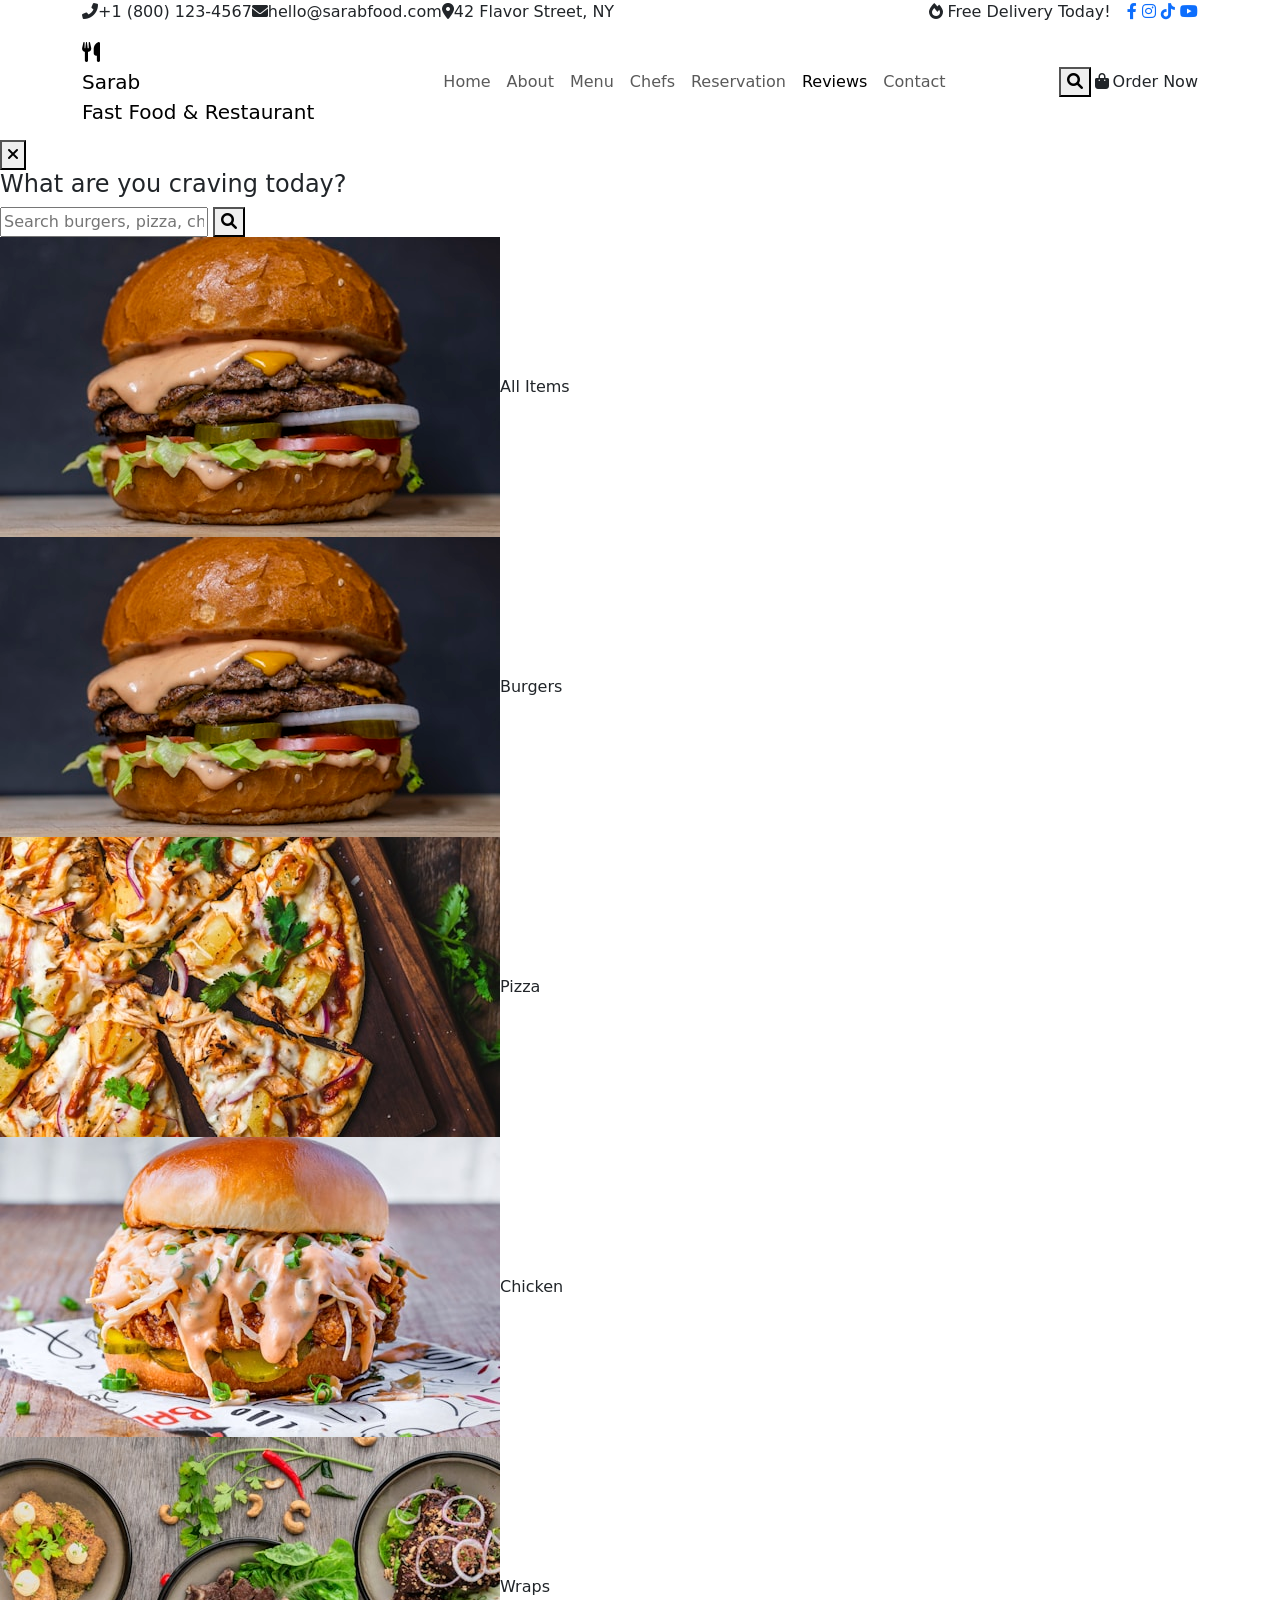
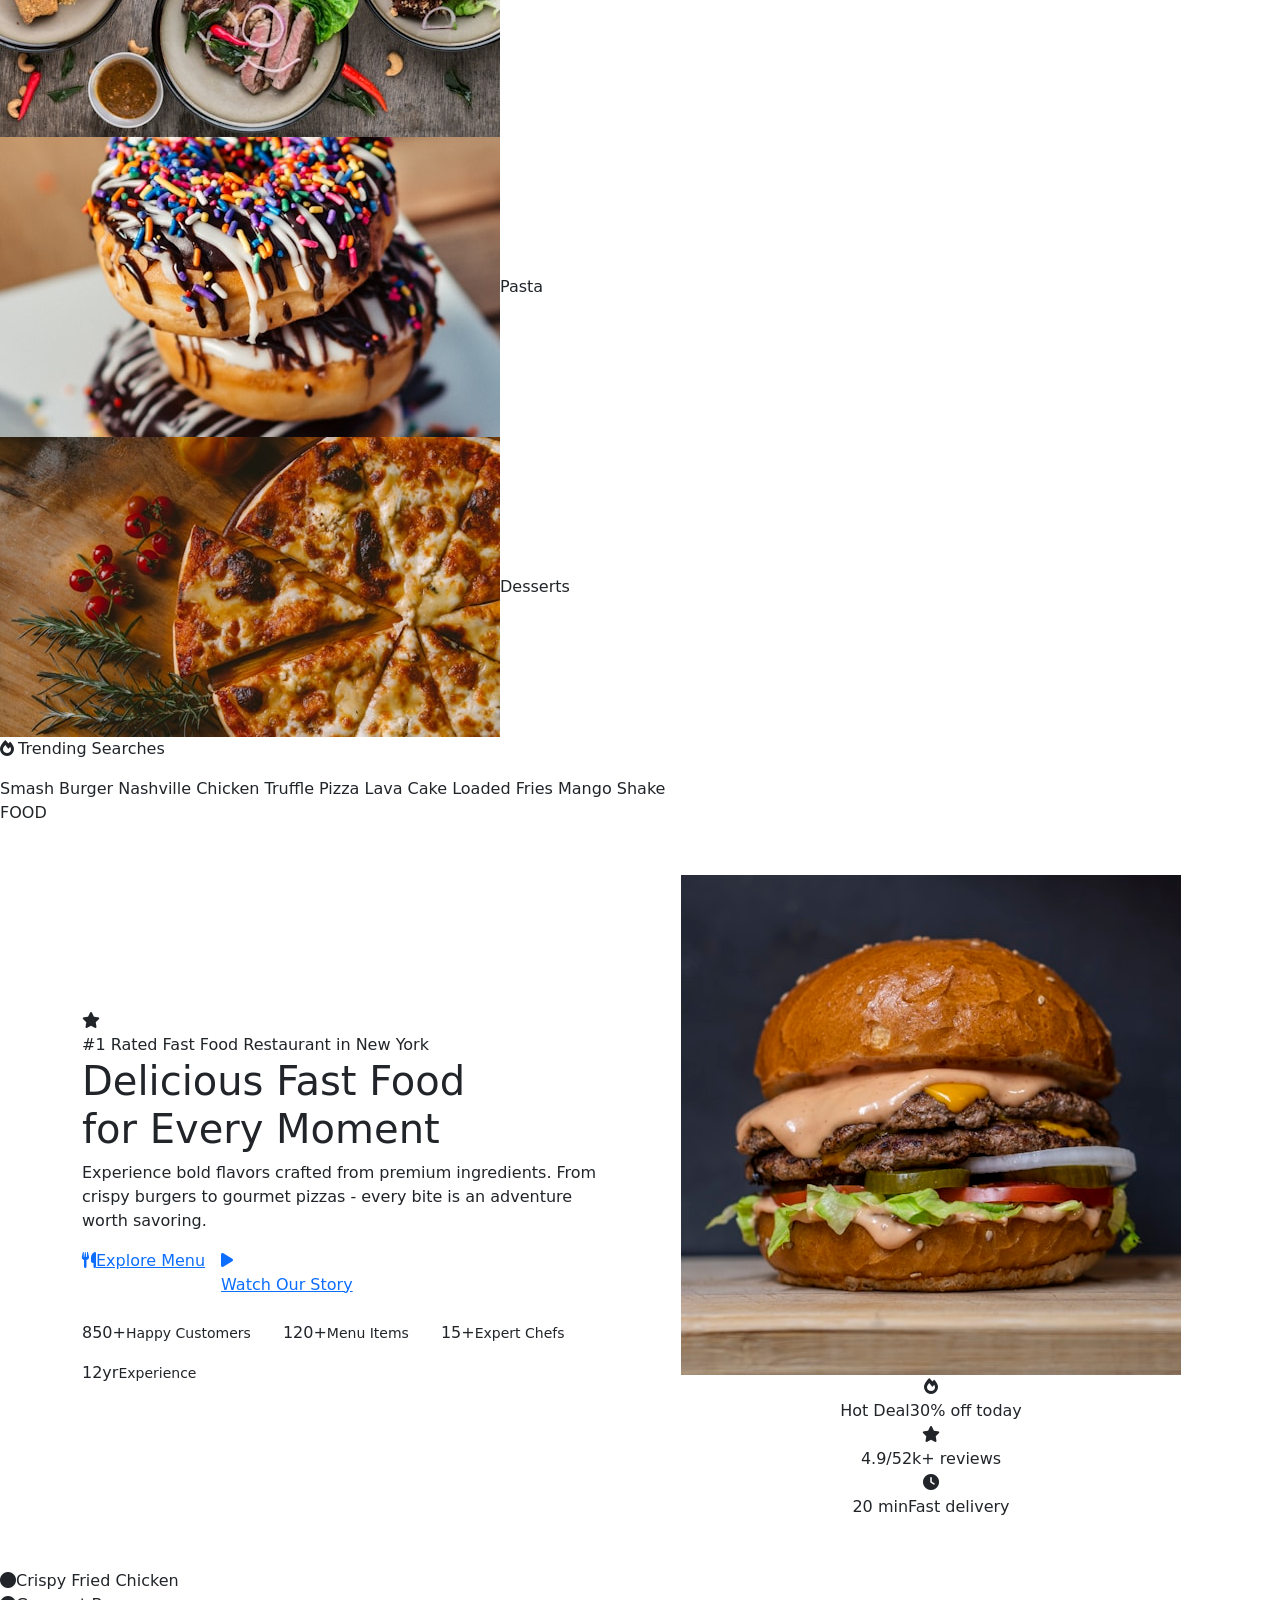
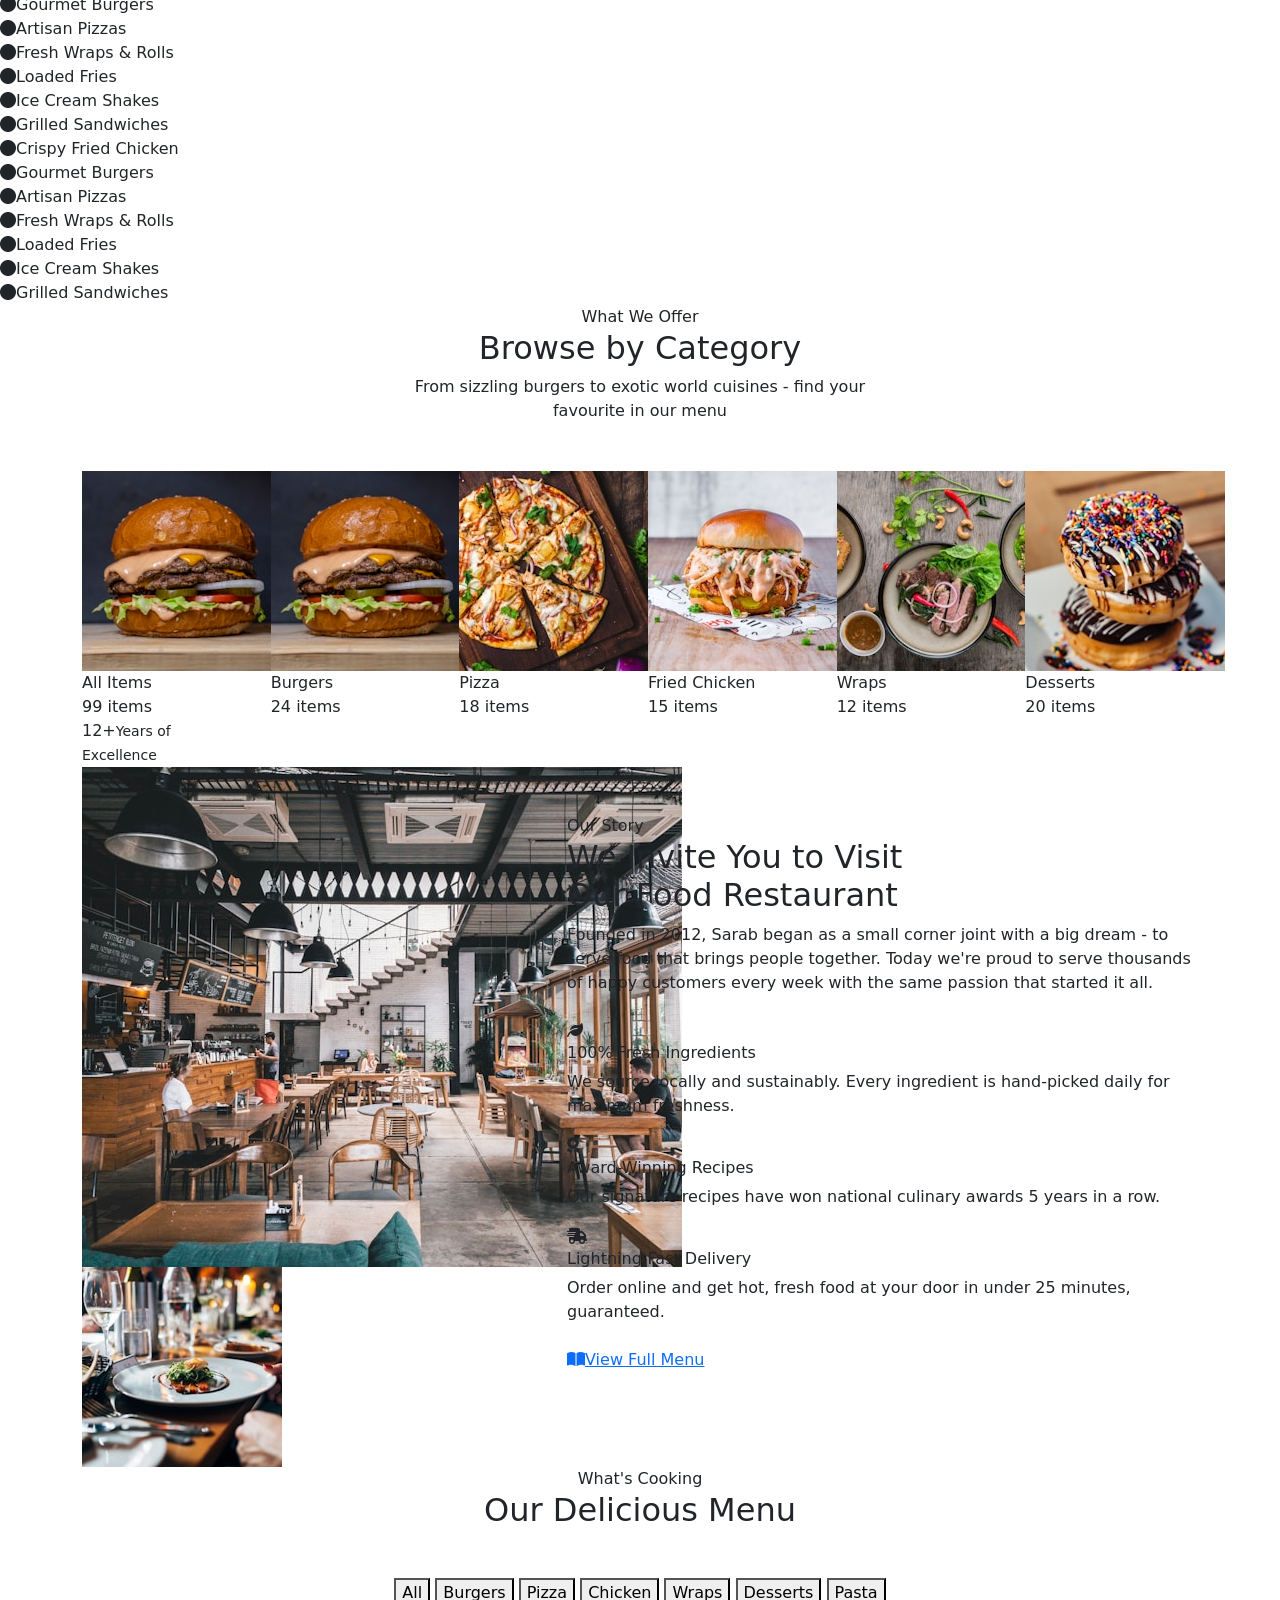
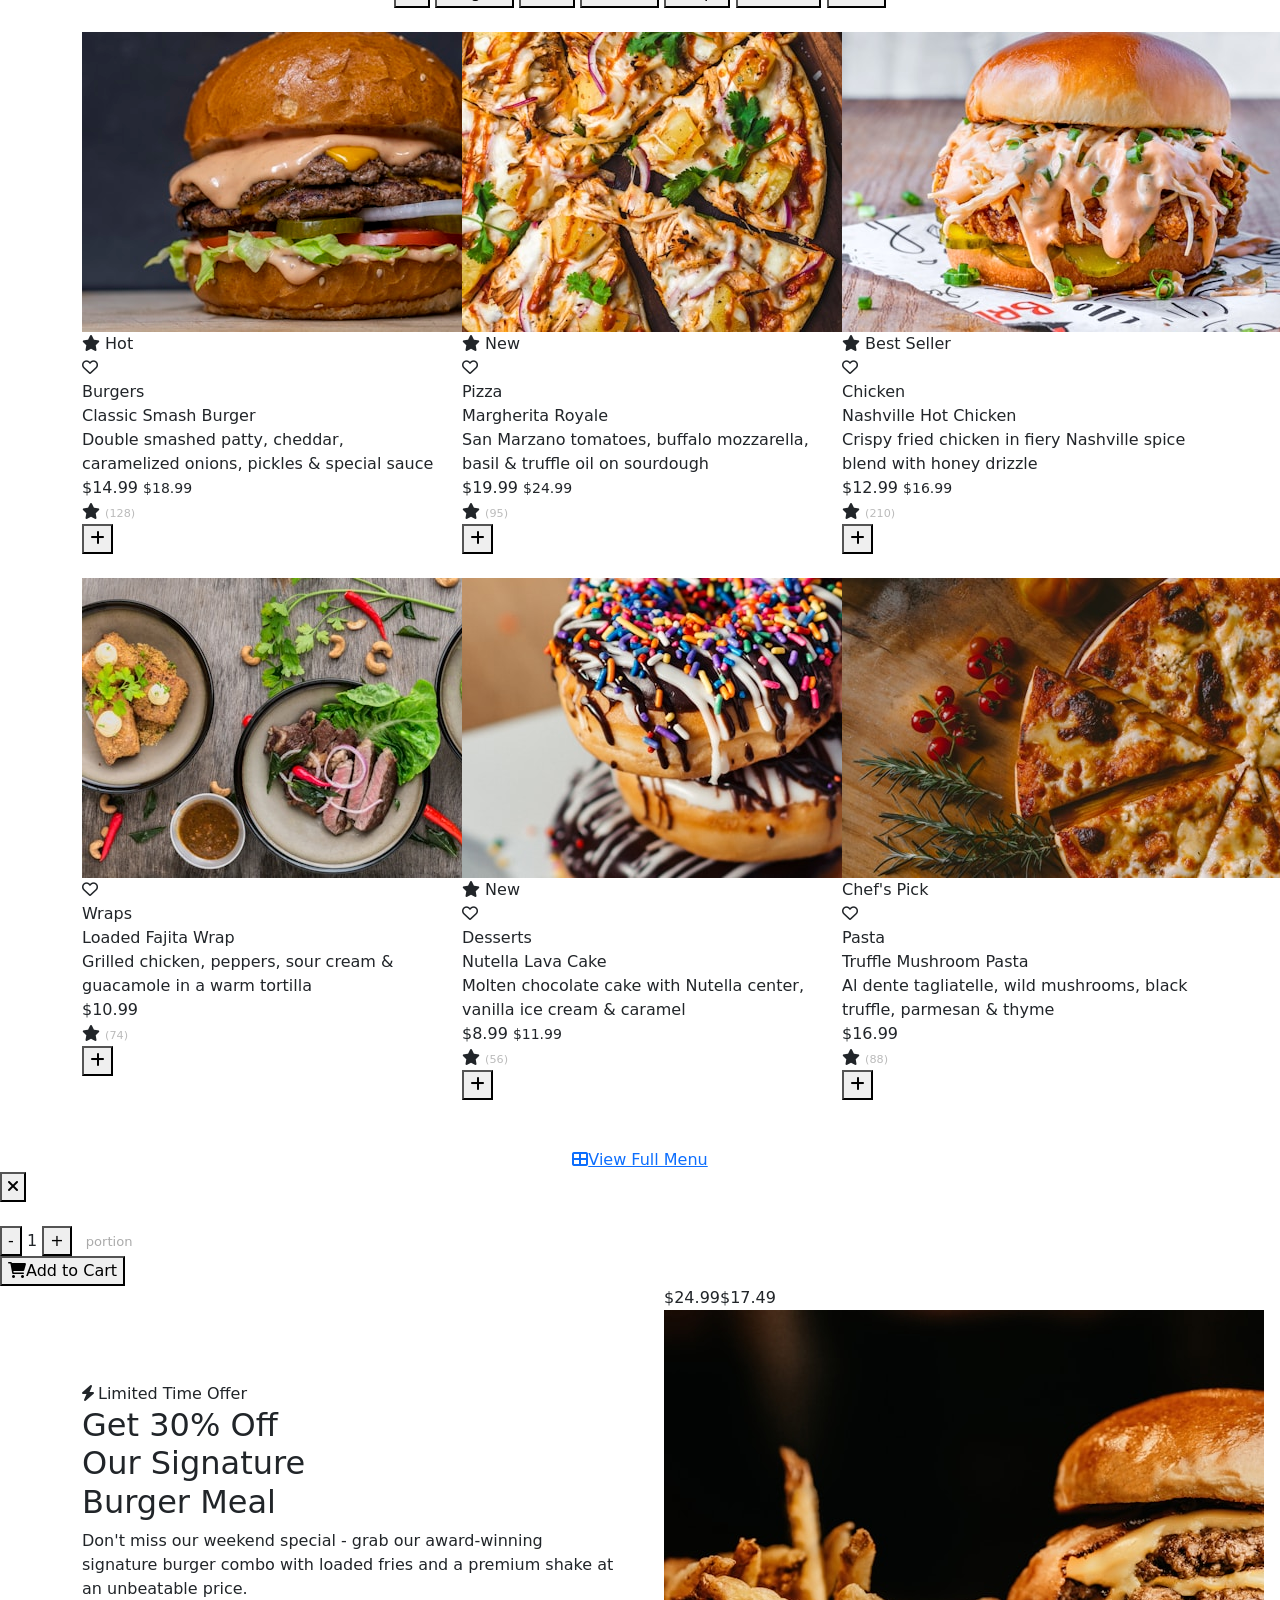
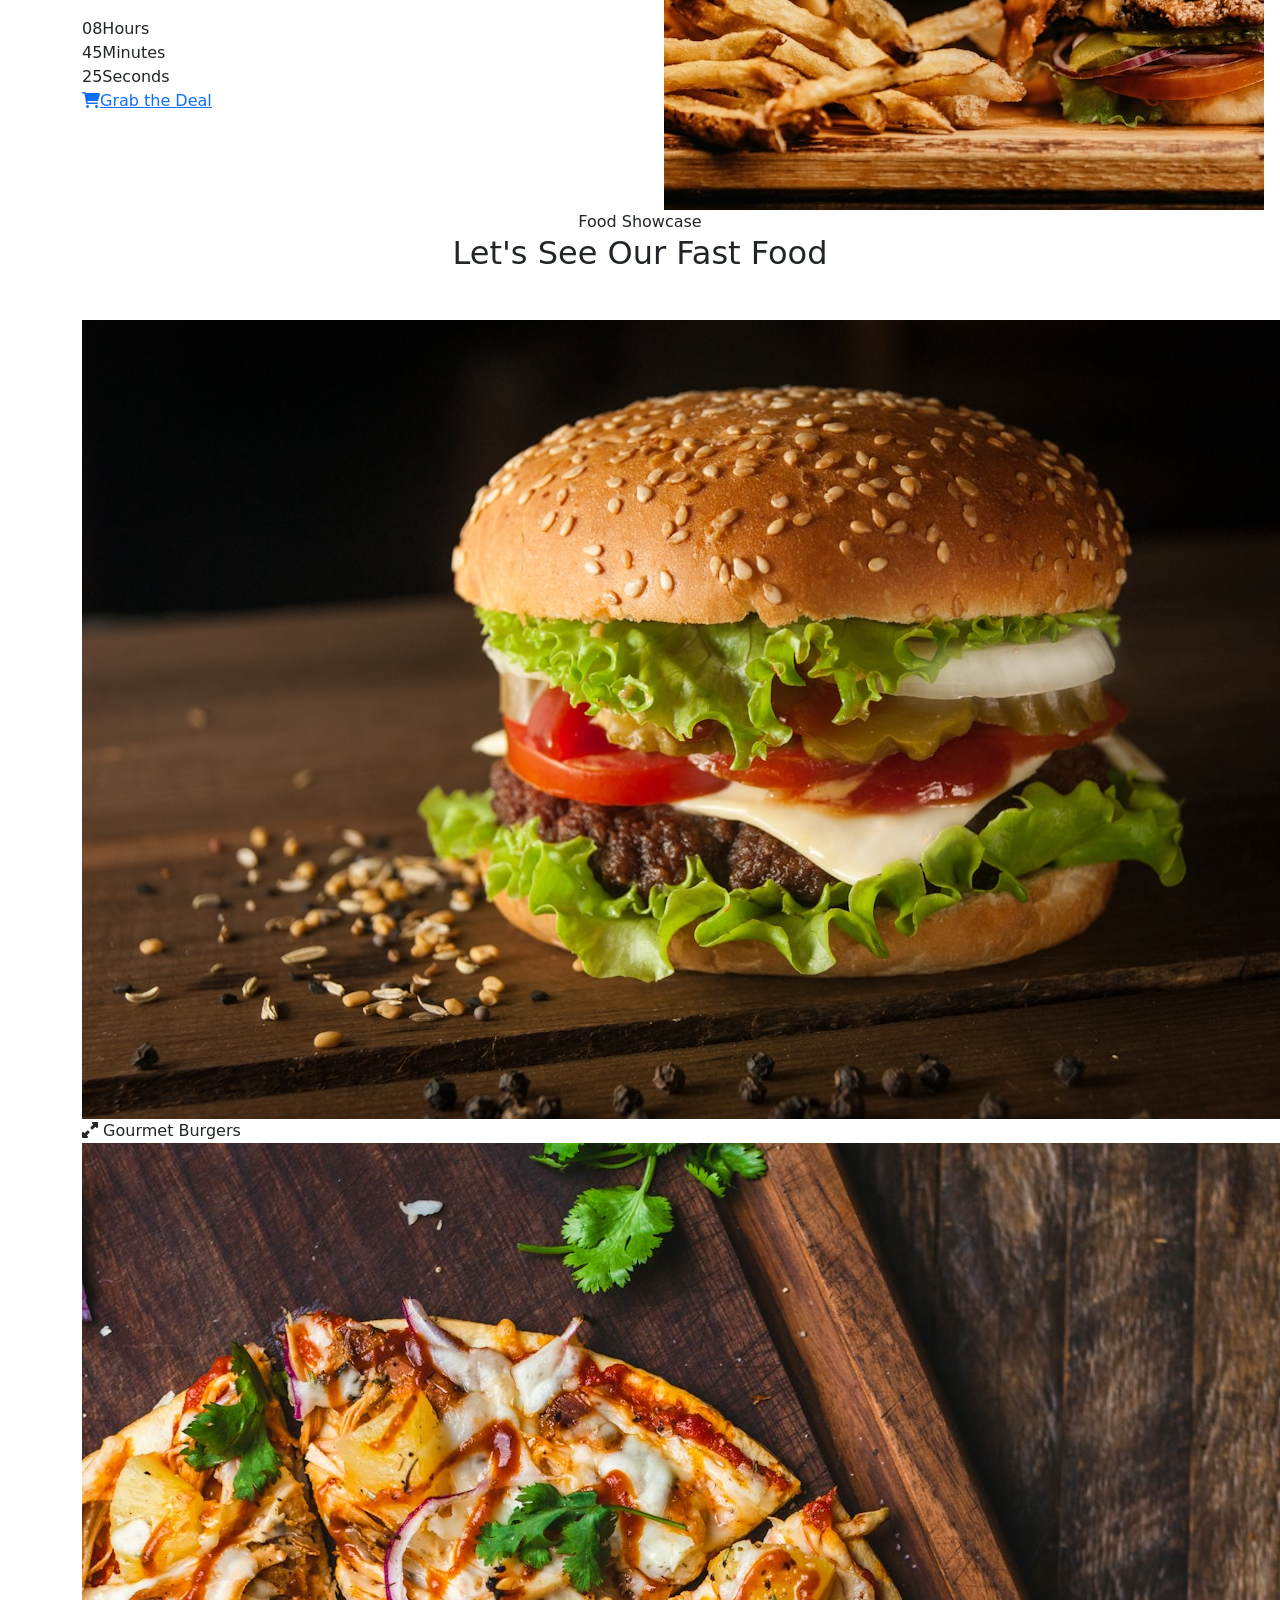
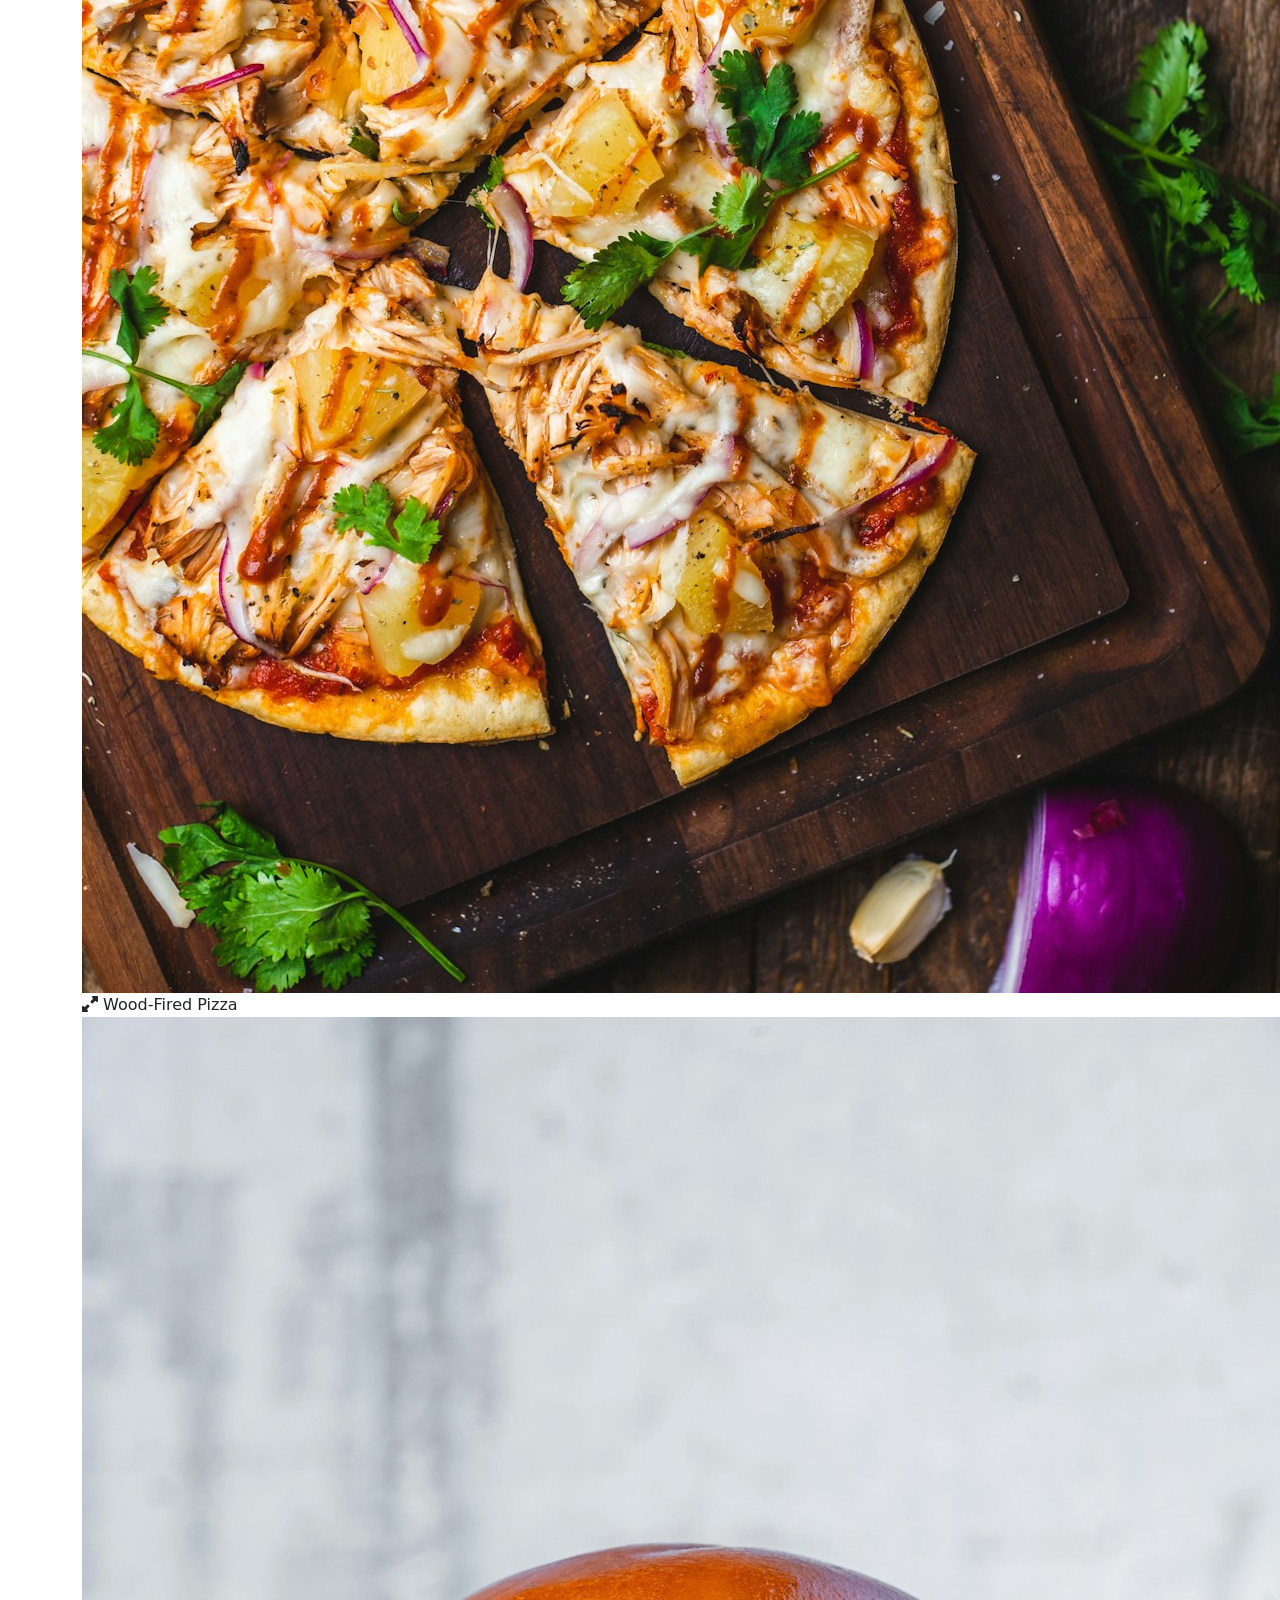
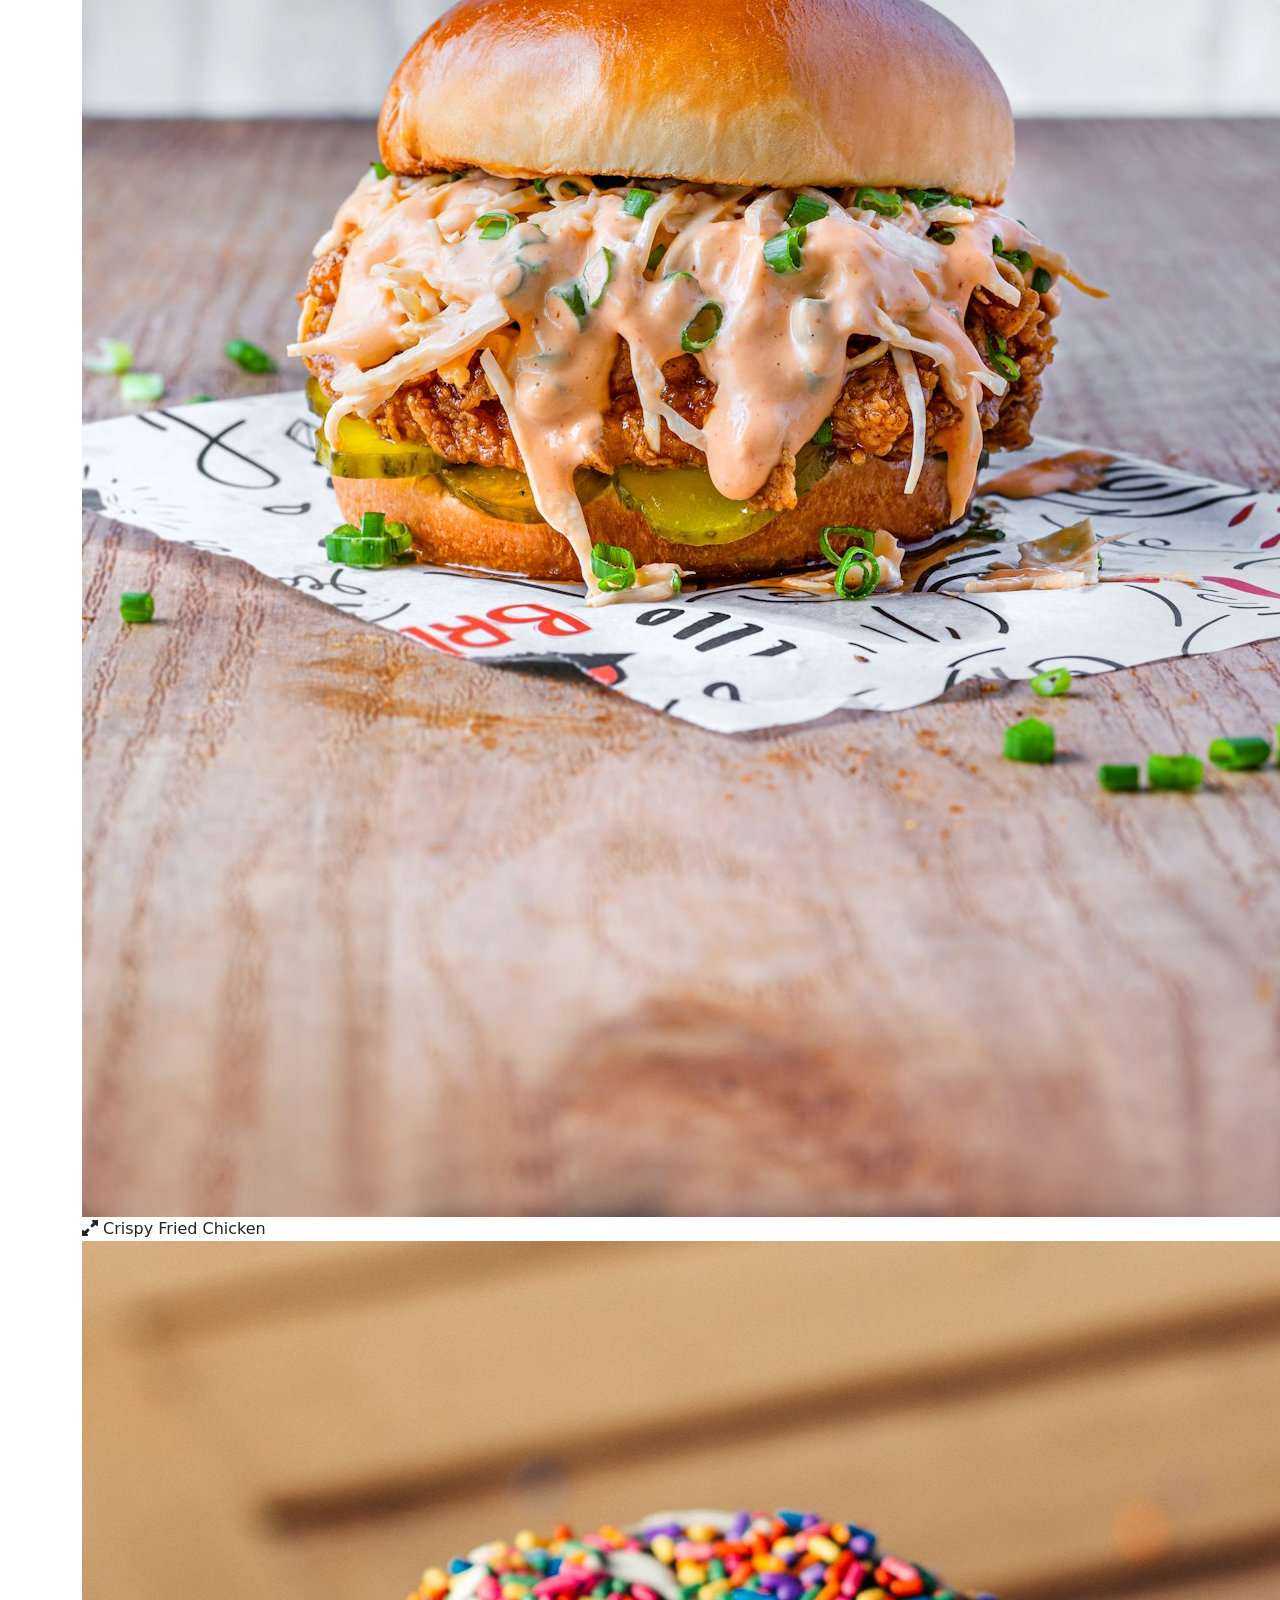
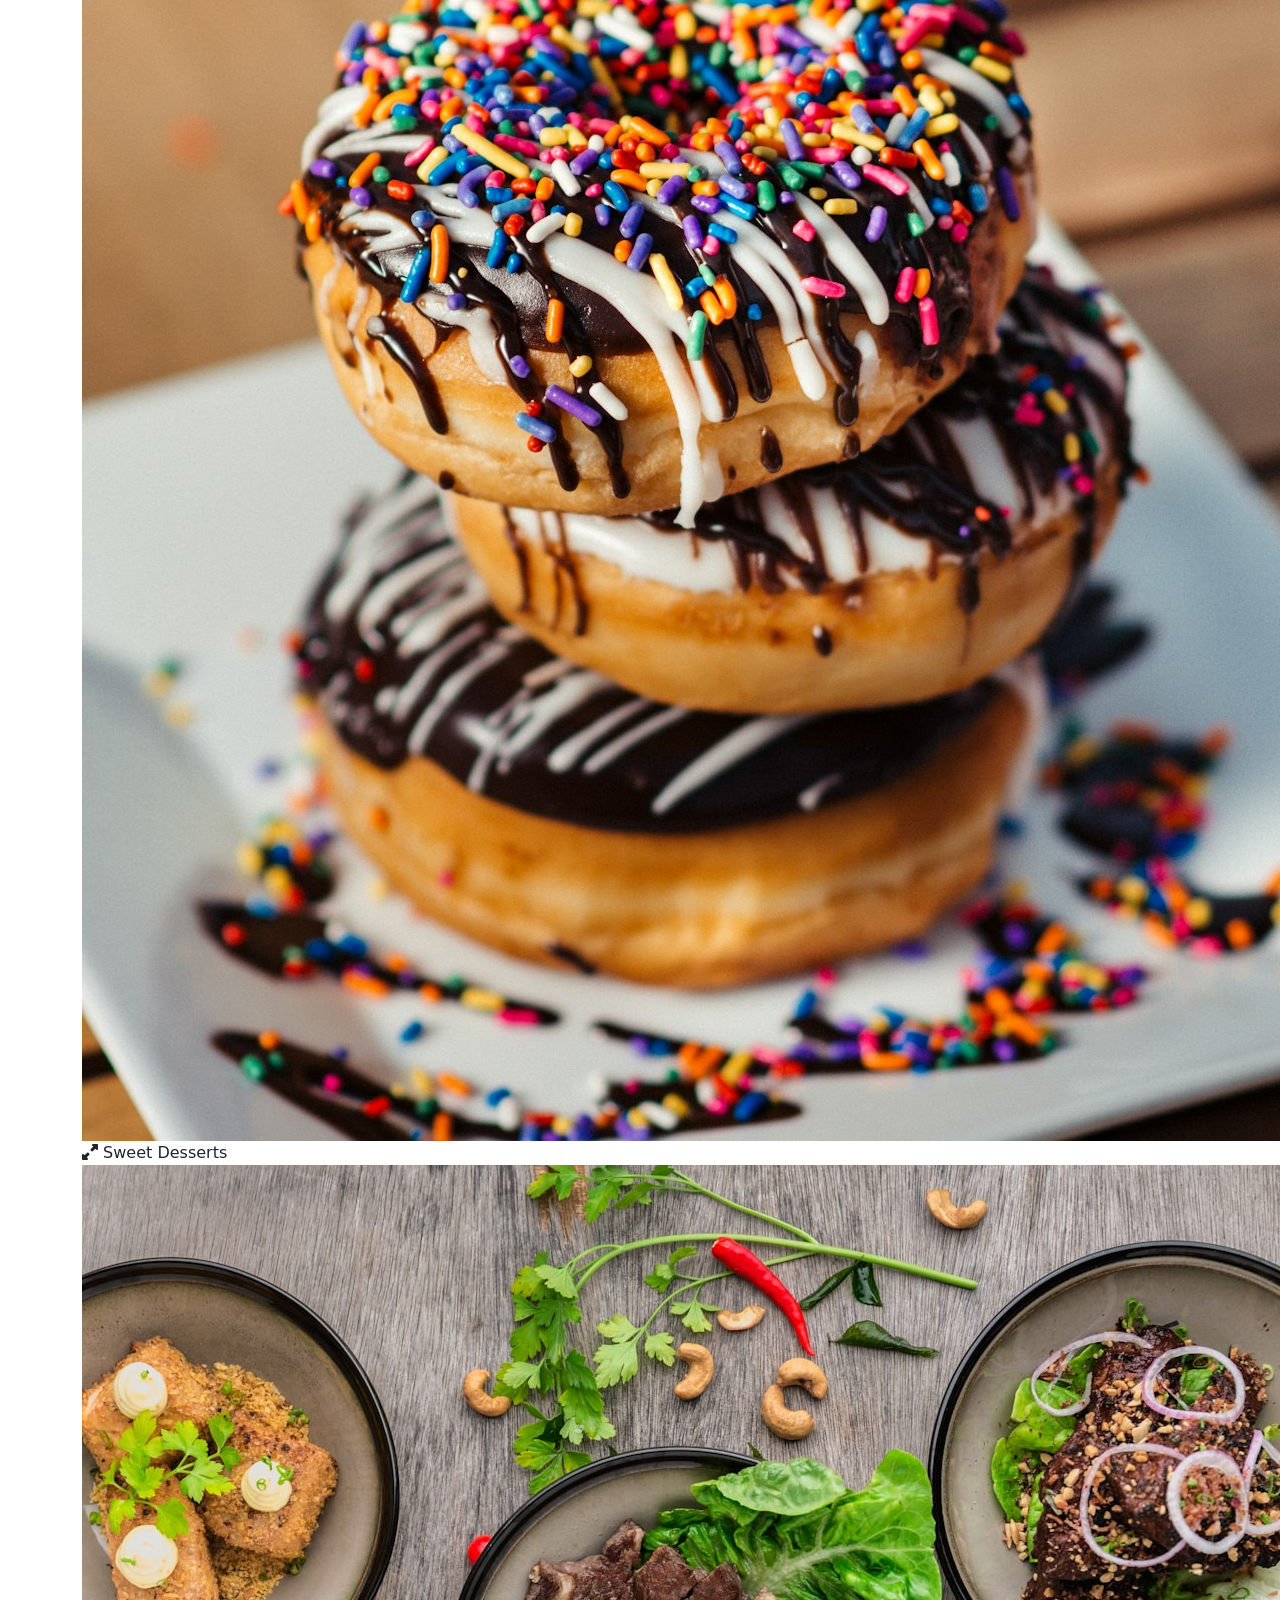
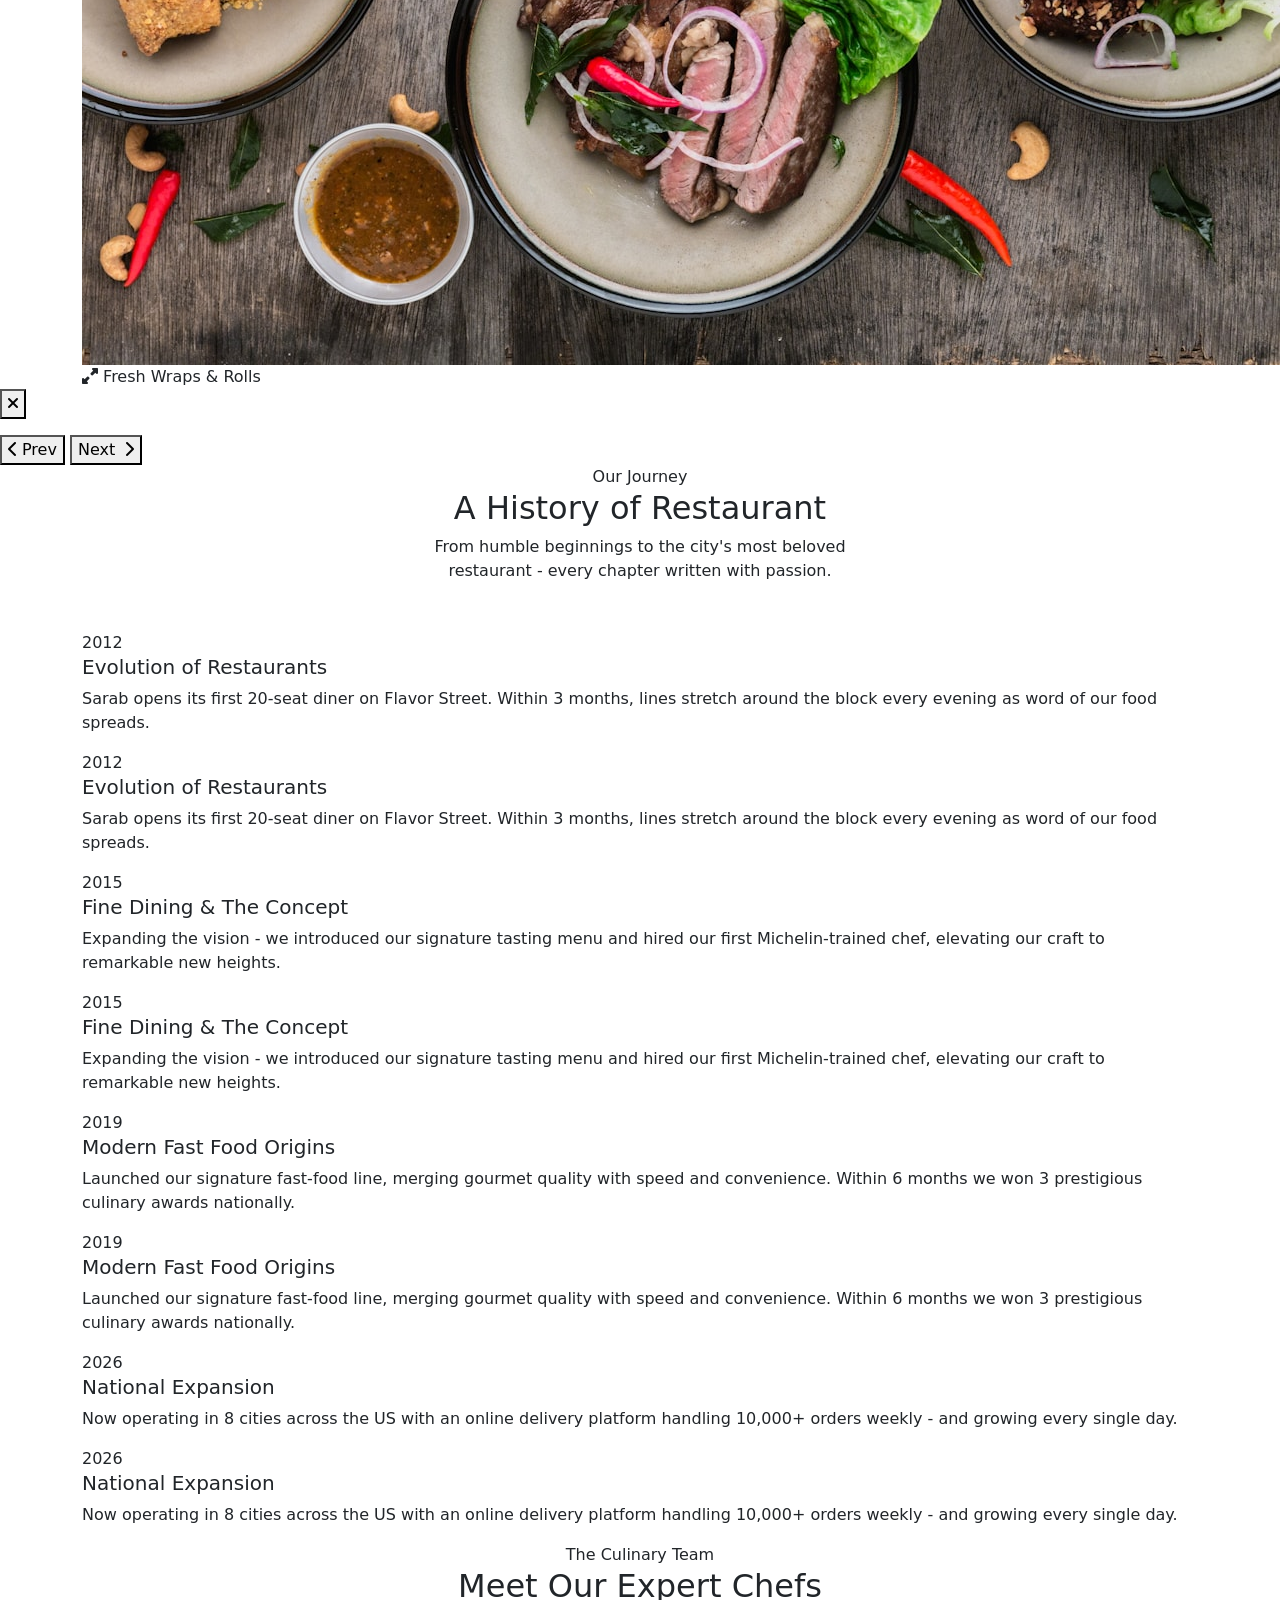
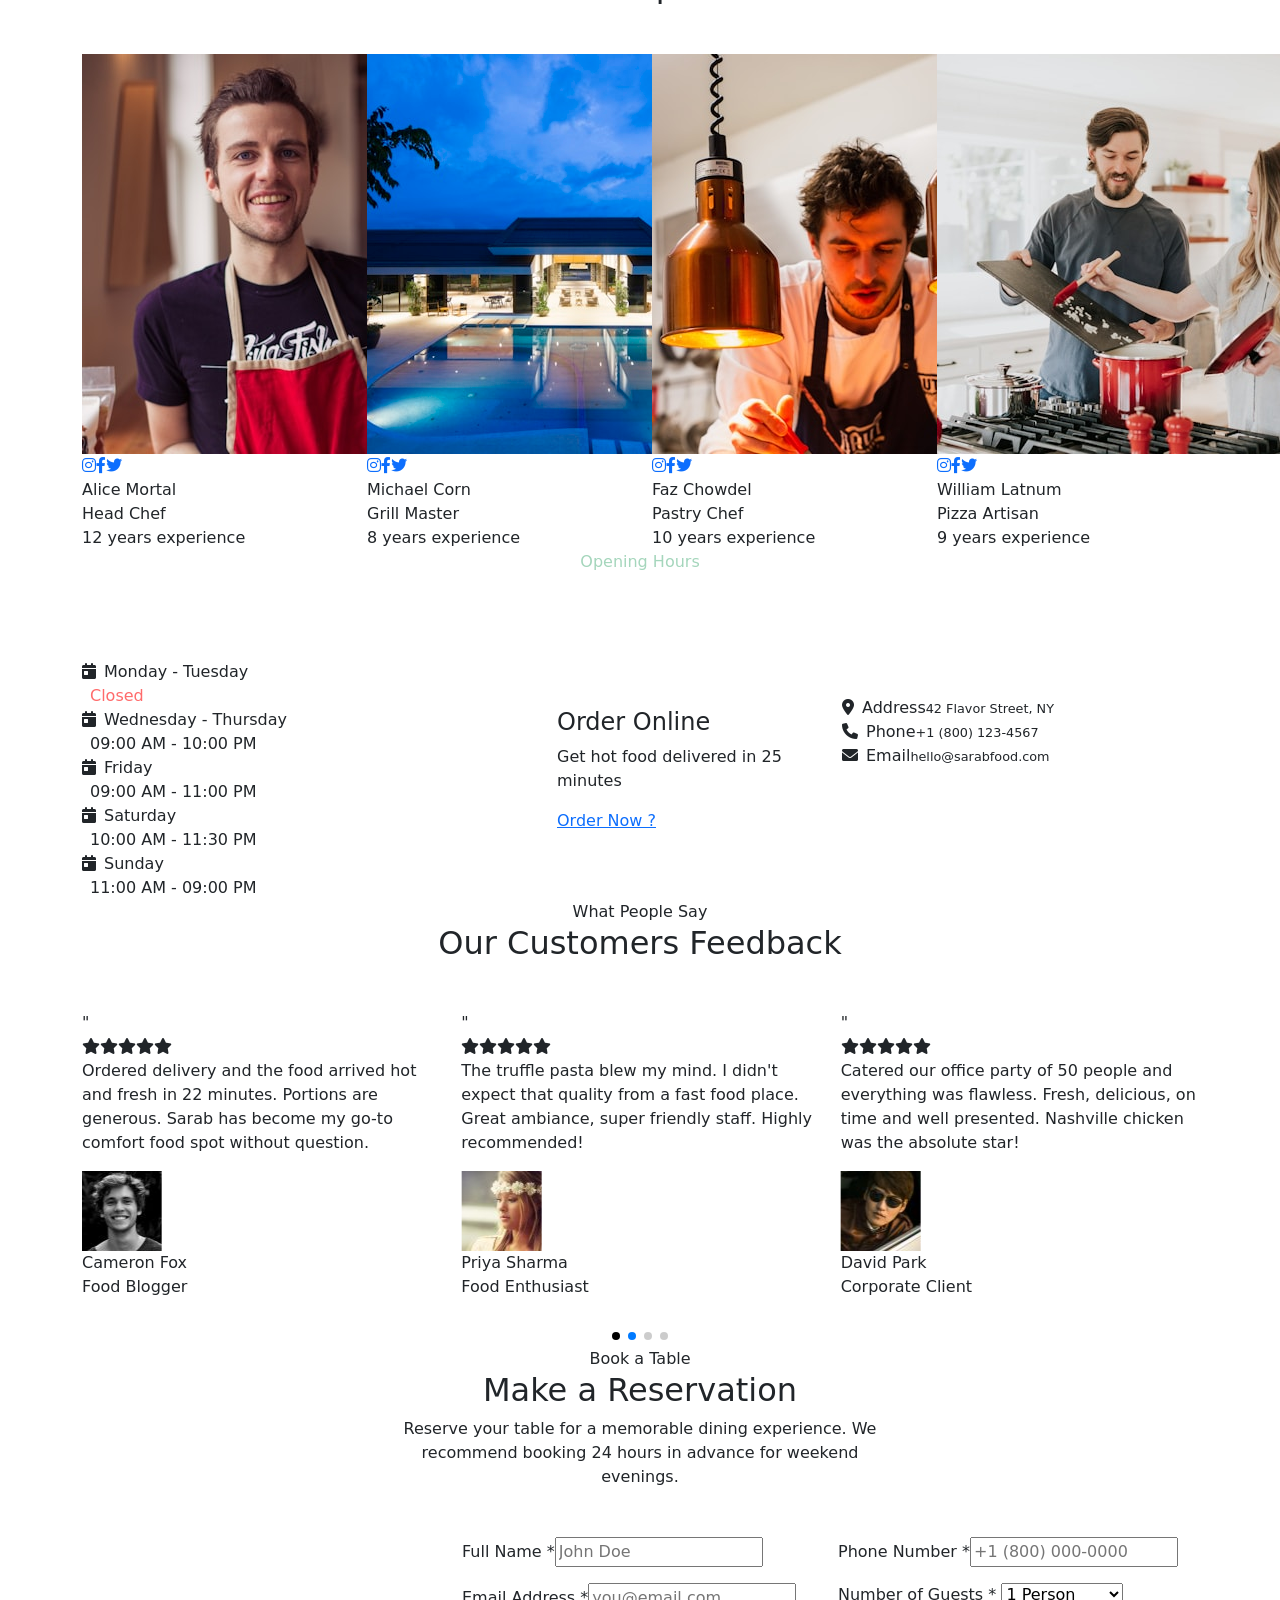
==== index.html @ e495faf6 "first push" ====
<!DOCTYPE html>
<html lang="en">
   <head>
      <meta charset="UTF-8">
      <meta http-equiv="X-UA-Compatible" content="IE=edge">
      <meta name="viewport" content="width=device-width, initial-scale=1">
      <meta name="author" content="Sarab">
      <meta name="description" content="Sarab - Fast Food & Restaurant HTML Template">
      <title>Sarab - Fast Food & Restaurant HTML Template</title>
      <link href="https://fonts.googleapis.com/css2?family=Playfair+Display:wght@400;700;900&family=Poppins:wght@300;400;500;600;700&family=Dancing+Script:wght@700&display=swap" rel="stylesheet"/>
      <!-- Bootstrap 5.3 -->
      <link href="css/bootstrap.min.css" rel="stylesheet"/>
      <!-- AOS Animate on Scroll -->
      <link href="css/aos.css" rel="stylesheet"/>
      <!-- Swiper -->
      <link href="css/swiper-bundle.min.css" rel="stylesheet"/>
      <!-- all min css -->
      <link rel="stylesheet" href="css/all.min.css"/>
      <!-- magnific CSS -->
      <link rel="stylesheet" href="css/magnific-popup.css"/>
      <!-- Style CSS -->
      <link rel="stylesheet" href="css/style.css" />
   </head>
   <body>
      <!-- ============================================================
         TOP BAR
         ============================================================ -->
      <div id="topbar">
         <div class="container">
            <div class="d-flex justify-content-between align-items-center flex-wrap gap-2">
               <div class="top-contact d-flex flex-wrap">
                  <span><i class="fas fa-phone-alt"></i>+1 (800) 123-4567</span>
                  <span><i class="fas fa-envelope"></i>hello@sarabfood.com</span>
                  <span><i class="fas fa-map-marker-alt"></i>42 Flavor Street, NY</span>
               </div>
               <div class="d-flex align-items-center gap-3">
                  <span class="ttag"><i class="fas fa-fire me-1"></i>Free Delivery Today!</span>
                  <div class="tsoc">
                     <a href="#"><i class="fab fa-facebook-f"></i></a>
                     <a href="#"><i class="fab fa-instagram"></i></a>
                     <a href="#"><i class="fab fa-tiktok"></i></a>
                     <a href="#"><i class="fab fa-youtube"></i></a>
                  </div>
               </div>
            </div>
         </div>
      </div>
      <!-- ============================================================
         NAVBAR
         ============================================================ -->
      <nav class="navbar navbar-expand-lg" id="nav">
         <div class="container">
            <a class="navbar-brand" href="#">
               <div class="blogo">
                  <div class="bico"><i class="fas fa-utensils"></i></div>
                  <div>
                     <div class="bname">Sar<span>ab</span></div>
                     <div class="bsub">Fast Food & Restaurant</div>
                  </div>
               </div>
            </a>
            <button class="navbar-toggler border-0" type="button" data-bs-toggle="collapse" data-bs-target="#navmenu">
            <i class="fas fa-bars" style="color:var(--primary);font-size:1.35rem;"></i>
            </button>
            <div class="collapse navbar-collapse" id="navmenu">
               <ul class="navbar-nav mx-auto">
                  <li class="nav-item"><a class="nav-link active" href="#hero">Home</a></li>
                  <li class="nav-item"><a class="nav-link" href="#about">About</a></li>
                  <li class="nav-item"><a class="nav-link" href="#menu">Menu</a></li>
                  <li class="nav-item"><a class="nav-link" href="#chefs">Chefs</a></li>
                  <li class="nav-item"><a class="nav-link" href="#reservation">Reservation</a></li>
                  <li class="nav-item"><a class="nav-link" href="#testimonials">Reviews</a></li>
                  <li class="nav-item"><a class="nav-link" href="#contact-section">Contact</a></li>
               </ul>
               <div class="d-flex align-items-center gap-1">
                  <!-- FIX 1: Search button -->
                  <button id="navSearchBtn" title="Search"><i class="fas fa-search"></i></button>
                  <a href="#menu" class="nav-link nav-cta"><i class="fas fa-shopping-bag me-1"></i>Order Now</a>
               </div>
            </div>
         </div>
      </nav>
      <!-- ============================================================
         FIX 1 � SEARCH OVERLAY POPUP
         ============================================================ -->
      <div id="searchOv">
         <button class="sovclose" id="searchClose"><i class="fas fa-times"></i></button>
         <div class="sovbox">
            <h4>What are you craving today?</h4>
            <div class="sovinput">
               <input type="text" id="searchInput" placeholder="Search burgers, pizza, chicken..." autocomplete="off"/>
               <button><i class="fas fa-search"></i></button>
            </div>
            <!-- Categories inside search box -->
            <div class="sovcats">
               <div class="sovcat active" data-cat="all">
                  <img src="img/menu/1.jpg" alt=""/>All Items
               </div>
               <div class="sovcat" data-cat="burgers">
                  <img src="img/menu/1.jpg" alt=""/>Burgers
               </div>
               <div class="sovcat" data-cat="pizza">
                  <img src="img/menu/2.jpg" alt=""/>Pizza
               </div>
               <div class="sovcat" data-cat="chicken">
                  <img src="img/menu/3.jpg" alt=""/>Chicken
               </div>
               <div class="sovcat" data-cat="wraps">
                  <img src="img/menu/4.jpg" alt=""/>Wraps
               </div>
               <div class="sovcat" data-cat="pasta">
                  <img src="img/menu/5.jpg" alt=""/>Pasta
               </div>
               <div class="sovcat" data-cat="desserts">
                  <img src="img/menu/6.jpg" alt=""/>Desserts
               </div>
            </div>
            <div class="sovtrend">
               <p><i class="fas fa-fire me-1" style="color:var(--secondary);"></i>Trending Searches</p>
               <span class="ttag">Smash Burger</span>
               <span class="ttag">Nashville Chicken</span>
               <span class="ttag">Truffle Pizza</span>
               <span class="ttag">Lava Cake</span>
               <span class="ttag">Loaded Fries</span>
               <span class="ttag">Mango Shake</span>
            </div>
         </div>
      </div>
      <!-- ============================================================
         HERO
         ============================================================ -->
      <section id="hero">
         <div class="hs hs1"></div>
         <div class="hs hs2"></div>
         <div class="hbgtxt">FOOD</div>
         <div class="container">
            <div class="row align-items-center g-5" style="min-height:88vh;">
               <div class="col-lg-6">
                  <div class="hbadge">
                     <div class="hbi"><i class="fas fa-star"></i></div>
                     <span>#1 Rated Fast Food Restaurant in New York</span>
                  </div>
                  <h1 class="htitle">Delicious <span class="hl">Fast Food</span><br/>for Every Moment</h1>
                  <p class="hdesc">Experience bold flavors crafted from premium ingredients. From crispy burgers to gourmet pizzas - every bite is an adventure worth savoring.</p>
                  <div class="d-flex flex-wrap gap-3 mb-2">
                     <a href="#menu" class="btn-red"><i class="fas fa-utensils"></i>Explore Menu</a>
                     <!-- FIX 2: Magnific popup video trigger -->
					 <a href="https://www.youtube.com/watch?v=RXv_uIN6e-Y" class="magnific_popup btn-play popup-youtube">
						<div class="pico"><i class="fas fa-play"></i></div>
						<span>Watch Our Story</span>
					 </a>
                  </div>
                  <div class="hstats d-flex gap-3 flex-wrap mt-4">
                     <div class="hstat"><span class="snum">850<em>+</em></span><small>Happy Customers</small></div>
                     <div class="sdiv"></div>
                     <div class="hstat"><span class="snum">120<em>+</em></span><small>Menu Items</small></div>
                     <div class="sdiv"></div>
                     <div class="hstat"><span class="snum">15<em>+</em></span><small>Expert Chefs</small></div>
                     <div class="sdiv"></div>
                     <div class="hstat"><span class="snum">12<em>yr</em></span><small>Experience</small></div>
                  </div>
               </div>
               <div class="col-lg-6">
                  <div style="position:relative;text-align:center;">
                     <div class="hcircle">
                        <img src="img/banner-img.jpg" alt="Burger"/>
                     </div>
                     <div class="fcard fc1">
                        <div class="fcoi r"><i class="fas fa-fire"></i></div>
                        <div><span class="fcnum">Hot Deal</span><span class="fcsm">30% off today</span></div>
                     </div>
                     <div class="fcard fc2">
                        <div class="fcoi y"><i class="fas fa-star"></i></div>
                        <div><span class="fcnum">4.9/5</span><span class="fcsm">2k+ reviews</span></div>
                     </div>
                     <div class="fcard fc3">
                        <div class="fcoi g"><i class="fas fa-clock"></i></div>
                        <div><span class="fcnum">20 min</span><span class="fcsm">Fast delivery</span></div>
                     </div>
                  </div>
               </div>
            </div>
         </div>
      </section>
      <!-- MARQUEE -->
      <div class="mqsec">
         <div class="mqtrack">
            <div class="mqitem"><i class="fas fa-circle"></i>Crispy Fried Chicken</div>
            <div class="mqitem"><i class="fas fa-circle"></i>Gourmet Burgers</div>
            <div class="mqitem"><i class="fas fa-circle"></i>Artisan Pizzas</div>
            <div class="mqitem"><i class="fas fa-circle"></i>Fresh Wraps &amp; Rolls</div>
            <div class="mqitem"><i class="fas fa-circle"></i>Loaded Fries</div>
            <div class="mqitem"><i class="fas fa-circle"></i>Ice Cream Shakes</div>
            <div class="mqitem"><i class="fas fa-circle"></i>Grilled Sandwiches</div>
            <div class="mqitem"><i class="fas fa-circle"></i>Crispy Fried Chicken</div>
            <div class="mqitem"><i class="fas fa-circle"></i>Gourmet Burgers</div>
            <div class="mqitem"><i class="fas fa-circle"></i>Artisan Pizzas</div>
            <div class="mqitem"><i class="fas fa-circle"></i>Fresh Wraps &amp; Rolls</div>
            <div class="mqitem"><i class="fas fa-circle"></i>Loaded Fries</div>
            <div class="mqitem"><i class="fas fa-circle"></i>Ice Cream Shakes</div>
            <div class="mqitem"><i class="fas fa-circle"></i>Grilled Sandwiches</div>
         </div>
      </div>
      <!-- CATEGORY -->
      <section id="category">
         <div class="container">
            <div class="text-center mb-5" data-aos="fade-up">
               <span class="slbl">What We Offer</span>
               <h2 class="stitle">Browse by <span>Category</span></h2>
               <div class="sline"></div>
               <p class="sdesc mx-auto" style="max-width:480px;">From sizzling burgers to exotic world cuisines - find your favourite in our menu</p>
            </div>
            <div class="row g-3 justify-content-center">
               <div class="col-6 col-sm-4 col-md-3 col-lg-2" data-aos="zoom-in" data-aos-delay="0">
                  <div class="catcard active" data-filter="all">
                     <img class="catimg" src="img/category/1.jpg" alt=""/>
                     <div class="catnm">All Items</div>
                     <div class="catct">99 items</div>
                  </div>
               </div>
               <div class="col-6 col-sm-4 col-md-3 col-lg-2" data-aos="zoom-in" data-aos-delay="70">
                  <div class="catcard" data-filter="burgers">
                     <img class="catimg" src="img/category/2.jpg" alt=""/>
                     <div class="catnm">Burgers</div>
                     <div class="catct">24 items</div>
                  </div>
               </div>
               <div class="col-6 col-sm-4 col-md-3 col-lg-2" data-aos="zoom-in" data-aos-delay="140">
                  <div class="catcard" data-filter="pizza">
                     <img class="catimg" src="img/category/3.jpg" alt=""/>
                     <div class="catnm">Pizza</div>
                     <div class="catct">18 items</div>
                  </div>
               </div>
               <div class="col-6 col-sm-4 col-md-3 col-lg-2" data-aos="zoom-in" data-aos-delay="210">
                  <div class="catcard" data-filter="chicken">
                     <img class="catimg" src="img/category/4.jpg" alt=""/>
                     <div class="catnm">Fried Chicken</div>
                     <div class="catct">15 items</div>
                  </div>
               </div>
               <div class="col-6 col-sm-4 col-md-3 col-lg-2" data-aos="zoom-in" data-aos-delay="280">
                  <div class="catcard" data-filter="wraps">
                     <img class="catimg" src="img/category/5.jpg" alt=""/>
                     <div class="catnm">Wraps</div>
                     <div class="catct">12 items</div>
                  </div>
               </div>
               <div class="col-6 col-sm-4 col-md-3 col-lg-2" data-aos="zoom-in" data-aos-delay="350">
                  <div class="catcard" data-filter="desserts">
                     <img class="catimg" src="img/category/6.jpg" alt=""/>
                     <div class="catnm">Desserts</div>
                     <div class="catct">20 items</div>
                  </div>
               </div>
            </div>
         </div>
      </section>
      <!-- ABOUT -->
      <section id="about">
         <div class="container">
            <div class="row align-items-center g-5">
               <div class="col-lg-5" data-aos="fade-right">
                  <div class="astack">
                     <div class="aexp"><span class="anum">12+</span><small>Years of<br/>Excellence</small></div>
                     <div class="amain"><img src="img/about1.jpg" alt="Restaurant"/></div>
                     <div class="asm"><img src="img/about2.jpg" alt=""/></div>
                  </div>
               </div>
               <div class="col-lg-7" data-aos="fade-left">
                  <span class="slbl">Our Story</span>
                  <h2 class="stitle text-start">We Invite You to Visit<br/>Our <span>Food Restaurant</span></h2>
                  <div class="sline lft"></div>
                  <p class="sdesc mb-4">Founded in 2012, Sarab began as a small corner joint with a big dream - to serve food that brings people together. Today we're proud to serve thousands of happy customers every week with the same passion that started it all.</p>
                  <div class="mb-4">
                     <div class="fti">
                        <div class="ftico r"><i class="fas fa-leaf"></i></div>
                        <div>
                           <h6>100% Fresh Ingredients</h6>
                           <p>We source locally and sustainably. Every ingredient is hand-picked daily for maximum freshness.</p>
                        </div>
                     </div>
                     <div class="fti">
                        <div class="ftico y"><i class="fas fa-award"></i></div>
                        <div>
                           <h6>Award-Winning Recipes</h6>
                           <p>Our signature recipes have won national culinary awards 5 years in a row.</p>
                        </div>
                     </div>
                     <div class="fti">
                        <div class="ftico g"><i class="fas fa-shipping-fast"></i></div>
                        <div>
                           <h6>Lightning-Fast Delivery</h6>
                           <p>Order online and get hot, fresh food at your door in under 25 minutes, guaranteed.</p>
                        </div>
                     </div>
                  </div>
                  <a href="#menu" class="btn-red"><i class="fas fa-book-open"></i>View Full Menu</a>
               </div>
            </div>
         </div>
      </section>
      <!-- ============================================================
         MENU � FIX 3 (filter works) + FIX 4 (plus opens popup)
         ============================================================ -->
      <section id="menu">
         <div class="container">
            <div class="text-center mb-5" data-aos="fade-up">
               <span class="slbl">What's Cooking</span>
               <h2 class="stitle">Our Delicious <span>Menu</span></h2>
               <div class="sline"></div>
            </div>
            <!-- FIX 3 � filter buttons -->
            <div class="text-center mb-4" data-aos="fade-up">
               <button class="filtbtn active" data-f="all">All</button>
               <button class="filtbtn" data-f="burgers">Burgers</button>
               <button class="filtbtn" data-f="pizza">Pizza</button>
               <button class="filtbtn" data-f="chicken">Chicken</button>
               <button class="filtbtn" data-f="wraps">Wraps</button>
               <button class="filtbtn" data-f="desserts">Desserts</button>
               <button class="filtbtn" data-f="pasta">Pasta</button>
            </div>
            <div class="row g-4" id="mgrid">
               <!-- CARD 1: Burgers -->
               <div class="col-sm-6 col-lg-4 mwrap" data-c="burgers" data-aos="fade-up">
                  <div class="mcard"
                     data-img="img/menu/1.jpg"
                     data-title="Classic Smash Burger"
                     data-cat="Burgers"
                     data-price="$14.99" data-old="$18.99"
                     data-rating="4.9" data-reviews="128"
                     data-cal="620" data-time="12"
                     data-desc="Double smashed patty, cheddar cheese, caramelized onions, house pickles and our legendary special sauce. Made fresh to order on a toasted brioche bun."
                     data-tags="Spicy,Bestseller,Beef">
                     <div class="mimg">
                        <img src="img/menu/1.jpg" alt="Smash Burger"/>
                        <div class="mbdg hot"><i class="fas fa-star"></i> Hot</div>
                        <div class="mhrt"><i class="far fa-heart"></i></div>
                     </div>
                     <div class="mbody">
                        <div class="mcat">Burgers</div>
                        <div class="mtit">Classic Smash Burger</div>
                        <div class="mdesc">Double smashed patty, cheddar, caramelized onions, pickles &amp; special sauce</div>
                        <div class="mfoot">
                           <div>
                              <div class="mprice">$14.99 <small>$18.99</small></div>
                              <div class="mstars"><i class="fas fa-star"></i> <span style="color:#bbb;font-size:.7rem;">(128)</span></div>
                           </div>
                           <button class="madd" title="View Details"><i class="fas fa-plus"></i></button>
                        </div>
                     </div>
                  </div>
               </div>
               <!-- CARD 2: Pizza -->
               <div class="col-sm-6 col-lg-4 mwrap" data-c="pizza" data-aos="fade-up" data-aos-delay="80">
                  <div class="mcard"
                     data-img="img/menu/2.jpg"
                     data-title="Margherita Royale"
                     data-cat="Pizza"
                     data-price="$19.99" data-old="$24.99"
                     data-rating="4.8" data-reviews="95"
                     data-cal="480" data-time="18"
                     data-desc="San Marzano tomatoes, fresh buffalo mozzarella, fragrant basil leaves, drizzled with Italian truffle oil on a hand-stretched sourdough base."
                     data-tags="Vegetarian,New,Italian">
                     <div class="mimg">
                        <img src="img/menu/2.jpg" alt="Pizza"/>
                        <div class="mbdg new"><i class="fas fa-star"></i> New</div>
                        <div class="mhrt"><i class="far fa-heart"></i></div>
                     </div>
                     <div class="mbody">
                        <div class="mcat">Pizza</div>
                        <div class="mtit">Margherita Royale</div>
                        <div class="mdesc">San Marzano tomatoes, buffalo mozzarella, basil &amp; truffle oil on sourdough</div>
                        <div class="mfoot">
                           <div>
                              <div class="mprice">$19.99 <small>$24.99</small></div>
                              <div class="mstars"><i class="fas fa-star"></i> <span style="color:#bbb;font-size:.7rem;">(95)</span></div>
                           </div>
                           <button class="madd" title="View Details"><i class="fas fa-plus"></i></button>
                        </div>
                     </div>
                  </div>
               </div>
               <!-- CARD 3: Chicken -->
               <div class="col-sm-6 col-lg-4 mwrap" data-c="chicken" data-aos="fade-up" data-aos-delay="160">
                  <div class="mcard"
                     data-img="img/menu/3.jpg"
                     data-title="Nashville Hot Chicken"
                     data-cat="Chicken"
                     data-price="$12.99" data-old="$16.99"
                     data-rating="5.0" data-reviews="210"
                     data-cal="710" data-time="15"
                     data-desc="Extra-crispy fried chicken tossed in our signature fiery Nashville spice blend, served with honey drizzle and house pickles on a toasted brioche bun."
                     data-tags="Spicy,Bestseller,Crispy">
                     <div class="mimg">
                        <img src="img/menu/3.jpg" alt="Chicken"/>
                        <div class="mbdg"><i class="fas fa-star"></i> Best Seller</div>
                        <div class="mhrt"><i class="far fa-heart"></i></div>
                     </div>
                     <div class="mbody">
                        <div class="mcat">Chicken</div>
                        <div class="mtit">Nashville Hot Chicken</div>
                        <div class="mdesc">Crispy fried chicken in fiery Nashville spice blend with honey drizzle</div>
                        <div class="mfoot">
                           <div>
                              <div class="mprice">$12.99 <small>$16.99</small></div>
                              <div class="mstars"><i class="fas fa-star"></i> <span style="color:#bbb;font-size:.7rem;">(210)</span></div>
                           </div>
                           <button class="madd" title="View Details"><i class="fas fa-plus"></i></button>
                        </div>
                     </div>
                  </div>
               </div>
               <!-- CARD 4: Wraps -->
               <div class="col-sm-6 col-lg-4 mwrap" data-c="wraps" data-aos="fade-up">
                  <div class="mcard"
                     data-img="img/menu/4.jpg"
                     data-title="Loaded Fajita Wrap"
                     data-cat="Wraps"
                     data-price="$10.99" data-old=""
                     data-rating="4.5" data-reviews="74"
                     data-cal="520" data-time="10"
                     data-desc="Grilled chicken strips, saut�ed bell peppers and onions, sour cream, fresh guacamole and salsa wrapped in a warm flour tortilla with melted cheddar."
                     data-tags="Grilled,Fresh,Mexican">
                     <div class="mimg">
                        <img src="img/menu/4.jpg" alt="Wrap"/>
                        <div class="mhrt"><i class="far fa-heart"></i></div>
                     </div>
                     <div class="mbody">
                        <div class="mcat">Wraps</div>
                        <div class="mtit">Loaded Fajita Wrap</div>
                        <div class="mdesc">Grilled chicken, peppers, sour cream &amp; guacamole in a warm tortilla</div>
                        <div class="mfoot">
                           <div>
                              <div class="mprice">$10.99</div>
                              <div class="mstars"><i class="fas fa-star"></i> <span style="color:#bbb;font-size:.7rem;">(74)</span></div>
                           </div>
                           <button class="madd" title="View Details"><i class="fas fa-plus"></i></button>
                        </div>
                     </div>
                  </div>
               </div>
               <!-- CARD 5: Desserts -->
               <div class="col-sm-6 col-lg-4 mwrap" data-c="desserts" data-aos="fade-up" data-aos-delay="80">
                  <div class="mcard"
                     data-img="img/menu/5.jpg"
                     data-title="Nutella Lava Cake"
                     data-cat="Desserts"
                     data-price="$8.99" data-old="$11.99"
                     data-rating="4.9" data-reviews="56"
                     data-cal="390" data-time="8"
                     data-desc="Warm molten chocolate cake with a gooey Nutella center, served alongside Madagascar vanilla bean ice cream with salted caramel drizzle and fresh berries."
                     data-tags="Sweet,New,Chocolate">
                     <div class="mimg">
                        <img src="img/menu/5.jpg" alt="Lava Cake"/>
                        <div class="mbdg new"><i class="fas fa-star"></i> New</div>
                        <div class="mhrt"><i class="far fa-heart"></i></div>
                     </div>
                     <div class="mbody">
                        <div class="mcat">Desserts</div>
                        <div class="mtit">Nutella Lava Cake</div>
                        <div class="mdesc">Molten chocolate cake with Nutella center, vanilla ice cream &amp; caramel</div>
                        <div class="mfoot">
                           <div>
                              <div class="mprice">$8.99 <small>$11.99</small></div>
                              <div class="mstars"><i class="fas fa-star"></i> <span style="color:#bbb;font-size:.7rem;">(56)</span></div>
                           </div>
                           <button class="madd" title="View Details"><i class="fas fa-plus"></i></button>
                        </div>
                     </div>
                  </div>
               </div>
               <!-- CARD 6: Pasta -->
               <div class="col-sm-6 col-lg-4 mwrap" data-c="pasta" data-aos="fade-up" data-aos-delay="160">
                  <div class="mcard"
                     data-img="img/menu/6.jpg"
                     data-title="Truffle Mushroom Pasta"
                     data-cat="Pasta"
                     data-price="$16.99" data-old=""
                     data-rating="4.9" data-reviews="88"
                     data-cal="560" data-time="20"
                     data-desc="Al dente tagliatelle tossed with mixed wild mushrooms, freshly shaved black truffle, aged parmesan, fresh thyme and a touch of cream in garlic butter."
                     data-tags="Vegetarian,Chef's Pick,Italian">
                     <div class="mimg">
                        <img src="img/menu/6.jpg" alt="Pasta"/>
                        <div class="mbdg hot">Chef's Pick</div>
                        <div class="mhrt"><i class="far fa-heart"></i></div>
                     </div>
                     <div class="mbody">
                        <div class="mcat">Pasta</div>
                        <div class="mtit">Truffle Mushroom Pasta</div>
                        <div class="mdesc">Al dente tagliatelle, wild mushrooms, black truffle, parmesan &amp; thyme</div>
                        <div class="mfoot">
                           <div>
                              <div class="mprice">$16.99</div>
                              <div class="mstars"><i class="fas fa-star"></i> <span style="color:#bbb;font-size:.7rem;">(88)</span></div>
                           </div>
                           <button class="madd" title="View Details"><i class="fas fa-plus"></i></button>
                        </div>
                     </div>
                  </div>
               </div>
            </div>
            <!-- end #mgrid -->
            <div class="text-center mt-5"><a href="#" class="btn-red"><i class="fas fa-th-large"></i>View Full Menu</a></div>
         </div>
      </section>
	  
	  
      <!-- ============================================================
         FIX 4 � MENU DETAIL POPUP MODAL
         ============================================================ -->
      <div id="menuPop">
         <div class="mpbox">
            <button class="mpclose" id="mpClose"><i class="fas fa-times"></i></button>
            <div class="mpimg"><img id="mpImg" src="" alt=""/></div>
            <div class="mpbody">
               <div id="mpCat"></div>
               <div id="mpTitle"></div>
               <div id="mpStars"></div>
               <div id="mpDesc"></div>
               <div id="mpPrice"></div>
               <div class="mpmeta" id="mpMeta"></div>
               <div class="mpqty">
                  <button class="mpqbtn" id="mpMinus">-</button>
                  <span class="mpqnum" id="mpQnum">1</span>
                  <button class="mpqbtn" id="mpPlus">+</button>
                  <span style="font-size:.82rem;color:#aaa;margin-left:9px;">portion</span>
               </div>
               <div class="mptags" id="mpTags"></div>
               <button class="mpaddcart" id="mpAddCart"><i class="fas fa-shopping-cart"></i>Add to Cart</button>
            </div>
         </div>
      </div>
      <!-- SPECIAL OFFER -->
      <section id="special">
         <div class="spbg"></div>
         <div class="container" style="position:relative;z-index:2;">
            <div class="row align-items-center g-5">
               <div class="col-lg-6" data-aos="fade-right">
                  <div class="sptag"><i class="fas fa-bolt me-1"></i>Limited Time Offer</div>
                  <h2 class="sptitle">Get 30% Off<br/>Our Signature<br/><span>Burger</span> Meal</h2>
                  <p class="spdesc">Don't miss our weekend special - grab our award-winning signature burger combo with loaded fries and a premium shake at an unbeatable price.</p>
                  <div class="cdwrap">
                     <div class="cditem"><span class="cdnum" id="cdH">08</span><span class="cdlbl">Hours</span></div>
                     <div class="cditem"><span class="cdnum" id="cdM">45</span><span class="cdlbl">Minutes</span></div>
                     <div class="cditem"><span class="cdnum" id="cdS">30</span><span class="cdlbl">Seconds</span></div>
                  </div>
                  <a href="#menu" class="btn-red"><i class="fas fa-shopping-cart"></i>Grab the Deal</a>
               </div>
               <div class="col-lg-6" data-aos="fade-left">
                  <div class="spimgw">
                     <div class="spglow"></div>
                     <div class="sppbdg"><span class="old">$24.99</span><span class="np">$17.49</span></div>
                     <img src="img/off-img.jpg" alt="Special Burger"/>
                  </div>
               </div>
            </div>
         </div>
      </section>
	  
	  
      <!-- ============================================================
         GALLERY � FIX 7 (click opens detail popup)
         ============================================================ -->
      <section id="gallery">
         <div class="container">
            <div class="text-center mb-5" data-aos="fade-up">
               <span class="slbl">Food Showcase</span>
               <h2 class="stitle">Let's See Our <span>Fast Food</span></h2>
               <div class="sline"></div>
            </div>
            <div class="ggrid" data-aos="fade-up">
               <div class="gitem"
                  data-gi="0"
                  data-gimg="img/portfolio/work1.jpg"
                  data-gtitle="Gourmet Burgers"
                  data-gdesc="Our award-winning smash burgers, hand-crafted with 100% premium beef, aged cheddar and house-made sauces.">
                  <img src="img/portfolio/work1.jpg" alt="Burgers"/>
                  <div class="gover"><span><i class="fas fa-expand-alt"></i> Gourmet Burgers</span></div>
               </div>
               <div class="gitem"
                  data-gi="1"
                  data-gimg="img/portfolio/work2.jpg"
                  data-gtitle="Wood-Fired Pizza"
                  data-gdesc="Authentic Neapolitan-style pizzas fired at 900deg F in our wood-burning stone oven for the perfect char.">
                  <img src="img/portfolio/work2.jpg" alt="Pizza"/>
                  <div class="gover"><span><i class="fas fa-expand-alt"></i> Wood-Fired Pizza</span></div>
               </div>
               <div class="gitem"
                  data-gi="2"
                  data-gimg="img/portfolio/work3.jpg"
                  data-gtitle="Crispy Fried Chicken"
                  data-gdesc="Double-brined, hand-battered chicken fried to golden perfection using our 15-spice secret blend.">
                  <img src="img/portfolio/work3.jpg" alt="Chicken"/>
                  <div class="gover"><span><i class="fas fa-expand-alt"></i> Crispy Fried Chicken</span></div>
               </div>
               <div class="gitem"
                  data-gi="3"
                  data-gimg="img/portfolio/work4.jpg"
                  data-gtitle="Sweet Desserts"
                  data-gdesc="Handcrafted desserts - from molten lava cakes to artisan ice cream sundaes and seasonal pastries.">
                  <img src="img/portfolio/work4.jpg" alt="Desserts"/>
                  <div class="gover"><span><i class="fas fa-expand-alt"></i> Sweet Desserts</span></div>
               </div>
               <div class="gitem"
                  data-gi="4"
                  data-gimg="img/portfolio/work5.jpg"
                  data-gtitle="Fresh Wraps &amp; Rolls"
                  data-gdesc="Loaded fresh wraps packed with grilled proteins, crunchy vegetables and our house-made sauces.">
                  <img src="img/portfolio/work5.jpg" alt="Wraps"/>
                  <div class="gover"><span><i class="fas fa-expand-alt"></i> Fresh Wraps &amp; Rolls</span></div>
               </div>
            </div>
         </div>
      </section>
      <!-- FIX 7 � GALLERY POPUP -->
      <div id="galPop">
         <div class="gpbox">
            <button class="gpclose" id="gpClose"><i class="fas fa-times"></i></button>
            <img id="gpImg" src="" alt=""/>
            <div class="gpcap">
               <h5 id="gpTitle"></h5>
               <p id="gpDesc"></p>
            </div>
            <div class="gpnav">
               <button id="gpPrev"><i class="fas fa-chevron-left me-1"></i>Prev</button>
               <button id="gpNext">Next <i class="fas fa-chevron-right ms-1"></i></button>
            </div>
         </div>
      </div>
	  
	  
      <!-- ============================================================
         HISTORY � FIX 8 (alternating left/right text)
         ============================================================ -->
      <section id="history">
         <div class="container">
            <div class="text-center mb-5" data-aos="fade-up">
               <span class="slbl">Our Journey</span>
               <h2 class="stitle">A History of <span>Restaurant</span></h2>
               <div class="sline"></div>
               <p class="sdesc mx-auto" style="max-width:480px;">From humble beginnings to the city's most beloved restaurant - every chapter written with passion.</p>
            </div>
            <div class="timeline" data-aos="fade-up">
               <!-- ODD ? text on LEFT -->
               <div class="tli">
                  <div class="tl-left">
                     <div class="tlyear">2012</div>
                     <h5>Evolution of Restaurants</h5>
                     <p>Sarab opens its first 20-seat diner on Flavor Street. Within 3 months, lines stretch around the block every evening as word of our food spreads.</p>
                  </div>
                  <div class="tl-center">
                     <div class="tldot"></div>
                  </div>
                  <div class="tl-right">
                     <div class="tlyear">2012</div>
                     <h5>Evolution of Restaurants</h5>
                     <p>Sarab opens its first 20-seat diner on Flavor Street. Within 3 months, lines stretch around the block every evening as word of our food spreads.</p>
                  </div>
               </div>
               <!-- EVEN ? text on RIGHT -->
               <div class="tli">
                  <div class="tl-left">
                     <div class="tlyear">2015</div>
                     <h5>Fine Dining &amp; The Concept</h5>
                     <p>Expanding the vision - we introduced our signature tasting menu and hired our first Michelin-trained chef, elevating our craft to remarkable new heights.</p>
                  </div>
                  <div class="tl-center">
                     <div class="tldot"></div>
                  </div>
                  <div class="tl-right">
                     <div class="tlyear">2015</div>
                     <h5>Fine Dining &amp; The Concept</h5>
                     <p>Expanding the vision - we introduced our signature tasting menu and hired our first Michelin-trained chef, elevating our craft to remarkable new heights.</p>
                  </div>
               </div>
               <!-- ODD ? text on LEFT -->
               <div class="tli">
                  <div class="tl-left">
                     <div class="tlyear">2019</div>
                     <h5>Modern Fast Food Origins</h5>
                     <p>Launched our signature fast-food line, merging gourmet quality with speed and convenience. Within 6 months we won 3 prestigious culinary awards nationally.</p>
                  </div>
                  <div class="tl-center">
                     <div class="tldot"></div>
                  </div>
                  <div class="tl-right">
                     <div class="tlyear">2019</div>
                     <h5>Modern Fast Food Origins</h5>
                     <p>Launched our signature fast-food line, merging gourmet quality with speed and convenience. Within 6 months we won 3 prestigious culinary awards nationally.</p>
                  </div>
               </div>
               <!-- EVEN ? text on RIGHT -->
               <div class="tli">
                  <div class="tl-left">
                     <div class="tlyear">2026</div>
                     <h5>National Expansion</h5>
                     <p>Now operating in 8 cities across the US with an online delivery platform handling 10,000+ orders weekly - and growing every single day.</p>
                  </div>
                  <div class="tl-center">
                     <div class="tldot"></div>
                  </div>
                  <div class="tl-right">
                     <div class="tlyear">2026</div>
                     <h5>National Expansion</h5>
                     <p>Now operating in 8 cities across the US with an online delivery platform handling 10,000+ orders weekly - and growing every single day.</p>
                  </div>
               </div>
            </div>
         </div>
      </section>
	  
	  
      <!-- CHEFS -->
      <section id="chefs">
         <div class="container">
            <div class="text-center mb-5" data-aos="fade-up">
               <span class="slbl">The Culinary Team</span>
               <h2 class="stitle">Meet Our Expert <span>Chefs</span></h2>
               <div class="sline"></div>
            </div>
            <div class="row g-4">
               <div class="col-sm-6 col-lg-3" data-aos="fade-up" data-aos-delay="0">
                  <div class="chcard">
                     <div class="chimg">
                        <img src="img/chefs/1.jpg" alt=""/>
                        <div class="chsoc"><a href="#"><i class="fab fa-instagram"></i></a><a href="#"><i class="fab fa-facebook-f"></i></a><a href="#"><i class="fab fa-twitter"></i></a></div>
                     </div>
                     <div class="chbody">
                        <div class="chnm">Alice Mortal</div>
                        <div class="chrole">Head Chef</div>
                        <div class="chexp">12 years experience</div>
                     </div>
                  </div>
               </div>
               <div class="col-sm-6 col-lg-3" data-aos="fade-up" data-aos-delay="80">
                  <div class="chcard">
                     <div class="chimg">
                        <img src="img/chefs/2.jpg" alt=""/>
                        <div class="chsoc"><a href="#"><i class="fab fa-instagram"></i></a><a href="#"><i class="fab fa-facebook-f"></i></a><a href="#"><i class="fab fa-twitter"></i></a></div>
                     </div>
                     <div class="chbody">
                        <div class="chnm">Michael Corn</div>
                        <div class="chrole">Grill Master</div>
                        <div class="chexp">8 years experience</div>
                     </div>
                  </div>
               </div>
               <div class="col-sm-6 col-lg-3" data-aos="fade-up" data-aos-delay="160">
                  <div class="chcard">
                     <div class="chimg">
                        <img src="img/chefs/3.jpg" alt=""/>
                        <div class="chsoc"><a href="#"><i class="fab fa-instagram"></i></a><a href="#"><i class="fab fa-facebook-f"></i></a><a href="#"><i class="fab fa-twitter"></i></a></div>
                     </div>
                     <div class="chbody">
                        <div class="chnm">Faz Chowdel</div>
                        <div class="chrole">Pastry Chef</div>
                        <div class="chexp">10 years experience</div>
                     </div>
                  </div>
               </div>
               <div class="col-sm-6 col-lg-3" data-aos="fade-up" data-aos-delay="240">
                  <div class="chcard">
                     <div class="chimg">
                        <img src="img/chefs/4.jpg" alt=""/>
                        <div class="chsoc"><a href="#"><i class="fab fa-instagram"></i></a><a href="#"><i class="fab fa-facebook-f"></i></a><a href="#"><i class="fab fa-twitter"></i></a></div>
                     </div>
                     <div class="chbody">
                        <div class="chnm">William Latnum</div>
                        <div class="chrole">Pizza Artisan</div>
                        <div class="chexp">9 years experience</div>
                     </div>
                  </div>
               </div>
            </div>
         </div>
      </section>
	  
	  
      <!-- HOURS -->
      <section id="hours">
         <div class="hrsbg"></div>
         <div class="container" style="position:relative;z-index:2;">
            <div class="text-center mb-5" data-aos="fade-up">
               <span class="slbl" style="color:#a5d6bc;">Opening Hours</span>
               <h2 class="stitle" style="color:#fff;">We're Open <span style="color:var(--secondary);">For You</span></h2>
               <div class="sline"></div>
            </div>
            <div class="row g-4 align-items-start">
               <div class="col-lg-5" data-aos="fade-right">
                  <div class="hrscard">
                     <div class="hrsrow">
                        <span class="hrsday"><i class="fas fa-calendar-day me-2" style="color:var(--secondary);"></i>Monday - Tuesday</span>
                        <div class="d-flex align-items-center gap-2">
                           <div class="hdot off"></div>
                           <span class="hrstime" style="color:#ff6b6b;">Closed</span>
                        </div>
                     </div>
                     <div class="hrsrow">
                        <span class="hrsday"><i class="fas fa-calendar-day me-2" style="color:var(--secondary);"></i>Wednesday - Thursday</span>
                        <div class="d-flex align-items-center gap-2">
                           <div class="hdot on"></div>
                           <span class="hrstime">09:00 AM - 10:00 PM</span>
                        </div>
                     </div>
                     <div class="hrsrow">
                        <span class="hrsday"><i class="fas fa-calendar-day me-2" style="color:var(--secondary);"></i>Friday</span>
                        <div class="d-flex align-items-center gap-2">
                           <div class="hdot on"></div>
                           <span class="hrstime">09:00 AM - 11:00 PM</span>
                        </div>
                     </div>
                     <div class="hrsrow">
                        <span class="hrsday"><i class="fas fa-calendar-day me-2" style="color:var(--secondary);"></i>Saturday</span>
                        <div class="d-flex align-items-center gap-2">
                           <div class="hdot on"></div>
                           <span class="hrstime">10:00 AM - 11:30 PM</span>
                        </div>
                     </div>
                     <div class="hrsrow">
                        <span class="hrsday"><i class="fas fa-calendar-day me-2" style="color:var(--secondary);"></i>Sunday</span>
                        <div class="d-flex align-items-center gap-2">
                           <div class="hdot on"></div>
                           <span class="hrstime">11:00 AM - 09:00 PM</span>
                        </div>
                     </div>
                  </div>
               </div>
               <div class="col-lg-3" data-aos="zoom-in">
                  <div class="hrscta">
                     <i class="fas fa-truck-fast fa-2x mb-3" style="color:rgba(255,255,255,.8);"></i>
                     <h4>Order Online</h4>
                     <p>Get hot food delivered in 25 minutes</p>
                     <a href="#menu" class="btnw">Order Now ?</a>
                  </div>
               </div>
               <div class="col-lg-4" data-aos="fade-left">
                  <div class="hrscard">
                     <h5 style="color:#fff;margin-bottom:18px;font-family:'Poppins',sans-serif;font-size:.95rem;font-weight:700;"><i class="fas fa-map-marker-alt me-2" style="color:var(--secondary);"></i>Find Us</h5>
                     <div class="hrsrow"><span class="hrsday"><i class="fas fa-location-dot me-2" style="color:var(--secondary);"></i>Address</span><span class="hrstime" style="font-size:.8rem;">42 Flavor Street, NY</span></div>
                     <div class="hrsrow"><span class="hrsday"><i class="fas fa-phone me-2" style="color:var(--secondary);"></i>Phone</span><span class="hrstime" style="font-size:.8rem;">+1 (800) 123-4567</span></div>
                     <div class="hrsrow"><span class="hrsday"><i class="fas fa-envelope me-2" style="color:var(--secondary);"></i>Email</span><span class="hrstime" style="font-size:.8rem;">hello@sarabfood.com</span></div>
                  </div>
               </div>
            </div>
         </div>
      </section>
	  
	  
      <!-- TESTIMONIALS -->
      <section id="testimonials">
         <div class="container">
            <div class="text-center mb-5" data-aos="fade-up">
               <span class="slbl">What People Say</span>
               <h2 class="stitle">Our Customers <span>Feedback</span></h2>
               <div class="sline"></div>
            </div>
            <div class="swiper tesSwiper" data-aos="fade-up">
               <div class="swiper-wrapper">
                  <div class="swiper-slide">
                     <div class="tescard">
                        <div class="tesq">"</div>
                        <div class="tess"><i class="fas fa-star"></i><i class="fas fa-star"></i><i class="fas fa-star"></i><i class="fas fa-star"></i><i class="fas fa-star"></i></div>
                        <p class="testxt">Honestly the best burgers I've ever had. The smash burger is incredible - perfectly crispy edges, juicy inside, and those pickles! We come every Friday now.</p>
                        <div class="tesauth">
                           <img src="img/testimonial/1.jpg" alt=""/>
                           <div>
                              <div class="tesnm">Monica Wilber</div>
                              <div class="tesrl">Regular Customer</div>
                           </div>
                        </div>
                     </div>
                  </div>
                  <div class="swiper-slide">
                     <div class="tescard">
                        <div class="tesq">"</div>
                        <div class="tess"><i class="fas fa-star"></i><i class="fas fa-star"></i><i class="fas fa-star"></i><i class="fas fa-star"></i><i class="fas fa-star"></i></div>
                        <p class="testxt">Ordered delivery and the food arrived hot and fresh in 22 minutes. Portions are generous. Sarab has become my go-to comfort food spot without question.</p>
                        <div class="tesauth">
                           <img src="img/testimonial/2.jpg" alt=""/>
                           <div>
                              <div class="tesnm">Cameron Fox</div>
                              <div class="tesrl">Food Blogger</div>
                           </div>
                        </div>
                     </div>
                  </div>
                  <div class="swiper-slide">
                     <div class="tescard">
                        <div class="tesq">"</div>
                        <div class="tess"><i class="fas fa-star"></i><i class="fas fa-star"></i><i class="fas fa-star"></i><i class="fas fa-star"></i><i class="fas fa-star"></i></div>
                        <p class="testxt">The truffle pasta blew my mind. I didn't expect that quality from a fast food place. Great ambiance, super friendly staff. Highly recommended!</p>
                        <div class="tesauth">
                           <img src="img/testimonial/3.jpg" alt=""/>
                           <div>
                              <div class="tesnm">Priya Sharma</div>
                              <div class="tesrl">Food Enthusiast</div>
                           </div>
                        </div>
                     </div>
                  </div>
                  <div class="swiper-slide">
                     <div class="tescard">
                        <div class="tesq">"</div>
                        <div class="tess"><i class="fas fa-star"></i><i class="fas fa-star"></i><i class="fas fa-star"></i><i class="fas fa-star"></i><i class="fas fa-star"></i></div>
                        <p class="testxt">Catered our office party of 50 people and everything was flawless. Fresh, delicious, on time and well presented. Nashville chicken was the absolute star!</p>
                        <div class="tesauth">
                           <img src="img/testimonial/4.jpg" alt=""/>
                           <div>
                              <div class="tesnm">David Park</div>
                              <div class="tesrl">Corporate Client</div>
                           </div>
                        </div>
                     </div>
                  </div>
               </div>
               <div class="swiper-pagination mt-4" style="position:static;"></div>
            </div>
         </div>
      </section>
	  
      <!-- RESERVATION FORM -->
      <section id="reservation">
         <div class="container">
            <div class="text-center mb-5" data-aos="fade-up">
               <span class="slbl">Book a Table</span>
               <h2 class="stitle">Make a <span>Reservation</span></h2>
               <div class="sline"></div>
               <p class="sdesc mx-auto" style="max-width:480px;">Reserve your table for a memorable dining experience. We recommend booking 24 hours in advance for weekend evenings.</p>
            </div>
            <div class="row g-4 align-items-start">
               <div class="col-lg-4" data-aos="fade-right">
                  <div style="background:var(--dark);border-radius:18px;padding:36px;">
                     <h4 style="color:#fff;font-size:1.3rem;margin-bottom:8px;">Contact Info</h4>
                     <p style="color:rgba(255,255,255,.55);font-size:.85rem;margin-bottom:26px;">We're happy to help you plan the perfect dining experience.</p>
                     <div class="d-flex flex-column gap-3">
                        <div class="d-flex align-items-center gap-3">
                           <div style="width:46px;height:46px;border-radius:11px;background:rgba(232,40,26,.2);display:flex;align-items:center;justify-content:center;color:var(--primary);font-size:1.1rem;flex-shrink:0;"><i class="fas fa-clock"></i></div>
                           <div><strong style="display:block;color:#ccc;font-size:.78rem;text-transform:uppercase;letter-spacing:.8px;">Opening Hours</strong><span style="color:#fff;font-size:.87rem;">Wed - Sun, 9 AM - 11 PM</span></div>
                        </div>
                        <div class="d-flex align-items-center gap-3">
                           <div style="width:46px;height:46px;border-radius:11px;background:rgba(232,40,26,.2);display:flex;align-items:center;justify-content:center;color:var(--primary);font-size:1.1rem;flex-shrink:0;"><i class="fas fa-phone-alt"></i></div>
                           <div><strong style="display:block;color:#ccc;font-size:.78rem;text-transform:uppercase;letter-spacing:.8px;">Call for Booking</strong><span style="color:#fff;font-size:.87rem;">+1 (800) 123-4567</span></div>
                        </div>
                        <div class="d-flex align-items-center gap-3">
                           <div style="width:46px;height:46px;border-radius:11px;background:rgba(232,40,26,.2);display:flex;align-items:center;justify-content:center;color:var(--primary);font-size:1.1rem;flex-shrink:0;"><i class="fas fa-users"></i></div>
                           <div><strong style="display:block;color:#ccc;font-size:.78rem;text-transform:uppercase;letter-spacing:.8px;">Group Dining</strong><span style="color:#fff;font-size:.87rem;">Special menus for 10+ guests</span></div>
                        </div>
                        <div class="d-flex align-items-center gap-3">
                           <div style="width:46px;height:46px;border-radius:11px;background:rgba(232,40,26,.2);display:flex;align-items:center;justify-content:center;color:var(--primary);font-size:1.1rem;flex-shrink:0;"><i class="fas fa-map-marker-alt"></i></div>
                           <div><strong style="display:block;color:#ccc;font-size:.78rem;text-transform:uppercase;letter-spacing:.8px;">Location</strong><span style="color:#fff;font-size:.87rem;">42 Flavor Street, NY</span></div>
                        </div>
                     </div>
                  </div>
               </div>
               <div class="col-lg-8" data-aos="fade-left">
                  <div class="fcard">
                     <div class="row g-3">
                        <div class="col-sm-6"><label class="flbl">Full Name *</label><input type="text" class="fctrl" placeholder="John Doe"/></div>
                        <div class="col-sm-6"><label class="flbl">Phone Number *</label><input type="tel" class="fctrl" placeholder="+1 (800) 000-0000"/></div>
                        <div class="col-sm-6"><label class="flbl">Email Address *</label><input type="email" class="fctrl" placeholder="you@email.com"/></div>
                        <div class="col-sm-6">
                           <label class="flbl">Number of Guests *</label>
                           <select class="fctrl">
                              <option>1 Person</option>
                              <option>2 People</option>
                              <option>3 - 4 People</option>
                              <option>5 - 6 People</option>
                              <option>7 -10 People</option>
                              <option>10+ People</option>
                           </select>
                        </div>
                        <div class="col-sm-6"><label class="flbl">Date *</label><input type="date" class="fctrl"/></div>
                        <div class="col-sm-6">
                           <label class="flbl">Time *</label>
                           <select class="fctrl">
                              <option>09:00 AM</option>
                              <option>10:00 AM</option>
                              <option>11:00 AM</option>
                              <option>12:00 PM</option>
                              <option>01:00 PM</option>
                              <option>02:00 PM</option>
                              <option>06:00 PM</option>
                              <option>07:00 PM</option>
                              <option>08:00 PM</option>
                              <option>09:00 PM</option>
                              <option>10:00 PM</option>
                           </select>
                        </div>
                        <div class="col-12"><label class="flbl">Special Requests</label><textarea class="fctrl" rows="3" placeholder="Allergies, dietary needs, special occasions..."></textarea></div>
                        <div class="col-12"><button class="btn-red w-100 justify-content-center" id="resBtn"><i class="fas fa-calendar-check"></i>Confirm Reservation</button></div>
                     </div>
                     <div class="sucmsg" id="resOk">
                        <i class="fas fa-check-circle"></i>
                        <p>Table reserved! We'll confirm via email shortly.</p>
                     </div>
                  </div>
               </div>
            </div>
         </div>
      </section>
	  
      <!-- BLOG -->
      <section id="blog">
         <div class="container">
            <div class="text-center mb-5" data-aos="fade-up">
               <span class="slbl">News &amp; Updates</span>
               <h2 class="stitle">Our Latest <span>Blog</span> Posts</h2>
               <div class="sline"></div>
            </div>
            <div class="row g-4">
               <div class="col-md-6 col-lg-4" data-aos="fade-up" data-aos-delay="0">
                  <div class="blcard">
                     <div class="blimg">
                        <img src="img/blog/1.jpg" alt=""/>
                        <div class="bldatebdg"><span class="bd">14</span><span class="bm">Mar</span></div>
                     </div>
                     <div class="blbody">
                        <div class="bltag">Food &amp; Health</div>
                        <div class="bltit"><a href="#">Healthy Fast Food: A Myth or Beautiful Reality</a></div>
                        <div class="blmeta"><span><i class="fas fa-user"></i>James Writer</span><span><i class="fas fa-comment"></i>24 Comments</span></div>
                        <a href="#" class="blmore">Read More <i class="fas fa-arrow-right"></i></a>
                     </div>
                  </div>
               </div>
               <div class="col-md-6 col-lg-4" data-aos="fade-up" data-aos-delay="80">
                  <div class="blcard">
                     <div class="blimg">
                        <img src="img/blog/2.jpg" alt=""/>
                        <div class="bldatebdg"><span class="bd">28</span><span class="bm">Feb</span></div>
                     </div>
                     <div class="blbody">
                        <div class="bltag">Food Science</div>
                        <div class="bltit"><a href="#">Is Fast Food Getting Healthier? Here's What We Found</a></div>
                        <div class="blmeta"><span><i class="fas fa-user"></i>Sarah Grain</span><span><i class="fas fa-comment"></i>18 Comments</span></div>
                        <a href="#" class="blmore">Read More <i class="fas fa-arrow-right"></i></a>
                     </div>
                  </div>
               </div>
               <div class="col-md-6 col-lg-4" data-aos="fade-up" data-aos-delay="160">
                  <div class="blcard">
                     <div class="blimg">
                        <img src="img/blog/3.jpg" alt=""/>
                        <div class="bldatebdg"><span class="bd">05</span><span class="bm">Jan</span></div>
                     </div>
                     <div class="blbody">
                        <div class="bltag">Recipes</div>
                        <div class="bltit"><a href="#">Innovative Hot Chickpeas Flake Crackin' Recipe at Home</a></div>
                        <div class="blmeta"><span><i class="fas fa-user"></i>Chef Marcus</span><span><i class="fas fa-comment"></i>32 Comments</span></div>
                        <a href="#" class="blmore">Read More <i class="fas fa-arrow-right"></i></a>
                     </div>
                  </div>
               </div>
            </div>
         </div>
      </section>
	  
      <!-- NEWSLETTER -->
      <section id="newsletter">
         <div class="nlbg"></div>
         <div class="container">
            <div class="nlw text-center" data-aos="zoom-in">
               <span class="slbl" style="color:rgba(255,255,255,.7);">Stay Connected</span>
               <h2 class="mb-3" style="color:#fff;">Subscribe &amp; Get Exclusive <span style="color:var(--secondary);">Deals</span></h2>
               <p class="mb-4" style="color:rgba(255,255,255,.78);">Get 15% off your first order plus early access to new menu items</p>
               <div class="nl-form-wrap">
                  <input class="nlinput" type="email" id="nlEmail" placeholder="Enter your email address..."/>
                  <button class="nlbtn" id="nlBtn"><i class="fas fa-paper-plane me-1"></i>Subscribe</button>
               </div>
               <p style="color:rgba(255,255,255,.45);font-size:.76rem;margin-top:11px;"><i class="fas fa-lock me-1"></i>No spam, unsubscribe anytime.</p>
            </div>
         </div>
      </section>
	  
      <!-- ============================================================
         FIX 6 � CONTACT FORM
         ============================================================ -->
      <section id="contact-section">
         <div class="container">
            <div class="text-center mb-5" data-aos="fade-up">
               <span class="slbl">Get In Touch</span>
               <h2 class="stitle">Contact <span>Us</span></h2>
               <div class="sline"></div>
               <p class="sdesc mx-auto" style="max-width:480px;">Have a question, feedback, or want to plan a special event? We'd love to hear from you.</p>
            </div>
            <div class="row g-4">
               <div class="col-lg-4" data-aos="fade-right">
                  <div class="ctdark">
                     <h4>Let's Talk</h4>
                     <p class="ctsub">We typically respond within 2 hours during business hours.</p>
                     <div class="ctitem">
                        <div class="cticon"><i class="fas fa-map-marker-alt"></i></div>
                        <div class="ctinfo"><strong>Address</strong><span>42 Flavor Street, Manhattan,<br/>New York, NY 10001</span></div>
                     </div>
                     <div class="ctitem">
                        <div class="cticon"><i class="fas fa-phone-alt"></i></div>
                        <div class="ctinfo"><strong>Phone</strong><span>+1 (800) 123-4567</span></div>
                     </div>
                     <div class="ctitem">
                        <div class="cticon"><i class="fas fa-envelope"></i></div>
                        <div class="ctinfo"><strong>Email</strong><span>hello@sarabfood.com</span></div>
                     </div>
                     <div class="ctitem">
                        <div class="cticon"><i class="fas fa-clock"></i></div>
                        <div class="ctinfo"><strong>Working Hours</strong><span>Wed - Sun: 9 AM - 11 PM</span></div>
                     </div>
                     <div class="ctsocrow">
                        <a href="#"><i class="fab fa-facebook-f"></i></a>
                        <a href="#"><i class="fab fa-instagram"></i></a>
                        <a href="#"><i class="fab fa-twitter"></i></a>
                        <a href="#"><i class="fab fa-youtube"></i></a>
                     </div>
                  </div>
               </div>
               <div class="col-lg-8" data-aos="fade-left">
                  <div class="fcard">
                     <div class="row g-3">
                        <div class="col-sm-6"><label class="flbl">Your Name *</label><input type="text" class="fctrl" placeholder="John Doe"/></div>
                        <div class="col-sm-6"><label class="flbl">Email Address *</label><input type="email" class="fctrl" placeholder="you@email.com"/></div>
                        <div class="col-sm-6"><label class="flbl">Phone Number</label><input type="tel" class="fctrl" placeholder="+1 (800) 000-0000"/></div>
                        <div class="col-sm-6">
                           <label class="flbl">Subject *</label>
                           <select class="fctrl">
                              <option>General Inquiry</option>
                              <option>Catering &amp; Events</option>
                              <option>Feedback</option>
                              <option>Partnership</option>
                              <option>Media &amp; Press</option>
                           </select>
                        </div>
                        <div class="col-12"><label class="flbl">Message *</label><textarea class="fctrl" rows="5" placeholder="Write your message here..."></textarea></div>
                        <div class="col-12"><button class="btn-red" id="ctcBtn"><i class="fas fa-paper-plane"></i>Send Message</button></div>
                     </div>
                     <div class="sucmsg" id="ctcOk">
                        <i class="fas fa-check-circle"></i>
                        <p>Message sent! We'll reply within 2 hours.</p>
                     </div>
                  </div>
               </div>
            </div>
         </div>
      </section>
	  
      <!-- FOOTER -->
      <footer>
         <div class="container">
            <div class="row g-5">
               <div class="col-lg-4">
                  <div class="fnm">Sar<span>ab</span></div>
                  <p class="fdesc">We bring the world's finest flavors together in a fast, friendly, and affordable experience. Every meal crafted with love.</p>
                  <div class="fsoc">
                     <a href="#"><i class="fab fa-facebook-f"></i></a>
                     <a href="#"><i class="fab fa-instagram"></i></a>
                     <a href="#"><i class="fab fa-twitter"></i></a>
                     <a href="#"><i class="fab fa-youtube"></i></a>
                     <a href="#"><i class="fab fa-tiktok"></i></a>
                  </div>
               </div>
               <div class="col-sm-6 col-lg-2">
                  <div class="ftit">Quick Links</div>
                  <ul class="flinks ps-0">
                     <li><a href="#hero"><i class="fas fa-chevron-right"></i>Home</a></li>
                     <li><a href="#about"><i class="fas fa-chevron-right"></i>About Us</a></li>
                     <li><a href="#menu"><i class="fas fa-chevron-right"></i>Our Menu</a></li>
                     <li><a href="#reservation"><i class="fas fa-chevron-right"></i>Reservation</a></li>
                     <li><a href="#blog"><i class="fas fa-chevron-right"></i>Blog</a></li>
                     <li><a href="#contact-section"><i class="fas fa-chevron-right"></i>Contact</a></li>
                  </ul>
               </div>
               <div class="col-sm-6 col-lg-2">
                  <div class="ftit">Our Menu</div>
                  <ul class="flinks ps-0">
                     <li><a href="#menu"><i class="fas fa-chevron-right"></i>Burgers</a></li>
                     <li><a href="#menu"><i class="fas fa-chevron-right"></i>Pizza</a></li>
                     <li><a href="#menu"><i class="fas fa-chevron-right"></i>Fried Chicken</a></li>
                     <li><a href="#menu"><i class="fas fa-chevron-right"></i>Wraps &amp; Rolls</a></li>
                     <li><a href="#menu"><i class="fas fa-chevron-right"></i>Pasta</a></li>
                     <li><a href="#menu"><i class="fas fa-chevron-right"></i>Desserts</a></li>
                  </ul>
               </div>
               <div class="col-lg-4">
                  <div class="ftit">Get In Touch</div>
                  <div class="fci">
                     <div class="fciico"><i class="fas fa-map-marker-alt"></i></div>
                     <div class="fciinfo"><strong>Address</strong>42 Flavor Street, Manhattan, NY 10001</div>
                  </div>
                  <div class="fci">
                     <div class="fciico"><i class="fas fa-phone-alt"></i></div>
                     <div class="fciinfo"><strong>Phone</strong>+1 (800) 123-4567</div>
                  </div>
                  <div class="fci">
                     <div class="fciico"><i class="fas fa-envelope"></i></div>
                     <div class="fciinfo"><strong>Email</strong>hello@sarabfood.com</div>
                  </div>
                  <div class="fci">
                     <div class="fciico"><i class="fas fa-clock"></i></div>
                     <div class="fciinfo"><strong>Hours</strong>Wed - Sun: 09 AM - 11 PM</div>
                  </div>
               </div>
            </div>
         </div>
         <div class="fbot">
            <div class="container">
               <div class="d-flex justify-content-between align-items-center flex-wrap gap-2">
                  <p>&copy 2026 <span>Sarab Restaurant</span>. All Rights Reserved by <a target="_blank" class="mx-0 fw-bold text-success" href="https://bestwpware.com/">Bestwpware</a>. Made with <span><i class="fas fa-heart"></i></span>  <br>Distributed by <a target="_blank" class="mx-0 fw-bold text-success" href="https://themewagon.com">ThemeWagon</a></p>
                  <div><a href="#">Privacy Policy</a><a href="#">Terms</a><a href="#">Cookies</a></div>
               </div>
            </div>
         </div>
      </footer>
      <!-- Floating cart -->
      <!-- <div class="cartfl"><i class="fas fa-shopping-cart"></i><span>My Cart</span><div class="ccount" id="cartCount">0</div></div> -->
      <!-- Back to top -->
      <button id="btt" onclick="window.scrollTo({top:0,behavior:'smooth'})"><i class="fas fa-chevron-up"></i></button>
    
	<!-- jQuery -->
      <script src="js/jquery-3.7.1.min.js"></script>
      <!-- Bootstrap 5 -->
      <script src="js/bootstrap.bundle.min.js"></script>
      <!-- AOS -->
      <script src="js/aos.js"></script>
      <!-- Swiper -->
      <script src="js/swiper-bundle.min.js"></script>
      <!-- CounterUp -->
      <script src="js/jquery.magnific-popup.min.js"></script>
      <!-- Main js -->
      <script src="js/main.js"></script>
   </body>
</html>
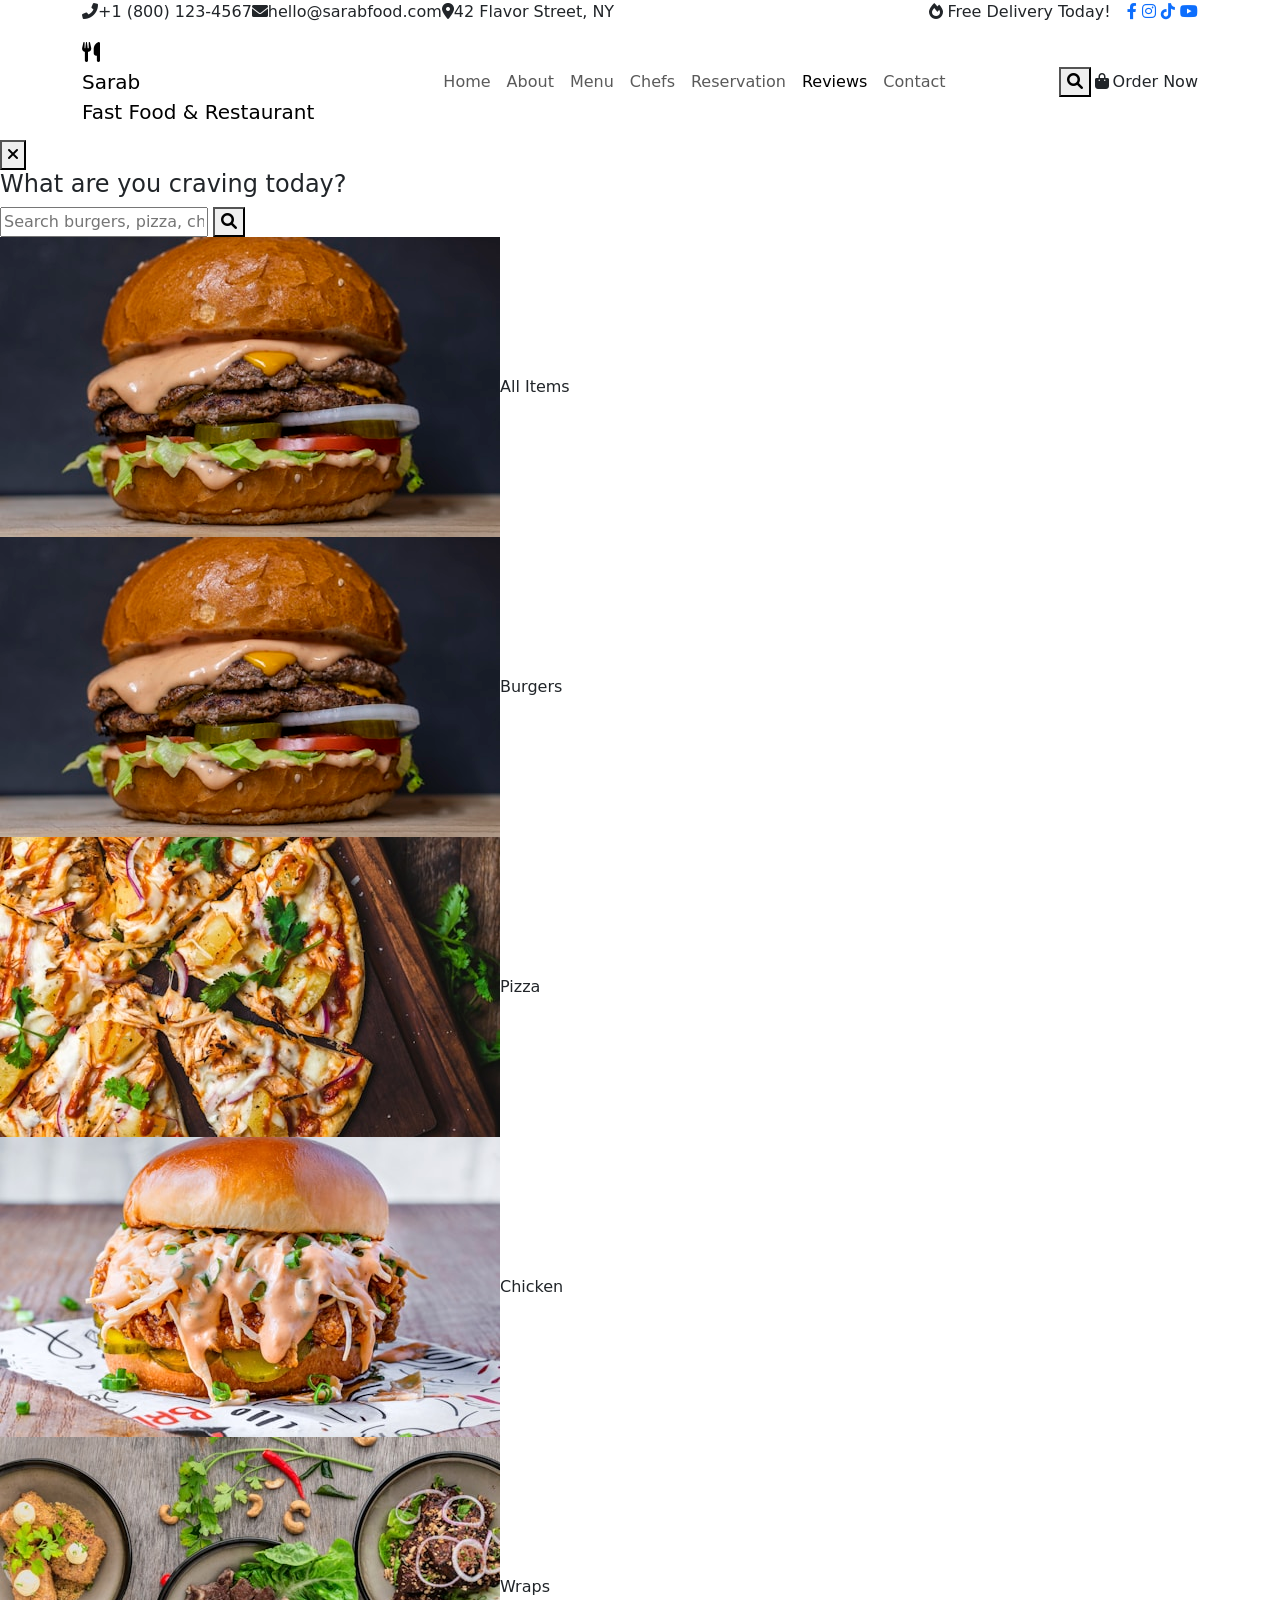
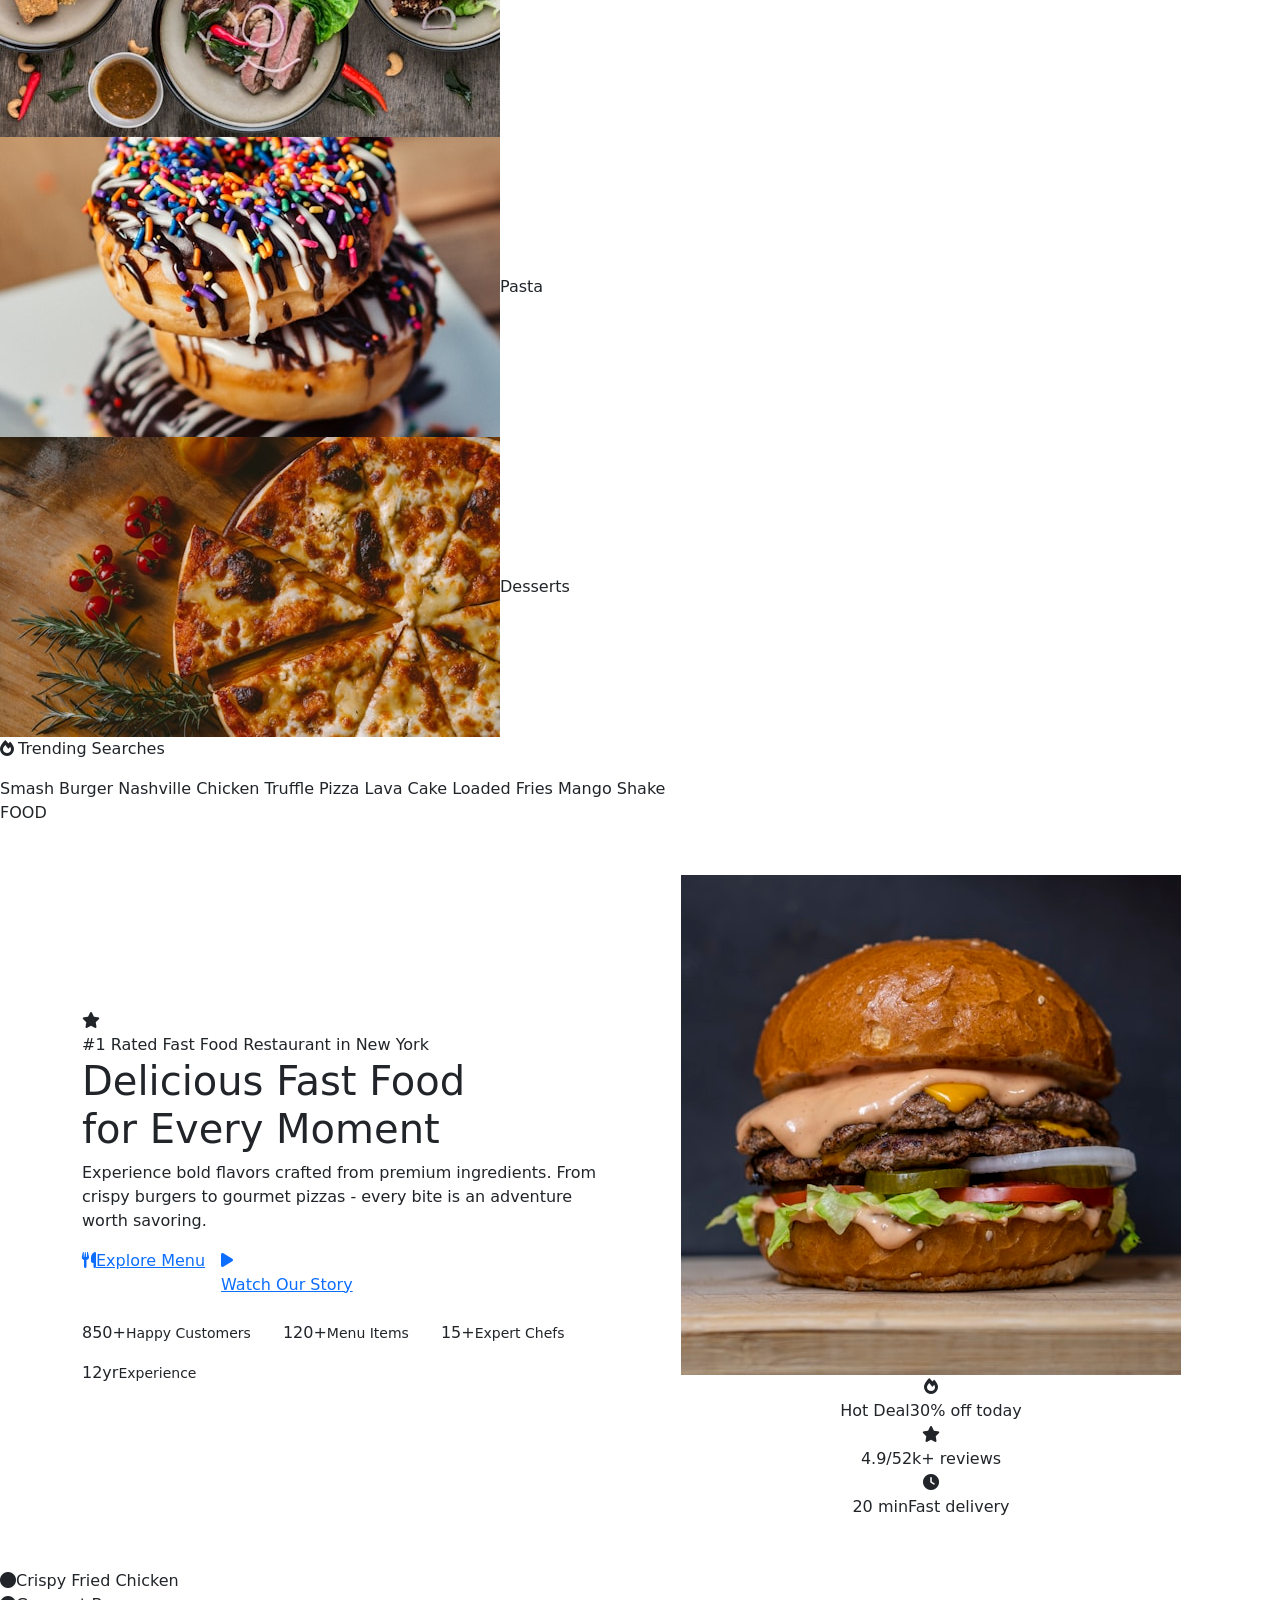
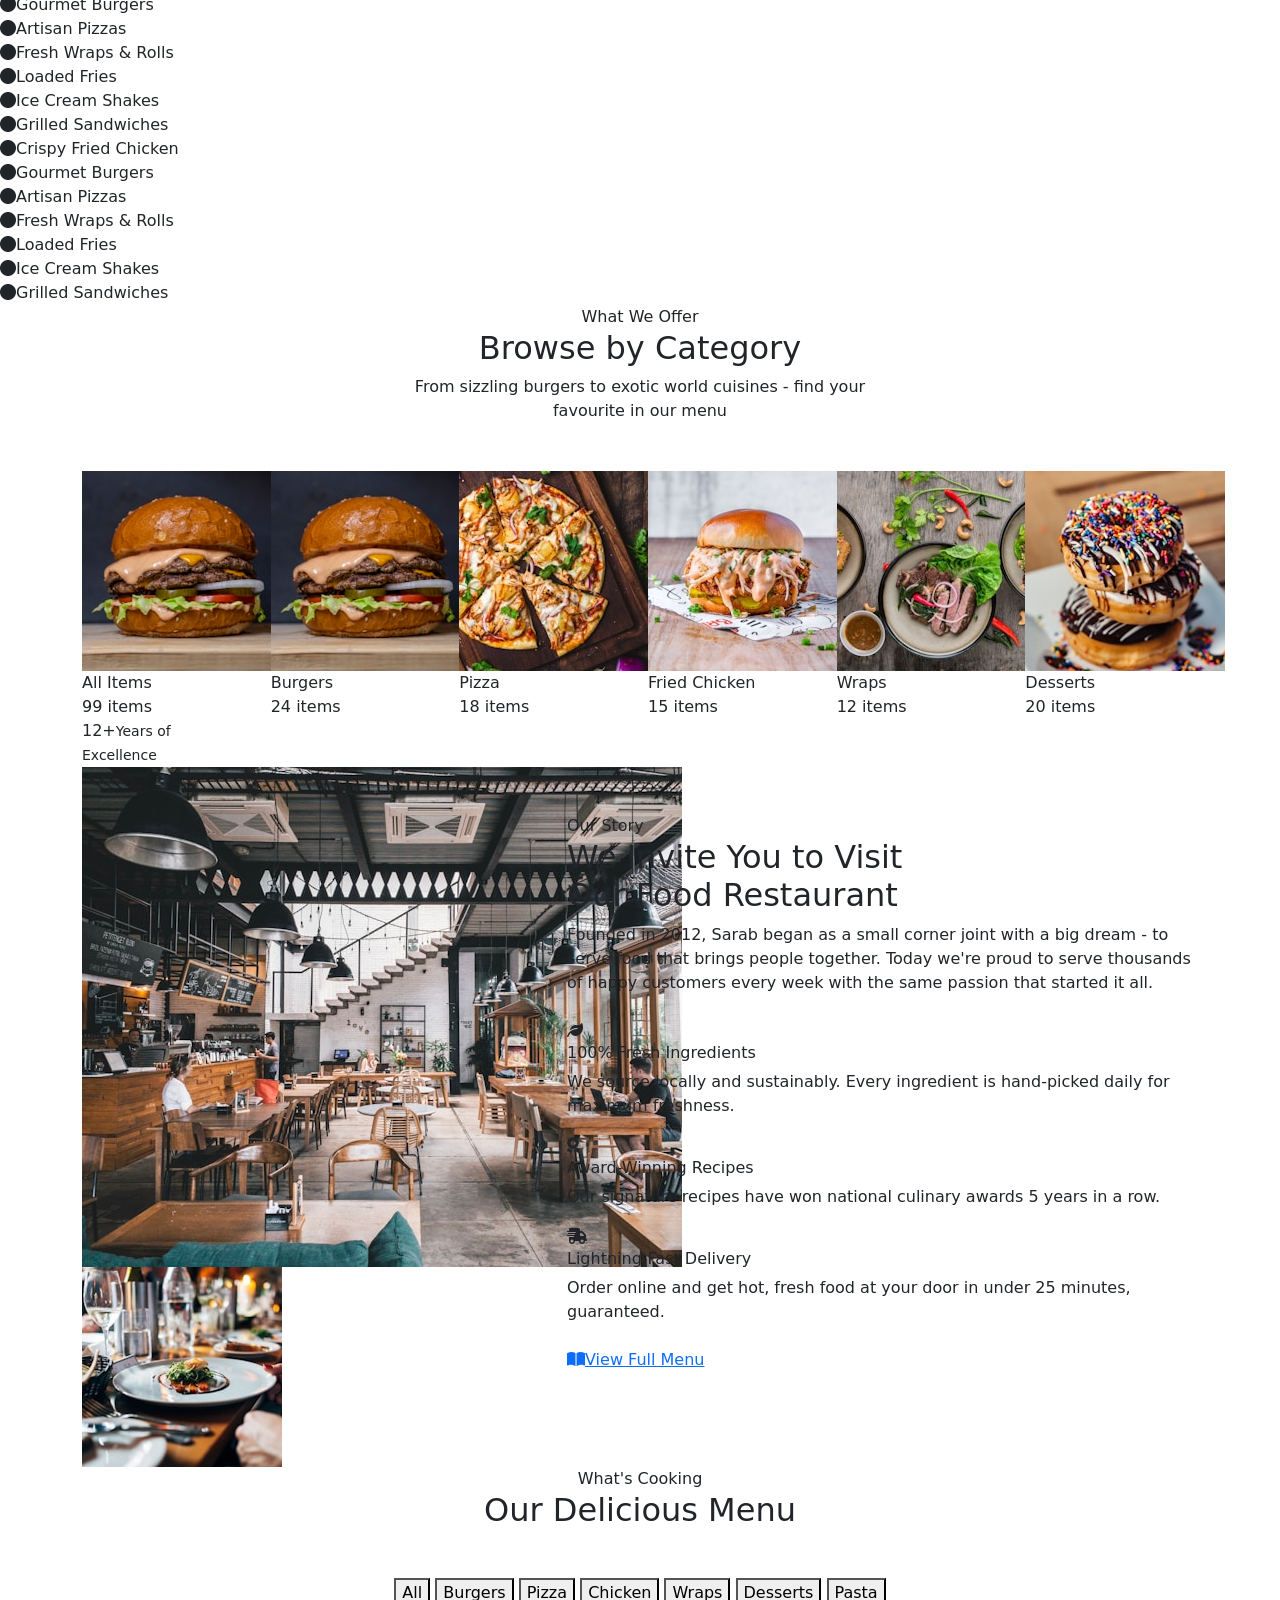
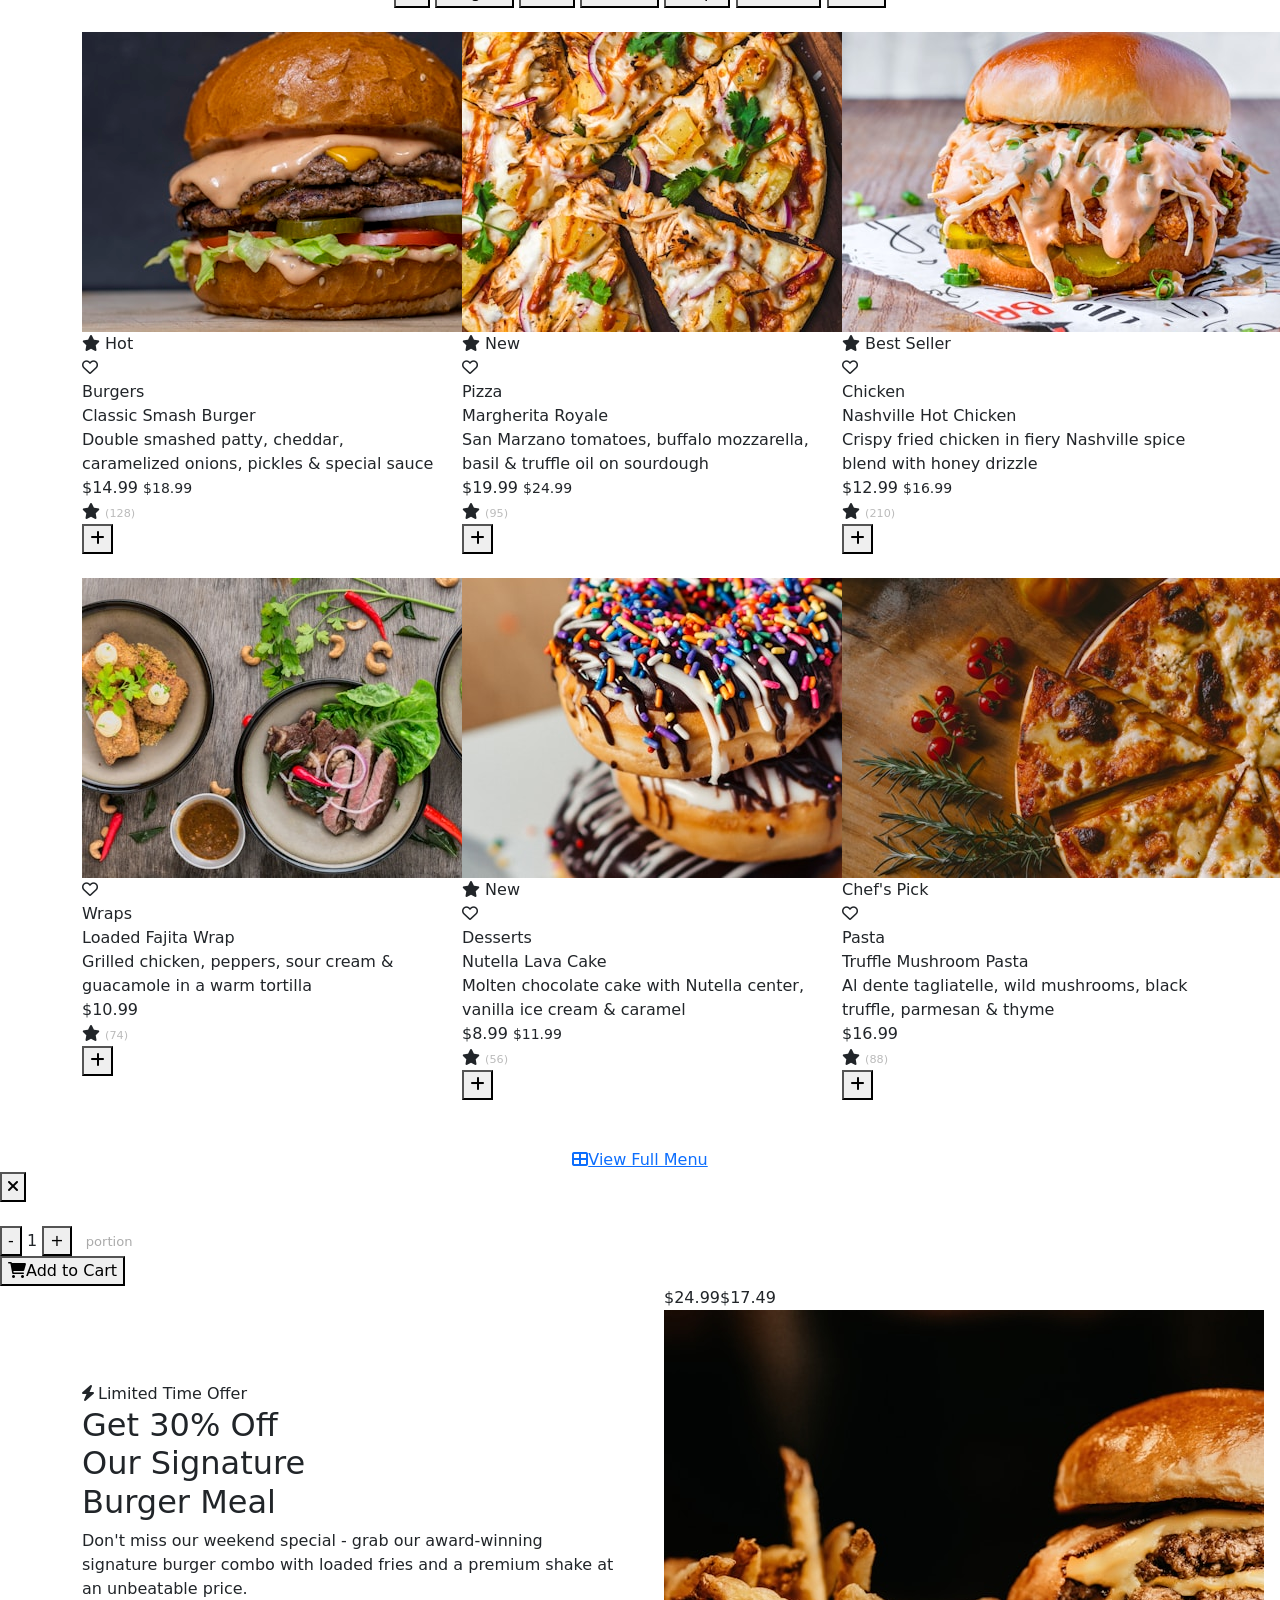
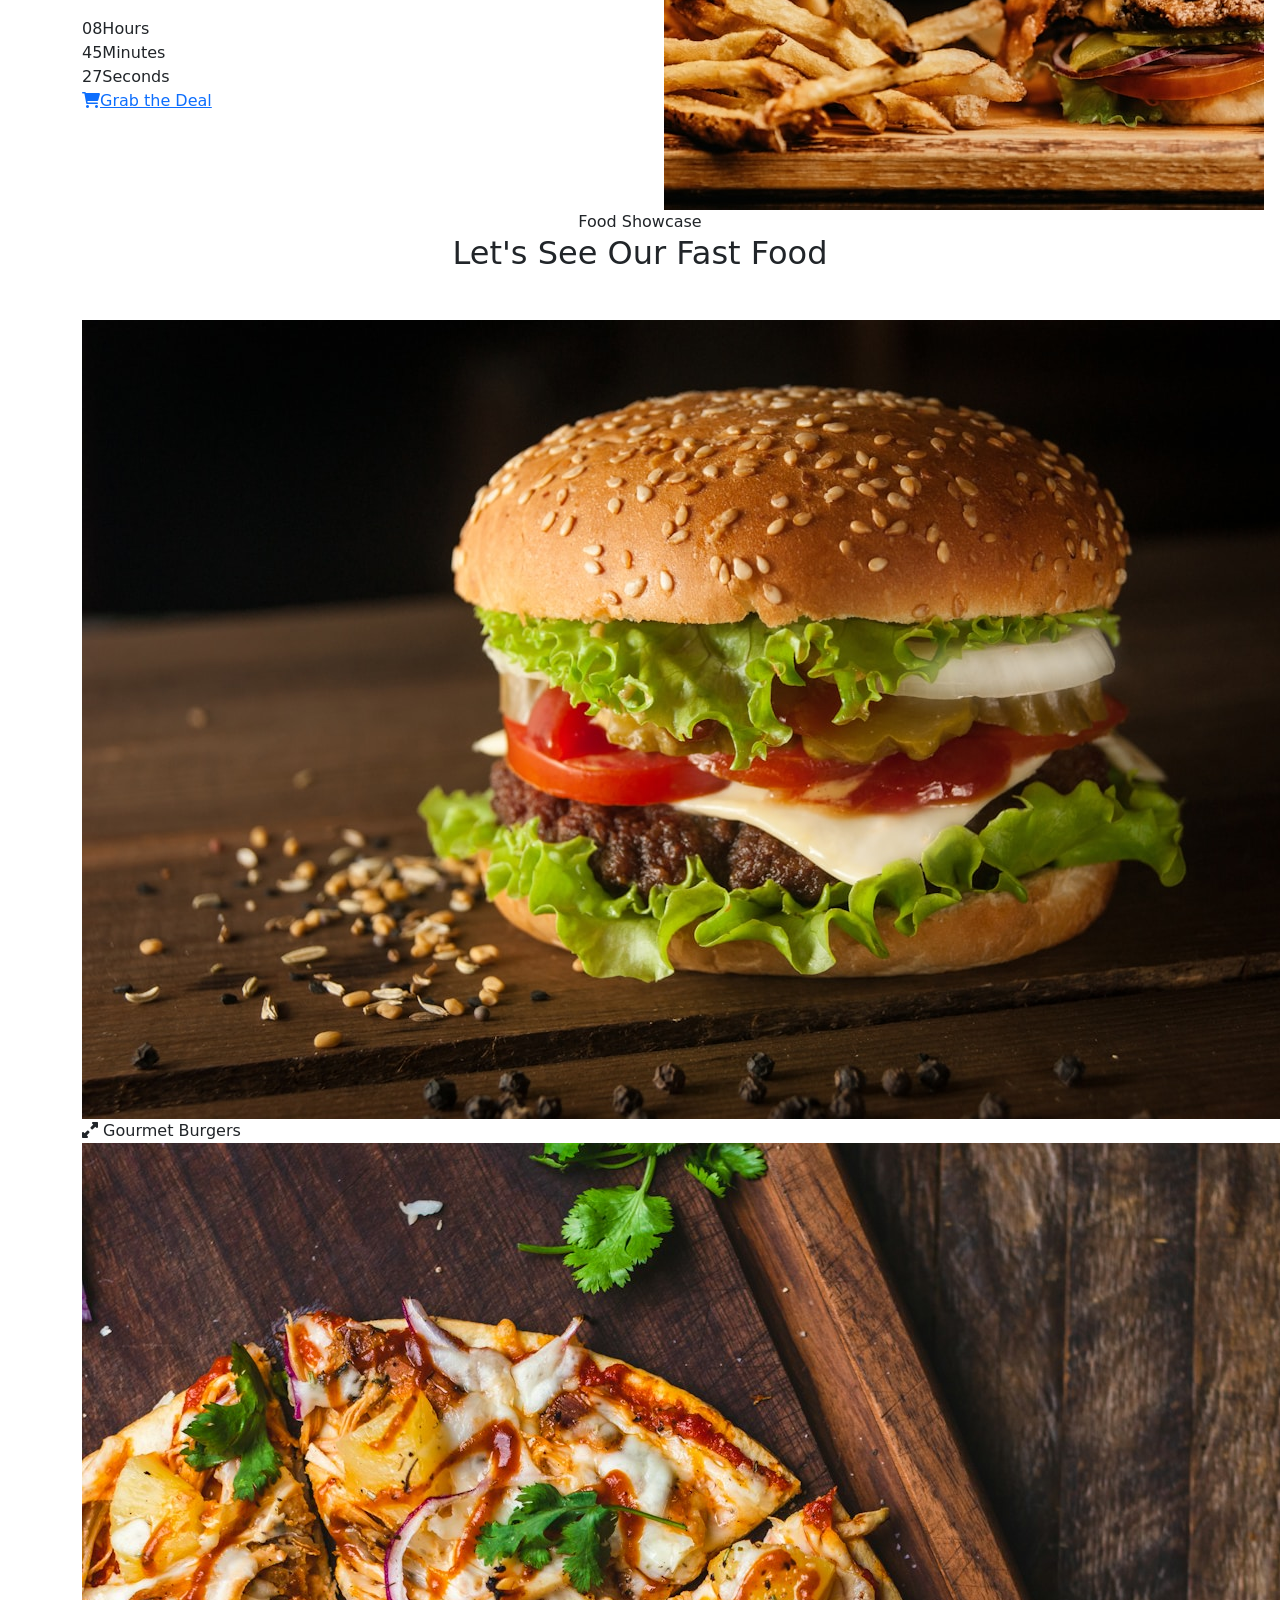
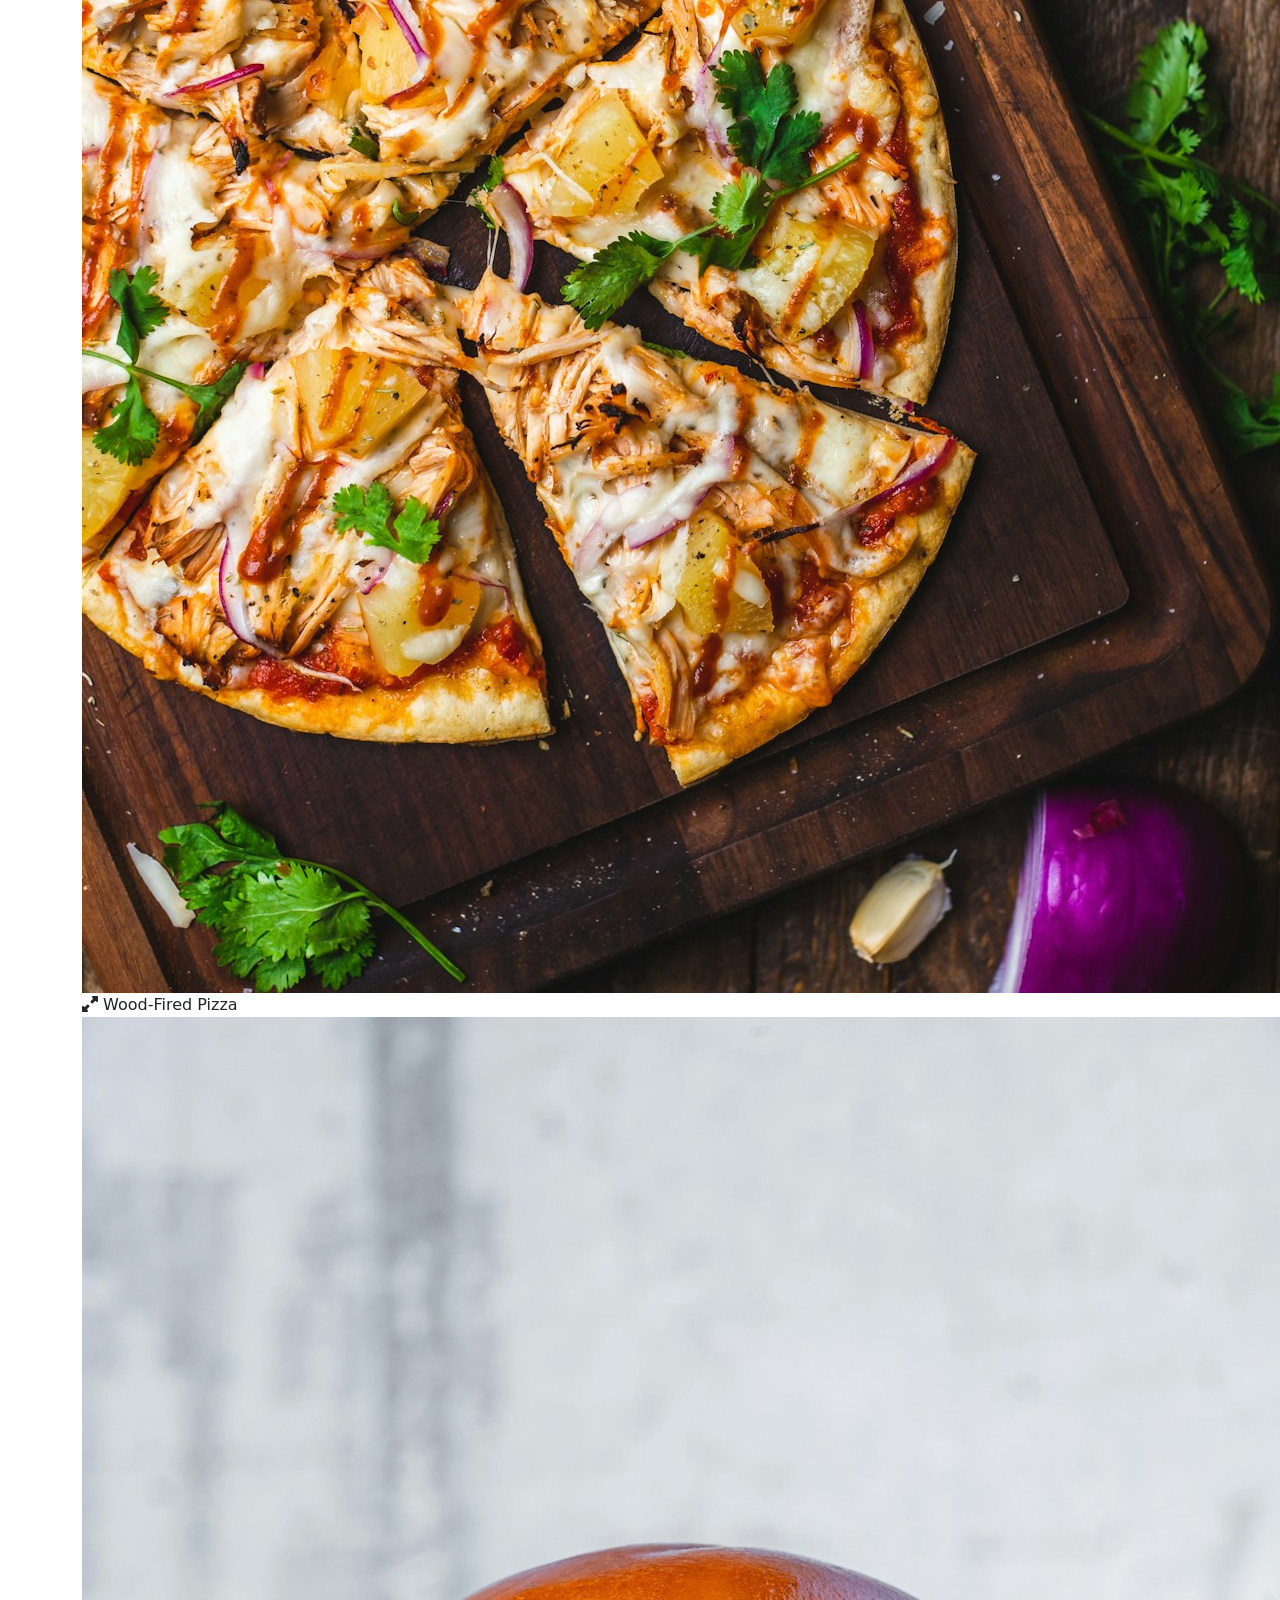
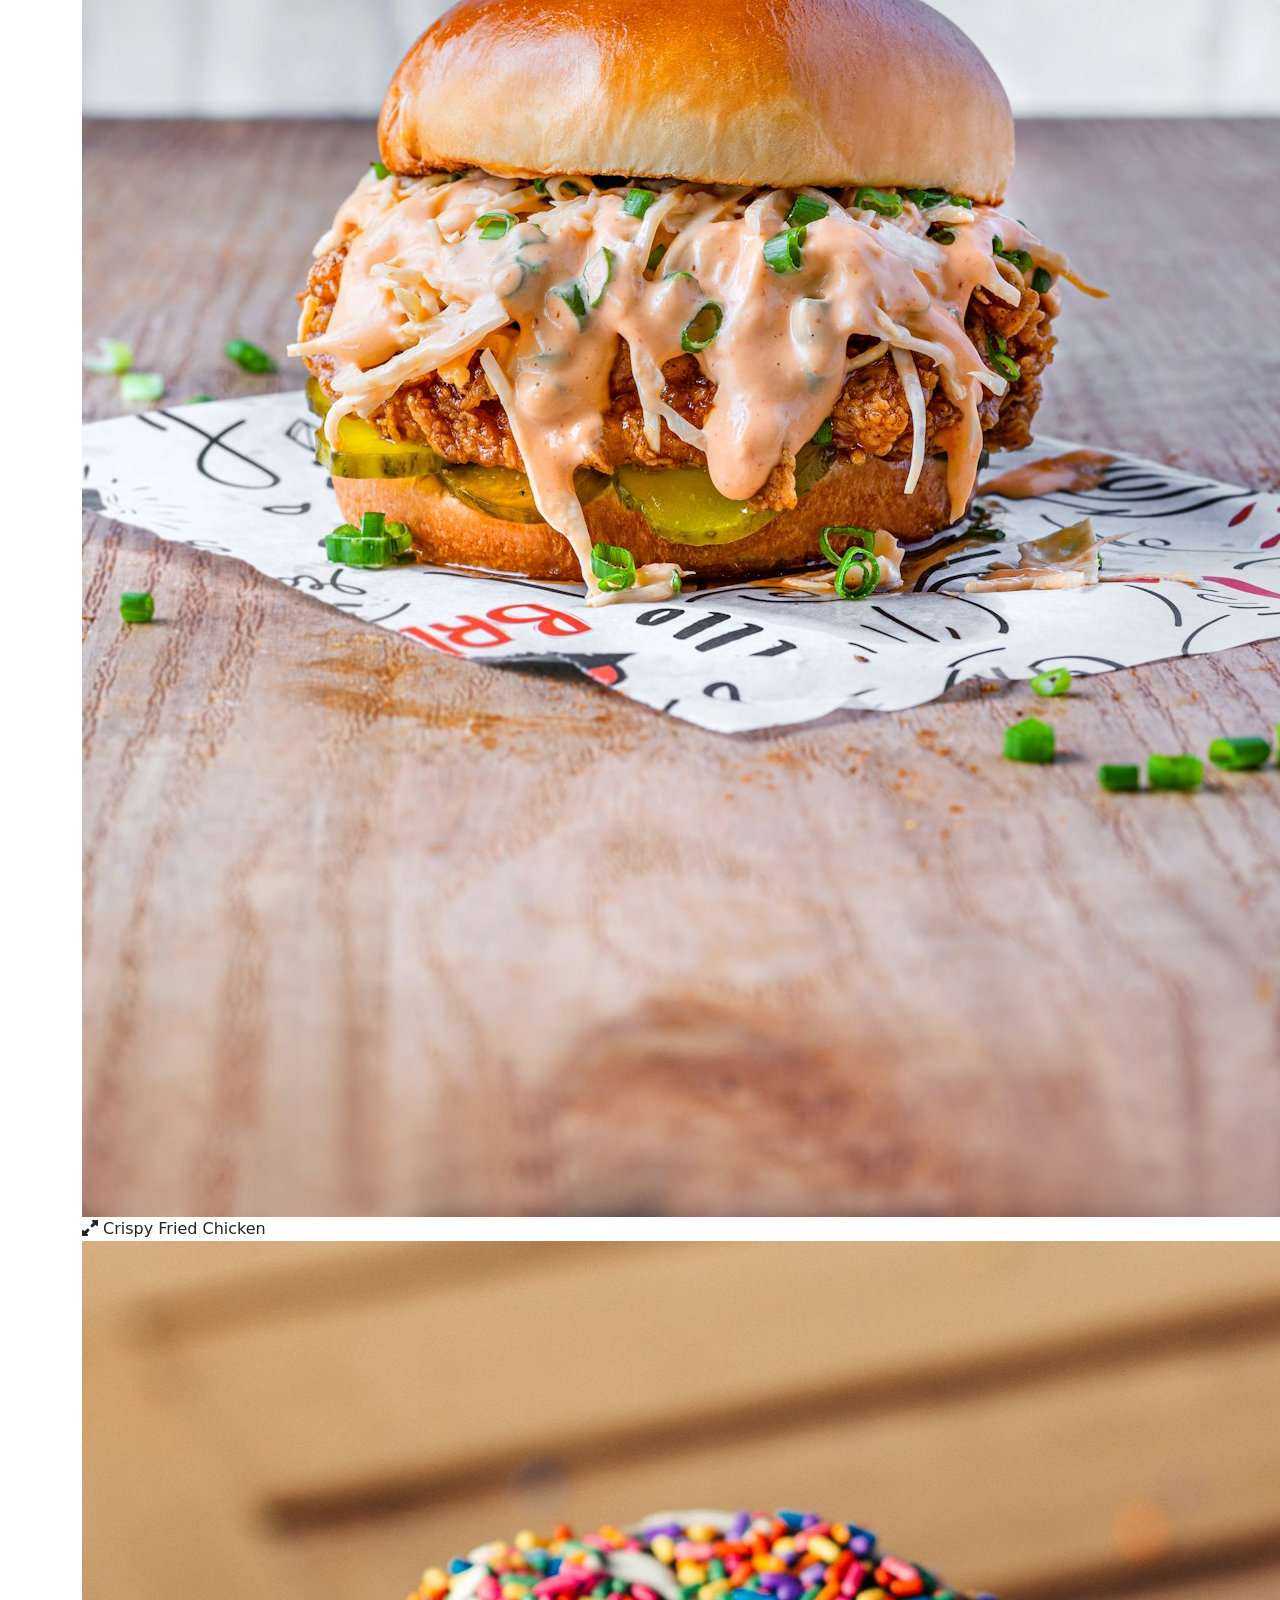
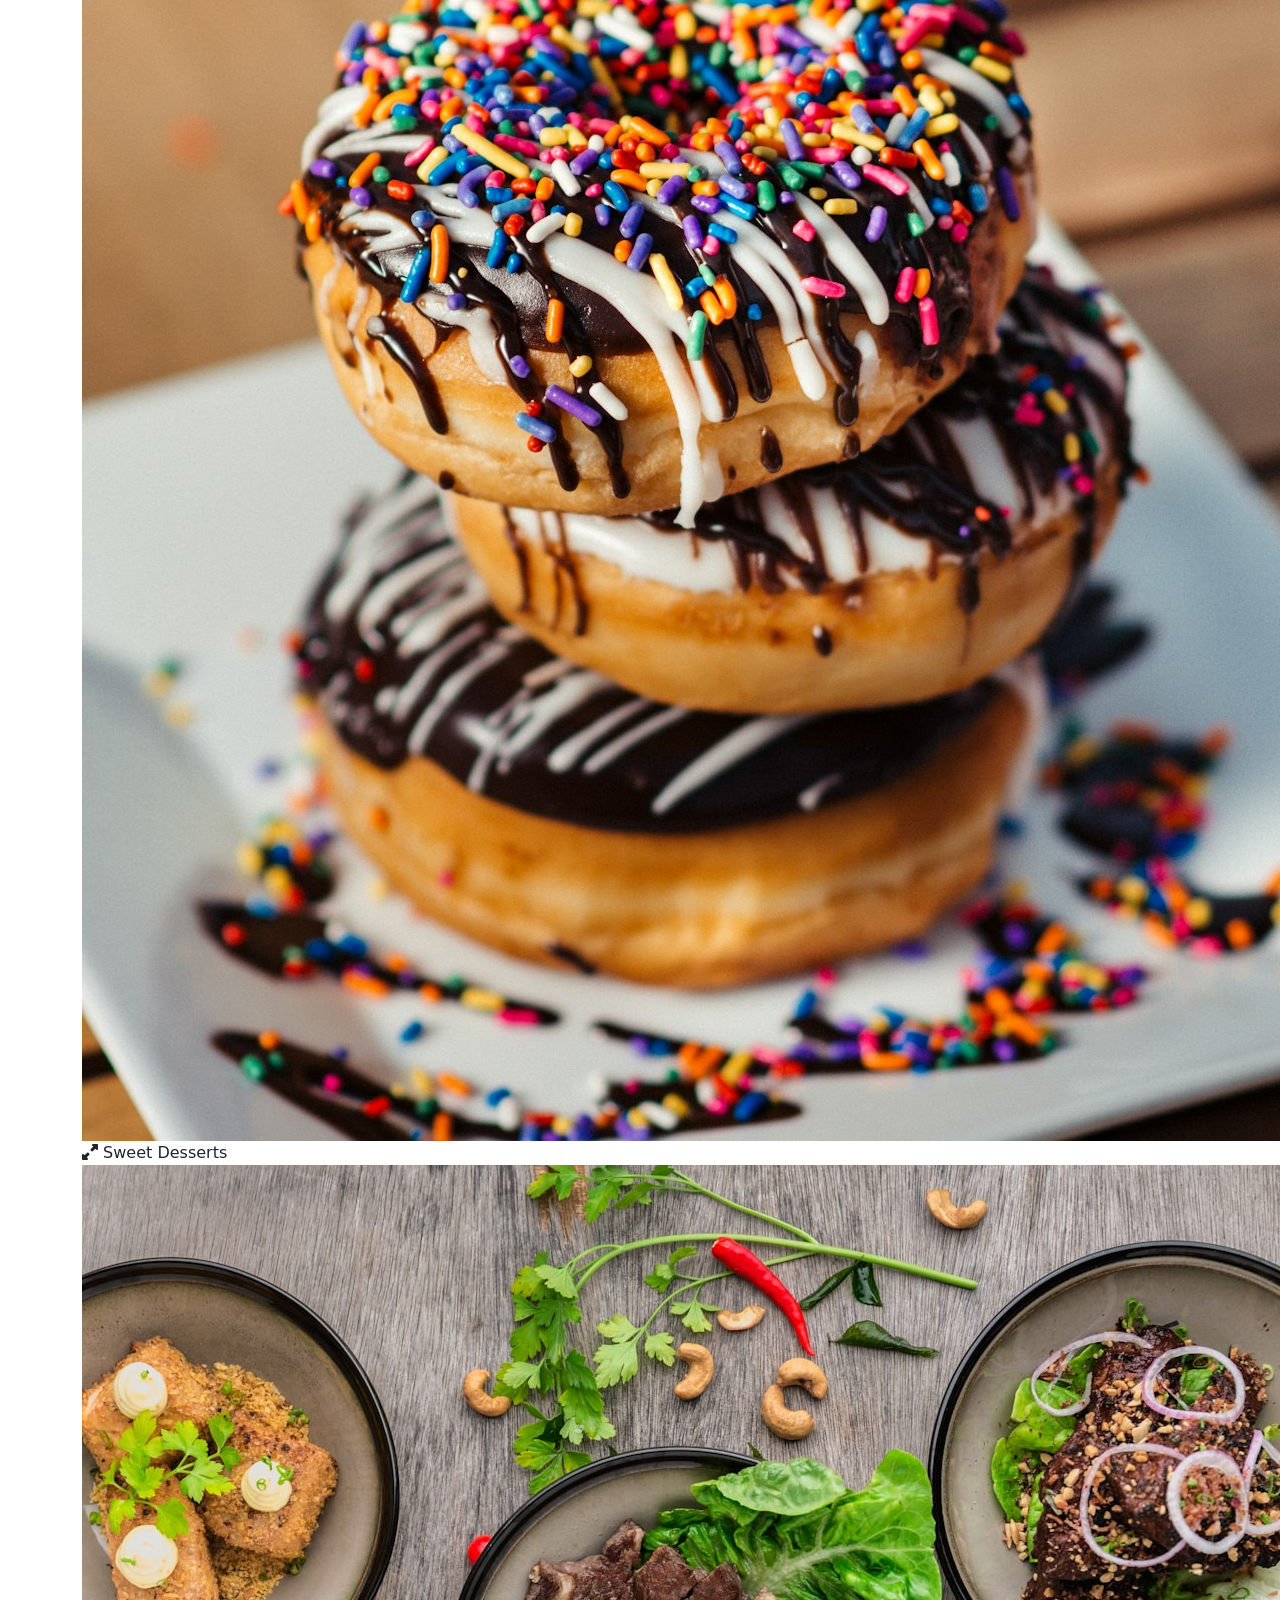
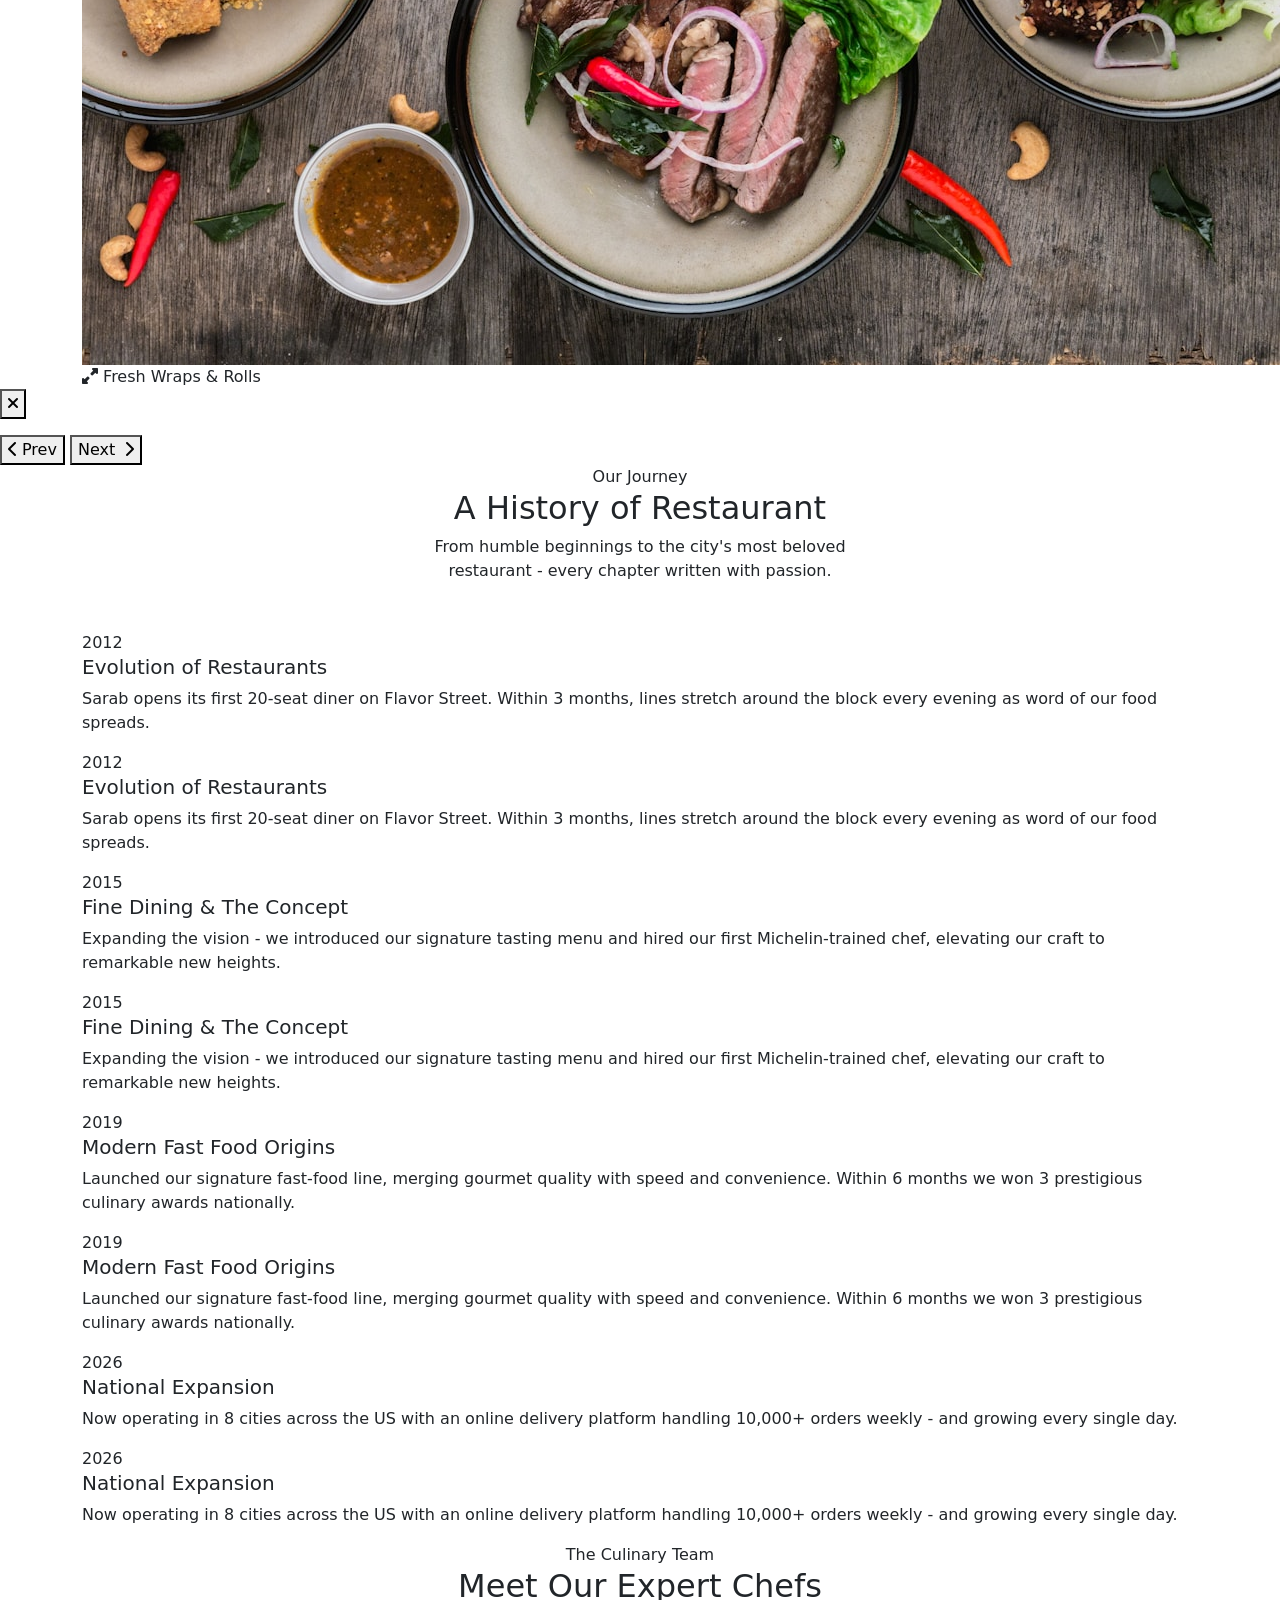
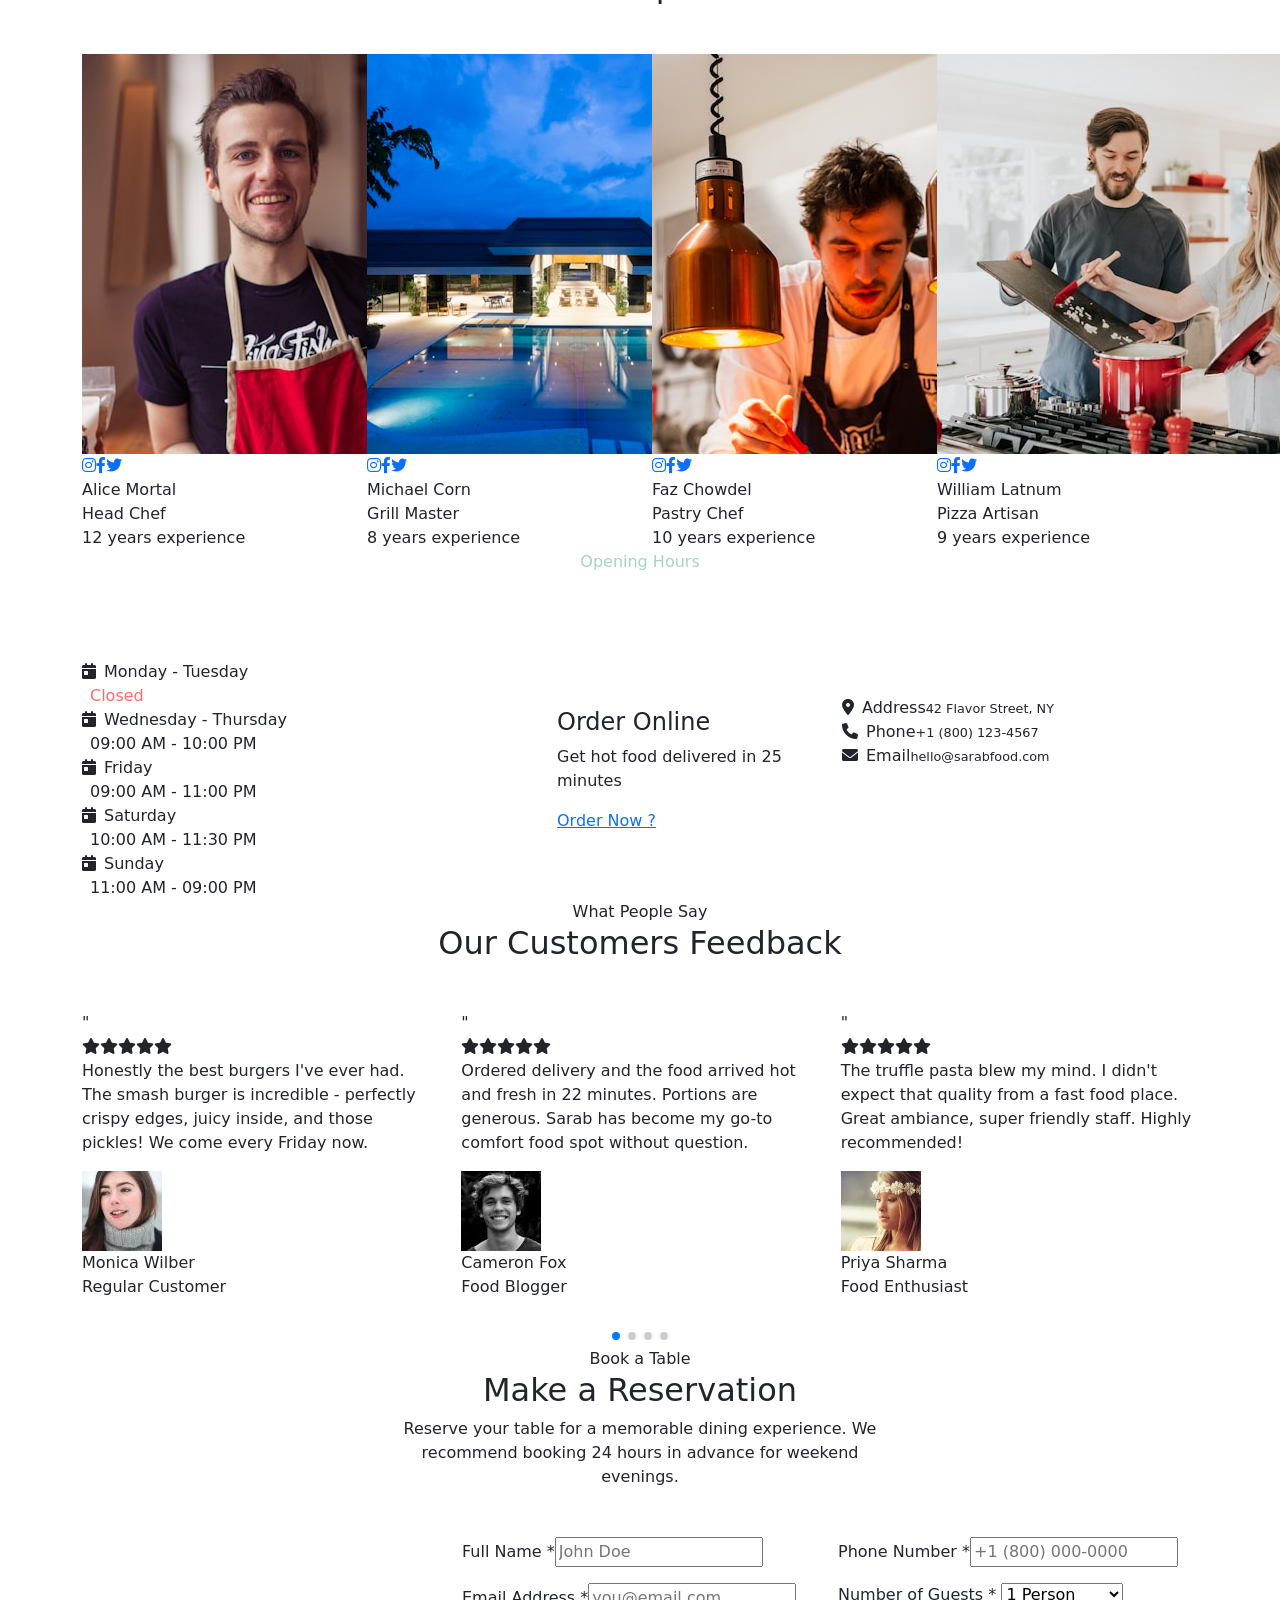
==== commit 8a32227e: "Update index.html" ====
--- a/index.html
+++ b/index.html
@@ -1,12 +1,12 @@
 <!DOCTYPE html>
-<html lang="en">
+<html lang="zh-TW">
    <head>
       <meta charset="UTF-8">
       <meta http-equiv="X-UA-Compatible" content="IE=edge">
       <meta name="viewport" content="width=device-width, initial-scale=1">
       <meta name="author" content="Sarab">
       <meta name="description" content="Sarab - Fast Food & Restaurant HTML Template">
-      <title>Sarab - Fast Food & Restaurant HTML Template</title>
+      <title>殺辣霸美食推薦</title>
       <link href="https://fonts.googleapis.com/css2?family=Playfair+Display:wght@400;700;900&family=Poppins:wght@300;400;500;600;700&family=Dancing+Script:wght@700&display=swap" rel="stylesheet"/>
       <!-- Bootstrap 5.3 -->
       <link href="css/bootstrap.min.css" rel="stylesheet"/>
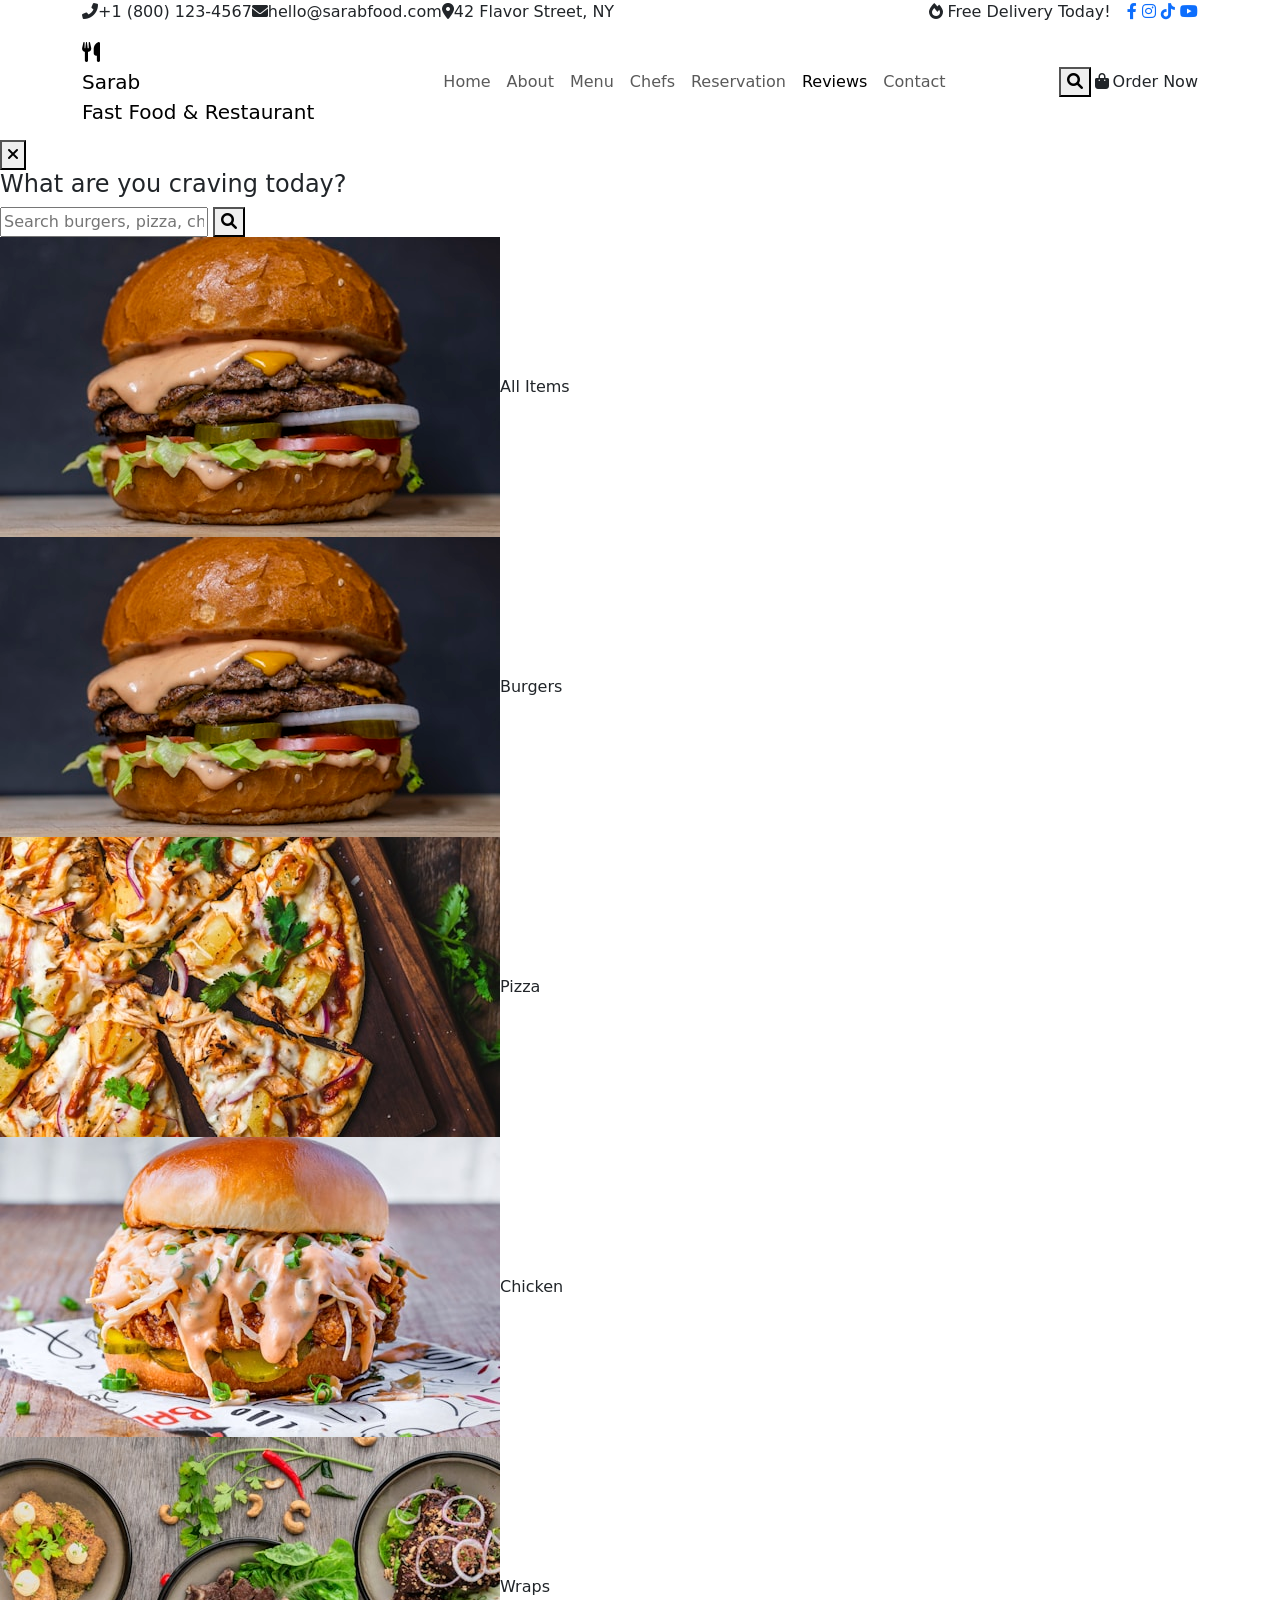
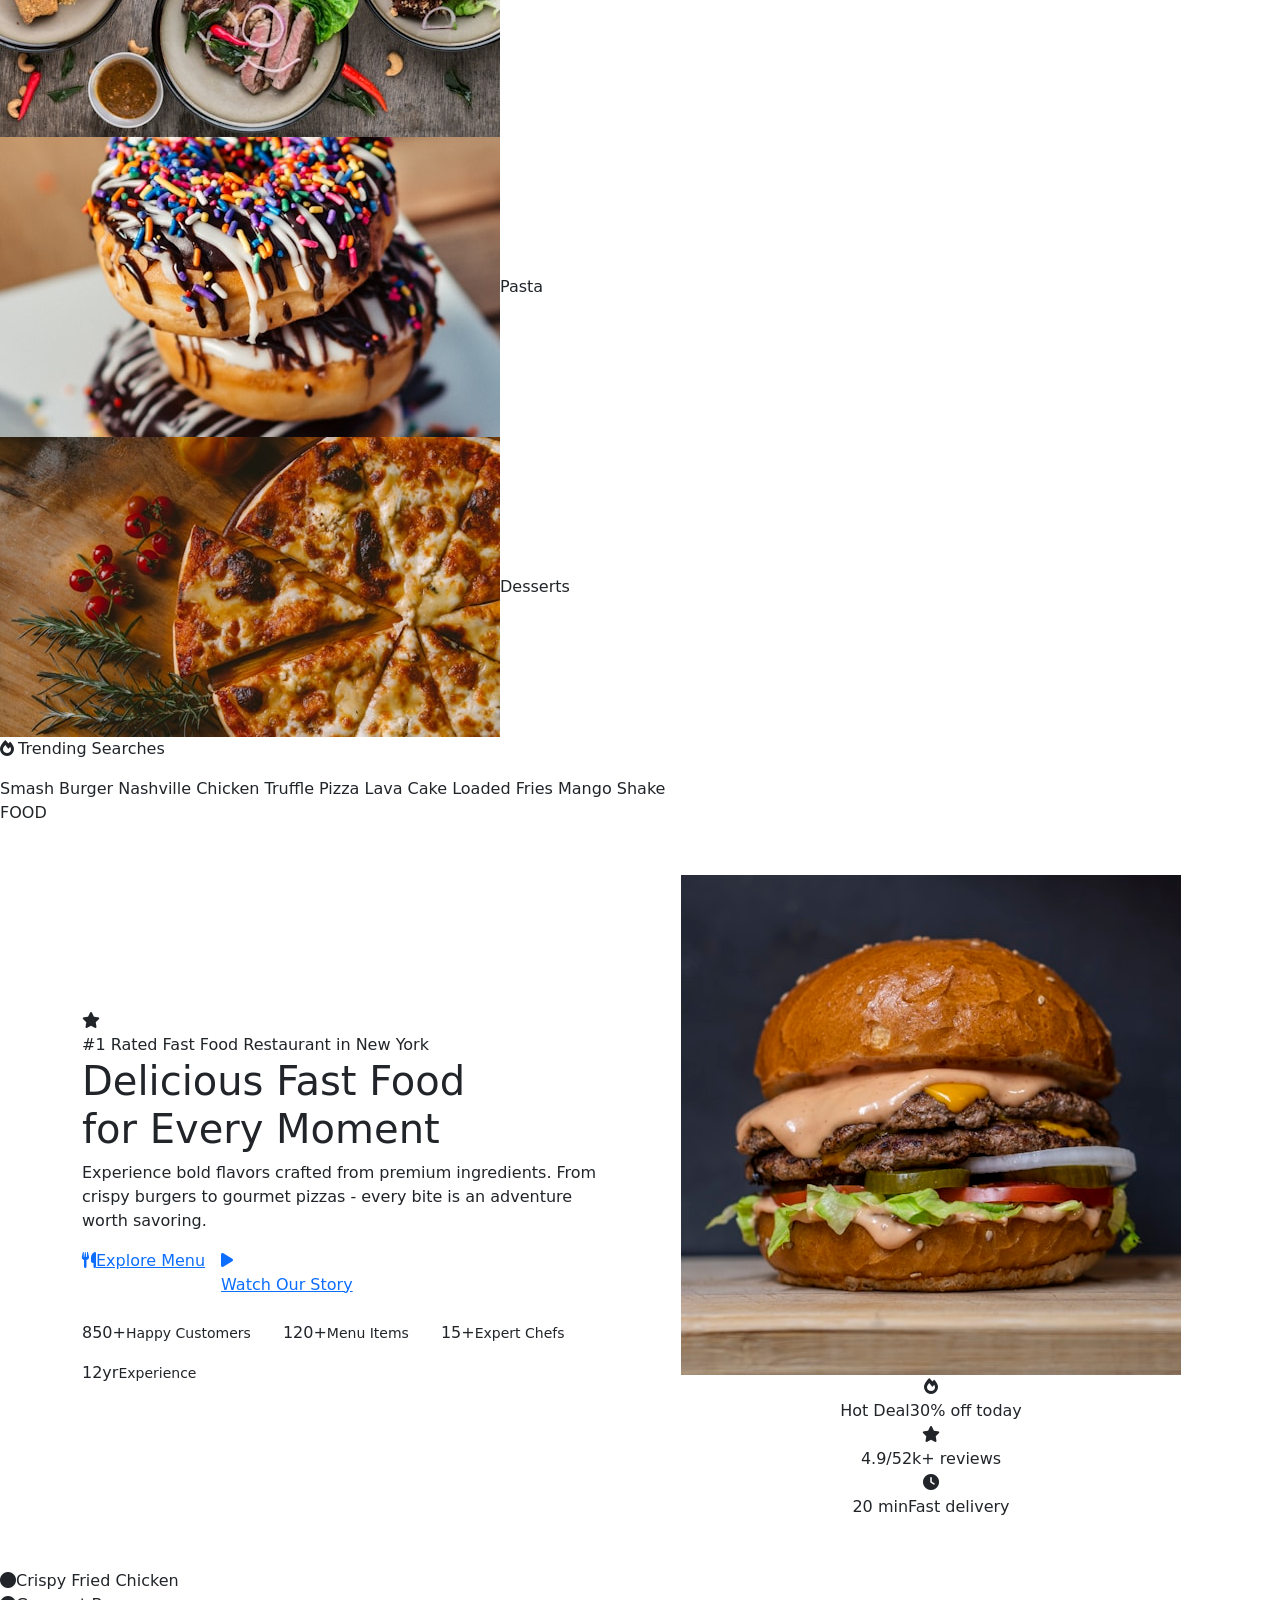
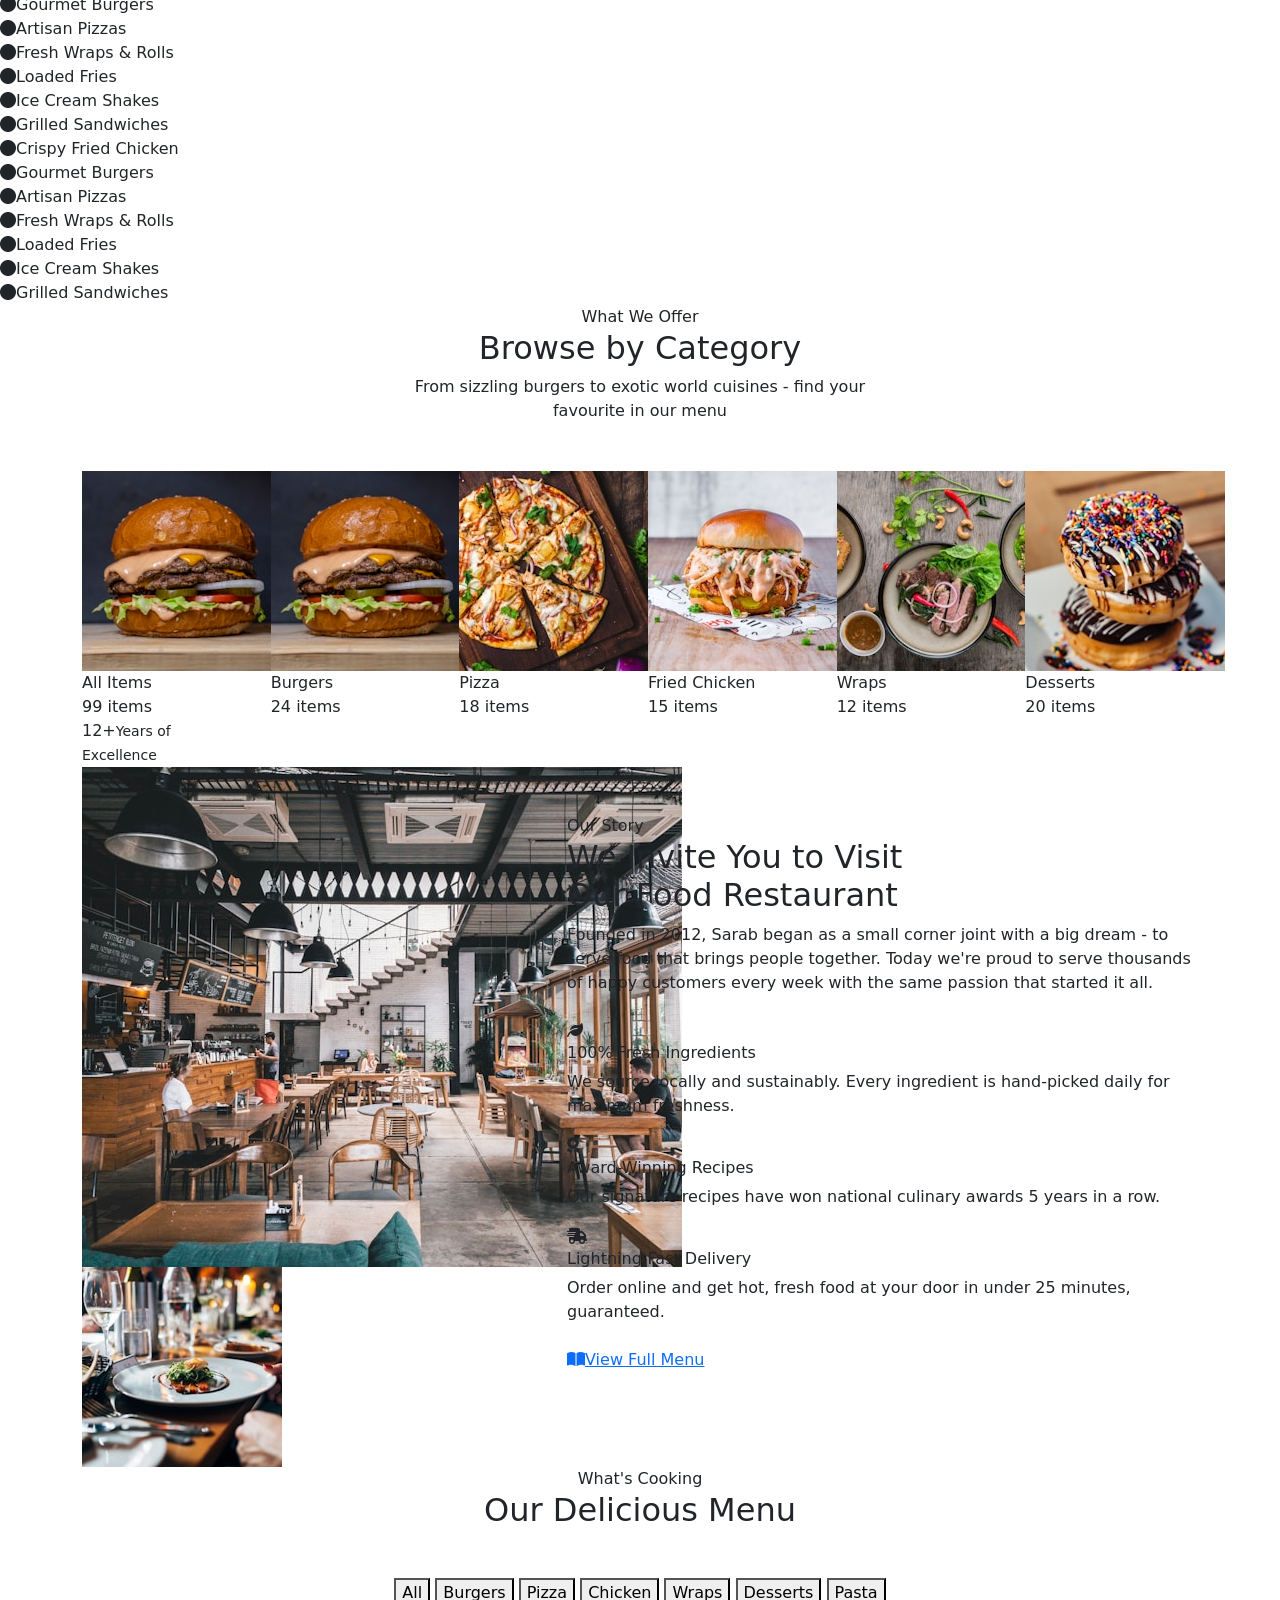
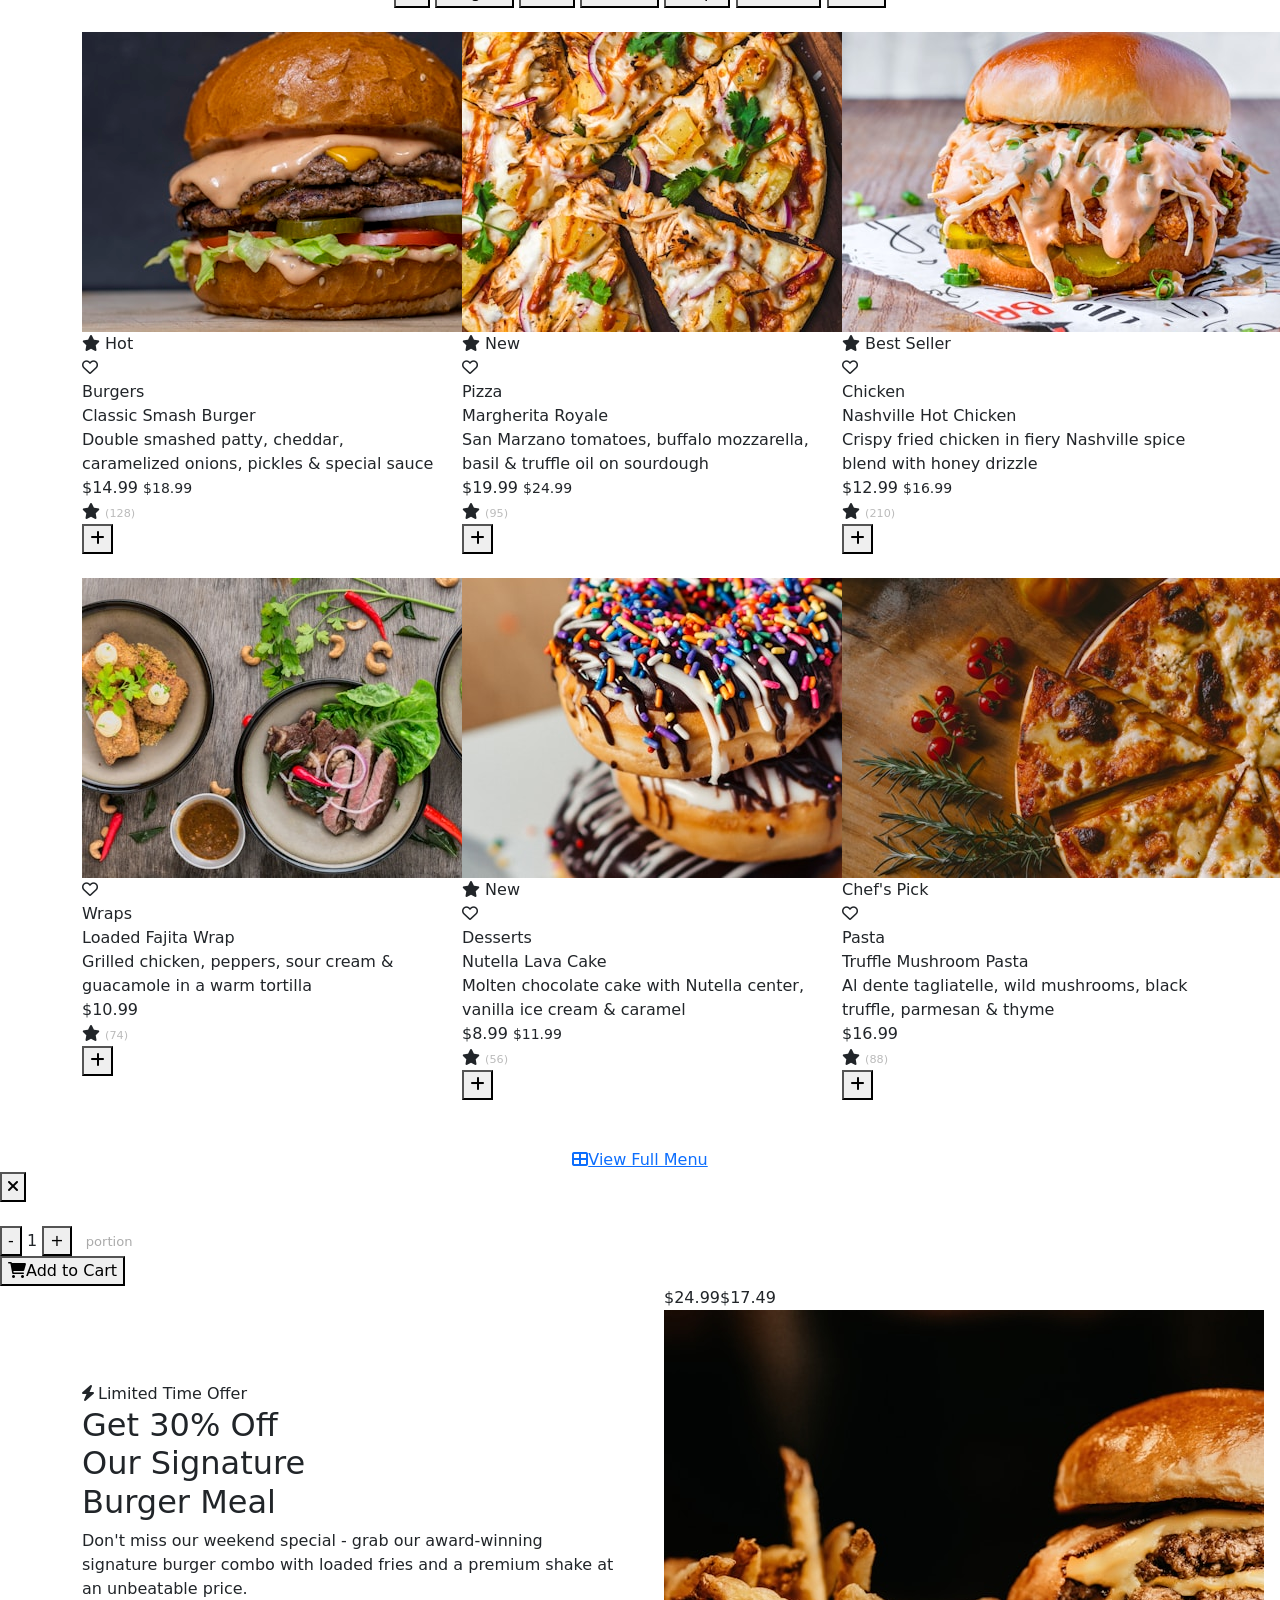
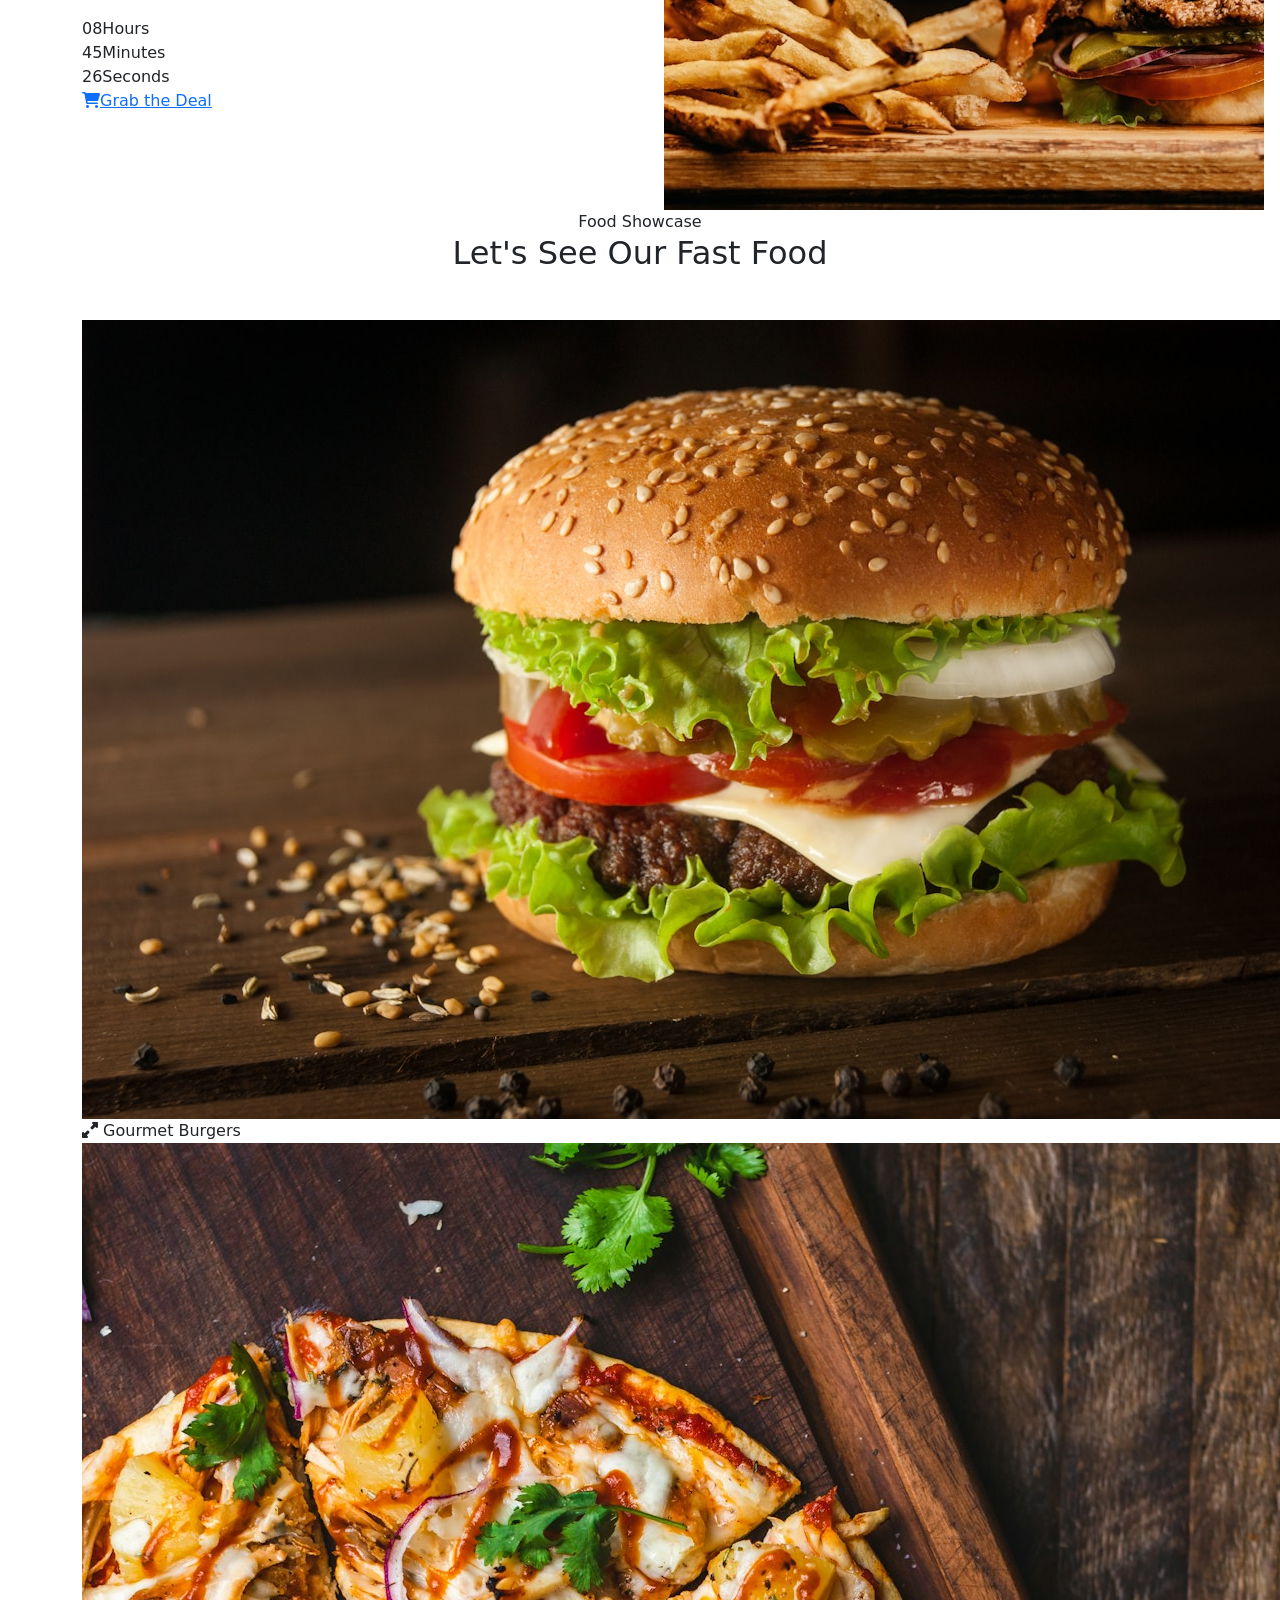
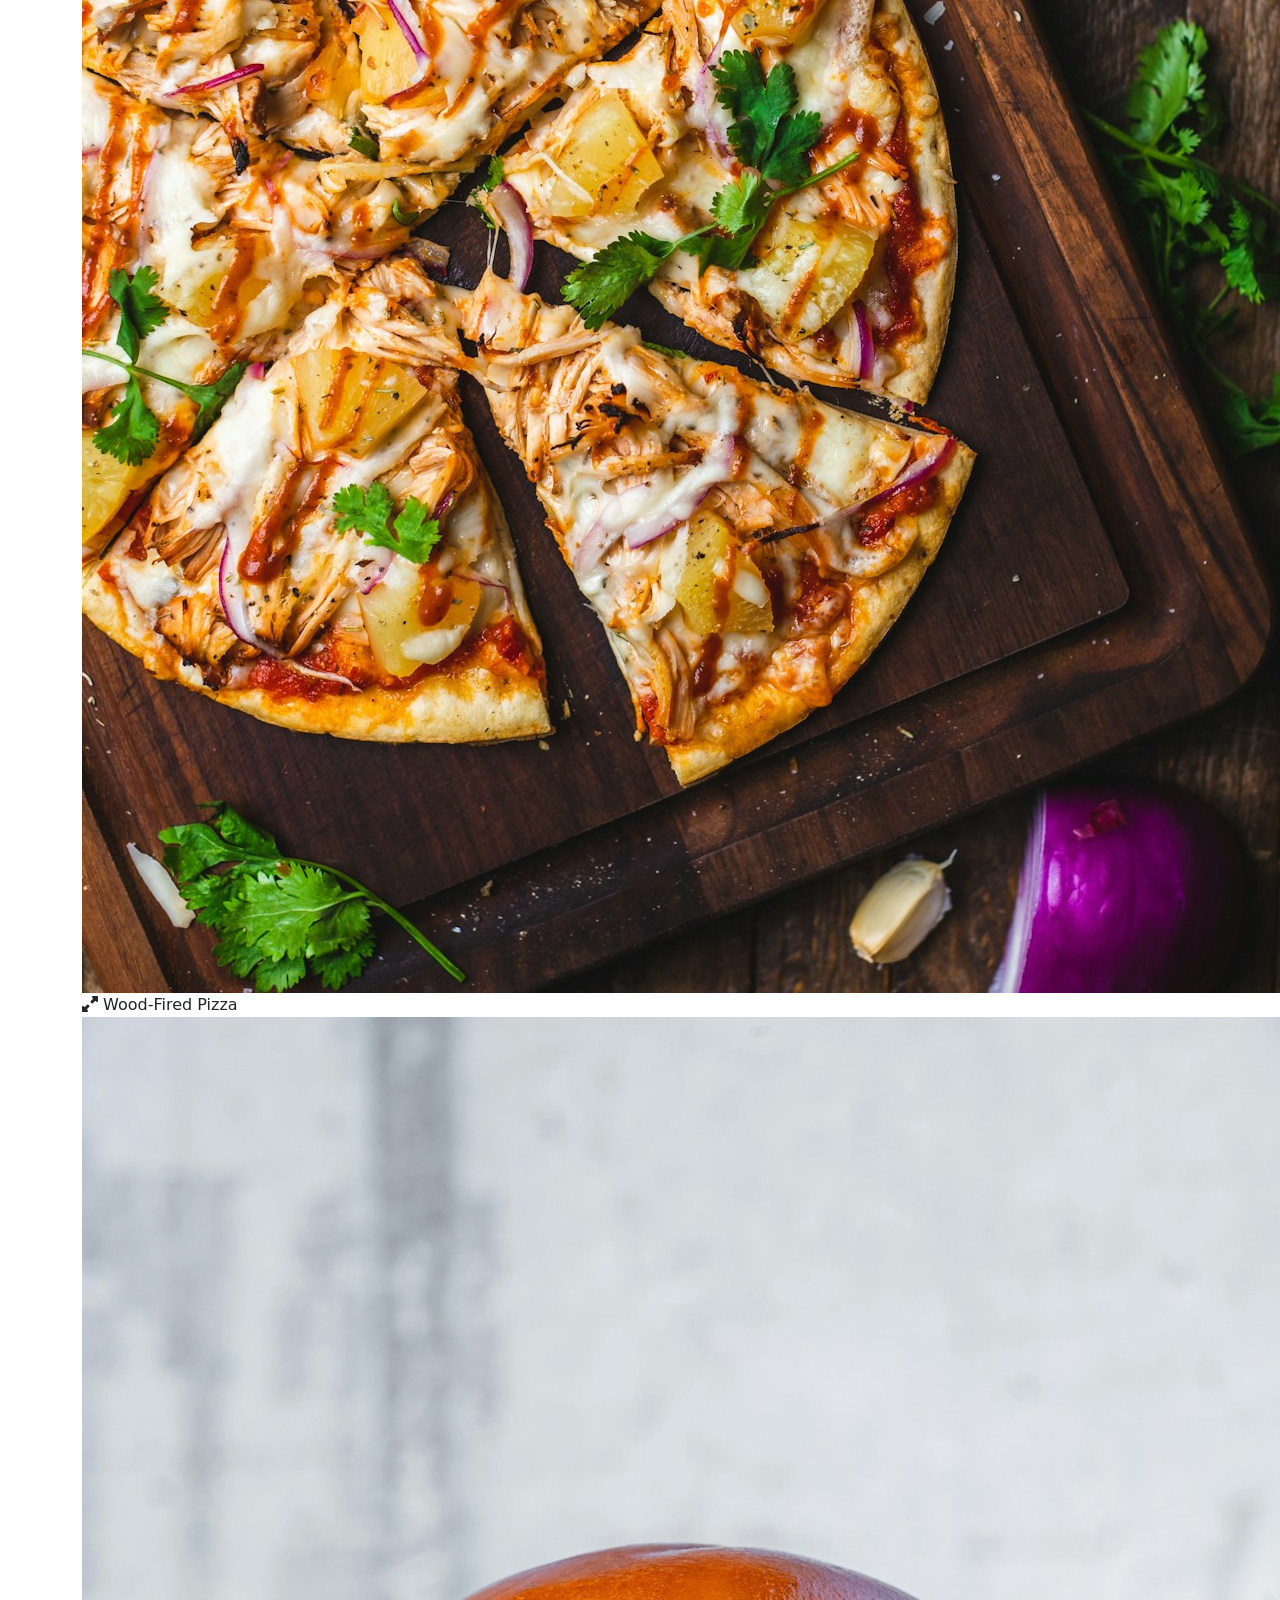
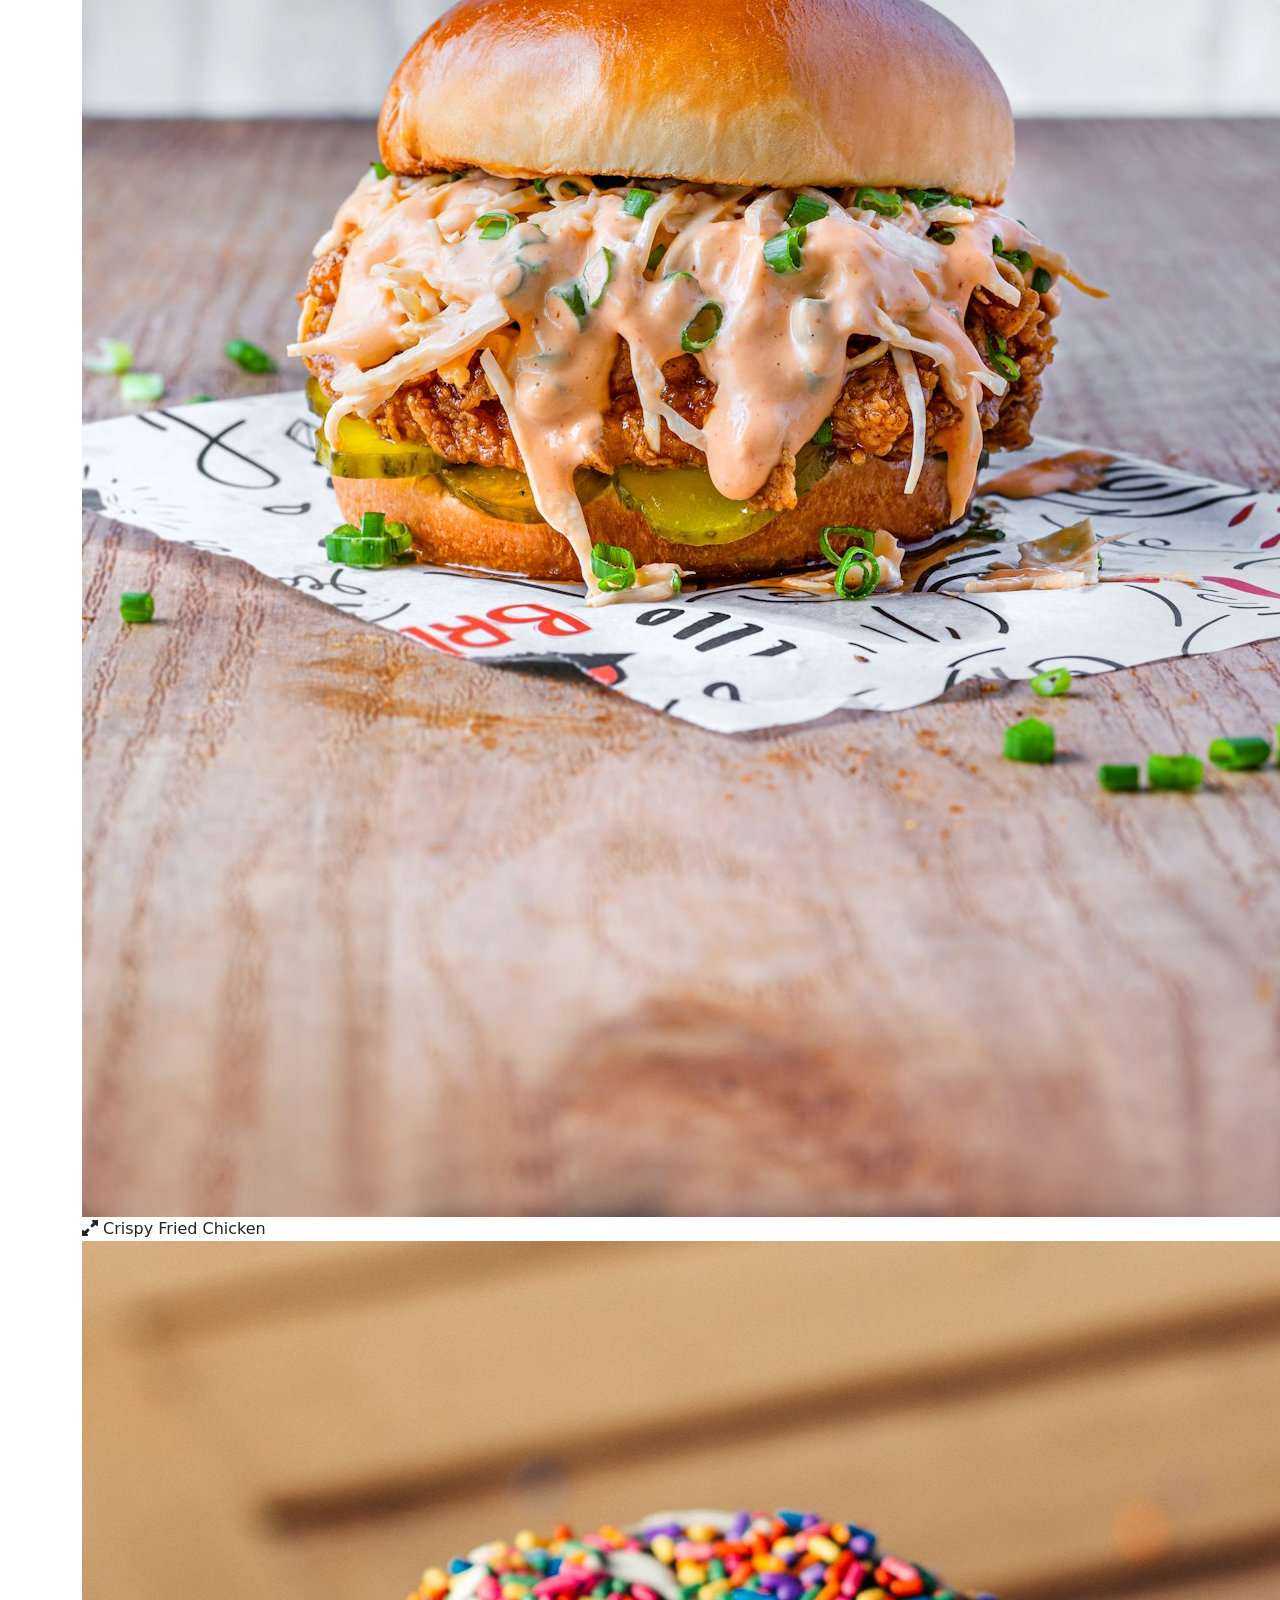
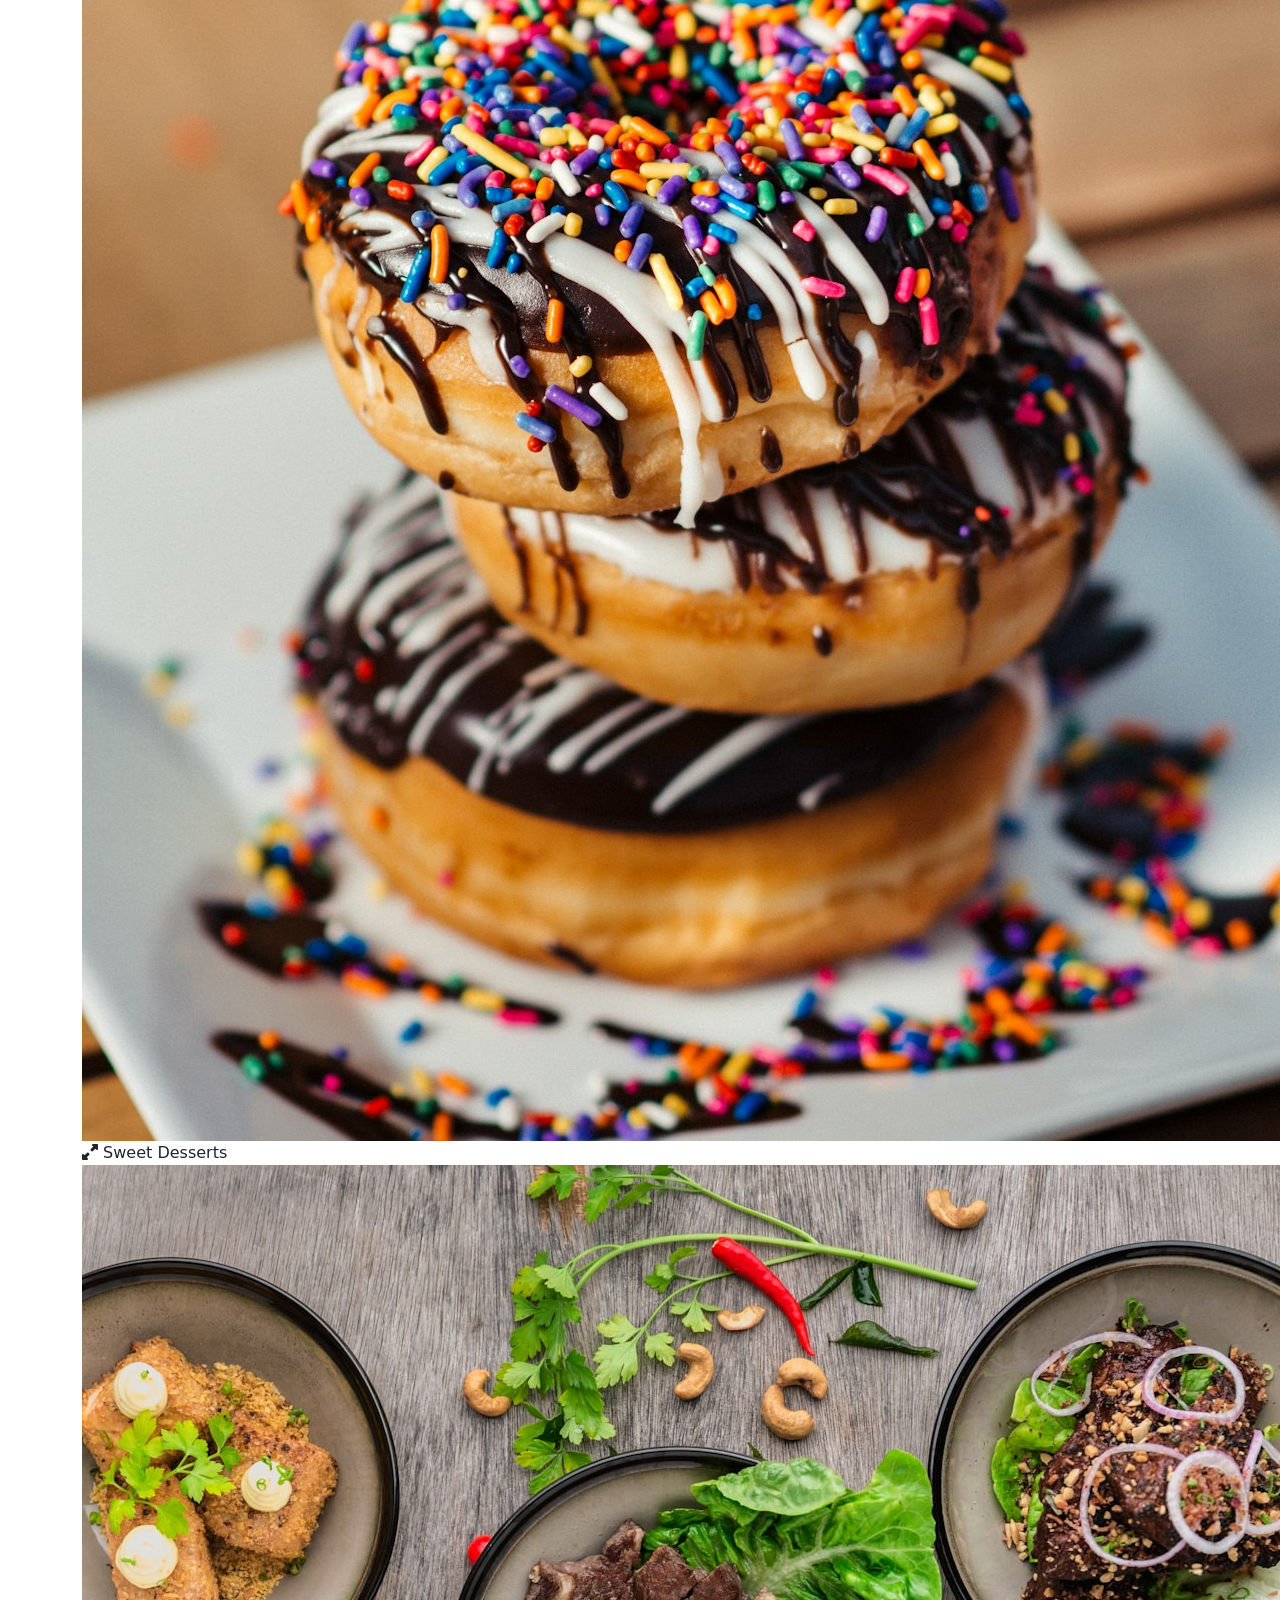
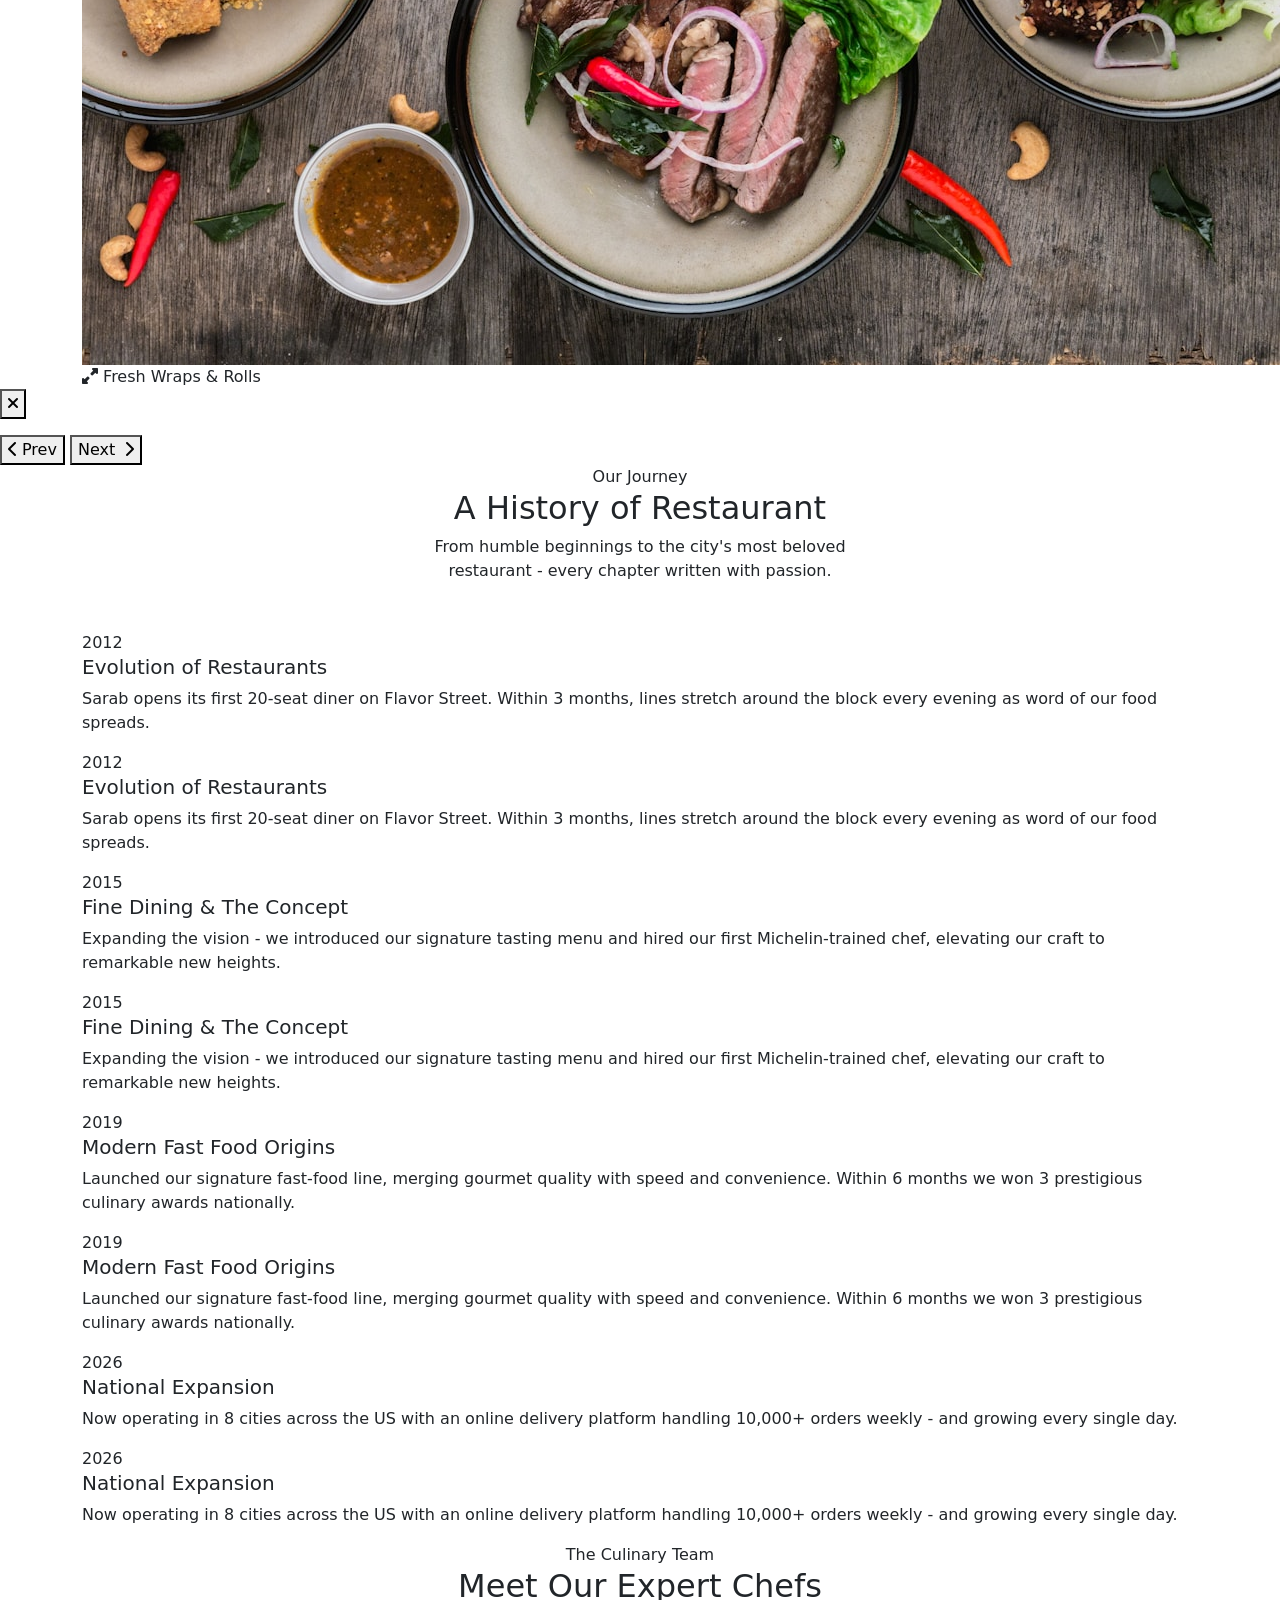
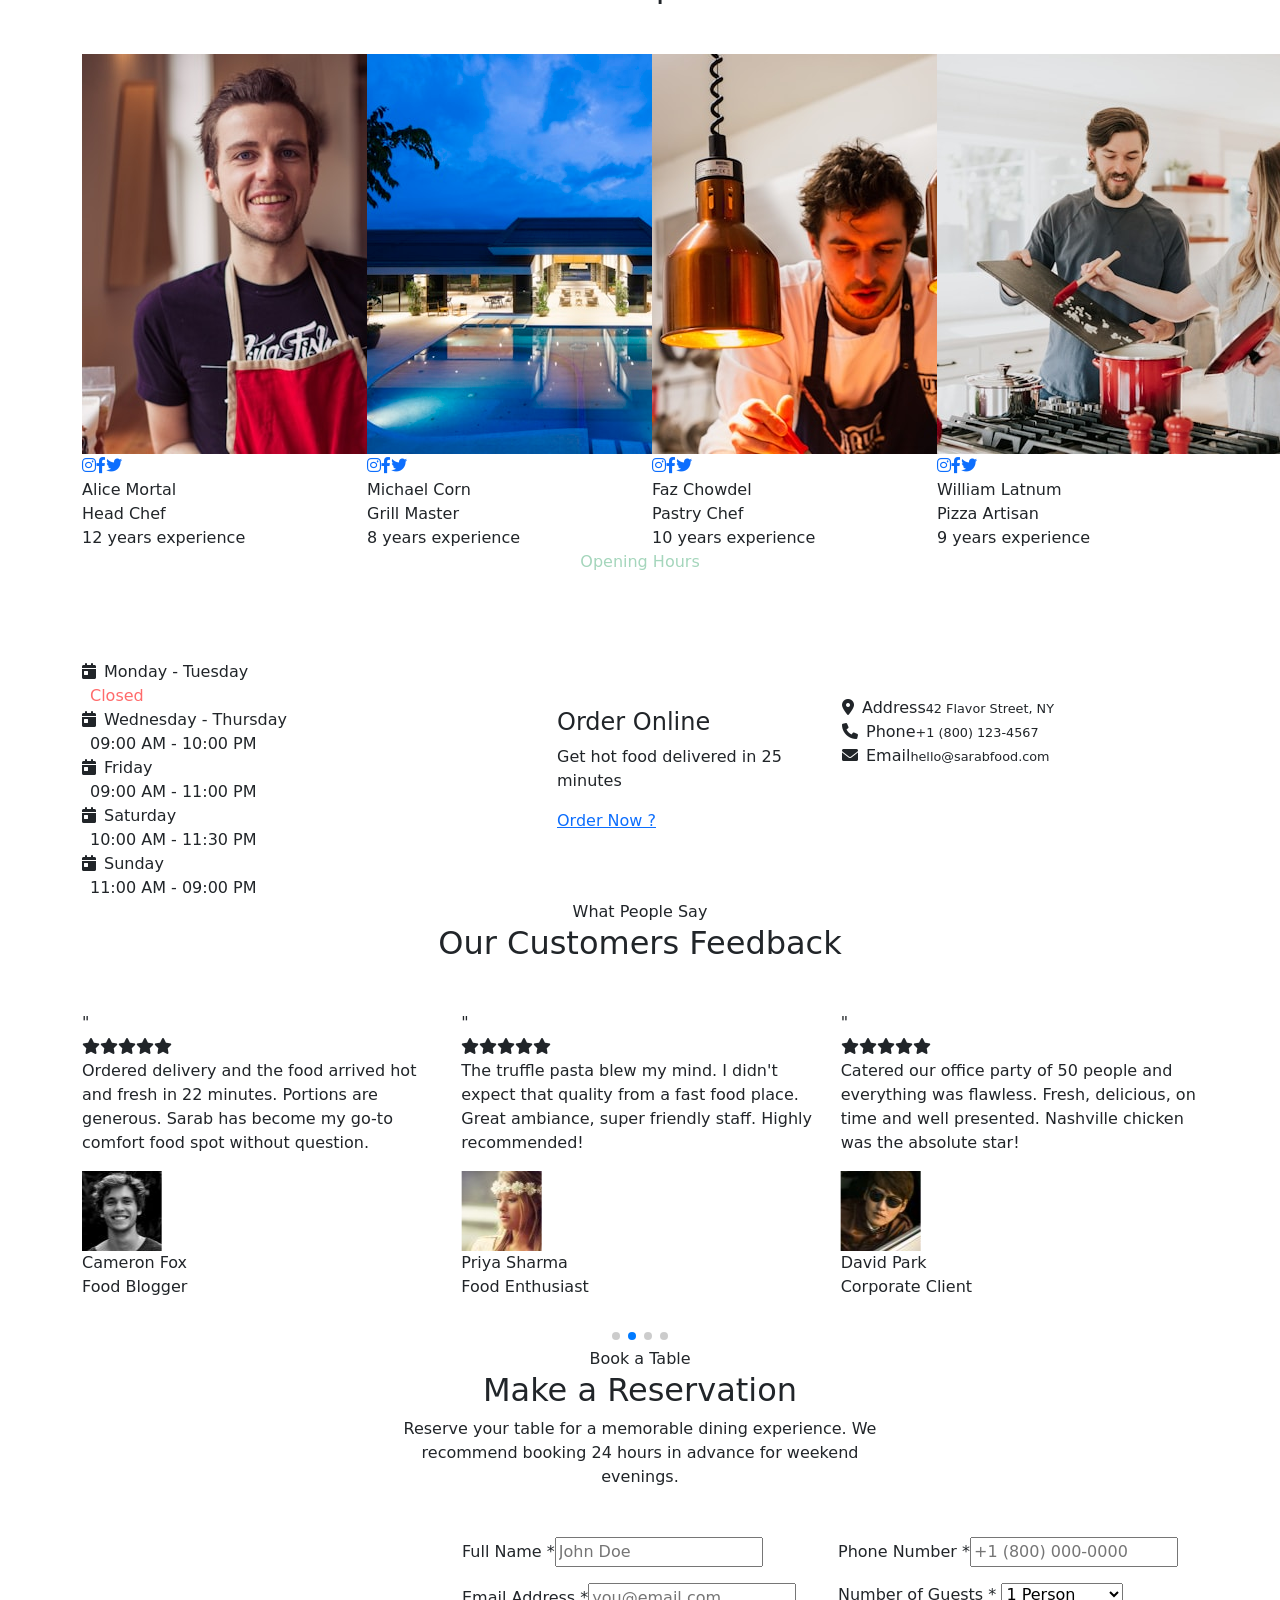
==== commit f6863dc3: "Update index.html" ====
--- a/index.html
+++ b/index.html
@@ -1,1230 +1,2048 @@
-<!DOCTYPE html>
+<!doctype html>
 <html lang="zh-TW">
-   <head>
-      <meta charset="UTF-8">
-      <meta http-equiv="X-UA-Compatible" content="IE=edge">
-      <meta name="viewport" content="width=device-width, initial-scale=1">
-      <meta name="author" content="Sarab">
-      <meta name="description" content="Sarab - Fast Food & Restaurant HTML Template">
-      <title>殺辣霸美食推薦</title>
-      <link href="https://fonts.googleapis.com/css2?family=Playfair+Display:wght@400;700;900&family=Poppins:wght@300;400;500;600;700&family=Dancing+Script:wght@700&display=swap" rel="stylesheet"/>
-      <!-- Bootstrap 5.3 -->
-      <link href="css/bootstrap.min.css" rel="stylesheet"/>
-      <!-- AOS Animate on Scroll -->
-      <link href="css/aos.css" rel="stylesheet"/>
-      <!-- Swiper -->
-      <link href="css/swiper-bundle.min.css" rel="stylesheet"/>
-      <!-- all min css -->
-      <link rel="stylesheet" href="css/all.min.css"/>
-      <!-- magnific CSS -->
-      <link rel="stylesheet" href="css/magnific-popup.css"/>
-      <!-- Style CSS -->
-      <link rel="stylesheet" href="css/style.css" />
-   </head>
-   <body>
-      <!-- ============================================================
+  <head>
+    <!-- Google tag (gtag.js) -->
+    <script
+      async
+      src="https://www.googletagmanager.com/gtag/js?id=G-Q70EDF6NJ6"
+    ></script>
+    <script>
+      window.dataLayer = window.dataLayer || [];
+      function gtag() {
+        dataLayer.push(arguments);
+      }
+      gtag("js", new Date());
+
+      gtag("config", "G-Q70EDF6NJ6");
+    </script>
+
+    <meta charset="UTF-8" />
+    <meta http-equiv="X-UA-Compatible" content="IE=edge" />
+    <meta name="viewport" content="width=device-width, initial-scale=1" />
+    <meta name="author" content="Sarab" />
+    <meta
+      name="description"
+      content="Sarab - Fast Food & Restaurant HTML Template"
+    />
+    <title>殺辣霸美食推薦</title>
+    <link
+      href="https://fonts.googleapis.com/css2?family=Playfair+Display:wght@400;700;900&family=Poppins:wght@300;400;500;600;700&family=Dancing+Script:wght@700&display=swap"
+      rel="stylesheet"
+    />
+    <!-- Bootstrap 5.3 -->
+    <link href="css/bootstrap.min.css" rel="stylesheet" />
+    <!-- AOS Animate on Scroll -->
+    <link href="css/aos.css" rel="stylesheet" />
+    <!-- Swiper -->
+    <link href="css/swiper-bundle.min.css" rel="stylesheet" />
+    <!-- all min css -->
+    <link rel="stylesheet" href="css/all.min.css" />
+    <!-- magnific CSS -->
+    <link rel="stylesheet" href="css/magnific-popup.css" />
+    <!-- Style CSS -->
+    <link rel="stylesheet" href="css/style.css" />
+  </head>
+  <body>
+    <!-- ============================================================
          TOP BAR
          ============================================================ -->
-      <div id="topbar">
-         <div class="container">
-            <div class="d-flex justify-content-between align-items-center flex-wrap gap-2">
-               <div class="top-contact d-flex flex-wrap">
-                  <span><i class="fas fa-phone-alt"></i>+1 (800) 123-4567</span>
-                  <span><i class="fas fa-envelope"></i>hello@sarabfood.com</span>
-                  <span><i class="fas fa-map-marker-alt"></i>42 Flavor Street, NY</span>
-               </div>
-               <div class="d-flex align-items-center gap-3">
-                  <span class="ttag"><i class="fas fa-fire me-1"></i>Free Delivery Today!</span>
-                  <div class="tsoc">
-                     <a href="#"><i class="fab fa-facebook-f"></i></a>
-                     <a href="#"><i class="fab fa-instagram"></i></a>
-                     <a href="#"><i class="fab fa-tiktok"></i></a>
-                     <a href="#"><i class="fab fa-youtube"></i></a>
-                  </div>
-               </div>
-            </div>
-         </div>
-      </div>
-      <!-- ============================================================
+    <div id="topbar">
+      <div class="container">
+        <div
+          class="d-flex justify-content-between align-items-center flex-wrap gap-2"
+        >
+          <div class="top-contact d-flex flex-wrap">
+            <span><i class="fas fa-phone-alt"></i>+1 (800) 123-4567</span>
+            <span><i class="fas fa-envelope"></i>hello@sarabfood.com</span>
+            <span
+              ><i class="fas fa-map-marker-alt"></i>42 Flavor Street, NY</span
+            >
+          </div>
+          <div class="d-flex align-items-center gap-3">
+            <span class="ttag"
+              ><i class="fas fa-fire me-1"></i>Free Delivery Today!</span
+            >
+            <div class="tsoc">
+              <a href="#"><i class="fab fa-facebook-f"></i></a>
+              <a href="#"><i class="fab fa-instagram"></i></a>
+              <a href="#"><i class="fab fa-tiktok"></i></a>
+              <a href="#"><i class="fab fa-youtube"></i></a>
+            </div>
+          </div>
+        </div>
+      </div>
+    </div>
+    <!-- ============================================================
          NAVBAR
          ============================================================ -->
-      <nav class="navbar navbar-expand-lg" id="nav">
-         <div class="container">
-            <a class="navbar-brand" href="#">
-               <div class="blogo">
-                  <div class="bico"><i class="fas fa-utensils"></i></div>
-                  <div>
-                     <div class="bname">Sar<span>ab</span></div>
-                     <div class="bsub">Fast Food & Restaurant</div>
-                  </div>
-               </div>
-            </a>
-            <button class="navbar-toggler border-0" type="button" data-bs-toggle="collapse" data-bs-target="#navmenu">
-            <i class="fas fa-bars" style="color:var(--primary);font-size:1.35rem;"></i>
+    <nav class="navbar navbar-expand-lg" id="nav">
+      <div class="container">
+        <a class="navbar-brand" href="#">
+          <div class="blogo">
+            <div class="bico"><i class="fas fa-utensils"></i></div>
+            <div>
+              <div class="bname">Sar<span>ab</span></div>
+              <div class="bsub">Fast Food & Restaurant</div>
+            </div>
+          </div>
+        </a>
+        <button
+          class="navbar-toggler border-0"
+          type="button"
+          data-bs-toggle="collapse"
+          data-bs-target="#navmenu"
+        >
+          <i
+            class="fas fa-bars"
+            style="color: var(--primary); font-size: 1.35rem"
+          ></i>
+        </button>
+        <div class="collapse navbar-collapse" id="navmenu">
+          <ul class="navbar-nav mx-auto">
+            <li class="nav-item">
+              <a class="nav-link active" href="#hero">Home</a>
+            </li>
+            <li class="nav-item">
+              <a class="nav-link" href="#about">About</a>
+            </li>
+            <li class="nav-item"><a class="nav-link" href="#menu">Menu</a></li>
+            <li class="nav-item">
+              <a class="nav-link" href="#chefs">Chefs</a>
+            </li>
+            <li class="nav-item">
+              <a class="nav-link" href="#reservation">Reservation</a>
+            </li>
+            <li class="nav-item">
+              <a class="nav-link" href="#testimonials">Reviews</a>
+            </li>
+            <li class="nav-item">
+              <a class="nav-link" href="#contact-section">Contact</a>
+            </li>
+          </ul>
+          <div class="d-flex align-items-center gap-1">
+            <!-- FIX 1: Search button -->
+            <button id="navSearchBtn" title="Search">
+              <i class="fas fa-search"></i>
             </button>
-            <div class="collapse navbar-collapse" id="navmenu">
-               <ul class="navbar-nav mx-auto">
-                  <li class="nav-item"><a class="nav-link active" href="#hero">Home</a></li>
-                  <li class="nav-item"><a class="nav-link" href="#about">About</a></li>
-                  <li class="nav-item"><a class="nav-link" href="#menu">Menu</a></li>
-                  <li class="nav-item"><a class="nav-link" href="#chefs">Chefs</a></li>
-                  <li class="nav-item"><a class="nav-link" href="#reservation">Reservation</a></li>
-                  <li class="nav-item"><a class="nav-link" href="#testimonials">Reviews</a></li>
-                  <li class="nav-item"><a class="nav-link" href="#contact-section">Contact</a></li>
-               </ul>
-               <div class="d-flex align-items-center gap-1">
-                  <!-- FIX 1: Search button -->
-                  <button id="navSearchBtn" title="Search"><i class="fas fa-search"></i></button>
-                  <a href="#menu" class="nav-link nav-cta"><i class="fas fa-shopping-bag me-1"></i>Order Now</a>
-               </div>
-            </div>
-         </div>
-      </nav>
-      <!-- ============================================================
+            <a href="#menu" class="nav-link nav-cta"
+              ><i class="fas fa-shopping-bag me-1"></i>Order Now</a
+            >
+          </div>
+        </div>
+      </div>
+    </nav>
+    <!-- ============================================================
          FIX 1 � SEARCH OVERLAY POPUP
          ============================================================ -->
-      <div id="searchOv">
-         <button class="sovclose" id="searchClose"><i class="fas fa-times"></i></button>
-         <div class="sovbox">
-            <h4>What are you craving today?</h4>
-            <div class="sovinput">
-               <input type="text" id="searchInput" placeholder="Search burgers, pizza, chicken..." autocomplete="off"/>
-               <button><i class="fas fa-search"></i></button>
-            </div>
-            <!-- Categories inside search box -->
-            <div class="sovcats">
-               <div class="sovcat active" data-cat="all">
-                  <img src="img/menu/1.jpg" alt=""/>All Items
-               </div>
-               <div class="sovcat" data-cat="burgers">
-                  <img src="img/menu/1.jpg" alt=""/>Burgers
-               </div>
-               <div class="sovcat" data-cat="pizza">
-                  <img src="img/menu/2.jpg" alt=""/>Pizza
-               </div>
-               <div class="sovcat" data-cat="chicken">
-                  <img src="img/menu/3.jpg" alt=""/>Chicken
-               </div>
-               <div class="sovcat" data-cat="wraps">
-                  <img src="img/menu/4.jpg" alt=""/>Wraps
-               </div>
-               <div class="sovcat" data-cat="pasta">
-                  <img src="img/menu/5.jpg" alt=""/>Pasta
-               </div>
-               <div class="sovcat" data-cat="desserts">
-                  <img src="img/menu/6.jpg" alt=""/>Desserts
-               </div>
-            </div>
-            <div class="sovtrend">
-               <p><i class="fas fa-fire me-1" style="color:var(--secondary);"></i>Trending Searches</p>
-               <span class="ttag">Smash Burger</span>
-               <span class="ttag">Nashville Chicken</span>
-               <span class="ttag">Truffle Pizza</span>
-               <span class="ttag">Lava Cake</span>
-               <span class="ttag">Loaded Fries</span>
-               <span class="ttag">Mango Shake</span>
-            </div>
-         </div>
-      </div>
-      <!-- ============================================================
+    <div id="searchOv">
+      <button class="sovclose" id="searchClose">
+        <i class="fas fa-times"></i>
+      </button>
+      <div class="sovbox">
+        <h4>What are you craving today?</h4>
+        <div class="sovinput">
+          <input
+            type="text"
+            id="searchInput"
+            placeholder="Search burgers, pizza, chicken..."
+            autocomplete="off"
+          />
+          <button><i class="fas fa-search"></i></button>
+        </div>
+        <!-- Categories inside search box -->
+        <div class="sovcats">
+          <div class="sovcat active" data-cat="all">
+            <img src="img/menu/1.jpg" alt="" />All Items
+          </div>
+          <div class="sovcat" data-cat="burgers">
+            <img src="img/menu/1.jpg" alt="" />Burgers
+          </div>
+          <div class="sovcat" data-cat="pizza">
+            <img src="img/menu/2.jpg" alt="" />Pizza
+          </div>
+          <div class="sovcat" data-cat="chicken">
+            <img src="img/menu/3.jpg" alt="" />Chicken
+          </div>
+          <div class="sovcat" data-cat="wraps">
+            <img src="img/menu/4.jpg" alt="" />Wraps
+          </div>
+          <div class="sovcat" data-cat="pasta">
+            <img src="img/menu/5.jpg" alt="" />Pasta
+          </div>
+          <div class="sovcat" data-cat="desserts">
+            <img src="img/menu/6.jpg" alt="" />Desserts
+          </div>
+        </div>
+        <div class="sovtrend">
+          <p>
+            <i class="fas fa-fire me-1" style="color: var(--secondary)"></i
+            >Trending Searches
+          </p>
+          <span class="ttag">Smash Burger</span>
+          <span class="ttag">Nashville Chicken</span>
+          <span class="ttag">Truffle Pizza</span>
+          <span class="ttag">Lava Cake</span>
+          <span class="ttag">Loaded Fries</span>
+          <span class="ttag">Mango Shake</span>
+        </div>
+      </div>
+    </div>
+    <!-- ============================================================
          HERO
          ============================================================ -->
-      <section id="hero">
-         <div class="hs hs1"></div>
-         <div class="hs hs2"></div>
-         <div class="hbgtxt">FOOD</div>
-         <div class="container">
-            <div class="row align-items-center g-5" style="min-height:88vh;">
-               <div class="col-lg-6">
-                  <div class="hbadge">
-                     <div class="hbi"><i class="fas fa-star"></i></div>
-                     <span>#1 Rated Fast Food Restaurant in New York</span>
-                  </div>
-                  <h1 class="htitle">Delicious <span class="hl">Fast Food</span><br/>for Every Moment</h1>
-                  <p class="hdesc">Experience bold flavors crafted from premium ingredients. From crispy burgers to gourmet pizzas - every bite is an adventure worth savoring.</p>
-                  <div class="d-flex flex-wrap gap-3 mb-2">
-                     <a href="#menu" class="btn-red"><i class="fas fa-utensils"></i>Explore Menu</a>
-                     <!-- FIX 2: Magnific popup video trigger -->
-					 <a href="https://www.youtube.com/watch?v=RXv_uIN6e-Y" class="magnific_popup btn-play popup-youtube">
-						<div class="pico"><i class="fas fa-play"></i></div>
-						<span>Watch Our Story</span>
-					 </a>
-                  </div>
-                  <div class="hstats d-flex gap-3 flex-wrap mt-4">
-                     <div class="hstat"><span class="snum">850<em>+</em></span><small>Happy Customers</small></div>
-                     <div class="sdiv"></div>
-                     <div class="hstat"><span class="snum">120<em>+</em></span><small>Menu Items</small></div>
-                     <div class="sdiv"></div>
-                     <div class="hstat"><span class="snum">15<em>+</em></span><small>Expert Chefs</small></div>
-                     <div class="sdiv"></div>
-                     <div class="hstat"><span class="snum">12<em>yr</em></span><small>Experience</small></div>
-                  </div>
-               </div>
-               <div class="col-lg-6">
-                  <div style="position:relative;text-align:center;">
-                     <div class="hcircle">
-                        <img src="img/banner-img.jpg" alt="Burger"/>
-                     </div>
-                     <div class="fcard fc1">
-                        <div class="fcoi r"><i class="fas fa-fire"></i></div>
-                        <div><span class="fcnum">Hot Deal</span><span class="fcsm">30% off today</span></div>
-                     </div>
-                     <div class="fcard fc2">
-                        <div class="fcoi y"><i class="fas fa-star"></i></div>
-                        <div><span class="fcnum">4.9/5</span><span class="fcsm">2k+ reviews</span></div>
-                     </div>
-                     <div class="fcard fc3">
-                        <div class="fcoi g"><i class="fas fa-clock"></i></div>
-                        <div><span class="fcnum">20 min</span><span class="fcsm">Fast delivery</span></div>
-                     </div>
-                  </div>
-               </div>
-            </div>
-         </div>
-      </section>
-      <!-- MARQUEE -->
-      <div class="mqsec">
-         <div class="mqtrack">
-            <div class="mqitem"><i class="fas fa-circle"></i>Crispy Fried Chicken</div>
-            <div class="mqitem"><i class="fas fa-circle"></i>Gourmet Burgers</div>
-            <div class="mqitem"><i class="fas fa-circle"></i>Artisan Pizzas</div>
-            <div class="mqitem"><i class="fas fa-circle"></i>Fresh Wraps &amp; Rolls</div>
-            <div class="mqitem"><i class="fas fa-circle"></i>Loaded Fries</div>
-            <div class="mqitem"><i class="fas fa-circle"></i>Ice Cream Shakes</div>
-            <div class="mqitem"><i class="fas fa-circle"></i>Grilled Sandwiches</div>
-            <div class="mqitem"><i class="fas fa-circle"></i>Crispy Fried Chicken</div>
-            <div class="mqitem"><i class="fas fa-circle"></i>Gourmet Burgers</div>
-            <div class="mqitem"><i class="fas fa-circle"></i>Artisan Pizzas</div>
-            <div class="mqitem"><i class="fas fa-circle"></i>Fresh Wraps &amp; Rolls</div>
-            <div class="mqitem"><i class="fas fa-circle"></i>Loaded Fries</div>
-            <div class="mqitem"><i class="fas fa-circle"></i>Ice Cream Shakes</div>
-            <div class="mqitem"><i class="fas fa-circle"></i>Grilled Sandwiches</div>
-         </div>
-      </div>
-      <!-- CATEGORY -->
-      <section id="category">
-         <div class="container">
-            <div class="text-center mb-5" data-aos="fade-up">
-               <span class="slbl">What We Offer</span>
-               <h2 class="stitle">Browse by <span>Category</span></h2>
-               <div class="sline"></div>
-               <p class="sdesc mx-auto" style="max-width:480px;">From sizzling burgers to exotic world cuisines - find your favourite in our menu</p>
-            </div>
-            <div class="row g-3 justify-content-center">
-               <div class="col-6 col-sm-4 col-md-3 col-lg-2" data-aos="zoom-in" data-aos-delay="0">
-                  <div class="catcard active" data-filter="all">
-                     <img class="catimg" src="img/category/1.jpg" alt=""/>
-                     <div class="catnm">All Items</div>
-                     <div class="catct">99 items</div>
-                  </div>
-               </div>
-               <div class="col-6 col-sm-4 col-md-3 col-lg-2" data-aos="zoom-in" data-aos-delay="70">
-                  <div class="catcard" data-filter="burgers">
-                     <img class="catimg" src="img/category/2.jpg" alt=""/>
-                     <div class="catnm">Burgers</div>
-                     <div class="catct">24 items</div>
-                  </div>
-               </div>
-               <div class="col-6 col-sm-4 col-md-3 col-lg-2" data-aos="zoom-in" data-aos-delay="140">
-                  <div class="catcard" data-filter="pizza">
-                     <img class="catimg" src="img/category/3.jpg" alt=""/>
-                     <div class="catnm">Pizza</div>
-                     <div class="catct">18 items</div>
-                  </div>
-               </div>
-               <div class="col-6 col-sm-4 col-md-3 col-lg-2" data-aos="zoom-in" data-aos-delay="210">
-                  <div class="catcard" data-filter="chicken">
-                     <img class="catimg" src="img/category/4.jpg" alt=""/>
-                     <div class="catnm">Fried Chicken</div>
-                     <div class="catct">15 items</div>
-                  </div>
-               </div>
-               <div class="col-6 col-sm-4 col-md-3 col-lg-2" data-aos="zoom-in" data-aos-delay="280">
-                  <div class="catcard" data-filter="wraps">
-                     <img class="catimg" src="img/category/5.jpg" alt=""/>
-                     <div class="catnm">Wraps</div>
-                     <div class="catct">12 items</div>
-                  </div>
-               </div>
-               <div class="col-6 col-sm-4 col-md-3 col-lg-2" data-aos="zoom-in" data-aos-delay="350">
-                  <div class="catcard" data-filter="desserts">
-                     <img class="catimg" src="img/category/6.jpg" alt=""/>
-                     <div class="catnm">Desserts</div>
-                     <div class="catct">20 items</div>
-                  </div>
-               </div>
-            </div>
-         </div>
-      </section>
-      <!-- ABOUT -->
-      <section id="about">
-         <div class="container">
-            <div class="row align-items-center g-5">
-               <div class="col-lg-5" data-aos="fade-right">
-                  <div class="astack">
-                     <div class="aexp"><span class="anum">12+</span><small>Years of<br/>Excellence</small></div>
-                     <div class="amain"><img src="img/about1.jpg" alt="Restaurant"/></div>
-                     <div class="asm"><img src="img/about2.jpg" alt=""/></div>
-                  </div>
-               </div>
-               <div class="col-lg-7" data-aos="fade-left">
-                  <span class="slbl">Our Story</span>
-                  <h2 class="stitle text-start">We Invite You to Visit<br/>Our <span>Food Restaurant</span></h2>
-                  <div class="sline lft"></div>
-                  <p class="sdesc mb-4">Founded in 2012, Sarab began as a small corner joint with a big dream - to serve food that brings people together. Today we're proud to serve thousands of happy customers every week with the same passion that started it all.</p>
-                  <div class="mb-4">
-                     <div class="fti">
-                        <div class="ftico r"><i class="fas fa-leaf"></i></div>
-                        <div>
-                           <h6>100% Fresh Ingredients</h6>
-                           <p>We source locally and sustainably. Every ingredient is hand-picked daily for maximum freshness.</p>
-                        </div>
-                     </div>
-                     <div class="fti">
-                        <div class="ftico y"><i class="fas fa-award"></i></div>
-                        <div>
-                           <h6>Award-Winning Recipes</h6>
-                           <p>Our signature recipes have won national culinary awards 5 years in a row.</p>
-                        </div>
-                     </div>
-                     <div class="fti">
-                        <div class="ftico g"><i class="fas fa-shipping-fast"></i></div>
-                        <div>
-                           <h6>Lightning-Fast Delivery</h6>
-                           <p>Order online and get hot, fresh food at your door in under 25 minutes, guaranteed.</p>
-                        </div>
-                     </div>
-                  </div>
-                  <a href="#menu" class="btn-red"><i class="fas fa-book-open"></i>View Full Menu</a>
-               </div>
-            </div>
-         </div>
-      </section>
-      <!-- ============================================================
+    <section id="hero">
+      <div class="hs hs1"></div>
+      <div class="hs hs2"></div>
+      <div class="hbgtxt">FOOD</div>
+      <div class="container">
+        <div class="row align-items-center g-5" style="min-height: 88vh">
+          <div class="col-lg-6">
+            <div class="hbadge">
+              <div class="hbi"><i class="fas fa-star"></i></div>
+              <span>#1 Rated Fast Food Restaurant in New York</span>
+            </div>
+            <h1 class="htitle">
+              Delicious <span class="hl">Fast Food</span><br />for Every Moment
+            </h1>
+            <p class="hdesc">
+              Experience bold flavors crafted from premium ingredients. From
+              crispy burgers to gourmet pizzas - every bite is an adventure
+              worth savoring.
+            </p>
+            <div class="d-flex flex-wrap gap-3 mb-2">
+              <a href="#menu" class="btn-red"
+                ><i class="fas fa-utensils"></i>Explore Menu</a
+              >
+              <!-- FIX 2: Magnific popup video trigger -->
+              <a
+                href="https://www.youtube.com/watch?v=RXv_uIN6e-Y"
+                class="magnific_popup btn-play popup-youtube"
+              >
+                <div class="pico"><i class="fas fa-play"></i></div>
+                <span>Watch Our Story</span>
+              </a>
+            </div>
+            <div class="hstats d-flex gap-3 flex-wrap mt-4">
+              <div class="hstat">
+                <span class="snum">850<em>+</em></span
+                ><small>Happy Customers</small>
+              </div>
+              <div class="sdiv"></div>
+              <div class="hstat">
+                <span class="snum">120<em>+</em></span
+                ><small>Menu Items</small>
+              </div>
+              <div class="sdiv"></div>
+              <div class="hstat">
+                <span class="snum">15<em>+</em></span
+                ><small>Expert Chefs</small>
+              </div>
+              <div class="sdiv"></div>
+              <div class="hstat">
+                <span class="snum">12<em>yr</em></span
+                ><small>Experience</small>
+              </div>
+            </div>
+          </div>
+          <div class="col-lg-6">
+            <div style="position: relative; text-align: center">
+              <div class="hcircle">
+                <img src="img/banner-img.jpg" alt="Burger" />
+              </div>
+              <div class="fcard fc1">
+                <div class="fcoi r"><i class="fas fa-fire"></i></div>
+                <div>
+                  <span class="fcnum">Hot Deal</span
+                  ><span class="fcsm">30% off today</span>
+                </div>
+              </div>
+              <div class="fcard fc2">
+                <div class="fcoi y"><i class="fas fa-star"></i></div>
+                <div>
+                  <span class="fcnum">4.9/5</span
+                  ><span class="fcsm">2k+ reviews</span>
+                </div>
+              </div>
+              <div class="fcard fc3">
+                <div class="fcoi g"><i class="fas fa-clock"></i></div>
+                <div>
+                  <span class="fcnum">20 min</span
+                  ><span class="fcsm">Fast delivery</span>
+                </div>
+              </div>
+            </div>
+          </div>
+        </div>
+      </div>
+    </section>
+    <!-- MARQUEE -->
+    <div class="mqsec">
+      <div class="mqtrack">
+        <div class="mqitem">
+          <i class="fas fa-circle"></i>Crispy Fried Chicken
+        </div>
+        <div class="mqitem"><i class="fas fa-circle"></i>Gourmet Burgers</div>
+        <div class="mqitem"><i class="fas fa-circle"></i>Artisan Pizzas</div>
+        <div class="mqitem">
+          <i class="fas fa-circle"></i>Fresh Wraps &amp; Rolls
+        </div>
+        <div class="mqitem"><i class="fas fa-circle"></i>Loaded Fries</div>
+        <div class="mqitem"><i class="fas fa-circle"></i>Ice Cream Shakes</div>
+        <div class="mqitem">
+          <i class="fas fa-circle"></i>Grilled Sandwiches
+        </div>
+        <div class="mqitem">
+          <i class="fas fa-circle"></i>Crispy Fried Chicken
+        </div>
+        <div class="mqitem"><i class="fas fa-circle"></i>Gourmet Burgers</div>
+        <div class="mqitem"><i class="fas fa-circle"></i>Artisan Pizzas</div>
+        <div class="mqitem">
+          <i class="fas fa-circle"></i>Fresh Wraps &amp; Rolls
+        </div>
+        <div class="mqitem"><i class="fas fa-circle"></i>Loaded Fries</div>
+        <div class="mqitem"><i class="fas fa-circle"></i>Ice Cream Shakes</div>
+        <div class="mqitem">
+          <i class="fas fa-circle"></i>Grilled Sandwiches
+        </div>
+      </div>
+    </div>
+    <!-- CATEGORY -->
+    <section id="category">
+      <div class="container">
+        <div class="text-center mb-5" data-aos="fade-up">
+          <span class="slbl">What We Offer</span>
+          <h2 class="stitle">Browse by <span>Category</span></h2>
+          <div class="sline"></div>
+          <p class="sdesc mx-auto" style="max-width: 480px">
+            From sizzling burgers to exotic world cuisines - find your favourite
+            in our menu
+          </p>
+        </div>
+        <div class="row g-3 justify-content-center">
+          <div
+            class="col-6 col-sm-4 col-md-3 col-lg-2"
+            data-aos="zoom-in"
+            data-aos-delay="0"
+          >
+            <div class="catcard active" data-filter="all">
+              <img class="catimg" src="img/category/1.jpg" alt="" />
+              <div class="catnm">All Items</div>
+              <div class="catct">99 items</div>
+            </div>
+          </div>
+          <div
+            class="col-6 col-sm-4 col-md-3 col-lg-2"
+            data-aos="zoom-in"
+            data-aos-delay="70"
+          >
+            <div class="catcard" data-filter="burgers">
+              <img class="catimg" src="img/category/2.jpg" alt="" />
+              <div class="catnm">Burgers</div>
+              <div class="catct">24 items</div>
+            </div>
+          </div>
+          <div
+            class="col-6 col-sm-4 col-md-3 col-lg-2"
+            data-aos="zoom-in"
+            data-aos-delay="140"
+          >
+            <div class="catcard" data-filter="pizza">
+              <img class="catimg" src="img/category/3.jpg" alt="" />
+              <div class="catnm">Pizza</div>
+              <div class="catct">18 items</div>
+            </div>
+          </div>
+          <div
+            class="col-6 col-sm-4 col-md-3 col-lg-2"
+            data-aos="zoom-in"
+            data-aos-delay="210"
+          >
+            <div class="catcard" data-filter="chicken">
+              <img class="catimg" src="img/category/4.jpg" alt="" />
+              <div class="catnm">Fried Chicken</div>
+              <div class="catct">15 items</div>
+            </div>
+          </div>
+          <div
+            class="col-6 col-sm-4 col-md-3 col-lg-2"
+            data-aos="zoom-in"
+            data-aos-delay="280"
+          >
+            <div class="catcard" data-filter="wraps">
+              <img class="catimg" src="img/category/5.jpg" alt="" />
+              <div class="catnm">Wraps</div>
+              <div class="catct">12 items</div>
+            </div>
+          </div>
+          <div
+            class="col-6 col-sm-4 col-md-3 col-lg-2"
+            data-aos="zoom-in"
+            data-aos-delay="350"
+          >
+            <div class="catcard" data-filter="desserts">
+              <img class="catimg" src="img/category/6.jpg" alt="" />
+              <div class="catnm">Desserts</div>
+              <div class="catct">20 items</div>
+            </div>
+          </div>
+        </div>
+      </div>
+    </section>
+    <!-- ABOUT -->
+    <section id="about">
+      <div class="container">
+        <div class="row align-items-center g-5">
+          <div class="col-lg-5" data-aos="fade-right">
+            <div class="astack">
+              <div class="aexp">
+                <span class="anum">12+</span
+                ><small>Years of<br />Excellence</small>
+              </div>
+              <div class="amain">
+                <img src="img/about1.jpg" alt="Restaurant" />
+              </div>
+              <div class="asm"><img src="img/about2.jpg" alt="" /></div>
+            </div>
+          </div>
+          <div class="col-lg-7" data-aos="fade-left">
+            <span class="slbl">Our Story</span>
+            <h2 class="stitle text-start">
+              We Invite You to Visit<br />Our <span>Food Restaurant</span>
+            </h2>
+            <div class="sline lft"></div>
+            <p class="sdesc mb-4">
+              Founded in 2012, Sarab began as a small corner joint with a big
+              dream - to serve food that brings people together. Today we're
+              proud to serve thousands of happy customers every week with the
+              same passion that started it all.
+            </p>
+            <div class="mb-4">
+              <div class="fti">
+                <div class="ftico r"><i class="fas fa-leaf"></i></div>
+                <div>
+                  <h6>100% Fresh Ingredients</h6>
+                  <p>
+                    We source locally and sustainably. Every ingredient is
+                    hand-picked daily for maximum freshness.
+                  </p>
+                </div>
+              </div>
+              <div class="fti">
+                <div class="ftico y"><i class="fas fa-award"></i></div>
+                <div>
+                  <h6>Award-Winning Recipes</h6>
+                  <p>
+                    Our signature recipes have won national culinary awards 5
+                    years in a row.
+                  </p>
+                </div>
+              </div>
+              <div class="fti">
+                <div class="ftico g"><i class="fas fa-shipping-fast"></i></div>
+                <div>
+                  <h6>Lightning-Fast Delivery</h6>
+                  <p>
+                    Order online and get hot, fresh food at your door in under
+                    25 minutes, guaranteed.
+                  </p>
+                </div>
+              </div>
+            </div>
+            <a href="#menu" class="btn-red"
+              ><i class="fas fa-book-open"></i>View Full Menu</a
+            >
+          </div>
+        </div>
+      </div>
+    </section>
+    <!-- ============================================================
          MENU � FIX 3 (filter works) + FIX 4 (plus opens popup)
          ============================================================ -->
-      <section id="menu">
-         <div class="container">
-            <div class="text-center mb-5" data-aos="fade-up">
-               <span class="slbl">What's Cooking</span>
-               <h2 class="stitle">Our Delicious <span>Menu</span></h2>
-               <div class="sline"></div>
-            </div>
-            <!-- FIX 3 � filter buttons -->
-            <div class="text-center mb-4" data-aos="fade-up">
-               <button class="filtbtn active" data-f="all">All</button>
-               <button class="filtbtn" data-f="burgers">Burgers</button>
-               <button class="filtbtn" data-f="pizza">Pizza</button>
-               <button class="filtbtn" data-f="chicken">Chicken</button>
-               <button class="filtbtn" data-f="wraps">Wraps</button>
-               <button class="filtbtn" data-f="desserts">Desserts</button>
-               <button class="filtbtn" data-f="pasta">Pasta</button>
-            </div>
-            <div class="row g-4" id="mgrid">
-               <!-- CARD 1: Burgers -->
-               <div class="col-sm-6 col-lg-4 mwrap" data-c="burgers" data-aos="fade-up">
-                  <div class="mcard"
-                     data-img="img/menu/1.jpg"
-                     data-title="Classic Smash Burger"
-                     data-cat="Burgers"
-                     data-price="$14.99" data-old="$18.99"
-                     data-rating="4.9" data-reviews="128"
-                     data-cal="620" data-time="12"
-                     data-desc="Double smashed patty, cheddar cheese, caramelized onions, house pickles and our legendary special sauce. Made fresh to order on a toasted brioche bun."
-                     data-tags="Spicy,Bestseller,Beef">
-                     <div class="mimg">
-                        <img src="img/menu/1.jpg" alt="Smash Burger"/>
-                        <div class="mbdg hot"><i class="fas fa-star"></i> Hot</div>
-                        <div class="mhrt"><i class="far fa-heart"></i></div>
-                     </div>
-                     <div class="mbody">
-                        <div class="mcat">Burgers</div>
-                        <div class="mtit">Classic Smash Burger</div>
-                        <div class="mdesc">Double smashed patty, cheddar, caramelized onions, pickles &amp; special sauce</div>
-                        <div class="mfoot">
-                           <div>
-                              <div class="mprice">$14.99 <small>$18.99</small></div>
-                              <div class="mstars"><i class="fas fa-star"></i> <span style="color:#bbb;font-size:.7rem;">(128)</span></div>
-                           </div>
-                           <button class="madd" title="View Details"><i class="fas fa-plus"></i></button>
-                        </div>
-                     </div>
+    <section id="menu">
+      <div class="container">
+        <div class="text-center mb-5" data-aos="fade-up">
+          <span class="slbl">What's Cooking</span>
+          <h2 class="stitle">Our Delicious <span>Menu</span></h2>
+          <div class="sline"></div>
+        </div>
+        <!-- FIX 3 � filter buttons -->
+        <div class="text-center mb-4" data-aos="fade-up">
+          <button class="filtbtn active" data-f="all">All</button>
+          <button class="filtbtn" data-f="burgers">Burgers</button>
+          <button class="filtbtn" data-f="pizza">Pizza</button>
+          <button class="filtbtn" data-f="chicken">Chicken</button>
+          <button class="filtbtn" data-f="wraps">Wraps</button>
+          <button class="filtbtn" data-f="desserts">Desserts</button>
+          <button class="filtbtn" data-f="pasta">Pasta</button>
+        </div>
+        <div class="row g-4" id="mgrid">
+          <!-- CARD 1: Burgers -->
+          <div
+            class="col-sm-6 col-lg-4 mwrap"
+            data-c="burgers"
+            data-aos="fade-up"
+          >
+            <div
+              class="mcard"
+              data-img="img/menu/1.jpg"
+              data-title="Classic Smash Burger"
+              data-cat="Burgers"
+              data-price="$14.99"
+              data-old="$18.99"
+              data-rating="4.9"
+              data-reviews="128"
+              data-cal="620"
+              data-time="12"
+              data-desc="Double smashed patty, cheddar cheese, caramelized onions, house pickles and our legendary special sauce. Made fresh to order on a toasted brioche bun."
+              data-tags="Spicy,Bestseller,Beef"
+            >
+              <div class="mimg">
+                <img src="img/menu/1.jpg" alt="Smash Burger" />
+                <div class="mbdg hot"><i class="fas fa-star"></i> Hot</div>
+                <div class="mhrt"><i class="far fa-heart"></i></div>
+              </div>
+              <div class="mbody">
+                <div class="mcat">Burgers</div>
+                <div class="mtit">Classic Smash Burger</div>
+                <div class="mdesc">
+                  Double smashed patty, cheddar, caramelized onions, pickles
+                  &amp; special sauce
+                </div>
+                <div class="mfoot">
+                  <div>
+                    <div class="mprice">$14.99 <small>$18.99</small></div>
+                    <div class="mstars">
+                      <i class="fas fa-star"></i>
+                      <span style="color: #bbb; font-size: 0.7rem">(128)</span>
+                    </div>
                   </div>
-               </div>
-               <!-- CARD 2: Pizza -->
-               <div class="col-sm-6 col-lg-4 mwrap" data-c="pizza" data-aos="fade-up" data-aos-delay="80">
-                  <div class="mcard"
-                     data-img="img/menu/2.jpg"
-                     data-title="Margherita Royale"
-                     data-cat="Pizza"
-                     data-price="$19.99" data-old="$24.99"
-                     data-rating="4.8" data-reviews="95"
-                     data-cal="480" data-time="18"
-                     data-desc="San Marzano tomatoes, fresh buffalo mozzarella, fragrant basil leaves, drizzled with Italian truffle oil on a hand-stretched sourdough base."
-                     data-tags="Vegetarian,New,Italian">
-                     <div class="mimg">
-                        <img src="img/menu/2.jpg" alt="Pizza"/>
-                        <div class="mbdg new"><i class="fas fa-star"></i> New</div>
-                        <div class="mhrt"><i class="far fa-heart"></i></div>
-                     </div>
-                     <div class="mbody">
-                        <div class="mcat">Pizza</div>
-                        <div class="mtit">Margherita Royale</div>
-                        <div class="mdesc">San Marzano tomatoes, buffalo mozzarella, basil &amp; truffle oil on sourdough</div>
-                        <div class="mfoot">
-                           <div>
-                              <div class="mprice">$19.99 <small>$24.99</small></div>
-                              <div class="mstars"><i class="fas fa-star"></i> <span style="color:#bbb;font-size:.7rem;">(95)</span></div>
-                           </div>
-                           <button class="madd" title="View Details"><i class="fas fa-plus"></i></button>
-                        </div>
-                     </div>
+                  <button class="madd" title="View Details">
+                    <i class="fas fa-plus"></i>
+                  </button>
+                </div>
+              </div>
+            </div>
+          </div>
+          <!-- CARD 2: Pizza -->
+          <div
+            class="col-sm-6 col-lg-4 mwrap"
+            data-c="pizza"
+            data-aos="fade-up"
+            data-aos-delay="80"
+          >
+            <div
+              class="mcard"
+              data-img="img/menu/2.jpg"
+              data-title="Margherita Royale"
+              data-cat="Pizza"
+              data-price="$19.99"
+              data-old="$24.99"
+              data-rating="4.8"
+              data-reviews="95"
+              data-cal="480"
+              data-time="18"
+              data-desc="San Marzano tomatoes, fresh buffalo mozzarella, fragrant basil leaves, drizzled with Italian truffle oil on a hand-stretched sourdough base."
+              data-tags="Vegetarian,New,Italian"
+            >
+              <div class="mimg">
+                <img src="img/menu/2.jpg" alt="Pizza" />
+                <div class="mbdg new"><i class="fas fa-star"></i> New</div>
+                <div class="mhrt"><i class="far fa-heart"></i></div>
+              </div>
+              <div class="mbody">
+                <div class="mcat">Pizza</div>
+                <div class="mtit">Margherita Royale</div>
+                <div class="mdesc">
+                  San Marzano tomatoes, buffalo mozzarella, basil &amp; truffle
+                  oil on sourdough
+                </div>
+                <div class="mfoot">
+                  <div>
+                    <div class="mprice">$19.99 <small>$24.99</small></div>
+                    <div class="mstars">
+                      <i class="fas fa-star"></i>
+                      <span style="color: #bbb; font-size: 0.7rem">(95)</span>
+                    </div>
                   </div>
-               </div>
-               <!-- CARD 3: Chicken -->
-               <div class="col-sm-6 col-lg-4 mwrap" data-c="chicken" data-aos="fade-up" data-aos-delay="160">
-                  <div class="mcard"
-                     data-img="img/menu/3.jpg"
-                     data-title="Nashville Hot Chicken"
-                     data-cat="Chicken"
-                     data-price="$12.99" data-old="$16.99"
-                     data-rating="5.0" data-reviews="210"
-                     data-cal="710" data-time="15"
-                     data-desc="Extra-crispy fried chicken tossed in our signature fiery Nashville spice blend, served with honey drizzle and house pickles on a toasted brioche bun."
-                     data-tags="Spicy,Bestseller,Crispy">
-                     <div class="mimg">
-                        <img src="img/menu/3.jpg" alt="Chicken"/>
-                        <div class="mbdg"><i class="fas fa-star"></i> Best Seller</div>
-                        <div class="mhrt"><i class="far fa-heart"></i></div>
-                     </div>
-                     <div class="mbody">
-                        <div class="mcat">Chicken</div>
-                        <div class="mtit">Nashville Hot Chicken</div>
-                        <div class="mdesc">Crispy fried chicken in fiery Nashville spice blend with honey drizzle</div>
-                        <div class="mfoot">
-                           <div>
-                              <div class="mprice">$12.99 <small>$16.99</small></div>
-                              <div class="mstars"><i class="fas fa-star"></i> <span style="color:#bbb;font-size:.7rem;">(210)</span></div>
-                           </div>
-                           <button class="madd" title="View Details"><i class="fas fa-plus"></i></button>
-                        </div>
-                     </div>
+                  <button class="madd" title="View Details">
+                    <i class="fas fa-plus"></i>
+                  </button>
+                </div>
+              </div>
+            </div>
+          </div>
+          <!-- CARD 3: Chicken -->
+          <div
+            class="col-sm-6 col-lg-4 mwrap"
+            data-c="chicken"
+            data-aos="fade-up"
+            data-aos-delay="160"
+          >
+            <div
+              class="mcard"
+              data-img="img/menu/3.jpg"
+              data-title="Nashville Hot Chicken"
+              data-cat="Chicken"
+              data-price="$12.99"
+              data-old="$16.99"
+              data-rating="5.0"
+              data-reviews="210"
+              data-cal="710"
+              data-time="15"
+              data-desc="Extra-crispy fried chicken tossed in our signature fiery Nashville spice blend, served with honey drizzle and house pickles on a toasted brioche bun."
+              data-tags="Spicy,Bestseller,Crispy"
+            >
+              <div class="mimg">
+                <img src="img/menu/3.jpg" alt="Chicken" />
+                <div class="mbdg"><i class="fas fa-star"></i> Best Seller</div>
+                <div class="mhrt"><i class="far fa-heart"></i></div>
+              </div>
+              <div class="mbody">
+                <div class="mcat">Chicken</div>
+                <div class="mtit">Nashville Hot Chicken</div>
+                <div class="mdesc">
+                  Crispy fried chicken in fiery Nashville spice blend with honey
+                  drizzle
+                </div>
+                <div class="mfoot">
+                  <div>
+                    <div class="mprice">$12.99 <small>$16.99</small></div>
+                    <div class="mstars">
+                      <i class="fas fa-star"></i>
+                      <span style="color: #bbb; font-size: 0.7rem">(210)</span>
+                    </div>
                   </div>
-               </div>
-               <!-- CARD 4: Wraps -->
-               <div class="col-sm-6 col-lg-4 mwrap" data-c="wraps" data-aos="fade-up">
-                  <div class="mcard"
-                     data-img="img/menu/4.jpg"
-                     data-title="Loaded Fajita Wrap"
-                     data-cat="Wraps"
-                     data-price="$10.99" data-old=""
-                     data-rating="4.5" data-reviews="74"
-                     data-cal="520" data-time="10"
-                     data-desc="Grilled chicken strips, saut�ed bell peppers and onions, sour cream, fresh guacamole and salsa wrapped in a warm flour tortilla with melted cheddar."
-                     data-tags="Grilled,Fresh,Mexican">
-                     <div class="mimg">
-                        <img src="img/menu/4.jpg" alt="Wrap"/>
-                        <div class="mhrt"><i class="far fa-heart"></i></div>
-                     </div>
-                     <div class="mbody">
-                        <div class="mcat">Wraps</div>
-                        <div class="mtit">Loaded Fajita Wrap</div>
-                        <div class="mdesc">Grilled chicken, peppers, sour cream &amp; guacamole in a warm tortilla</div>
-                        <div class="mfoot">
-                           <div>
-                              <div class="mprice">$10.99</div>
-                              <div class="mstars"><i class="fas fa-star"></i> <span style="color:#bbb;font-size:.7rem;">(74)</span></div>
-                           </div>
-                           <button class="madd" title="View Details"><i class="fas fa-plus"></i></button>
-                        </div>
-                     </div>
+                  <button class="madd" title="View Details">
+                    <i class="fas fa-plus"></i>
+                  </button>
+                </div>
+              </div>
+            </div>
+          </div>
+          <!-- CARD 4: Wraps -->
+          <div
+            class="col-sm-6 col-lg-4 mwrap"
+            data-c="wraps"
+            data-aos="fade-up"
+          >
+            <div
+              class="mcard"
+              data-img="img/menu/4.jpg"
+              data-title="Loaded Fajita Wrap"
+              data-cat="Wraps"
+              data-price="$10.99"
+              data-old=""
+              data-rating="4.5"
+              data-reviews="74"
+              data-cal="520"
+              data-time="10"
+              data-desc="Grilled chicken strips, saut�ed bell peppers and onions, sour cream, fresh guacamole and salsa wrapped in a warm flour tortilla with melted cheddar."
+              data-tags="Grilled,Fresh,Mexican"
+            >
+              <div class="mimg">
+                <img src="img/menu/4.jpg" alt="Wrap" />
+                <div class="mhrt"><i class="far fa-heart"></i></div>
+              </div>
+              <div class="mbody">
+                <div class="mcat">Wraps</div>
+                <div class="mtit">Loaded Fajita Wrap</div>
+                <div class="mdesc">
+                  Grilled chicken, peppers, sour cream &amp; guacamole in a warm
+                  tortilla
+                </div>
+                <div class="mfoot">
+                  <div>
+                    <div class="mprice">$10.99</div>
+                    <div class="mstars">
+                      <i class="fas fa-star"></i>
+                      <span style="color: #bbb; font-size: 0.7rem">(74)</span>
+                    </div>
                   </div>
-               </div>
-               <!-- CARD 5: Desserts -->
-               <div class="col-sm-6 col-lg-4 mwrap" data-c="desserts" data-aos="fade-up" data-aos-delay="80">
-                  <div class="mcard"
-                     data-img="img/menu/5.jpg"
-                     data-title="Nutella Lava Cake"
-                     data-cat="Desserts"
-                     data-price="$8.99" data-old="$11.99"
-                     data-rating="4.9" data-reviews="56"
-                     data-cal="390" data-time="8"
-                     data-desc="Warm molten chocolate cake with a gooey Nutella center, served alongside Madagascar vanilla bean ice cream with salted caramel drizzle and fresh berries."
-                     data-tags="Sweet,New,Chocolate">
-                     <div class="mimg">
-                        <img src="img/menu/5.jpg" alt="Lava Cake"/>
-                        <div class="mbdg new"><i class="fas fa-star"></i> New</div>
-                        <div class="mhrt"><i class="far fa-heart"></i></div>
-                     </div>
-                     <div class="mbody">
-                        <div class="mcat">Desserts</div>
-                        <div class="mtit">Nutella Lava Cake</div>
-                        <div class="mdesc">Molten chocolate cake with Nutella center, vanilla ice cream &amp; caramel</div>
-                        <div class="mfoot">
-                           <div>
-                              <div class="mprice">$8.99 <small>$11.99</small></div>
-                              <div class="mstars"><i class="fas fa-star"></i> <span style="color:#bbb;font-size:.7rem;">(56)</span></div>
-                           </div>
-                           <button class="madd" title="View Details"><i class="fas fa-plus"></i></button>
-                        </div>
-                     </div>
+                  <button class="madd" title="View Details">
+                    <i class="fas fa-plus"></i>
+                  </button>
+                </div>
+              </div>
+            </div>
+          </div>
+          <!-- CARD 5: Desserts -->
+          <div
+            class="col-sm-6 col-lg-4 mwrap"
+            data-c="desserts"
+            data-aos="fade-up"
+            data-aos-delay="80"
+          >
+            <div
+              class="mcard"
+              data-img="img/menu/5.jpg"
+              data-title="Nutella Lava Cake"
+              data-cat="Desserts"
+              data-price="$8.99"
+              data-old="$11.99"
+              data-rating="4.9"
+              data-reviews="56"
+              data-cal="390"
+              data-time="8"
+              data-desc="Warm molten chocolate cake with a gooey Nutella center, served alongside Madagascar vanilla bean ice cream with salted caramel drizzle and fresh berries."
+              data-tags="Sweet,New,Chocolate"
+            >
+              <div class="mimg">
+                <img src="img/menu/5.jpg" alt="Lava Cake" />
+                <div class="mbdg new"><i class="fas fa-star"></i> New</div>
+                <div class="mhrt"><i class="far fa-heart"></i></div>
+              </div>
+              <div class="mbody">
+                <div class="mcat">Desserts</div>
+                <div class="mtit">Nutella Lava Cake</div>
+                <div class="mdesc">
+                  Molten chocolate cake with Nutella center, vanilla ice cream
+                  &amp; caramel
+                </div>
+                <div class="mfoot">
+                  <div>
+                    <div class="mprice">$8.99 <small>$11.99</small></div>
+                    <div class="mstars">
+                      <i class="fas fa-star"></i>
+                      <span style="color: #bbb; font-size: 0.7rem">(56)</span>
+                    </div>
                   </div>
-               </div>
-               <!-- CARD 6: Pasta -->
-               <div class="col-sm-6 col-lg-4 mwrap" data-c="pasta" data-aos="fade-up" data-aos-delay="160">
-                  <div class="mcard"
-                     data-img="img/menu/6.jpg"
-                     data-title="Truffle Mushroom Pasta"
-                     data-cat="Pasta"
-                     data-price="$16.99" data-old=""
-                     data-rating="4.9" data-reviews="88"
-                     data-cal="560" data-time="20"
-                     data-desc="Al dente tagliatelle tossed with mixed wild mushrooms, freshly shaved black truffle, aged parmesan, fresh thyme and a touch of cream in garlic butter."
-                     data-tags="Vegetarian,Chef's Pick,Italian">
-                     <div class="mimg">
-                        <img src="img/menu/6.jpg" alt="Pasta"/>
-                        <div class="mbdg hot">Chef's Pick</div>
-                        <div class="mhrt"><i class="far fa-heart"></i></div>
-                     </div>
-                     <div class="mbody">
-                        <div class="mcat">Pasta</div>
-                        <div class="mtit">Truffle Mushroom Pasta</div>
-                        <div class="mdesc">Al dente tagliatelle, wild mushrooms, black truffle, parmesan &amp; thyme</div>
-                        <div class="mfoot">
-                           <div>
-                              <div class="mprice">$16.99</div>
-                              <div class="mstars"><i class="fas fa-star"></i> <span style="color:#bbb;font-size:.7rem;">(88)</span></div>
-                           </div>
-                           <button class="madd" title="View Details"><i class="fas fa-plus"></i></button>
-                        </div>
-                     </div>
+                  <button class="madd" title="View Details">
+                    <i class="fas fa-plus"></i>
+                  </button>
+                </div>
+              </div>
+            </div>
+          </div>
+          <!-- CARD 6: Pasta -->
+          <div
+            class="col-sm-6 col-lg-4 mwrap"
+            data-c="pasta"
+            data-aos="fade-up"
+            data-aos-delay="160"
+          >
+            <div
+              class="mcard"
+              data-img="img/menu/6.jpg"
+              data-title="Truffle Mushroom Pasta"
+              data-cat="Pasta"
+              data-price="$16.99"
+              data-old=""
+              data-rating="4.9"
+              data-reviews="88"
+              data-cal="560"
+              data-time="20"
+              data-desc="Al dente tagliatelle tossed with mixed wild mushrooms, freshly shaved black truffle, aged parmesan, fresh thyme and a touch of cream in garlic butter."
+              data-tags="Vegetarian,Chef's Pick,Italian"
+            >
+              <div class="mimg">
+                <img src="img/menu/6.jpg" alt="Pasta" />
+                <div class="mbdg hot">Chef's Pick</div>
+                <div class="mhrt"><i class="far fa-heart"></i></div>
+              </div>
+              <div class="mbody">
+                <div class="mcat">Pasta</div>
+                <div class="mtit">Truffle Mushroom Pasta</div>
+                <div class="mdesc">
+                  Al dente tagliatelle, wild mushrooms, black truffle, parmesan
+                  &amp; thyme
+                </div>
+                <div class="mfoot">
+                  <div>
+                    <div class="mprice">$16.99</div>
+                    <div class="mstars">
+                      <i class="fas fa-star"></i>
+                      <span style="color: #bbb; font-size: 0.7rem">(88)</span>
+                    </div>
                   </div>
-               </div>
-            </div>
-            <!-- end #mgrid -->
-            <div class="text-center mt-5"><a href="#" class="btn-red"><i class="fas fa-th-large"></i>View Full Menu</a></div>
-         </div>
-      </section>
-	  
-	  
-      <!-- ============================================================
+                  <button class="madd" title="View Details">
+                    <i class="fas fa-plus"></i>
+                  </button>
+                </div>
+              </div>
+            </div>
+          </div>
+        </div>
+        <!-- end #mgrid -->
+        <div class="text-center mt-5">
+          <a href="#" class="btn-red"
+            ><i class="fas fa-th-large"></i>View Full Menu</a
+          >
+        </div>
+      </div>
+    </section>
+
+    <!-- ============================================================
          FIX 4 � MENU DETAIL POPUP MODAL
          ============================================================ -->
-      <div id="menuPop">
-         <div class="mpbox">
-            <button class="mpclose" id="mpClose"><i class="fas fa-times"></i></button>
-            <div class="mpimg"><img id="mpImg" src="" alt=""/></div>
-            <div class="mpbody">
-               <div id="mpCat"></div>
-               <div id="mpTitle"></div>
-               <div id="mpStars"></div>
-               <div id="mpDesc"></div>
-               <div id="mpPrice"></div>
-               <div class="mpmeta" id="mpMeta"></div>
-               <div class="mpqty">
-                  <button class="mpqbtn" id="mpMinus">-</button>
-                  <span class="mpqnum" id="mpQnum">1</span>
-                  <button class="mpqbtn" id="mpPlus">+</button>
-                  <span style="font-size:.82rem;color:#aaa;margin-left:9px;">portion</span>
-               </div>
-               <div class="mptags" id="mpTags"></div>
-               <button class="mpaddcart" id="mpAddCart"><i class="fas fa-shopping-cart"></i>Add to Cart</button>
-            </div>
-         </div>
-      </div>
-      <!-- SPECIAL OFFER -->
-      <section id="special">
-         <div class="spbg"></div>
-         <div class="container" style="position:relative;z-index:2;">
-            <div class="row align-items-center g-5">
-               <div class="col-lg-6" data-aos="fade-right">
-                  <div class="sptag"><i class="fas fa-bolt me-1"></i>Limited Time Offer</div>
-                  <h2 class="sptitle">Get 30% Off<br/>Our Signature<br/><span>Burger</span> Meal</h2>
-                  <p class="spdesc">Don't miss our weekend special - grab our award-winning signature burger combo with loaded fries and a premium shake at an unbeatable price.</p>
-                  <div class="cdwrap">
-                     <div class="cditem"><span class="cdnum" id="cdH">08</span><span class="cdlbl">Hours</span></div>
-                     <div class="cditem"><span class="cdnum" id="cdM">45</span><span class="cdlbl">Minutes</span></div>
-                     <div class="cditem"><span class="cdnum" id="cdS">30</span><span class="cdlbl">Seconds</span></div>
-                  </div>
-                  <a href="#menu" class="btn-red"><i class="fas fa-shopping-cart"></i>Grab the Deal</a>
-               </div>
-               <div class="col-lg-6" data-aos="fade-left">
-                  <div class="spimgw">
-                     <div class="spglow"></div>
-                     <div class="sppbdg"><span class="old">$24.99</span><span class="np">$17.49</span></div>
-                     <img src="img/off-img.jpg" alt="Special Burger"/>
-                  </div>
-               </div>
-            </div>
-         </div>
-      </section>
-	  
-	  
-      <!-- ============================================================
+    <div id="menuPop">
+      <div class="mpbox">
+        <button class="mpclose" id="mpClose">
+          <i class="fas fa-times"></i>
+        </button>
+        <div class="mpimg"><img id="mpImg" src="" alt="" /></div>
+        <div class="mpbody">
+          <div id="mpCat"></div>
+          <div id="mpTitle"></div>
+          <div id="mpStars"></div>
+          <div id="mpDesc"></div>
+          <div id="mpPrice"></div>
+          <div class="mpmeta" id="mpMeta"></div>
+          <div class="mpqty">
+            <button class="mpqbtn" id="mpMinus">-</button>
+            <span class="mpqnum" id="mpQnum">1</span>
+            <button class="mpqbtn" id="mpPlus">+</button>
+            <span style="font-size: 0.82rem; color: #aaa; margin-left: 9px"
+              >portion</span
+            >
+          </div>
+          <div class="mptags" id="mpTags"></div>
+          <button class="mpaddcart" id="mpAddCart">
+            <i class="fas fa-shopping-cart"></i>Add to Cart
+          </button>
+        </div>
+      </div>
+    </div>
+    <!-- SPECIAL OFFER -->
+    <section id="special">
+      <div class="spbg"></div>
+      <div class="container" style="position: relative; z-index: 2">
+        <div class="row align-items-center g-5">
+          <div class="col-lg-6" data-aos="fade-right">
+            <div class="sptag">
+              <i class="fas fa-bolt me-1"></i>Limited Time Offer
+            </div>
+            <h2 class="sptitle">
+              Get 30% Off<br />Our Signature<br /><span>Burger</span> Meal
+            </h2>
+            <p class="spdesc">
+              Don't miss our weekend special - grab our award-winning signature
+              burger combo with loaded fries and a premium shake at an
+              unbeatable price.
+            </p>
+            <div class="cdwrap">
+              <div class="cditem">
+                <span class="cdnum" id="cdH">08</span
+                ><span class="cdlbl">Hours</span>
+              </div>
+              <div class="cditem">
+                <span class="cdnum" id="cdM">45</span
+                ><span class="cdlbl">Minutes</span>
+              </div>
+              <div class="cditem">
+                <span class="cdnum" id="cdS">30</span
+                ><span class="cdlbl">Seconds</span>
+              </div>
+            </div>
+            <a href="#menu" class="btn-red"
+              ><i class="fas fa-shopping-cart"></i>Grab the Deal</a
+            >
+          </div>
+          <div class="col-lg-6" data-aos="fade-left">
+            <div class="spimgw">
+              <div class="spglow"></div>
+              <div class="sppbdg">
+                <span class="old">$24.99</span><span class="np">$17.49</span>
+              </div>
+              <img src="img/off-img.jpg" alt="Special Burger" />
+            </div>
+          </div>
+        </div>
+      </div>
+    </section>
+
+    <!-- ============================================================
          GALLERY � FIX 7 (click opens detail popup)
          ============================================================ -->
-      <section id="gallery">
-         <div class="container">
-            <div class="text-center mb-5" data-aos="fade-up">
-               <span class="slbl">Food Showcase</span>
-               <h2 class="stitle">Let's See Our <span>Fast Food</span></h2>
-               <div class="sline"></div>
-            </div>
-            <div class="ggrid" data-aos="fade-up">
-               <div class="gitem"
-                  data-gi="0"
-                  data-gimg="img/portfolio/work1.jpg"
-                  data-gtitle="Gourmet Burgers"
-                  data-gdesc="Our award-winning smash burgers, hand-crafted with 100% premium beef, aged cheddar and house-made sauces.">
-                  <img src="img/portfolio/work1.jpg" alt="Burgers"/>
-                  <div class="gover"><span><i class="fas fa-expand-alt"></i> Gourmet Burgers</span></div>
-               </div>
-               <div class="gitem"
-                  data-gi="1"
-                  data-gimg="img/portfolio/work2.jpg"
-                  data-gtitle="Wood-Fired Pizza"
-                  data-gdesc="Authentic Neapolitan-style pizzas fired at 900deg F in our wood-burning stone oven for the perfect char.">
-                  <img src="img/portfolio/work2.jpg" alt="Pizza"/>
-                  <div class="gover"><span><i class="fas fa-expand-alt"></i> Wood-Fired Pizza</span></div>
-               </div>
-               <div class="gitem"
-                  data-gi="2"
-                  data-gimg="img/portfolio/work3.jpg"
-                  data-gtitle="Crispy Fried Chicken"
-                  data-gdesc="Double-brined, hand-battered chicken fried to golden perfection using our 15-spice secret blend.">
-                  <img src="img/portfolio/work3.jpg" alt="Chicken"/>
-                  <div class="gover"><span><i class="fas fa-expand-alt"></i> Crispy Fried Chicken</span></div>
-               </div>
-               <div class="gitem"
-                  data-gi="3"
-                  data-gimg="img/portfolio/work4.jpg"
-                  data-gtitle="Sweet Desserts"
-                  data-gdesc="Handcrafted desserts - from molten lava cakes to artisan ice cream sundaes and seasonal pastries.">
-                  <img src="img/portfolio/work4.jpg" alt="Desserts"/>
-                  <div class="gover"><span><i class="fas fa-expand-alt"></i> Sweet Desserts</span></div>
-               </div>
-               <div class="gitem"
-                  data-gi="4"
-                  data-gimg="img/portfolio/work5.jpg"
-                  data-gtitle="Fresh Wraps &amp; Rolls"
-                  data-gdesc="Loaded fresh wraps packed with grilled proteins, crunchy vegetables and our house-made sauces.">
-                  <img src="img/portfolio/work5.jpg" alt="Wraps"/>
-                  <div class="gover"><span><i class="fas fa-expand-alt"></i> Fresh Wraps &amp; Rolls</span></div>
-               </div>
-            </div>
-         </div>
-      </section>
-      <!-- FIX 7 � GALLERY POPUP -->
-      <div id="galPop">
-         <div class="gpbox">
-            <button class="gpclose" id="gpClose"><i class="fas fa-times"></i></button>
-            <img id="gpImg" src="" alt=""/>
-            <div class="gpcap">
-               <h5 id="gpTitle"></h5>
-               <p id="gpDesc"></p>
-            </div>
-            <div class="gpnav">
-               <button id="gpPrev"><i class="fas fa-chevron-left me-1"></i>Prev</button>
-               <button id="gpNext">Next <i class="fas fa-chevron-right ms-1"></i></button>
-            </div>
-         </div>
-      </div>
-	  
-	  
-      <!-- ============================================================
+    <section id="gallery">
+      <div class="container">
+        <div class="text-center mb-5" data-aos="fade-up">
+          <span class="slbl">Food Showcase</span>
+          <h2 class="stitle">Let's See Our <span>Fast Food</span></h2>
+          <div class="sline"></div>
+        </div>
+        <div class="ggrid" data-aos="fade-up">
+          <div
+            class="gitem"
+            data-gi="0"
+            data-gimg="img/portfolio/work1.jpg"
+            data-gtitle="Gourmet Burgers"
+            data-gdesc="Our award-winning smash burgers, hand-crafted with 100% premium beef, aged cheddar and house-made sauces."
+          >
+            <img src="img/portfolio/work1.jpg" alt="Burgers" />
+            <div class="gover">
+              <span><i class="fas fa-expand-alt"></i> Gourmet Burgers</span>
+            </div>
+          </div>
+          <div
+            class="gitem"
+            data-gi="1"
+            data-gimg="img/portfolio/work2.jpg"
+            data-gtitle="Wood-Fired Pizza"
+            data-gdesc="Authentic Neapolitan-style pizzas fired at 900deg F in our wood-burning stone oven for the perfect char."
+          >
+            <img src="img/portfolio/work2.jpg" alt="Pizza" />
+            <div class="gover">
+              <span><i class="fas fa-expand-alt"></i> Wood-Fired Pizza</span>
+            </div>
+          </div>
+          <div
+            class="gitem"
+            data-gi="2"
+            data-gimg="img/portfolio/work3.jpg"
+            data-gtitle="Crispy Fried Chicken"
+            data-gdesc="Double-brined, hand-battered chicken fried to golden perfection using our 15-spice secret blend."
+          >
+            <img src="img/portfolio/work3.jpg" alt="Chicken" />
+            <div class="gover">
+              <span
+                ><i class="fas fa-expand-alt"></i> Crispy Fried Chicken</span
+              >
+            </div>
+          </div>
+          <div
+            class="gitem"
+            data-gi="3"
+            data-gimg="img/portfolio/work4.jpg"
+            data-gtitle="Sweet Desserts"
+            data-gdesc="Handcrafted desserts - from molten lava cakes to artisan ice cream sundaes and seasonal pastries."
+          >
+            <img src="img/portfolio/work4.jpg" alt="Desserts" />
+            <div class="gover">
+              <span><i class="fas fa-expand-alt"></i> Sweet Desserts</span>
+            </div>
+          </div>
+          <div
+            class="gitem"
+            data-gi="4"
+            data-gimg="img/portfolio/work5.jpg"
+            data-gtitle="Fresh Wraps &amp; Rolls"
+            data-gdesc="Loaded fresh wraps packed with grilled proteins, crunchy vegetables and our house-made sauces."
+          >
+            <img src="img/portfolio/work5.jpg" alt="Wraps" />
+            <div class="gover">
+              <span
+                ><i class="fas fa-expand-alt"></i> Fresh Wraps &amp; Rolls</span
+              >
+            </div>
+          </div>
+        </div>
+      </div>
+    </section>
+    <!-- FIX 7 � GALLERY POPUP -->
+    <div id="galPop">
+      <div class="gpbox">
+        <button class="gpclose" id="gpClose">
+          <i class="fas fa-times"></i>
+        </button>
+        <img id="gpImg" src="" alt="" />
+        <div class="gpcap">
+          <h5 id="gpTitle"></h5>
+          <p id="gpDesc"></p>
+        </div>
+        <div class="gpnav">
+          <button id="gpPrev">
+            <i class="fas fa-chevron-left me-1"></i>Prev
+          </button>
+          <button id="gpNext">
+            Next <i class="fas fa-chevron-right ms-1"></i>
+          </button>
+        </div>
+      </div>
+    </div>
+
+    <!-- ============================================================
          HISTORY � FIX 8 (alternating left/right text)
          ============================================================ -->
-      <section id="history">
-         <div class="container">
-            <div class="text-center mb-5" data-aos="fade-up">
-               <span class="slbl">Our Journey</span>
-               <h2 class="stitle">A History of <span>Restaurant</span></h2>
-               <div class="sline"></div>
-               <p class="sdesc mx-auto" style="max-width:480px;">From humble beginnings to the city's most beloved restaurant - every chapter written with passion.</p>
-            </div>
-            <div class="timeline" data-aos="fade-up">
-               <!-- ODD ? text on LEFT -->
-               <div class="tli">
-                  <div class="tl-left">
-                     <div class="tlyear">2012</div>
-                     <h5>Evolution of Restaurants</h5>
-                     <p>Sarab opens its first 20-seat diner on Flavor Street. Within 3 months, lines stretch around the block every evening as word of our food spreads.</p>
+    <section id="history">
+      <div class="container">
+        <div class="text-center mb-5" data-aos="fade-up">
+          <span class="slbl">Our Journey</span>
+          <h2 class="stitle">A History of <span>Restaurant</span></h2>
+          <div class="sline"></div>
+          <p class="sdesc mx-auto" style="max-width: 480px">
+            From humble beginnings to the city's most beloved restaurant - every
+            chapter written with passion.
+          </p>
+        </div>
+        <div class="timeline" data-aos="fade-up">
+          <!-- ODD ? text on LEFT -->
+          <div class="tli">
+            <div class="tl-left">
+              <div class="tlyear">2012</div>
+              <h5>Evolution of Restaurants</h5>
+              <p>
+                Sarab opens its first 20-seat diner on Flavor Street. Within 3
+                months, lines stretch around the block every evening as word of
+                our food spreads.
+              </p>
+            </div>
+            <div class="tl-center">
+              <div class="tldot"></div>
+            </div>
+            <div class="tl-right">
+              <div class="tlyear">2012</div>
+              <h5>Evolution of Restaurants</h5>
+              <p>
+                Sarab opens its first 20-seat diner on Flavor Street. Within 3
+                months, lines stretch around the block every evening as word of
+                our food spreads.
+              </p>
+            </div>
+          </div>
+          <!-- EVEN ? text on RIGHT -->
+          <div class="tli">
+            <div class="tl-left">
+              <div class="tlyear">2015</div>
+              <h5>Fine Dining &amp; The Concept</h5>
+              <p>
+                Expanding the vision - we introduced our signature tasting menu
+                and hired our first Michelin-trained chef, elevating our craft
+                to remarkable new heights.
+              </p>
+            </div>
+            <div class="tl-center">
+              <div class="tldot"></div>
+            </div>
+            <div class="tl-right">
+              <div class="tlyear">2015</div>
+              <h5>Fine Dining &amp; The Concept</h5>
+              <p>
+                Expanding the vision - we introduced our signature tasting menu
+                and hired our first Michelin-trained chef, elevating our craft
+                to remarkable new heights.
+              </p>
+            </div>
+          </div>
+          <!-- ODD ? text on LEFT -->
+          <div class="tli">
+            <div class="tl-left">
+              <div class="tlyear">2019</div>
+              <h5>Modern Fast Food Origins</h5>
+              <p>
+                Launched our signature fast-food line, merging gourmet quality
+                with speed and convenience. Within 6 months we won 3 prestigious
+                culinary awards nationally.
+              </p>
+            </div>
+            <div class="tl-center">
+              <div class="tldot"></div>
+            </div>
+            <div class="tl-right">
+              <div class="tlyear">2019</div>
+              <h5>Modern Fast Food Origins</h5>
+              <p>
+                Launched our signature fast-food line, merging gourmet quality
+                with speed and convenience. Within 6 months we won 3 prestigious
+                culinary awards nationally.
+              </p>
+            </div>
+          </div>
+          <!-- EVEN ? text on RIGHT -->
+          <div class="tli">
+            <div class="tl-left">
+              <div class="tlyear">2026</div>
+              <h5>National Expansion</h5>
+              <p>
+                Now operating in 8 cities across the US with an online delivery
+                platform handling 10,000+ orders weekly - and growing every
+                single day.
+              </p>
+            </div>
+            <div class="tl-center">
+              <div class="tldot"></div>
+            </div>
+            <div class="tl-right">
+              <div class="tlyear">2026</div>
+              <h5>National Expansion</h5>
+              <p>
+                Now operating in 8 cities across the US with an online delivery
+                platform handling 10,000+ orders weekly - and growing every
+                single day.
+              </p>
+            </div>
+          </div>
+        </div>
+      </div>
+    </section>
+
+    <!-- CHEFS -->
+    <section id="chefs">
+      <div class="container">
+        <div class="text-center mb-5" data-aos="fade-up">
+          <span class="slbl">The Culinary Team</span>
+          <h2 class="stitle">Meet Our Expert <span>Chefs</span></h2>
+          <div class="sline"></div>
+        </div>
+        <div class="row g-4">
+          <div class="col-sm-6 col-lg-3" data-aos="fade-up" data-aos-delay="0">
+            <div class="chcard">
+              <div class="chimg">
+                <img src="img/chefs/1.jpg" alt="" />
+                <div class="chsoc">
+                  <a href="#"><i class="fab fa-instagram"></i></a
+                  ><a href="#"><i class="fab fa-facebook-f"></i></a
+                  ><a href="#"><i class="fab fa-twitter"></i></a>
+                </div>
+              </div>
+              <div class="chbody">
+                <div class="chnm">Alice Mortal</div>
+                <div class="chrole">Head Chef</div>
+                <div class="chexp">12 years experience</div>
+              </div>
+            </div>
+          </div>
+          <div class="col-sm-6 col-lg-3" data-aos="fade-up" data-aos-delay="80">
+            <div class="chcard">
+              <div class="chimg">
+                <img src="img/chefs/2.jpg" alt="" />
+                <div class="chsoc">
+                  <a href="#"><i class="fab fa-instagram"></i></a
+                  ><a href="#"><i class="fab fa-facebook-f"></i></a
+                  ><a href="#"><i class="fab fa-twitter"></i></a>
+                </div>
+              </div>
+              <div class="chbody">
+                <div class="chnm">Michael Corn</div>
+                <div class="chrole">Grill Master</div>
+                <div class="chexp">8 years experience</div>
+              </div>
+            </div>
+          </div>
+          <div
+            class="col-sm-6 col-lg-3"
+            data-aos="fade-up"
+            data-aos-delay="160"
+          >
+            <div class="chcard">
+              <div class="chimg">
+                <img src="img/chefs/3.jpg" alt="" />
+                <div class="chsoc">
+                  <a href="#"><i class="fab fa-instagram"></i></a
+                  ><a href="#"><i class="fab fa-facebook-f"></i></a
+                  ><a href="#"><i class="fab fa-twitter"></i></a>
+                </div>
+              </div>
+              <div class="chbody">
+                <div class="chnm">Faz Chowdel</div>
+                <div class="chrole">Pastry Chef</div>
+                <div class="chexp">10 years experience</div>
+              </div>
+            </div>
+          </div>
+          <div
+            class="col-sm-6 col-lg-3"
+            data-aos="fade-up"
+            data-aos-delay="240"
+          >
+            <div class="chcard">
+              <div class="chimg">
+                <img src="img/chefs/4.jpg" alt="" />
+                <div class="chsoc">
+                  <a href="#"><i class="fab fa-instagram"></i></a
+                  ><a href="#"><i class="fab fa-facebook-f"></i></a
+                  ><a href="#"><i class="fab fa-twitter"></i></a>
+                </div>
+              </div>
+              <div class="chbody">
+                <div class="chnm">William Latnum</div>
+                <div class="chrole">Pizza Artisan</div>
+                <div class="chexp">9 years experience</div>
+              </div>
+            </div>
+          </div>
+        </div>
+      </div>
+    </section>
+
+    <!-- HOURS -->
+    <section id="hours">
+      <div class="hrsbg"></div>
+      <div class="container" style="position: relative; z-index: 2">
+        <div class="text-center mb-5" data-aos="fade-up">
+          <span class="slbl" style="color: #a5d6bc">Opening Hours</span>
+          <h2 class="stitle" style="color: #fff">
+            We're Open <span style="color: var(--secondary)">For You</span>
+          </h2>
+          <div class="sline"></div>
+        </div>
+        <div class="row g-4 align-items-start">
+          <div class="col-lg-5" data-aos="fade-right">
+            <div class="hrscard">
+              <div class="hrsrow">
+                <span class="hrsday"
+                  ><i
+                    class="fas fa-calendar-day me-2"
+                    style="color: var(--secondary)"
+                  ></i
+                  >Monday - Tuesday</span
+                >
+                <div class="d-flex align-items-center gap-2">
+                  <div class="hdot off"></div>
+                  <span class="hrstime" style="color: #ff6b6b">Closed</span>
+                </div>
+              </div>
+              <div class="hrsrow">
+                <span class="hrsday"
+                  ><i
+                    class="fas fa-calendar-day me-2"
+                    style="color: var(--secondary)"
+                  ></i
+                  >Wednesday - Thursday</span
+                >
+                <div class="d-flex align-items-center gap-2">
+                  <div class="hdot on"></div>
+                  <span class="hrstime">09:00 AM - 10:00 PM</span>
+                </div>
+              </div>
+              <div class="hrsrow">
+                <span class="hrsday"
+                  ><i
+                    class="fas fa-calendar-day me-2"
+                    style="color: var(--secondary)"
+                  ></i
+                  >Friday</span
+                >
+                <div class="d-flex align-items-center gap-2">
+                  <div class="hdot on"></div>
+                  <span class="hrstime">09:00 AM - 11:00 PM</span>
+                </div>
+              </div>
+              <div class="hrsrow">
+                <span class="hrsday"
+                  ><i
+                    class="fas fa-calendar-day me-2"
+                    style="color: var(--secondary)"
+                  ></i
+                  >Saturday</span
+                >
+                <div class="d-flex align-items-center gap-2">
+                  <div class="hdot on"></div>
+                  <span class="hrstime">10:00 AM - 11:30 PM</span>
+                </div>
+              </div>
+              <div class="hrsrow">
+                <span class="hrsday"
+                  ><i
+                    class="fas fa-calendar-day me-2"
+                    style="color: var(--secondary)"
+                  ></i
+                  >Sunday</span
+                >
+                <div class="d-flex align-items-center gap-2">
+                  <div class="hdot on"></div>
+                  <span class="hrstime">11:00 AM - 09:00 PM</span>
+                </div>
+              </div>
+            </div>
+          </div>
+          <div class="col-lg-3" data-aos="zoom-in">
+            <div class="hrscta">
+              <i
+                class="fas fa-truck-fast fa-2x mb-3"
+                style="color: rgba(255, 255, 255, 0.8)"
+              ></i>
+              <h4>Order Online</h4>
+              <p>Get hot food delivered in 25 minutes</p>
+              <a href="#menu" class="btnw">Order Now ?</a>
+            </div>
+          </div>
+          <div class="col-lg-4" data-aos="fade-left">
+            <div class="hrscard">
+              <h5
+                style="
+                  color: #fff;
+                  margin-bottom: 18px;
+                  font-family: &quot;Poppins&quot;, sans-serif;
+                  font-size: 0.95rem;
+                  font-weight: 700;
+                "
+              >
+                <i
+                  class="fas fa-map-marker-alt me-2"
+                  style="color: var(--secondary)"
+                ></i
+                >Find Us
+              </h5>
+              <div class="hrsrow">
+                <span class="hrsday"
+                  ><i
+                    class="fas fa-location-dot me-2"
+                    style="color: var(--secondary)"
+                  ></i
+                  >Address</span
+                ><span class="hrstime" style="font-size: 0.8rem"
+                  >42 Flavor Street, NY</span
+                >
+              </div>
+              <div class="hrsrow">
+                <span class="hrsday"
+                  ><i
+                    class="fas fa-phone me-2"
+                    style="color: var(--secondary)"
+                  ></i
+                  >Phone</span
+                ><span class="hrstime" style="font-size: 0.8rem"
+                  >+1 (800) 123-4567</span
+                >
+              </div>
+              <div class="hrsrow">
+                <span class="hrsday"
+                  ><i
+                    class="fas fa-envelope me-2"
+                    style="color: var(--secondary)"
+                  ></i
+                  >Email</span
+                ><span class="hrstime" style="font-size: 0.8rem"
+                  >hello@sarabfood.com</span
+                >
+              </div>
+            </div>
+          </div>
+        </div>
+      </div>
+    </section>
+
+    <!-- TESTIMONIALS -->
+    <section id="testimonials">
+      <div class="container">
+        <div class="text-center mb-5" data-aos="fade-up">
+          <span class="slbl">What People Say</span>
+          <h2 class="stitle">Our Customers <span>Feedback</span></h2>
+          <div class="sline"></div>
+        </div>
+        <div class="swiper tesSwiper" data-aos="fade-up">
+          <div class="swiper-wrapper">
+            <div class="swiper-slide">
+              <div class="tescard">
+                <div class="tesq">"</div>
+                <div class="tess">
+                  <i class="fas fa-star"></i><i class="fas fa-star"></i
+                  ><i class="fas fa-star"></i><i class="fas fa-star"></i
+                  ><i class="fas fa-star"></i>
+                </div>
+                <p class="testxt">
+                  Honestly the best burgers I've ever had. The smash burger is
+                  incredible - perfectly crispy edges, juicy inside, and those
+                  pickles! We come every Friday now.
+                </p>
+                <div class="tesauth">
+                  <img src="img/testimonial/1.jpg" alt="" />
+                  <div>
+                    <div class="tesnm">Monica Wilber</div>
+                    <div class="tesrl">Regular Customer</div>
                   </div>
-                  <div class="tl-center">
-                     <div class="tldot"></div>
+                </div>
+              </div>
+            </div>
+            <div class="swiper-slide">
+              <div class="tescard">
+                <div class="tesq">"</div>
+                <div class="tess">
+                  <i class="fas fa-star"></i><i class="fas fa-star"></i
+                  ><i class="fas fa-star"></i><i class="fas fa-star"></i
+                  ><i class="fas fa-star"></i>
+                </div>
+                <p class="testxt">
+                  Ordered delivery and the food arrived hot and fresh in 22
+                  minutes. Portions are generous. Sarab has become my go-to
+                  comfort food spot without question.
+                </p>
+                <div class="tesauth">
+                  <img src="img/testimonial/2.jpg" alt="" />
+                  <div>
+                    <div class="tesnm">Cameron Fox</div>
+                    <div class="tesrl">Food Blogger</div>
                   </div>
-                  <div class="tl-right">
-                     <div class="tlyear">2012</div>
-                     <h5>Evolution of Restaurants</h5>
-                     <p>Sarab opens its first 20-seat diner on Flavor Street. Within 3 months, lines stretch around the block every evening as word of our food spreads.</p>
+                </div>
+              </div>
+            </div>
+            <div class="swiper-slide">
+              <div class="tescard">
+                <div class="tesq">"</div>
+                <div class="tess">
+                  <i class="fas fa-star"></i><i class="fas fa-star"></i
+                  ><i class="fas fa-star"></i><i class="fas fa-star"></i
+                  ><i class="fas fa-star"></i>
+                </div>
+                <p class="testxt">
+                  The truffle pasta blew my mind. I didn't expect that quality
+                  from a fast food place. Great ambiance, super friendly staff.
+                  Highly recommended!
+                </p>
+                <div class="tesauth">
+                  <img src="img/testimonial/3.jpg" alt="" />
+                  <div>
+                    <div class="tesnm">Priya Sharma</div>
+                    <div class="tesrl">Food Enthusiast</div>
                   </div>
-               </div>
-               <!-- EVEN ? text on RIGHT -->
-               <div class="tli">
-                  <div class="tl-left">
-                     <div class="tlyear">2015</div>
-                     <h5>Fine Dining &amp; The Concept</h5>
-                     <p>Expanding the vision - we introduced our signature tasting menu and hired our first Michelin-trained chef, elevating our craft to remarkable new heights.</p>
+                </div>
+              </div>
+            </div>
+            <div class="swiper-slide">
+              <div class="tescard">
+                <div class="tesq">"</div>
+                <div class="tess">
+                  <i class="fas fa-star"></i><i class="fas fa-star"></i
+                  ><i class="fas fa-star"></i><i class="fas fa-star"></i
+                  ><i class="fas fa-star"></i>
+                </div>
+                <p class="testxt">
+                  Catered our office party of 50 people and everything was
+                  flawless. Fresh, delicious, on time and well presented.
+                  Nashville chicken was the absolute star!
+                </p>
+                <div class="tesauth">
+                  <img src="img/testimonial/4.jpg" alt="" />
+                  <div>
+                    <div class="tesnm">David Park</div>
+                    <div class="tesrl">Corporate Client</div>
                   </div>
-                  <div class="tl-center">
-                     <div class="tldot"></div>
+                </div>
+              </div>
+            </div>
+          </div>
+          <div class="swiper-pagination mt-4" style="position: static"></div>
+        </div>
+      </div>
+    </section>
+
+    <!-- RESERVATION FORM -->
+    <section id="reservation">
+      <div class="container">
+        <div class="text-center mb-5" data-aos="fade-up">
+          <span class="slbl">Book a Table</span>
+          <h2 class="stitle">Make a <span>Reservation</span></h2>
+          <div class="sline"></div>
+          <p class="sdesc mx-auto" style="max-width: 480px">
+            Reserve your table for a memorable dining experience. We recommend
+            booking 24 hours in advance for weekend evenings.
+          </p>
+        </div>
+        <div class="row g-4 align-items-start">
+          <div class="col-lg-4" data-aos="fade-right">
+            <div
+              style="
+                background: var(--dark);
+                border-radius: 18px;
+                padding: 36px;
+              "
+            >
+              <h4 style="color: #fff; font-size: 1.3rem; margin-bottom: 8px">
+                Contact Info
+              </h4>
+              <p
+                style="
+                  color: rgba(255, 255, 255, 0.55);
+                  font-size: 0.85rem;
+                  margin-bottom: 26px;
+                "
+              >
+                We're happy to help you plan the perfect dining experience.
+              </p>
+              <div class="d-flex flex-column gap-3">
+                <div class="d-flex align-items-center gap-3">
+                  <div
+                    style="
+                      width: 46px;
+                      height: 46px;
+                      border-radius: 11px;
+                      background: rgba(232, 40, 26, 0.2);
+                      display: flex;
+                      align-items: center;
+                      justify-content: center;
+                      color: var(--primary);
+                      font-size: 1.1rem;
+                      flex-shrink: 0;
+                    "
+                  >
+                    <i class="fas fa-clock"></i>
                   </div>
-                  <div class="tl-right">
-                     <div class="tlyear">2015</div>
-                     <h5>Fine Dining &amp; The Concept</h5>
-                     <p>Expanding the vision - we introduced our signature tasting menu and hired our first Michelin-trained chef, elevating our craft to remarkable new heights.</p>
+                  <div>
+                    <strong
+                      style="
+                        display: block;
+                        color: #ccc;
+                        font-size: 0.78rem;
+                        text-transform: uppercase;
+                        letter-spacing: 0.8px;
+                      "
+                      >Opening Hours</strong
+                    ><span style="color: #fff; font-size: 0.87rem"
+                      >Wed - Sun, 9 AM - 11 PM</span
+                    >
                   </div>
-               </div>
-               <!-- ODD ? text on LEFT -->
-               <div class="tli">
-                  <div class="tl-left">
-                     <div class="tlyear">2019</div>
-                     <h5>Modern Fast Food Origins</h5>
-                     <p>Launched our signature fast-food line, merging gourmet quality with speed and convenience. Within 6 months we won 3 prestigious culinary awards nationally.</p>
+                </div>
+                <div class="d-flex align-items-center gap-3">
+                  <div
+                    style="
+                      width: 46px;
+                      height: 46px;
+                      border-radius: 11px;
+                      background: rgba(232, 40, 26, 0.2);
+                      display: flex;
+                      align-items: center;
+                      justify-content: center;
+                      color: var(--primary);
+                      font-size: 1.1rem;
+                      flex-shrink: 0;
+                    "
+                  >
+                    <i class="fas fa-phone-alt"></i>
                   </div>
-                  <div class="tl-center">
-                     <div class="tldot"></div>
+                  <div>
+                    <strong
+                      style="
+                        display: block;
+                        color: #ccc;
+                        font-size: 0.78rem;
+                        text-transform: uppercase;
+                        letter-spacing: 0.8px;
+                      "
+                      >Call for Booking</strong
+                    ><span style="color: #fff; font-size: 0.87rem"
+                      >+1 (800) 123-4567</span
+                    >
                   </div>
-                  <div class="tl-right">
-                     <div class="tlyear">2019</div>
-                     <h5>Modern Fast Food Origins</h5>
-                     <p>Launched our signature fast-food line, merging gourmet quality with speed and convenience. Within 6 months we won 3 prestigious culinary awards nationally.</p>
+                </div>
+                <div class="d-flex align-items-center gap-3">
+                  <div
+                    style="
+                      width: 46px;
+                      height: 46px;
+                      border-radius: 11px;
+                      background: rgba(232, 40, 26, 0.2);
+                      display: flex;
+                      align-items: center;
+                      justify-content: center;
+                      color: var(--primary);
+                      font-size: 1.1rem;
+                      flex-shrink: 0;
+                    "
+                  >
+                    <i class="fas fa-users"></i>
                   </div>
-               </div>
-               <!-- EVEN ? text on RIGHT -->
-               <div class="tli">
-                  <div class="tl-left">
-                     <div class="tlyear">2026</div>
-                     <h5>National Expansion</h5>
-                     <p>Now operating in 8 cities across the US with an online delivery platform handling 10,000+ orders weekly - and growing every single day.</p>
+                  <div>
+                    <strong
+                      style="
+                        display: block;
+                        color: #ccc;
+                        font-size: 0.78rem;
+                        text-transform: uppercase;
+                        letter-spacing: 0.8px;
+                      "
+                      >Group Dining</strong
+                    ><span style="color: #fff; font-size: 0.87rem"
+                      >Special menus for 10+ guests</span
+                    >
                   </div>
-                  <div class="tl-center">
-                     <div class="tldot"></div>
+                </div>
+                <div class="d-flex align-items-center gap-3">
+                  <div
+                    style="
+                      width: 46px;
+                      height: 46px;
+                      border-radius: 11px;
+                      background: rgba(232, 40, 26, 0.2);
+                      display: flex;
+                      align-items: center;
+                      justify-content: center;
+                      color: var(--primary);
+                      font-size: 1.1rem;
+                      flex-shrink: 0;
+                    "
+                  >
+                    <i class="fas fa-map-marker-alt"></i>
                   </div>
-                  <div class="tl-right">
-                     <div class="tlyear">2026</div>
-                     <h5>National Expansion</h5>
-                     <p>Now operating in 8 cities across the US with an online delivery platform handling 10,000+ orders weekly - and growing every single day.</p>
+                  <div>
+                    <strong
+                      style="
+                        display: block;
+                        color: #ccc;
+                        font-size: 0.78rem;
+                        text-transform: uppercase;
+                        letter-spacing: 0.8px;
+                      "
+                      >Location</strong
+                    ><span style="color: #fff; font-size: 0.87rem"
+                      >42 Flavor Street, NY</span
+                    >
                   </div>
-               </div>
-            </div>
-         </div>
-      </section>
-	  
-	  
-      <!-- CHEFS -->
-      <section id="chefs">
-         <div class="container">
-            <div class="text-center mb-5" data-aos="fade-up">
-               <span class="slbl">The Culinary Team</span>
-               <h2 class="stitle">Meet Our Expert <span>Chefs</span></h2>
-               <div class="sline"></div>
-            </div>
-            <div class="row g-4">
-               <div class="col-sm-6 col-lg-3" data-aos="fade-up" data-aos-delay="0">
-                  <div class="chcard">
-                     <div class="chimg">
-                        <img src="img/chefs/1.jpg" alt=""/>
-                        <div class="chsoc"><a href="#"><i class="fab fa-instagram"></i></a><a href="#"><i class="fab fa-facebook-f"></i></a><a href="#"><i class="fab fa-twitter"></i></a></div>
-                     </div>
-                     <div class="chbody">
-                        <div class="chnm">Alice Mortal</div>
-                        <div class="chrole">Head Chef</div>
-                        <div class="chexp">12 years experience</div>
-                     </div>
-                  </div>
-               </div>
-               <div class="col-sm-6 col-lg-3" data-aos="fade-up" data-aos-delay="80">
-                  <div class="chcard">
-                     <div class="chimg">
-                        <img src="img/chefs/2.jpg" alt=""/>
-                        <div class="chsoc"><a href="#"><i class="fab fa-instagram"></i></a><a href="#"><i class="fab fa-facebook-f"></i></a><a href="#"><i class="fab fa-twitter"></i></a></div>
-                     </div>
-                     <div class="chbody">
-                        <div class="chnm">Michael Corn</div>
-                        <div class="chrole">Grill Master</div>
-                        <div class="chexp">8 years experience</div>
-                     </div>
-                  </div>
-               </div>
-               <div class="col-sm-6 col-lg-3" data-aos="fade-up" data-aos-delay="160">
-                  <div class="chcard">
-                     <div class="chimg">
-                        <img src="img/chefs/3.jpg" alt=""/>
-                        <div class="chsoc"><a href="#"><i class="fab fa-instagram"></i></a><a href="#"><i class="fab fa-facebook-f"></i></a><a href="#"><i class="fab fa-twitter"></i></a></div>
-                     </div>
-                     <div class="chbody">
-                        <div class="chnm">Faz Chowdel</div>
-                        <div class="chrole">Pastry Chef</div>
-                        <div class="chexp">10 years experience</div>
-                     </div>
-                  </div>
-               </div>
-               <div class="col-sm-6 col-lg-3" data-aos="fade-up" data-aos-delay="240">
-                  <div class="chcard">
-                     <div class="chimg">
-                        <img src="img/chefs/4.jpg" alt=""/>
-                        <div class="chsoc"><a href="#"><i class="fab fa-instagram"></i></a><a href="#"><i class="fab fa-facebook-f"></i></a><a href="#"><i class="fab fa-twitter"></i></a></div>
-                     </div>
-                     <div class="chbody">
-                        <div class="chnm">William Latnum</div>
-                        <div class="chrole">Pizza Artisan</div>
-                        <div class="chexp">9 years experience</div>
-                     </div>
-                  </div>
-               </div>
-            </div>
-         </div>
-      </section>
-	  
-	  
-      <!-- HOURS -->
-      <section id="hours">
-         <div class="hrsbg"></div>
-         <div class="container" style="position:relative;z-index:2;">
-            <div class="text-center mb-5" data-aos="fade-up">
-               <span class="slbl" style="color:#a5d6bc;">Opening Hours</span>
-               <h2 class="stitle" style="color:#fff;">We're Open <span style="color:var(--secondary);">For You</span></h2>
-               <div class="sline"></div>
-            </div>
-            <div class="row g-4 align-items-start">
-               <div class="col-lg-5" data-aos="fade-right">
-                  <div class="hrscard">
-                     <div class="hrsrow">
-                        <span class="hrsday"><i class="fas fa-calendar-day me-2" style="color:var(--secondary);"></i>Monday - Tuesday</span>
-                        <div class="d-flex align-items-center gap-2">
-                           <div class="hdot off"></div>
-                           <span class="hrstime" style="color:#ff6b6b;">Closed</span>
-                        </div>
-                     </div>
-                     <div class="hrsrow">
-                        <span class="hrsday"><i class="fas fa-calendar-day me-2" style="color:var(--secondary);"></i>Wednesday - Thursday</span>
-                        <div class="d-flex align-items-center gap-2">
-                           <div class="hdot on"></div>
-                           <span class="hrstime">09:00 AM - 10:00 PM</span>
-                        </div>
-                     </div>
-                     <div class="hrsrow">
-                        <span class="hrsday"><i class="fas fa-calendar-day me-2" style="color:var(--secondary);"></i>Friday</span>
-                        <div class="d-flex align-items-center gap-2">
-                           <div class="hdot on"></div>
-                           <span class="hrstime">09:00 AM - 11:00 PM</span>
-                        </div>
-                     </div>
-                     <div class="hrsrow">
-                        <span class="hrsday"><i class="fas fa-calendar-day me-2" style="color:var(--secondary);"></i>Saturday</span>
-                        <div class="d-flex align-items-center gap-2">
-                           <div class="hdot on"></div>
-                           <span class="hrstime">10:00 AM - 11:30 PM</span>
-                        </div>
-                     </div>
-                     <div class="hrsrow">
-                        <span class="hrsday"><i class="fas fa-calendar-day me-2" style="color:var(--secondary);"></i>Sunday</span>
-                        <div class="d-flex align-items-center gap-2">
-                           <div class="hdot on"></div>
-                           <span class="hrstime">11:00 AM - 09:00 PM</span>
-                        </div>
-                     </div>
-                  </div>
-               </div>
-               <div class="col-lg-3" data-aos="zoom-in">
-                  <div class="hrscta">
-                     <i class="fas fa-truck-fast fa-2x mb-3" style="color:rgba(255,255,255,.8);"></i>
-                     <h4>Order Online</h4>
-                     <p>Get hot food delivered in 25 minutes</p>
-                     <a href="#menu" class="btnw">Order Now ?</a>
-                  </div>
-               </div>
-               <div class="col-lg-4" data-aos="fade-left">
-                  <div class="hrscard">
-                     <h5 style="color:#fff;margin-bottom:18px;font-family:'Poppins',sans-serif;font-size:.95rem;font-weight:700;"><i class="fas fa-map-marker-alt me-2" style="color:var(--secondary);"></i>Find Us</h5>
-                     <div class="hrsrow"><span class="hrsday"><i class="fas fa-location-dot me-2" style="color:var(--secondary);"></i>Address</span><span class="hrstime" style="font-size:.8rem;">42 Flavor Street, NY</span></div>
-                     <div class="hrsrow"><span class="hrsday"><i class="fas fa-phone me-2" style="color:var(--secondary);"></i>Phone</span><span class="hrstime" style="font-size:.8rem;">+1 (800) 123-4567</span></div>
-                     <div class="hrsrow"><span class="hrsday"><i class="fas fa-envelope me-2" style="color:var(--secondary);"></i>Email</span><span class="hrstime" style="font-size:.8rem;">hello@sarabfood.com</span></div>
-                  </div>
-               </div>
-            </div>
-         </div>
-      </section>
-	  
-	  
-      <!-- TESTIMONIALS -->
-      <section id="testimonials">
-         <div class="container">
-            <div class="text-center mb-5" data-aos="fade-up">
-               <span class="slbl">What People Say</span>
-               <h2 class="stitle">Our Customers <span>Feedback</span></h2>
-               <div class="sline"></div>
-            </div>
-            <div class="swiper tesSwiper" data-aos="fade-up">
-               <div class="swiper-wrapper">
-                  <div class="swiper-slide">
-                     <div class="tescard">
-                        <div class="tesq">"</div>
-                        <div class="tess"><i class="fas fa-star"></i><i class="fas fa-star"></i><i class="fas fa-star"></i><i class="fas fa-star"></i><i class="fas fa-star"></i></div>
-                        <p class="testxt">Honestly the best burgers I've ever had. The smash burger is incredible - perfectly crispy edges, juicy inside, and those pickles! We come every Friday now.</p>
-                        <div class="tesauth">
-                           <img src="img/testimonial/1.jpg" alt=""/>
-                           <div>
-                              <div class="tesnm">Monica Wilber</div>
-                              <div class="tesrl">Regular Customer</div>
-                           </div>
-                        </div>
-                     </div>
-                  </div>
-                  <div class="swiper-slide">
-                     <div class="tescard">
-                        <div class="tesq">"</div>
-                        <div class="tess"><i class="fas fa-star"></i><i class="fas fa-star"></i><i class="fas fa-star"></i><i class="fas fa-star"></i><i class="fas fa-star"></i></div>
-                        <p class="testxt">Ordered delivery and the food arrived hot and fresh in 22 minutes. Portions are generous. Sarab has become my go-to comfort food spot without question.</p>
-                        <div class="tesauth">
-                           <img src="img/testimonial/2.jpg" alt=""/>
-                           <div>
-                              <div class="tesnm">Cameron Fox</div>
-                              <div class="tesrl">Food Blogger</div>
-                           </div>
-                        </div>
-                     </div>
-                  </div>
-                  <div class="swiper-slide">
-                     <div class="tescard">
-                        <div class="tesq">"</div>
-                        <div class="tess"><i class="fas fa-star"></i><i class="fas fa-star"></i><i class="fas fa-star"></i><i class="fas fa-star"></i><i class="fas fa-star"></i></div>
-                        <p class="testxt">The truffle pasta blew my mind. I didn't expect that quality from a fast food place. Great ambiance, super friendly staff. Highly recommended!</p>
-                        <div class="tesauth">
-                           <img src="img/testimonial/3.jpg" alt=""/>
-                           <div>
-                              <div class="tesnm">Priya Sharma</div>
-                              <div class="tesrl">Food Enthusiast</div>
-                           </div>
-                        </div>
-                     </div>
-                  </div>
-                  <div class="swiper-slide">
-                     <div class="tescard">
-                        <div class="tesq">"</div>
-                        <div class="tess"><i class="fas fa-star"></i><i class="fas fa-star"></i><i class="fas fa-star"></i><i class="fas fa-star"></i><i class="fas fa-star"></i></div>
-                        <p class="testxt">Catered our office party of 50 people and everything was flawless. Fresh, delicious, on time and well presented. Nashville chicken was the absolute star!</p>
-                        <div class="tesauth">
-                           <img src="img/testimonial/4.jpg" alt=""/>
-                           <div>
-                              <div class="tesnm">David Park</div>
-                              <div class="tesrl">Corporate Client</div>
-                           </div>
-                        </div>
-                     </div>
-                  </div>
-               </div>
-               <div class="swiper-pagination mt-4" style="position:static;"></div>
-            </div>
-         </div>
-      </section>
-	  
-      <!-- RESERVATION FORM -->
-      <section id="reservation">
-         <div class="container">
-            <div class="text-center mb-5" data-aos="fade-up">
-               <span class="slbl">Book a Table</span>
-               <h2 class="stitle">Make a <span>Reservation</span></h2>
-               <div class="sline"></div>
-               <p class="sdesc mx-auto" style="max-width:480px;">Reserve your table for a memorable dining experience. We recommend booking 24 hours in advance for weekend evenings.</p>
-            </div>
-            <div class="row g-4 align-items-start">
-               <div class="col-lg-4" data-aos="fade-right">
-                  <div style="background:var(--dark);border-radius:18px;padding:36px;">
-                     <h4 style="color:#fff;font-size:1.3rem;margin-bottom:8px;">Contact Info</h4>
-                     <p style="color:rgba(255,255,255,.55);font-size:.85rem;margin-bottom:26px;">We're happy to help you plan the perfect dining experience.</p>
-                     <div class="d-flex flex-column gap-3">
-                        <div class="d-flex align-items-center gap-3">
-                           <div style="width:46px;height:46px;border-radius:11px;background:rgba(232,40,26,.2);display:flex;align-items:center;justify-content:center;color:var(--primary);font-size:1.1rem;flex-shrink:0;"><i class="fas fa-clock"></i></div>
-                           <div><strong style="display:block;color:#ccc;font-size:.78rem;text-transform:uppercase;letter-spacing:.8px;">Opening Hours</strong><span style="color:#fff;font-size:.87rem;">Wed - Sun, 9 AM - 11 PM</span></div>
-                        </div>
-                        <div class="d-flex align-items-center gap-3">
-                           <div style="width:46px;height:46px;border-radius:11px;background:rgba(232,40,26,.2);display:flex;align-items:center;justify-content:center;color:var(--primary);font-size:1.1rem;flex-shrink:0;"><i class="fas fa-phone-alt"></i></div>
-                           <div><strong style="display:block;color:#ccc;font-size:.78rem;text-transform:uppercase;letter-spacing:.8px;">Call for Booking</strong><span style="color:#fff;font-size:.87rem;">+1 (800) 123-4567</span></div>
-                        </div>
-                        <div class="d-flex align-items-center gap-3">
-                           <div style="width:46px;height:46px;border-radius:11px;background:rgba(232,40,26,.2);display:flex;align-items:center;justify-content:center;color:var(--primary);font-size:1.1rem;flex-shrink:0;"><i class="fas fa-users"></i></div>
-                           <div><strong style="display:block;color:#ccc;font-size:.78rem;text-transform:uppercase;letter-spacing:.8px;">Group Dining</strong><span style="color:#fff;font-size:.87rem;">Special menus for 10+ guests</span></div>
-                        </div>
-                        <div class="d-flex align-items-center gap-3">
-                           <div style="width:46px;height:46px;border-radius:11px;background:rgba(232,40,26,.2);display:flex;align-items:center;justify-content:center;color:var(--primary);font-size:1.1rem;flex-shrink:0;"><i class="fas fa-map-marker-alt"></i></div>
-                           <div><strong style="display:block;color:#ccc;font-size:.78rem;text-transform:uppercase;letter-spacing:.8px;">Location</strong><span style="color:#fff;font-size:.87rem;">42 Flavor Street, NY</span></div>
-                        </div>
-                     </div>
-                  </div>
-               </div>
-               <div class="col-lg-8" data-aos="fade-left">
-                  <div class="fcard">
-                     <div class="row g-3">
-                        <div class="col-sm-6"><label class="flbl">Full Name *</label><input type="text" class="fctrl" placeholder="John Doe"/></div>
-                        <div class="col-sm-6"><label class="flbl">Phone Number *</label><input type="tel" class="fctrl" placeholder="+1 (800) 000-0000"/></div>
-                        <div class="col-sm-6"><label class="flbl">Email Address *</label><input type="email" class="fctrl" placeholder="you@email.com"/></div>
-                        <div class="col-sm-6">
-                           <label class="flbl">Number of Guests *</label>
-                           <select class="fctrl">
-                              <option>1 Person</option>
-                              <option>2 People</option>
-                              <option>3 - 4 People</option>
-                              <option>5 - 6 People</option>
-                              <option>7 -10 People</option>
-                              <option>10+ People</option>
-                           </select>
-                        </div>
-                        <div class="col-sm-6"><label class="flbl">Date *</label><input type="date" class="fctrl"/></div>
-                        <div class="col-sm-6">
-                           <label class="flbl">Time *</label>
-                           <select class="fctrl">
-                              <option>09:00 AM</option>
-                              <option>10:00 AM</option>
-                              <option>11:00 AM</option>
-                              <option>12:00 PM</option>
-                              <option>01:00 PM</option>
-                              <option>02:00 PM</option>
-                              <option>06:00 PM</option>
-                              <option>07:00 PM</option>
-                              <option>08:00 PM</option>
-                              <option>09:00 PM</option>
-                              <option>10:00 PM</option>
-                           </select>
-                        </div>
-                        <div class="col-12"><label class="flbl">Special Requests</label><textarea class="fctrl" rows="3" placeholder="Allergies, dietary needs, special occasions..."></textarea></div>
-                        <div class="col-12"><button class="btn-red w-100 justify-content-center" id="resBtn"><i class="fas fa-calendar-check"></i>Confirm Reservation</button></div>
-                     </div>
-                     <div class="sucmsg" id="resOk">
-                        <i class="fas fa-check-circle"></i>
-                        <p>Table reserved! We'll confirm via email shortly.</p>
-                     </div>
-                  </div>
-               </div>
-            </div>
-         </div>
-      </section>
-	  
-      <!-- BLOG -->
-      <section id="blog">
-         <div class="container">
-            <div class="text-center mb-5" data-aos="fade-up">
-               <span class="slbl">News &amp; Updates</span>
-               <h2 class="stitle">Our Latest <span>Blog</span> Posts</h2>
-               <div class="sline"></div>
-            </div>
-            <div class="row g-4">
-               <div class="col-md-6 col-lg-4" data-aos="fade-up" data-aos-delay="0">
-                  <div class="blcard">
-                     <div class="blimg">
-                        <img src="img/blog/1.jpg" alt=""/>
-                        <div class="bldatebdg"><span class="bd">14</span><span class="bm">Mar</span></div>
-                     </div>
-                     <div class="blbody">
-                        <div class="bltag">Food &amp; Health</div>
-                        <div class="bltit"><a href="#">Healthy Fast Food: A Myth or Beautiful Reality</a></div>
-                        <div class="blmeta"><span><i class="fas fa-user"></i>James Writer</span><span><i class="fas fa-comment"></i>24 Comments</span></div>
-                        <a href="#" class="blmore">Read More <i class="fas fa-arrow-right"></i></a>
-                     </div>
-                  </div>
-               </div>
-               <div class="col-md-6 col-lg-4" data-aos="fade-up" data-aos-delay="80">
-                  <div class="blcard">
-                     <div class="blimg">
-                        <img src="img/blog/2.jpg" alt=""/>
-                        <div class="bldatebdg"><span class="bd">28</span><span class="bm">Feb</span></div>
-                     </div>
-                     <div class="blbody">
-                        <div class="bltag">Food Science</div>
-                        <div class="bltit"><a href="#">Is Fast Food Getting Healthier? Here's What We Found</a></div>
-                        <div class="blmeta"><span><i class="fas fa-user"></i>Sarah Grain</span><span><i class="fas fa-comment"></i>18 Comments</span></div>
-                        <a href="#" class="blmore">Read More <i class="fas fa-arrow-right"></i></a>
-                     </div>
-                  </div>
-               </div>
-               <div class="col-md-6 col-lg-4" data-aos="fade-up" data-aos-delay="160">
-                  <div class="blcard">
-                     <div class="blimg">
-                        <img src="img/blog/3.jpg" alt=""/>
-                        <div class="bldatebdg"><span class="bd">05</span><span class="bm">Jan</span></div>
-                     </div>
-                     <div class="blbody">
-                        <div class="bltag">Recipes</div>
-                        <div class="bltit"><a href="#">Innovative Hot Chickpeas Flake Crackin' Recipe at Home</a></div>
-                        <div class="blmeta"><span><i class="fas fa-user"></i>Chef Marcus</span><span><i class="fas fa-comment"></i>32 Comments</span></div>
-                        <a href="#" class="blmore">Read More <i class="fas fa-arrow-right"></i></a>
-                     </div>
-                  </div>
-               </div>
-            </div>
-         </div>
-      </section>
-	  
-      <!-- NEWSLETTER -->
-      <section id="newsletter">
-         <div class="nlbg"></div>
-         <div class="container">
-            <div class="nlw text-center" data-aos="zoom-in">
-               <span class="slbl" style="color:rgba(255,255,255,.7);">Stay Connected</span>
-               <h2 class="mb-3" style="color:#fff;">Subscribe &amp; Get Exclusive <span style="color:var(--secondary);">Deals</span></h2>
-               <p class="mb-4" style="color:rgba(255,255,255,.78);">Get 15% off your first order plus early access to new menu items</p>
-               <div class="nl-form-wrap">
-                  <input class="nlinput" type="email" id="nlEmail" placeholder="Enter your email address..."/>
-                  <button class="nlbtn" id="nlBtn"><i class="fas fa-paper-plane me-1"></i>Subscribe</button>
-               </div>
-               <p style="color:rgba(255,255,255,.45);font-size:.76rem;margin-top:11px;"><i class="fas fa-lock me-1"></i>No spam, unsubscribe anytime.</p>
-            </div>
-         </div>
-      </section>
-	  
-      <!-- ============================================================
+                </div>
+              </div>
+            </div>
+          </div>
+          <div class="col-lg-8" data-aos="fade-left">
+            <div class="fcard">
+              <div class="row g-3">
+                <div class="col-sm-6">
+                  <label class="flbl">Full Name *</label
+                  ><input type="text" class="fctrl" placeholder="John Doe" />
+                </div>
+                <div class="col-sm-6">
+                  <label class="flbl">Phone Number *</label
+                  ><input
+                    type="tel"
+                    class="fctrl"
+                    placeholder="+1 (800) 000-0000"
+                  />
+                </div>
+                <div class="col-sm-6">
+                  <label class="flbl">Email Address *</label
+                  ><input
+                    type="email"
+                    class="fctrl"
+                    placeholder="you@email.com"
+                  />
+                </div>
+                <div class="col-sm-6">
+                  <label class="flbl">Number of Guests *</label>
+                  <select class="fctrl">
+                    <option>1 Person</option>
+                    <option>2 People</option>
+                    <option>3 - 4 People</option>
+                    <option>5 - 6 People</option>
+                    <option>7 -10 People</option>
+                    <option>10+ People</option>
+                  </select>
+                </div>
+                <div class="col-sm-6">
+                  <label class="flbl">Date *</label
+                  ><input type="date" class="fctrl" />
+                </div>
+                <div class="col-sm-6">
+                  <label class="flbl">Time *</label>
+                  <select class="fctrl">
+                    <option>09:00 AM</option>
+                    <option>10:00 AM</option>
+                    <option>11:00 AM</option>
+                    <option>12:00 PM</option>
+                    <option>01:00 PM</option>
+                    <option>02:00 PM</option>
+                    <option>06:00 PM</option>
+                    <option>07:00 PM</option>
+                    <option>08:00 PM</option>
+                    <option>09:00 PM</option>
+                    <option>10:00 PM</option>
+                  </select>
+                </div>
+                <div class="col-12">
+                  <label class="flbl">Special Requests</label
+                  ><textarea
+                    class="fctrl"
+                    rows="3"
+                    placeholder="Allergies, dietary needs, special occasions..."
+                  ></textarea>
+                </div>
+                <div class="col-12">
+                  <button
+                    class="btn-red w-100 justify-content-center"
+                    id="resBtn"
+                  >
+                    <i class="fas fa-calendar-check"></i>Confirm Reservation
+                  </button>
+                </div>
+              </div>
+              <div class="sucmsg" id="resOk">
+                <i class="fas fa-check-circle"></i>
+                <p>Table reserved! We'll confirm via email shortly.</p>
+              </div>
+            </div>
+          </div>
+        </div>
+      </div>
+    </section>
+
+    <!-- BLOG -->
+    <section id="blog">
+      <div class="container">
+        <div class="text-center mb-5" data-aos="fade-up">
+          <span class="slbl">News &amp; Updates</span>
+          <h2 class="stitle">Our Latest <span>Blog</span> Posts</h2>
+          <div class="sline"></div>
+        </div>
+        <div class="row g-4">
+          <div class="col-md-6 col-lg-4" data-aos="fade-up" data-aos-delay="0">
+            <div class="blcard">
+              <div class="blimg">
+                <img src="img/blog/1.jpg" alt="" />
+                <div class="bldatebdg">
+                  <span class="bd">14</span><span class="bm">Mar</span>
+                </div>
+              </div>
+              <div class="blbody">
+                <div class="bltag">Food &amp; Health</div>
+                <div class="bltit">
+                  <a href="#">Healthy Fast Food: A Myth or Beautiful Reality</a>
+                </div>
+                <div class="blmeta">
+                  <span><i class="fas fa-user"></i>James Writer</span
+                  ><span><i class="fas fa-comment"></i>24 Comments</span>
+                </div>
+                <a href="#" class="blmore"
+                  >Read More <i class="fas fa-arrow-right"></i
+                ></a>
+              </div>
+            </div>
+          </div>
+          <div class="col-md-6 col-lg-4" data-aos="fade-up" data-aos-delay="80">
+            <div class="blcard">
+              <div class="blimg">
+                <img src="img/blog/2.jpg" alt="" />
+                <div class="bldatebdg">
+                  <span class="bd">28</span><span class="bm">Feb</span>
+                </div>
+              </div>
+              <div class="blbody">
+                <div class="bltag">Food Science</div>
+                <div class="bltit">
+                  <a href="#"
+                    >Is Fast Food Getting Healthier? Here's What We Found</a
+                  >
+                </div>
+                <div class="blmeta">
+                  <span><i class="fas fa-user"></i>Sarah Grain</span
+                  ><span><i class="fas fa-comment"></i>18 Comments</span>
+                </div>
+                <a href="#" class="blmore"
+                  >Read More <i class="fas fa-arrow-right"></i
+                ></a>
+              </div>
+            </div>
+          </div>
+          <div
+            class="col-md-6 col-lg-4"
+            data-aos="fade-up"
+            data-aos-delay="160"
+          >
+            <div class="blcard">
+              <div class="blimg">
+                <img src="img/blog/3.jpg" alt="" />
+                <div class="bldatebdg">
+                  <span class="bd">05</span><span class="bm">Jan</span>
+                </div>
+              </div>
+              <div class="blbody">
+                <div class="bltag">Recipes</div>
+                <div class="bltit">
+                  <a href="#"
+                    >Innovative Hot Chickpeas Flake Crackin' Recipe at Home</a
+                  >
+                </div>
+                <div class="blmeta">
+                  <span><i class="fas fa-user"></i>Chef Marcus</span
+                  ><span><i class="fas fa-comment"></i>32 Comments</span>
+                </div>
+                <a href="#" class="blmore"
+                  >Read More <i class="fas fa-arrow-right"></i
+                ></a>
+              </div>
+            </div>
+          </div>
+        </div>
+      </div>
+    </section>
+
+    <!-- NEWSLETTER -->
+    <section id="newsletter">
+      <div class="nlbg"></div>
+      <div class="container">
+        <div class="nlw text-center" data-aos="zoom-in">
+          <span class="slbl" style="color: rgba(255, 255, 255, 0.7)"
+            >Stay Connected</span
+          >
+          <h2 class="mb-3" style="color: #fff">
+            Subscribe &amp; Get Exclusive
+            <span style="color: var(--secondary)">Deals</span>
+          </h2>
+          <p class="mb-4" style="color: rgba(255, 255, 255, 0.78)">
+            Get 15% off your first order plus early access to new menu items
+          </p>
+          <div class="nl-form-wrap">
+            <input
+              class="nlinput"
+              type="email"
+              id="nlEmail"
+              placeholder="Enter your email address..."
+            />
+            <button class="nlbtn" id="nlBtn">
+              <i class="fas fa-paper-plane me-1"></i>Subscribe
+            </button>
+          </div>
+          <p
+            style="
+              color: rgba(255, 255, 255, 0.45);
+              font-size: 0.76rem;
+              margin-top: 11px;
+            "
+          >
+            <i class="fas fa-lock me-1"></i>No spam, unsubscribe anytime.
+          </p>
+        </div>
+      </div>
+    </section>
+
+    <!-- ============================================================
          FIX 6 � CONTACT FORM
          ============================================================ -->
-      <section id="contact-section">
-         <div class="container">
-            <div class="text-center mb-5" data-aos="fade-up">
-               <span class="slbl">Get In Touch</span>
-               <h2 class="stitle">Contact <span>Us</span></h2>
-               <div class="sline"></div>
-               <p class="sdesc mx-auto" style="max-width:480px;">Have a question, feedback, or want to plan a special event? We'd love to hear from you.</p>
-            </div>
-            <div class="row g-4">
-               <div class="col-lg-4" data-aos="fade-right">
-                  <div class="ctdark">
-                     <h4>Let's Talk</h4>
-                     <p class="ctsub">We typically respond within 2 hours during business hours.</p>
-                     <div class="ctitem">
-                        <div class="cticon"><i class="fas fa-map-marker-alt"></i></div>
-                        <div class="ctinfo"><strong>Address</strong><span>42 Flavor Street, Manhattan,<br/>New York, NY 10001</span></div>
-                     </div>
-                     <div class="ctitem">
-                        <div class="cticon"><i class="fas fa-phone-alt"></i></div>
-                        <div class="ctinfo"><strong>Phone</strong><span>+1 (800) 123-4567</span></div>
-                     </div>
-                     <div class="ctitem">
-                        <div class="cticon"><i class="fas fa-envelope"></i></div>
-                        <div class="ctinfo"><strong>Email</strong><span>hello@sarabfood.com</span></div>
-                     </div>
-                     <div class="ctitem">
-                        <div class="cticon"><i class="fas fa-clock"></i></div>
-                        <div class="ctinfo"><strong>Working Hours</strong><span>Wed - Sun: 9 AM - 11 PM</span></div>
-                     </div>
-                     <div class="ctsocrow">
-                        <a href="#"><i class="fab fa-facebook-f"></i></a>
-                        <a href="#"><i class="fab fa-instagram"></i></a>
-                        <a href="#"><i class="fab fa-twitter"></i></a>
-                        <a href="#"><i class="fab fa-youtube"></i></a>
-                     </div>
-                  </div>
-               </div>
-               <div class="col-lg-8" data-aos="fade-left">
-                  <div class="fcard">
-                     <div class="row g-3">
-                        <div class="col-sm-6"><label class="flbl">Your Name *</label><input type="text" class="fctrl" placeholder="John Doe"/></div>
-                        <div class="col-sm-6"><label class="flbl">Email Address *</label><input type="email" class="fctrl" placeholder="you@email.com"/></div>
-                        <div class="col-sm-6"><label class="flbl">Phone Number</label><input type="tel" class="fctrl" placeholder="+1 (800) 000-0000"/></div>
-                        <div class="col-sm-6">
-                           <label class="flbl">Subject *</label>
-                           <select class="fctrl">
-                              <option>General Inquiry</option>
-                              <option>Catering &amp; Events</option>
-                              <option>Feedback</option>
-                              <option>Partnership</option>
-                              <option>Media &amp; Press</option>
-                           </select>
-                        </div>
-                        <div class="col-12"><label class="flbl">Message *</label><textarea class="fctrl" rows="5" placeholder="Write your message here..."></textarea></div>
-                        <div class="col-12"><button class="btn-red" id="ctcBtn"><i class="fas fa-paper-plane"></i>Send Message</button></div>
-                     </div>
-                     <div class="sucmsg" id="ctcOk">
-                        <i class="fas fa-check-circle"></i>
-                        <p>Message sent! We'll reply within 2 hours.</p>
-                     </div>
-                  </div>
-               </div>
-            </div>
-         </div>
-      </section>
-	  
-      <!-- FOOTER -->
-      <footer>
-         <div class="container">
-            <div class="row g-5">
-               <div class="col-lg-4">
-                  <div class="fnm">Sar<span>ab</span></div>
-                  <p class="fdesc">We bring the world's finest flavors together in a fast, friendly, and affordable experience. Every meal crafted with love.</p>
-                  <div class="fsoc">
-                     <a href="#"><i class="fab fa-facebook-f"></i></a>
-                     <a href="#"><i class="fab fa-instagram"></i></a>
-                     <a href="#"><i class="fab fa-twitter"></i></a>
-                     <a href="#"><i class="fab fa-youtube"></i></a>
-                     <a href="#"><i class="fab fa-tiktok"></i></a>
-                  </div>
-               </div>
-               <div class="col-sm-6 col-lg-2">
-                  <div class="ftit">Quick Links</div>
-                  <ul class="flinks ps-0">
-                     <li><a href="#hero"><i class="fas fa-chevron-right"></i>Home</a></li>
-                     <li><a href="#about"><i class="fas fa-chevron-right"></i>About Us</a></li>
-                     <li><a href="#menu"><i class="fas fa-chevron-right"></i>Our Menu</a></li>
-                     <li><a href="#reservation"><i class="fas fa-chevron-right"></i>Reservation</a></li>
-                     <li><a href="#blog"><i class="fas fa-chevron-right"></i>Blog</a></li>
-                     <li><a href="#contact-section"><i class="fas fa-chevron-right"></i>Contact</a></li>
-                  </ul>
-               </div>
-               <div class="col-sm-6 col-lg-2">
-                  <div class="ftit">Our Menu</div>
-                  <ul class="flinks ps-0">
-                     <li><a href="#menu"><i class="fas fa-chevron-right"></i>Burgers</a></li>
-                     <li><a href="#menu"><i class="fas fa-chevron-right"></i>Pizza</a></li>
-                     <li><a href="#menu"><i class="fas fa-chevron-right"></i>Fried Chicken</a></li>
-                     <li><a href="#menu"><i class="fas fa-chevron-right"></i>Wraps &amp; Rolls</a></li>
-                     <li><a href="#menu"><i class="fas fa-chevron-right"></i>Pasta</a></li>
-                     <li><a href="#menu"><i class="fas fa-chevron-right"></i>Desserts</a></li>
-                  </ul>
-               </div>
-               <div class="col-lg-4">
-                  <div class="ftit">Get In Touch</div>
-                  <div class="fci">
-                     <div class="fciico"><i class="fas fa-map-marker-alt"></i></div>
-                     <div class="fciinfo"><strong>Address</strong>42 Flavor Street, Manhattan, NY 10001</div>
-                  </div>
-                  <div class="fci">
-                     <div class="fciico"><i class="fas fa-phone-alt"></i></div>
-                     <div class="fciinfo"><strong>Phone</strong>+1 (800) 123-4567</div>
-                  </div>
-                  <div class="fci">
-                     <div class="fciico"><i class="fas fa-envelope"></i></div>
-                     <div class="fciinfo"><strong>Email</strong>hello@sarabfood.com</div>
-                  </div>
-                  <div class="fci">
-                     <div class="fciico"><i class="fas fa-clock"></i></div>
-                     <div class="fciinfo"><strong>Hours</strong>Wed - Sun: 09 AM - 11 PM</div>
-                  </div>
-               </div>
-            </div>
-         </div>
-         <div class="fbot">
-            <div class="container">
-               <div class="d-flex justify-content-between align-items-center flex-wrap gap-2">
-                  <p>&copy 2026 <span>Sarab Restaurant</span>. All Rights Reserved by <a target="_blank" class="mx-0 fw-bold text-success" href="https://bestwpware.com/">Bestwpware</a>. Made with <span><i class="fas fa-heart"></i></span>  <br>Distributed by <a target="_blank" class="mx-0 fw-bold text-success" href="https://themewagon.com">ThemeWagon</a></p>
-                  <div><a href="#">Privacy Policy</a><a href="#">Terms</a><a href="#">Cookies</a></div>
-               </div>
-            </div>
-         </div>
-      </footer>
-      <!-- Floating cart -->
-      <!-- <div class="cartfl"><i class="fas fa-shopping-cart"></i><span>My Cart</span><div class="ccount" id="cartCount">0</div></div> -->
-      <!-- Back to top -->
-      <button id="btt" onclick="window.scrollTo({top:0,behavior:'smooth'})"><i class="fas fa-chevron-up"></i></button>
-    
-	<!-- jQuery -->
-      <script src="js/jquery-3.7.1.min.js"></script>
-      <!-- Bootstrap 5 -->
-      <script src="js/bootstrap.bundle.min.js"></script>
-      <!-- AOS -->
-      <script src="js/aos.js"></script>
-      <!-- Swiper -->
-      <script src="js/swiper-bundle.min.js"></script>
-      <!-- CounterUp -->
-      <script src="js/jquery.magnific-popup.min.js"></script>
-      <!-- Main js -->
-      <script src="js/main.js"></script>
-   </body>
+    <section id="contact-section">
+      <div class="container">
+        <div class="text-center mb-5" data-aos="fade-up">
+          <span class="slbl">Get In Touch</span>
+          <h2 class="stitle">Contact <span>Us</span></h2>
+          <div class="sline"></div>
+          <p class="sdesc mx-auto" style="max-width: 480px">
+            Have a question, feedback, or want to plan a special event? We'd
+            love to hear from you.
+          </p>
+        </div>
+        <div class="row g-4">
+          <div class="col-lg-4" data-aos="fade-right">
+            <div class="ctdark">
+              <h4>Let's Talk</h4>
+              <p class="ctsub">
+                We typically respond within 2 hours during business hours.
+              </p>
+              <div class="ctitem">
+                <div class="cticon"><i class="fas fa-map-marker-alt"></i></div>
+                <div class="ctinfo">
+                  <strong>Address</strong
+                  ><span
+                    >42 Flavor Street, Manhattan,<br />New York, NY 10001</span
+                  >
+                </div>
+              </div>
+              <div class="ctitem">
+                <div class="cticon"><i class="fas fa-phone-alt"></i></div>
+                <div class="ctinfo">
+                  <strong>Phone</strong><span>+1 (800) 123-4567</span>
+                </div>
+              </div>
+              <div class="ctitem">
+                <div class="cticon"><i class="fas fa-envelope"></i></div>
+                <div class="ctinfo">
+                  <strong>Email</strong><span>hello@sarabfood.com</span>
+                </div>
+              </div>
+              <div class="ctitem">
+                <div class="cticon"><i class="fas fa-clock"></i></div>
+                <div class="ctinfo">
+                  <strong>Working Hours</strong
+                  ><span>Wed - Sun: 9 AM - 11 PM</span>
+                </div>
+              </div>
+              <div class="ctsocrow">
+                <a href="#"><i class="fab fa-facebook-f"></i></a>
+                <a href="#"><i class="fab fa-instagram"></i></a>
+                <a href="#"><i class="fab fa-twitter"></i></a>
+                <a href="#"><i class="fab fa-youtube"></i></a>
+              </div>
+            </div>
+          </div>
+          <div class="col-lg-8" data-aos="fade-left">
+            <div class="fcard">
+              <div class="row g-3">
+                <div class="col-sm-6">
+                  <label class="flbl">Your Name *</label
+                  ><input type="text" class="fctrl" placeholder="John Doe" />
+                </div>
+                <div class="col-sm-6">
+                  <label class="flbl">Email Address *</label
+                  ><input
+                    type="email"
+                    class="fctrl"
+                    placeholder="you@email.com"
+                  />
+                </div>
+                <div class="col-sm-6">
+                  <label class="flbl">Phone Number</label
+                  ><input
+                    type="tel"
+                    class="fctrl"
+                    placeholder="+1 (800) 000-0000"
+                  />
+                </div>
+                <div class="col-sm-6">
+                  <label class="flbl">Subject *</label>
+                  <select class="fctrl">
+                    <option>General Inquiry</option>
+                    <option>Catering &amp; Events</option>
+                    <option>Feedback</option>
+                    <option>Partnership</option>
+                    <option>Media &amp; Press</option>
+                  </select>
+                </div>
+                <div class="col-12">
+                  <label class="flbl">Message *</label
+                  ><textarea
+                    class="fctrl"
+                    rows="5"
+                    placeholder="Write your message here..."
+                  ></textarea>
+                </div>
+                <div class="col-12">
+                  <button class="btn-red" id="ctcBtn">
+                    <i class="fas fa-paper-plane"></i>Send Message
+                  </button>
+                </div>
+              </div>
+              <div class="sucmsg" id="ctcOk">
+                <i class="fas fa-check-circle"></i>
+                <p>Message sent! We'll reply within 2 hours.</p>
+              </div>
+            </div>
+          </div>
+        </div>
+      </div>
+    </section>
+
+    <!-- FOOTER -->
+    <footer>
+      <div class="container">
+        <div class="row g-5">
+          <div class="col-lg-4">
+            <div class="fnm">Sar<span>ab</span></div>
+            <p class="fdesc">
+              We bring the world's finest flavors together in a fast, friendly,
+              and affordable experience. Every meal crafted with love.
+            </p>
+            <div class="fsoc">
+              <a href="#"><i class="fab fa-facebook-f"></i></a>
+              <a href="#"><i class="fab fa-instagram"></i></a>
+              <a href="#"><i class="fab fa-twitter"></i></a>
+              <a href="#"><i class="fab fa-youtube"></i></a>
+              <a href="#"><i class="fab fa-tiktok"></i></a>
+            </div>
+          </div>
+          <div class="col-sm-6 col-lg-2">
+            <div class="ftit">Quick Links</div>
+            <ul class="flinks ps-0">
+              <li>
+                <a href="#hero"><i class="fas fa-chevron-right"></i>Home</a>
+              </li>
+              <li>
+                <a href="#about"
+                  ><i class="fas fa-chevron-right"></i>About Us</a
+                >
+              </li>
+              <li>
+                <a href="#menu"><i class="fas fa-chevron-right"></i>Our Menu</a>
+              </li>
+              <li>
+                <a href="#reservation"
+                  ><i class="fas fa-chevron-right"></i>Reservation</a
+                >
+              </li>
+              <li>
+                <a href="#blog"><i class="fas fa-chevron-right"></i>Blog</a>
+              </li>
+              <li>
+                <a href="#contact-section"
+                  ><i class="fas fa-chevron-right"></i>Contact</a
+                >
+              </li>
+            </ul>
+          </div>
+          <div class="col-sm-6 col-lg-2">
+            <div class="ftit">Our Menu</div>
+            <ul class="flinks ps-0">
+              <li>
+                <a href="#menu"><i class="fas fa-chevron-right"></i>Burgers</a>
+              </li>
+              <li>
+                <a href="#menu"><i class="fas fa-chevron-right"></i>Pizza</a>
+              </li>
+              <li>
+                <a href="#menu"
+                  ><i class="fas fa-chevron-right"></i>Fried Chicken</a
+                >
+              </li>
+              <li>
+                <a href="#menu"
+                  ><i class="fas fa-chevron-right"></i>Wraps &amp; Rolls</a
+                >
+              </li>
+              <li>
+                <a href="#menu"><i class="fas fa-chevron-right"></i>Pasta</a>
+              </li>
+              <li>
+                <a href="#menu"><i class="fas fa-chevron-right"></i>Desserts</a>
+              </li>
+            </ul>
+          </div>
+          <div class="col-lg-4">
+            <div class="ftit">Get In Touch</div>
+            <div class="fci">
+              <div class="fciico"><i class="fas fa-map-marker-alt"></i></div>
+              <div class="fciinfo">
+                <strong>Address</strong>42 Flavor Street, Manhattan, NY 10001
+              </div>
+            </div>
+            <div class="fci">
+              <div class="fciico"><i class="fas fa-phone-alt"></i></div>
+              <div class="fciinfo"><strong>Phone</strong>+1 (800) 123-4567</div>
+            </div>
+            <div class="fci">
+              <div class="fciico"><i class="fas fa-envelope"></i></div>
+              <div class="fciinfo">
+                <strong>Email</strong>hello@sarabfood.com
+              </div>
+            </div>
+            <div class="fci">
+              <div class="fciico"><i class="fas fa-clock"></i></div>
+              <div class="fciinfo">
+                <strong>Hours</strong>Wed - Sun: 09 AM - 11 PM
+              </div>
+            </div>
+          </div>
+        </div>
+      </div>
+      <div class="fbot">
+        <div class="container">
+          <div
+            class="d-flex justify-content-between align-items-center flex-wrap gap-2"
+          >
+            <p>
+              &copy 2026 <span>Sarab Restaurant</span>. All Rights Reserved by
+              <a
+                target="_blank"
+                class="mx-0 fw-bold text-success"
+                href="https://bestwpware.com/"
+                >Bestwpware</a
+              >. Made with <span><i class="fas fa-heart"></i></span>
+              <br />Distributed by
+              <a
+                target="_blank"
+                class="mx-0 fw-bold text-success"
+                href="https://themewagon.com"
+                >ThemeWagon</a
+              >
+            </p>
+            <div>
+              <a href="#">Privacy Policy</a><a href="#">Terms</a
+              ><a href="#">Cookies</a>
+            </div>
+          </div>
+        </div>
+      </div>
+    </footer>
+    <!-- Floating cart -->
+    <!-- <div class="cartfl"><i class="fas fa-shopping-cart"></i><span>My Cart</span><div class="ccount" id="cartCount">0</div></div> -->
+    <!-- Back to top -->
+    <button id="btt" onclick="window.scrollTo({ top: 0, behavior: 'smooth' })">
+      <i class="fas fa-chevron-up"></i>
+    </button>
+
+    <!-- jQuery -->
+    <script src="js/jquery-3.7.1.min.js"></script>
+    <!-- Bootstrap 5 -->
+    <script src="js/bootstrap.bundle.min.js"></script>
+    <!-- AOS -->
+    <script src="js/aos.js"></script>
+    <!-- Swiper -->
+    <script src="js/swiper-bundle.min.js"></script>
+    <!-- CounterUp -->
+    <script src="js/jquery.magnific-popup.min.js"></script>
+    <!-- Main js -->
+    <script src="js/main.js"></script>
+  </body>
 </html>
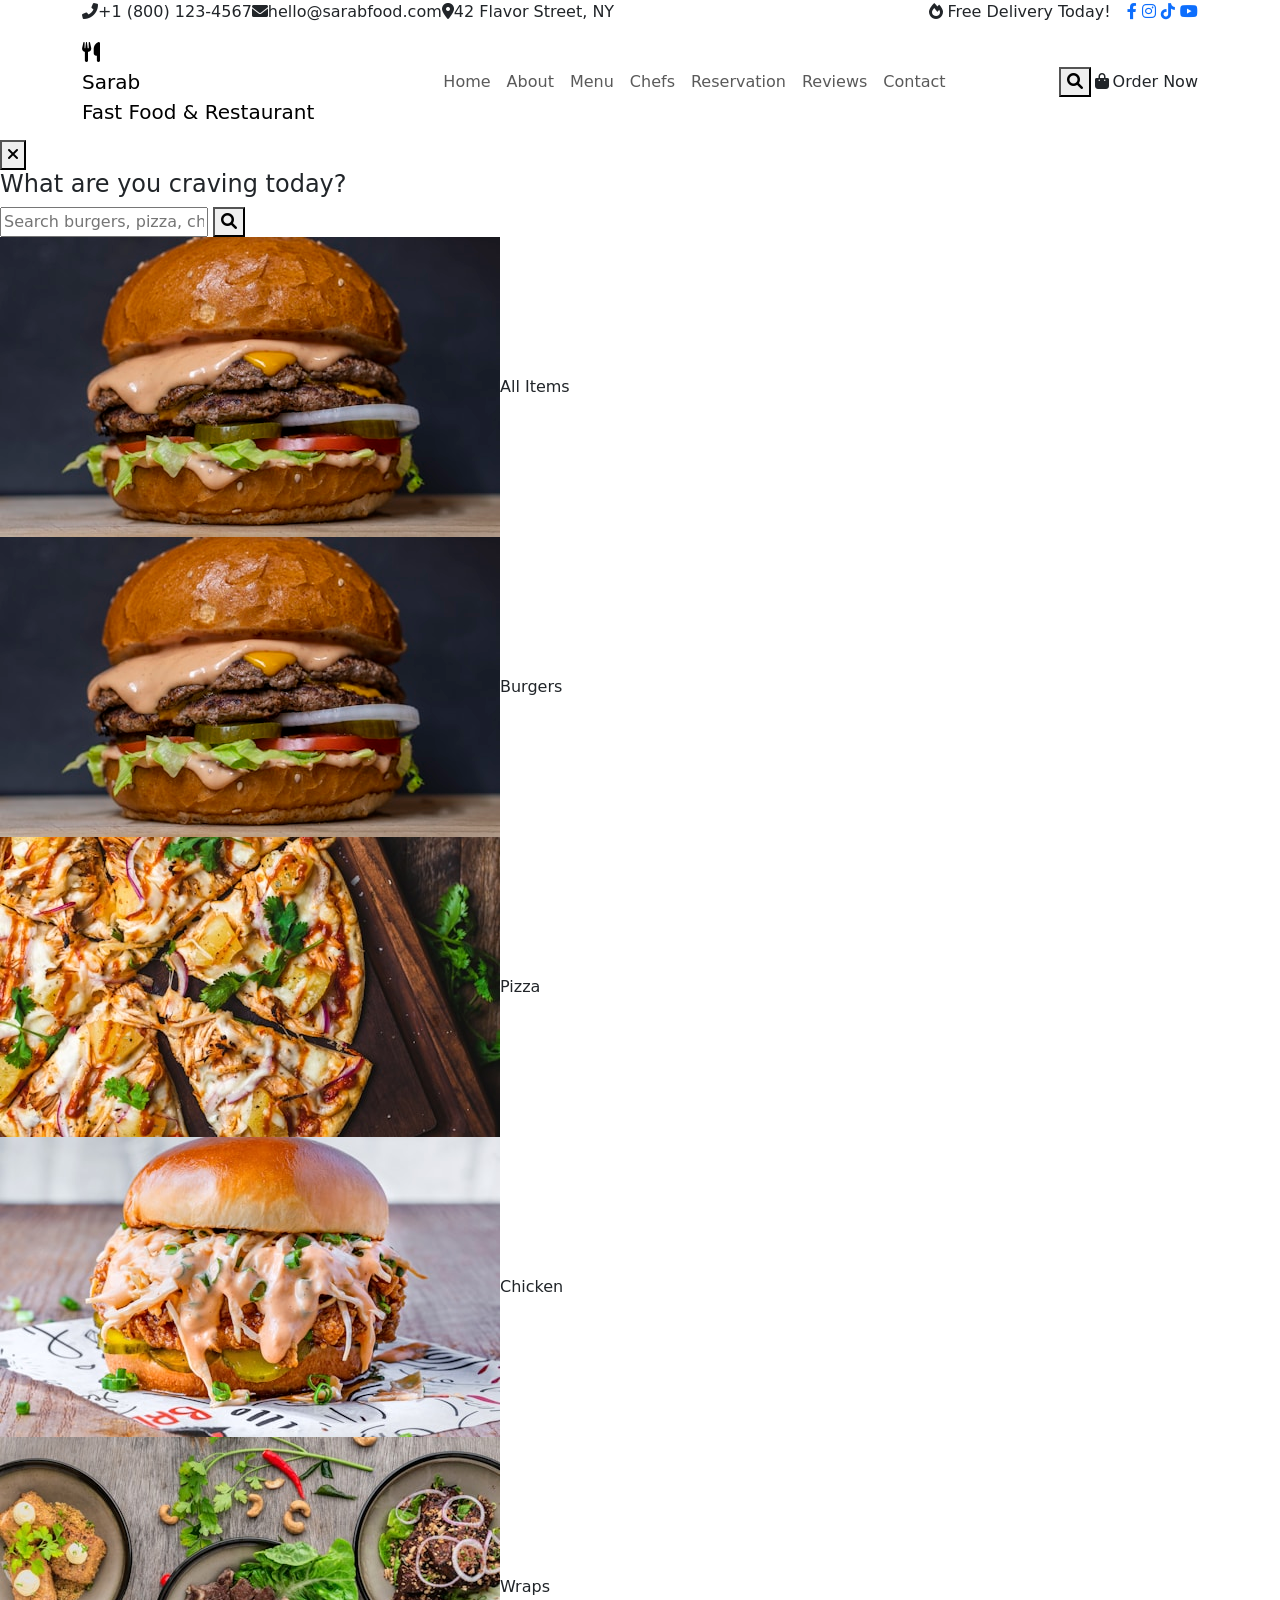
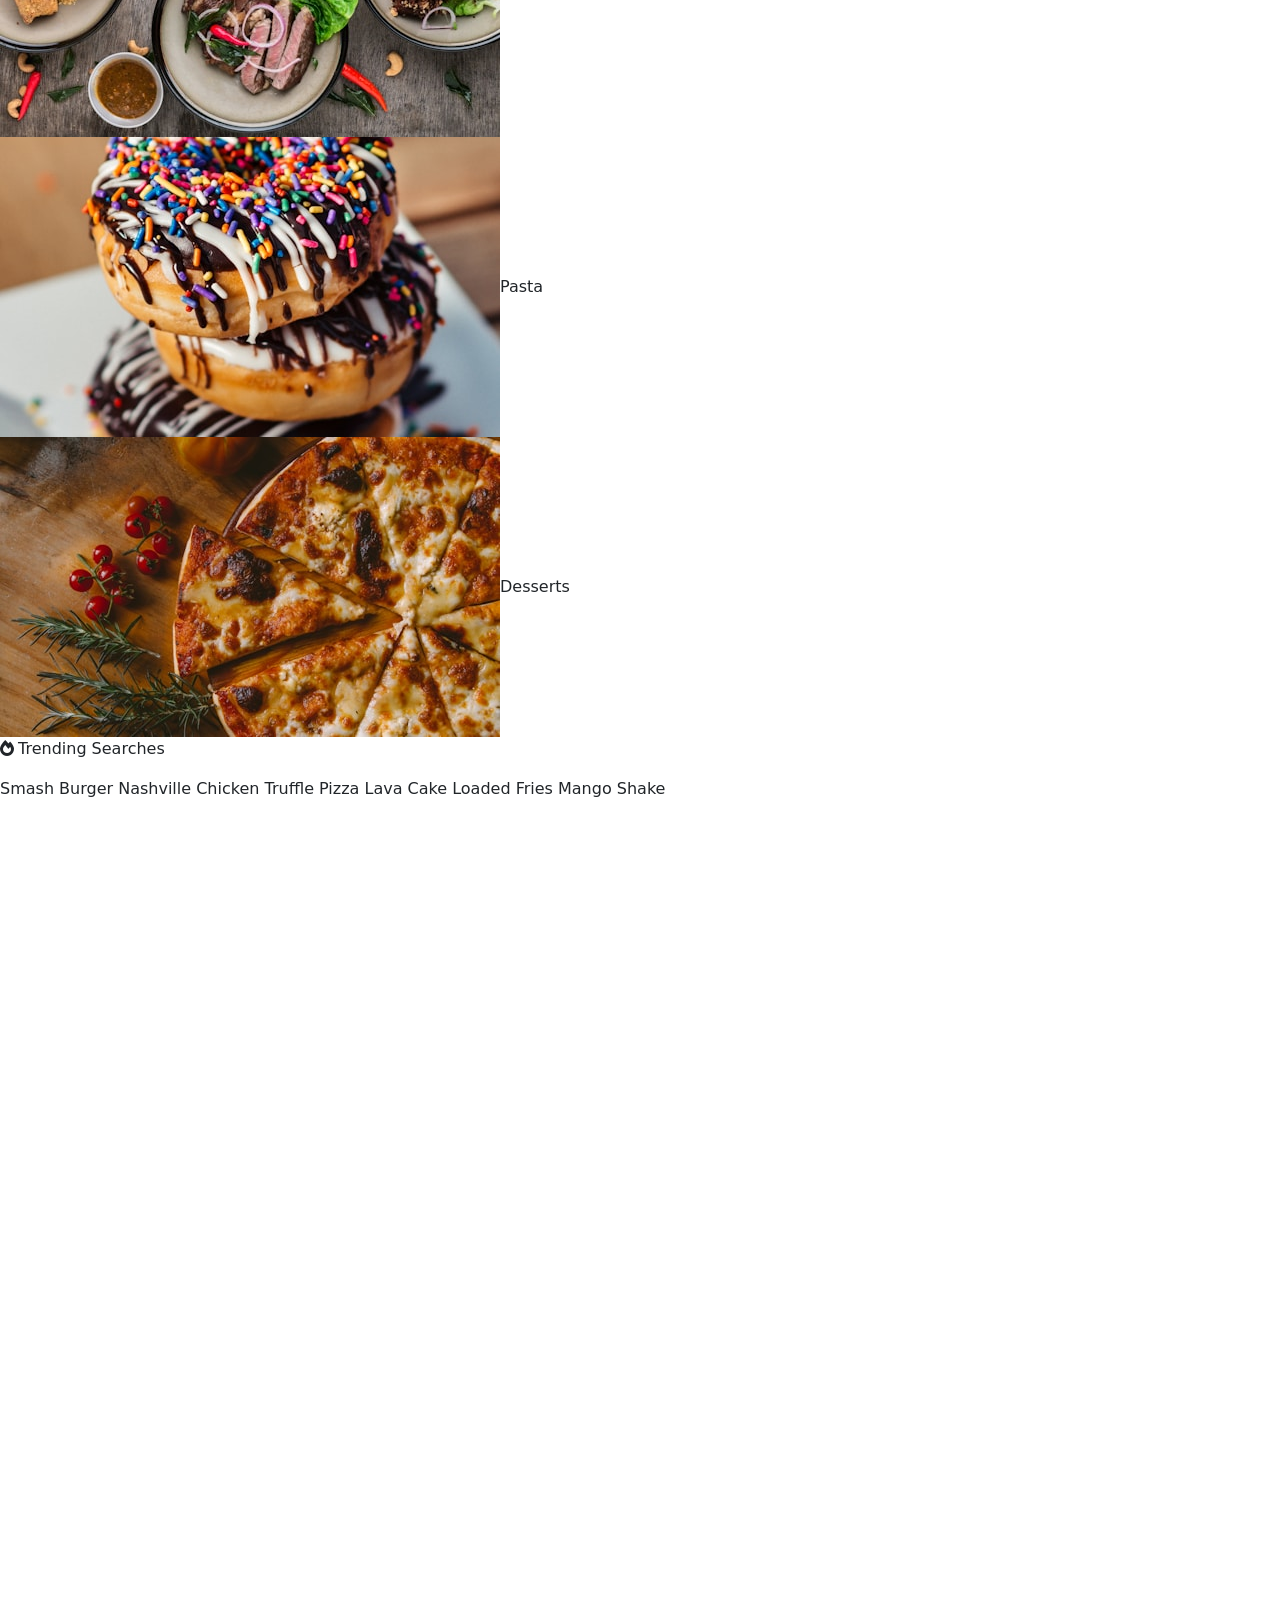
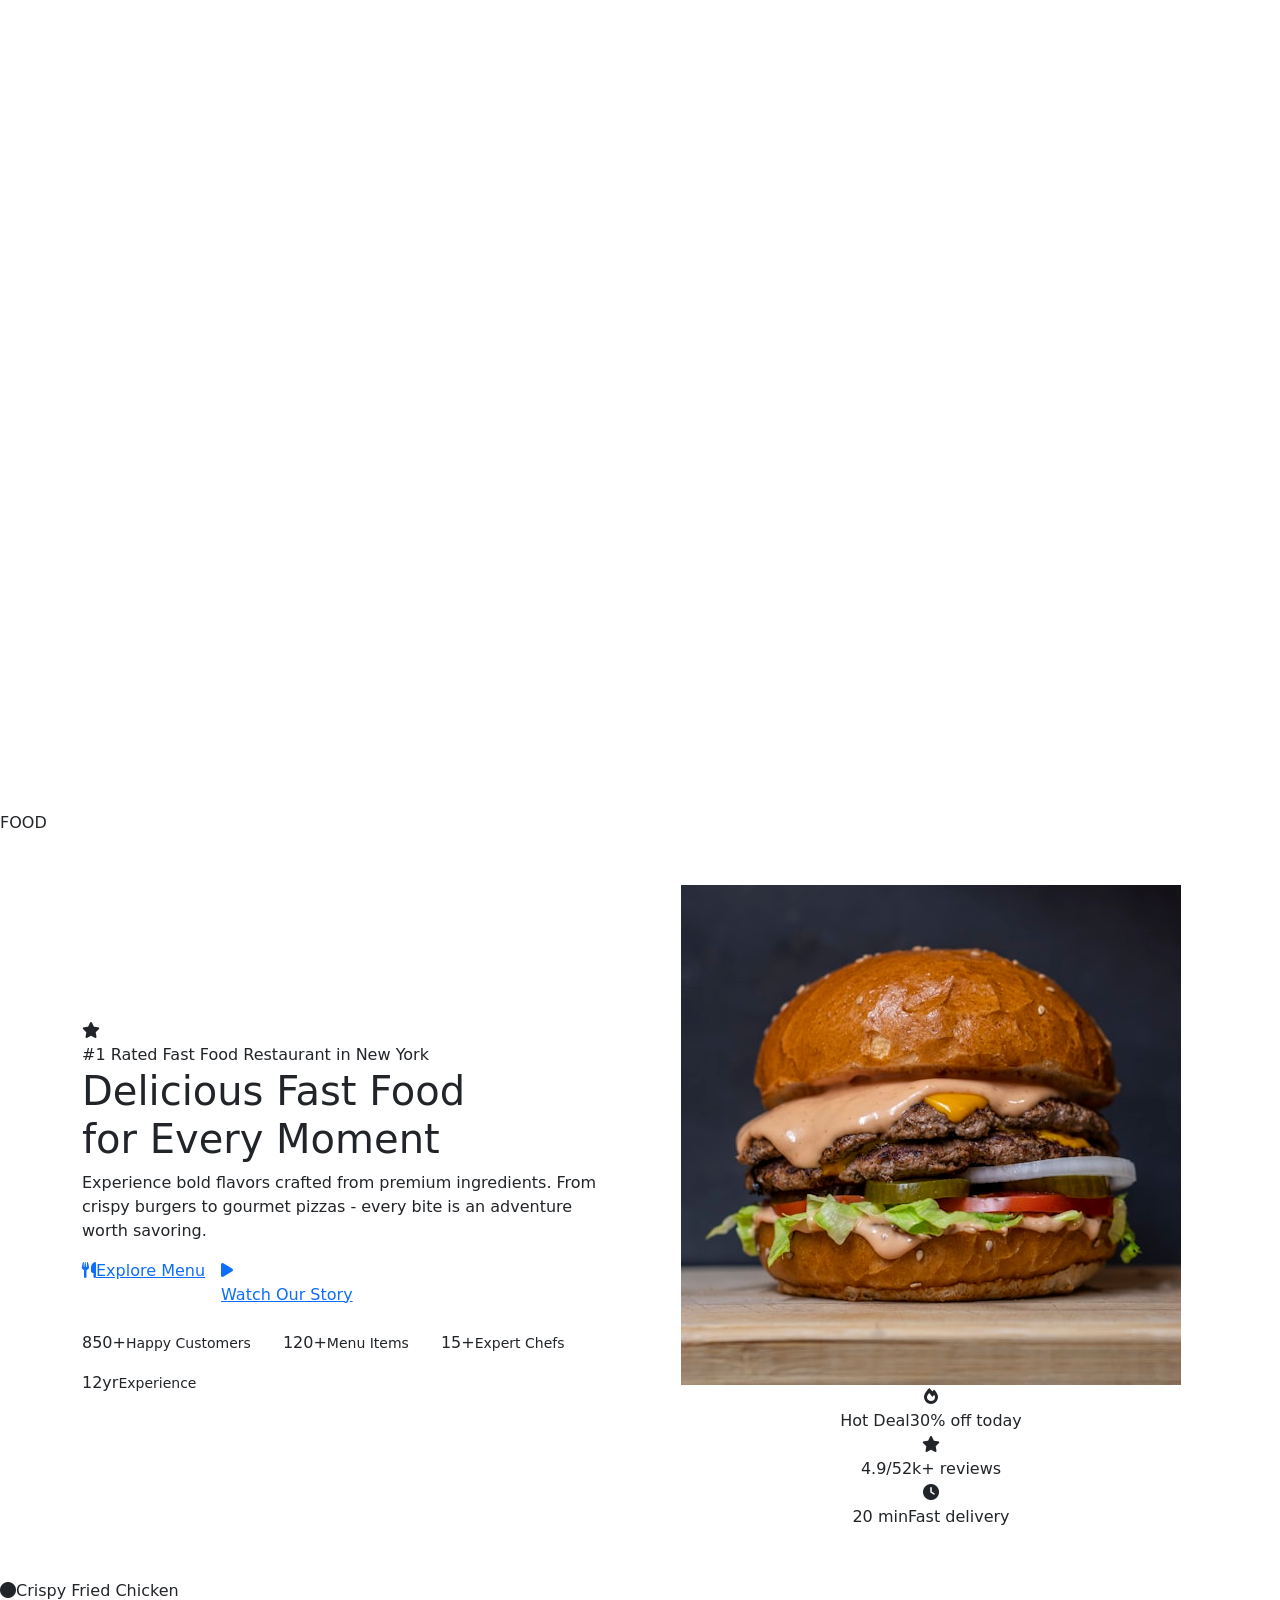
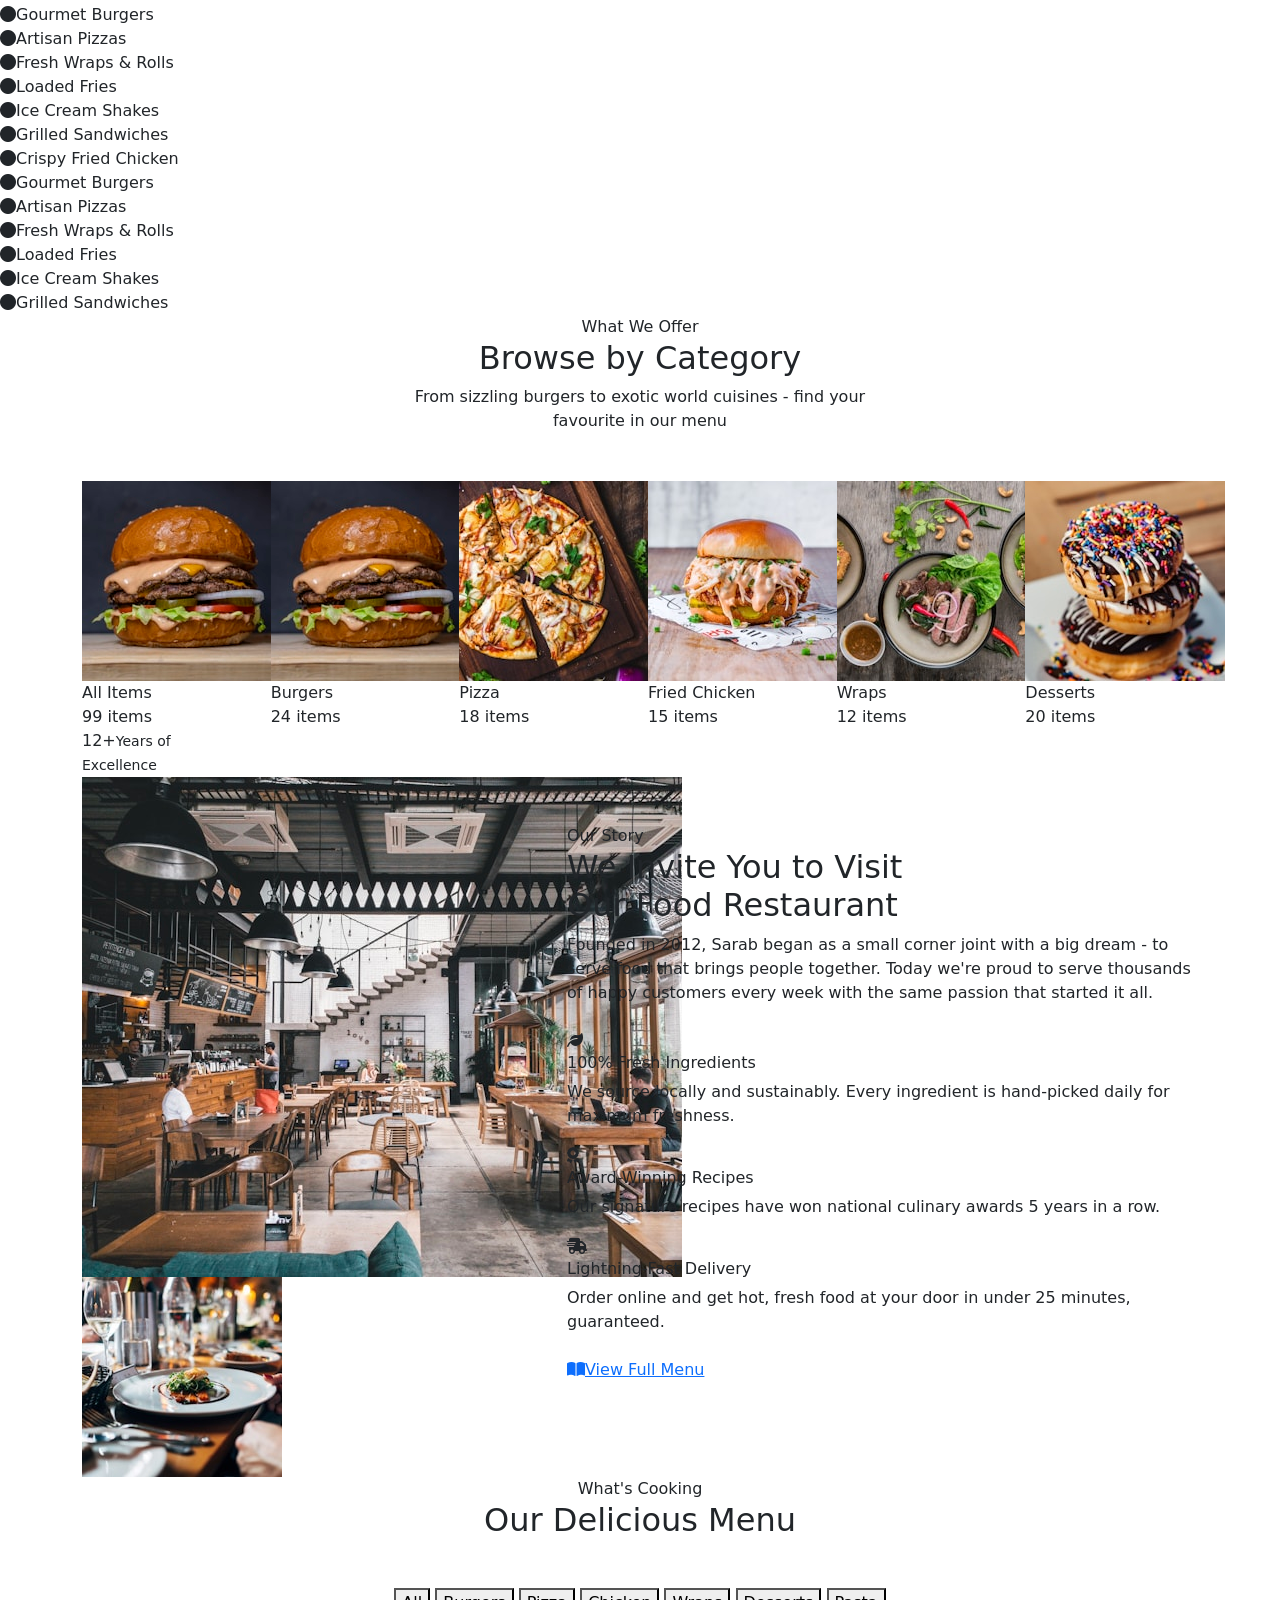
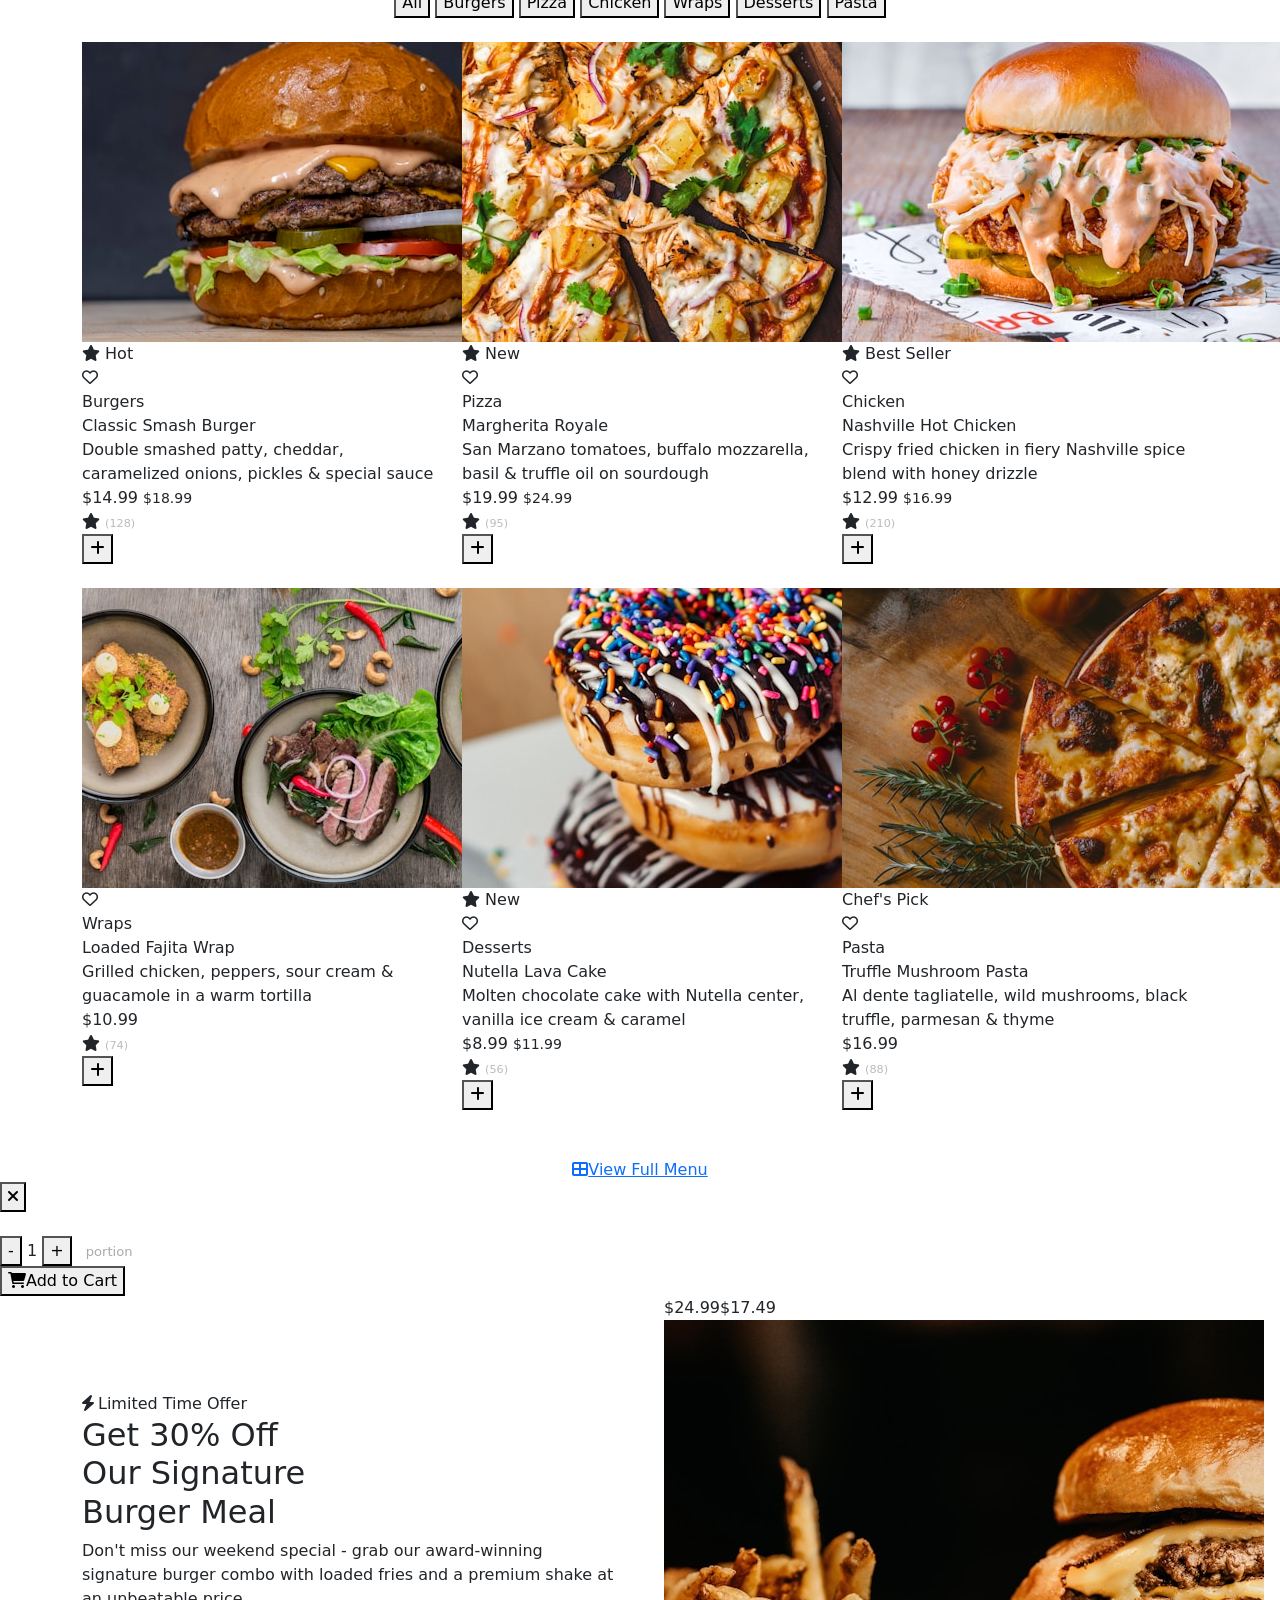
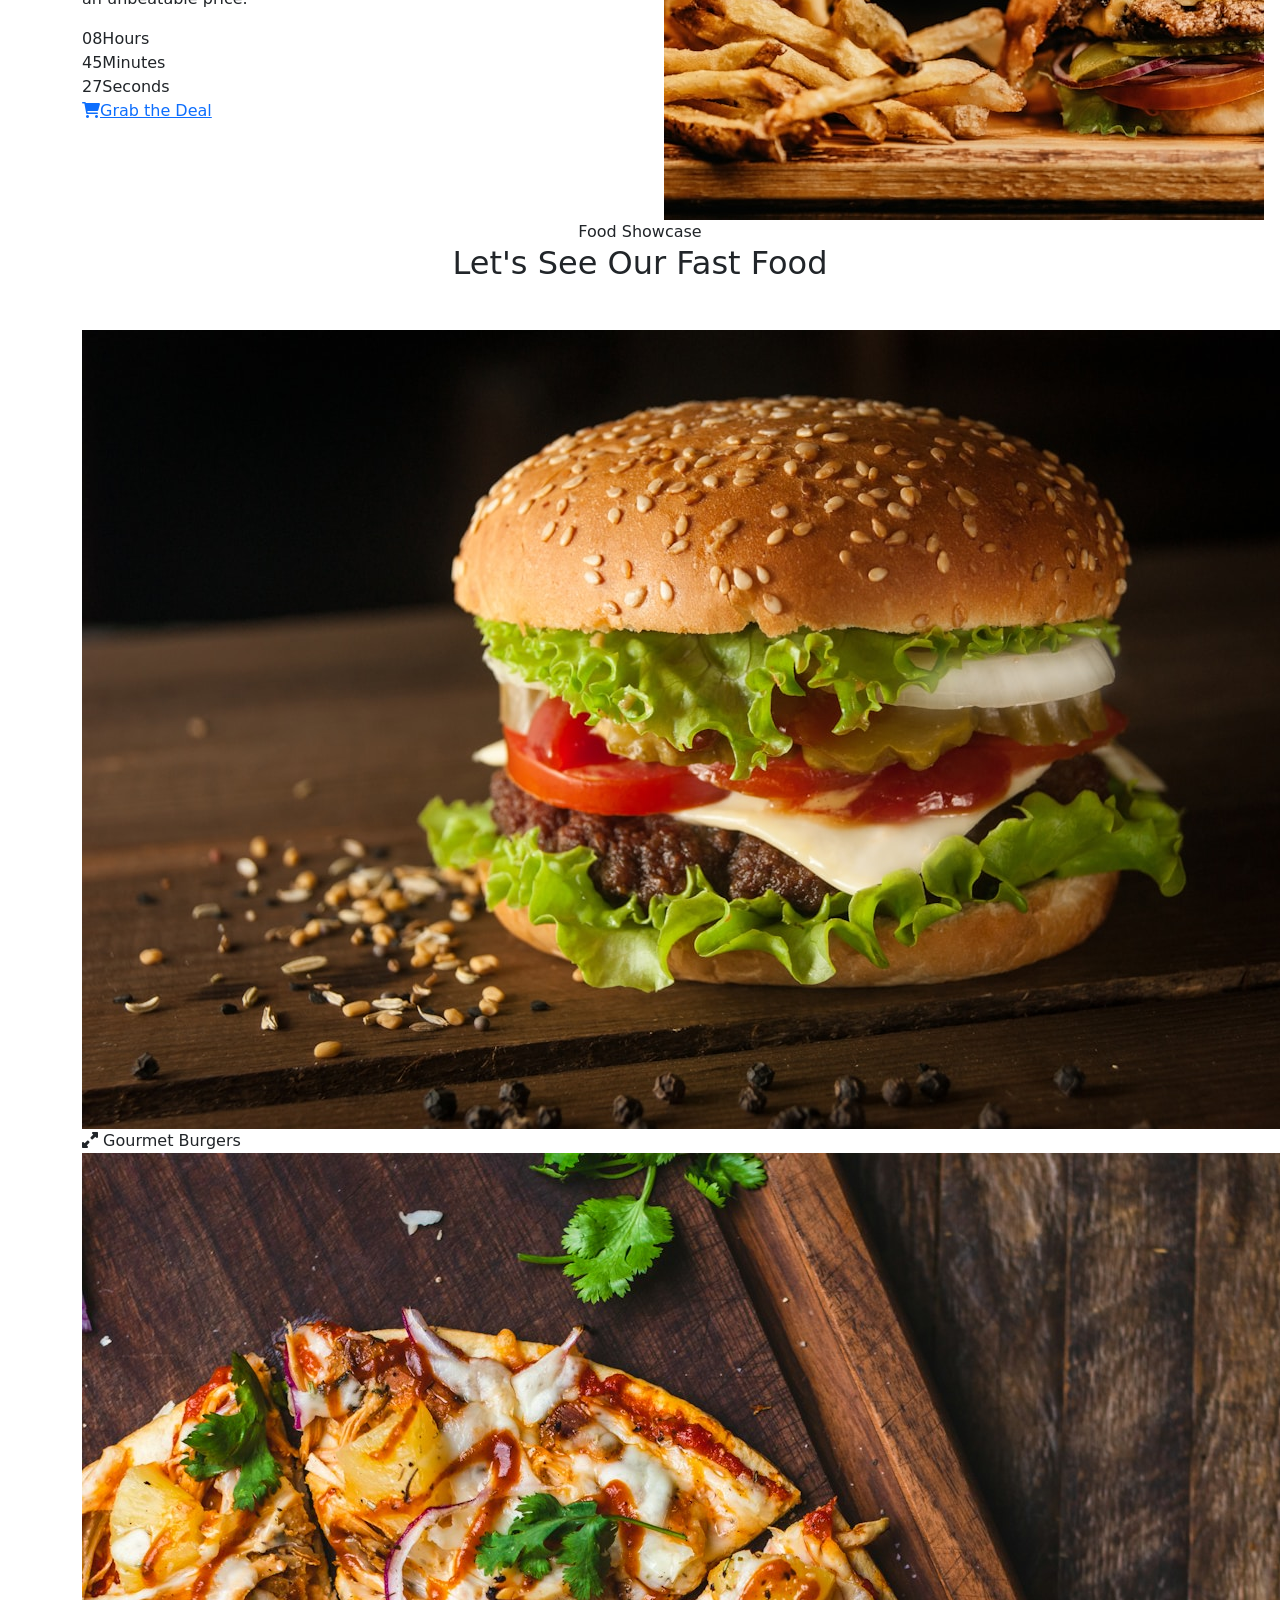
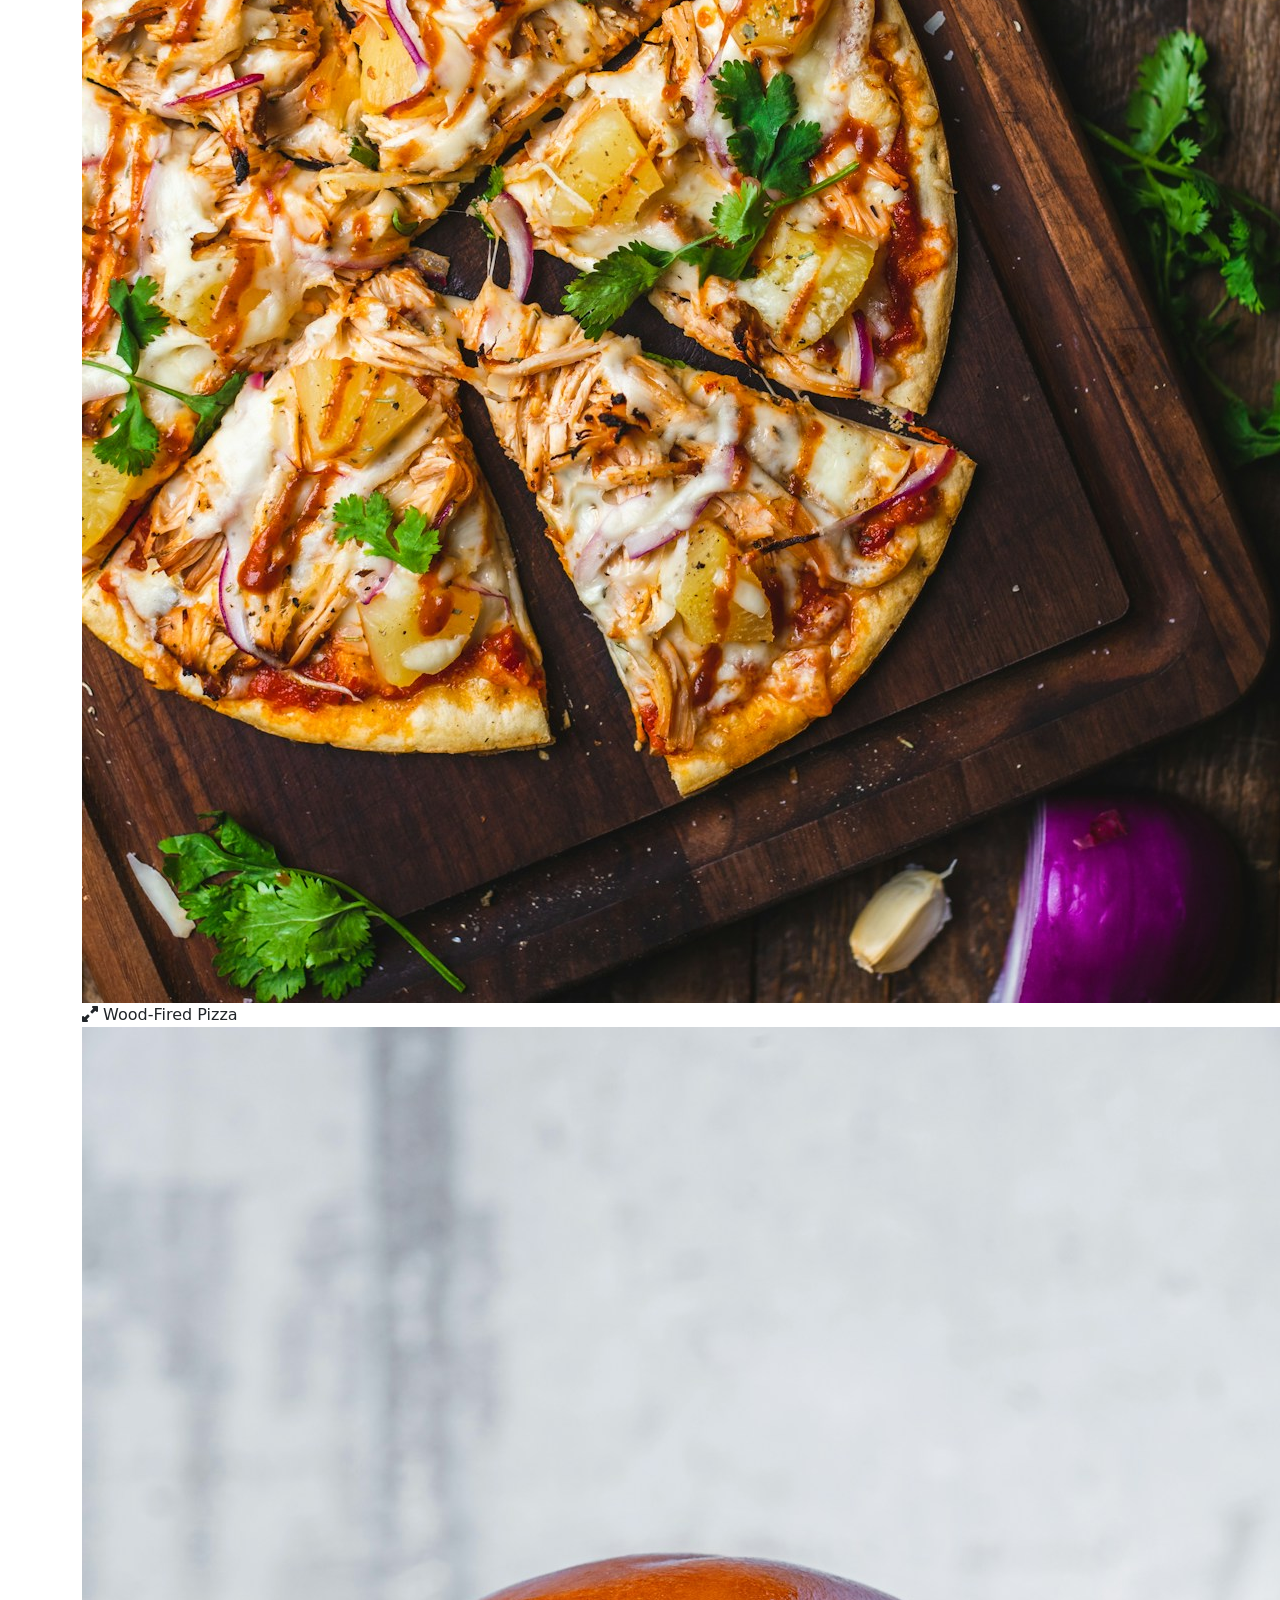
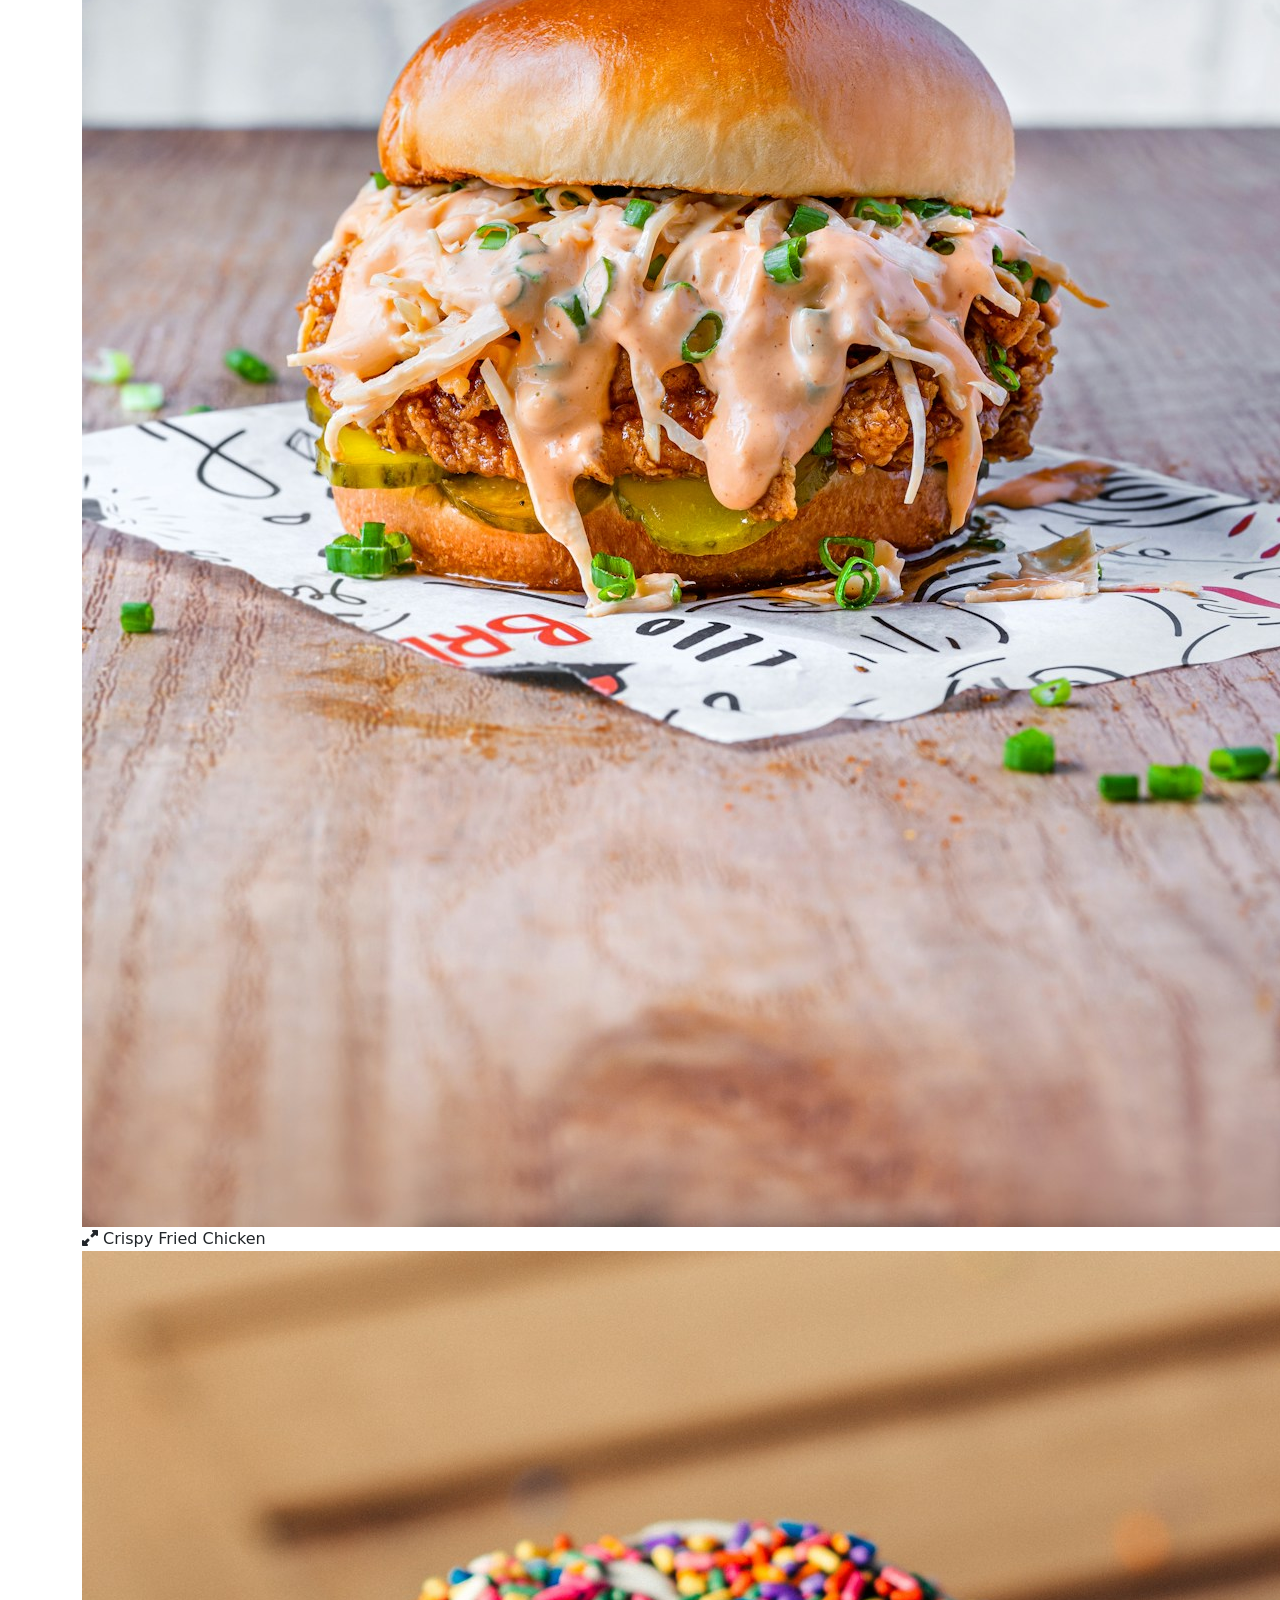
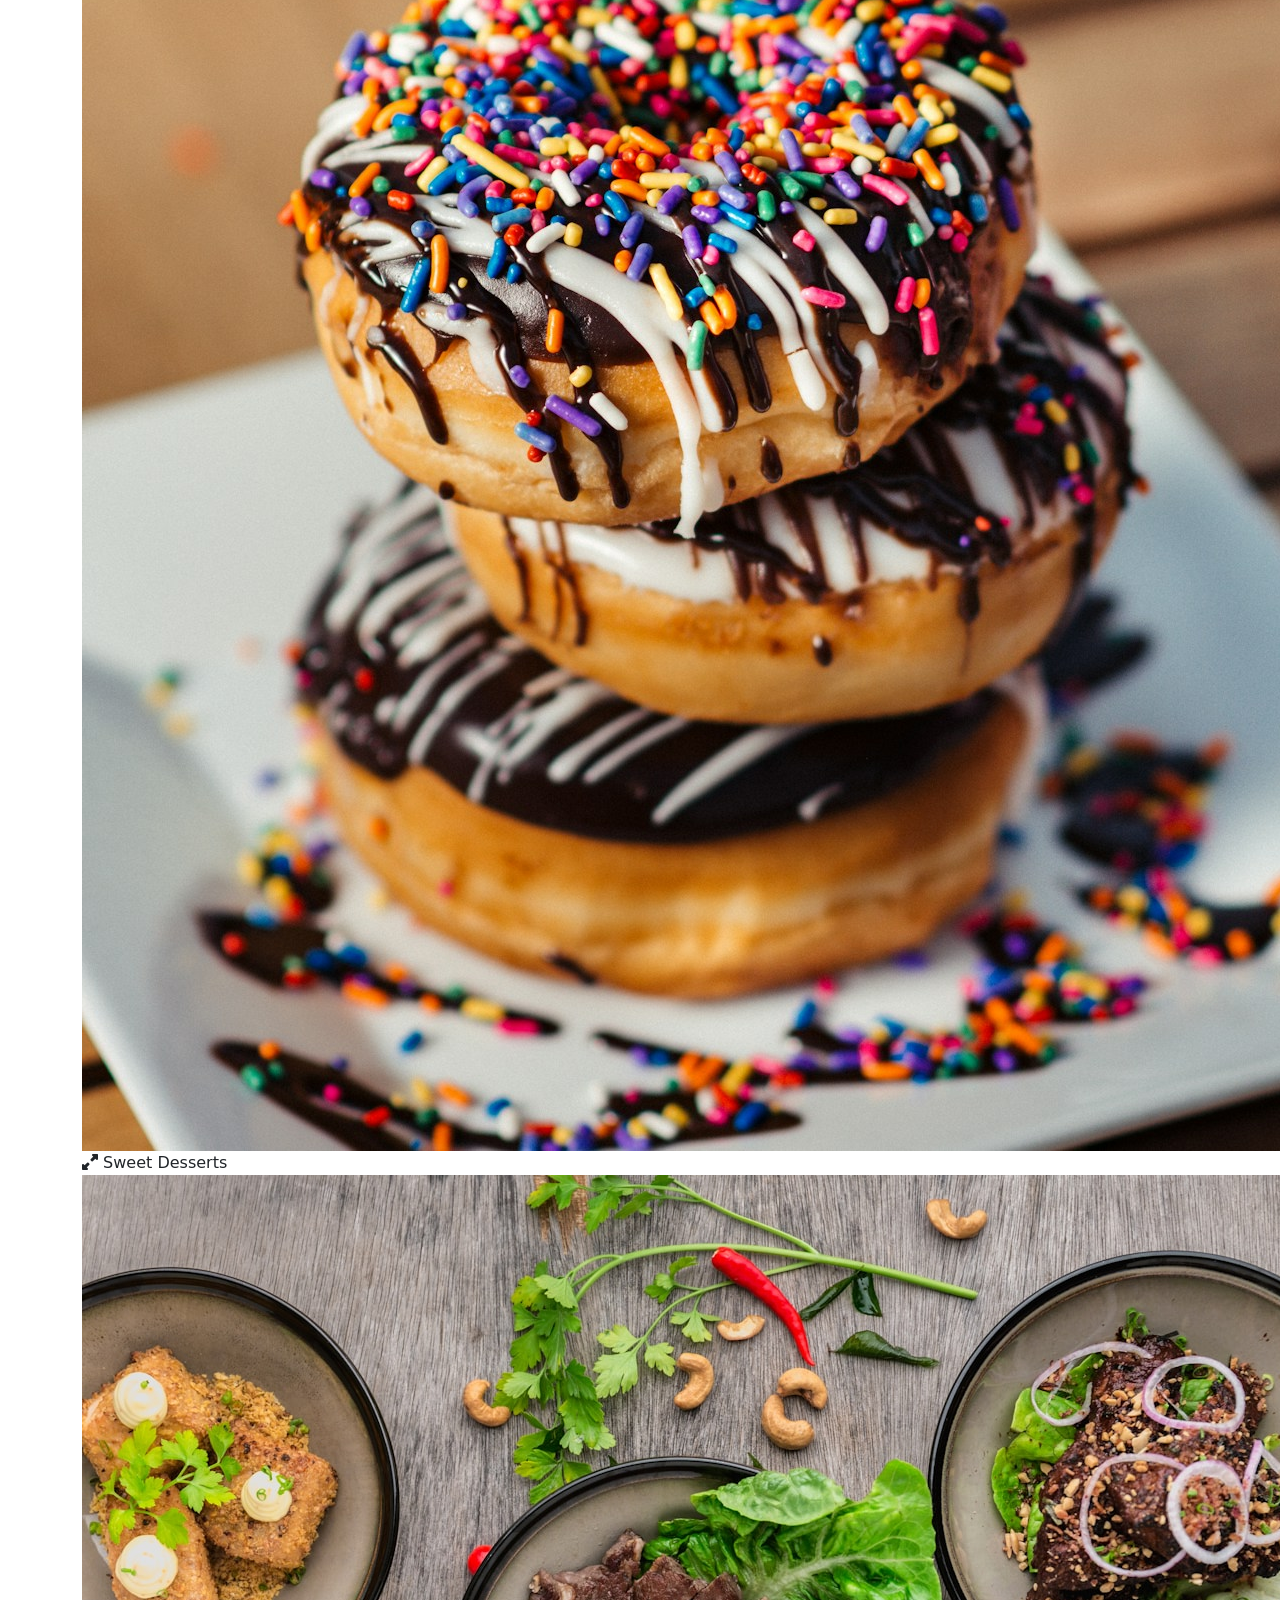
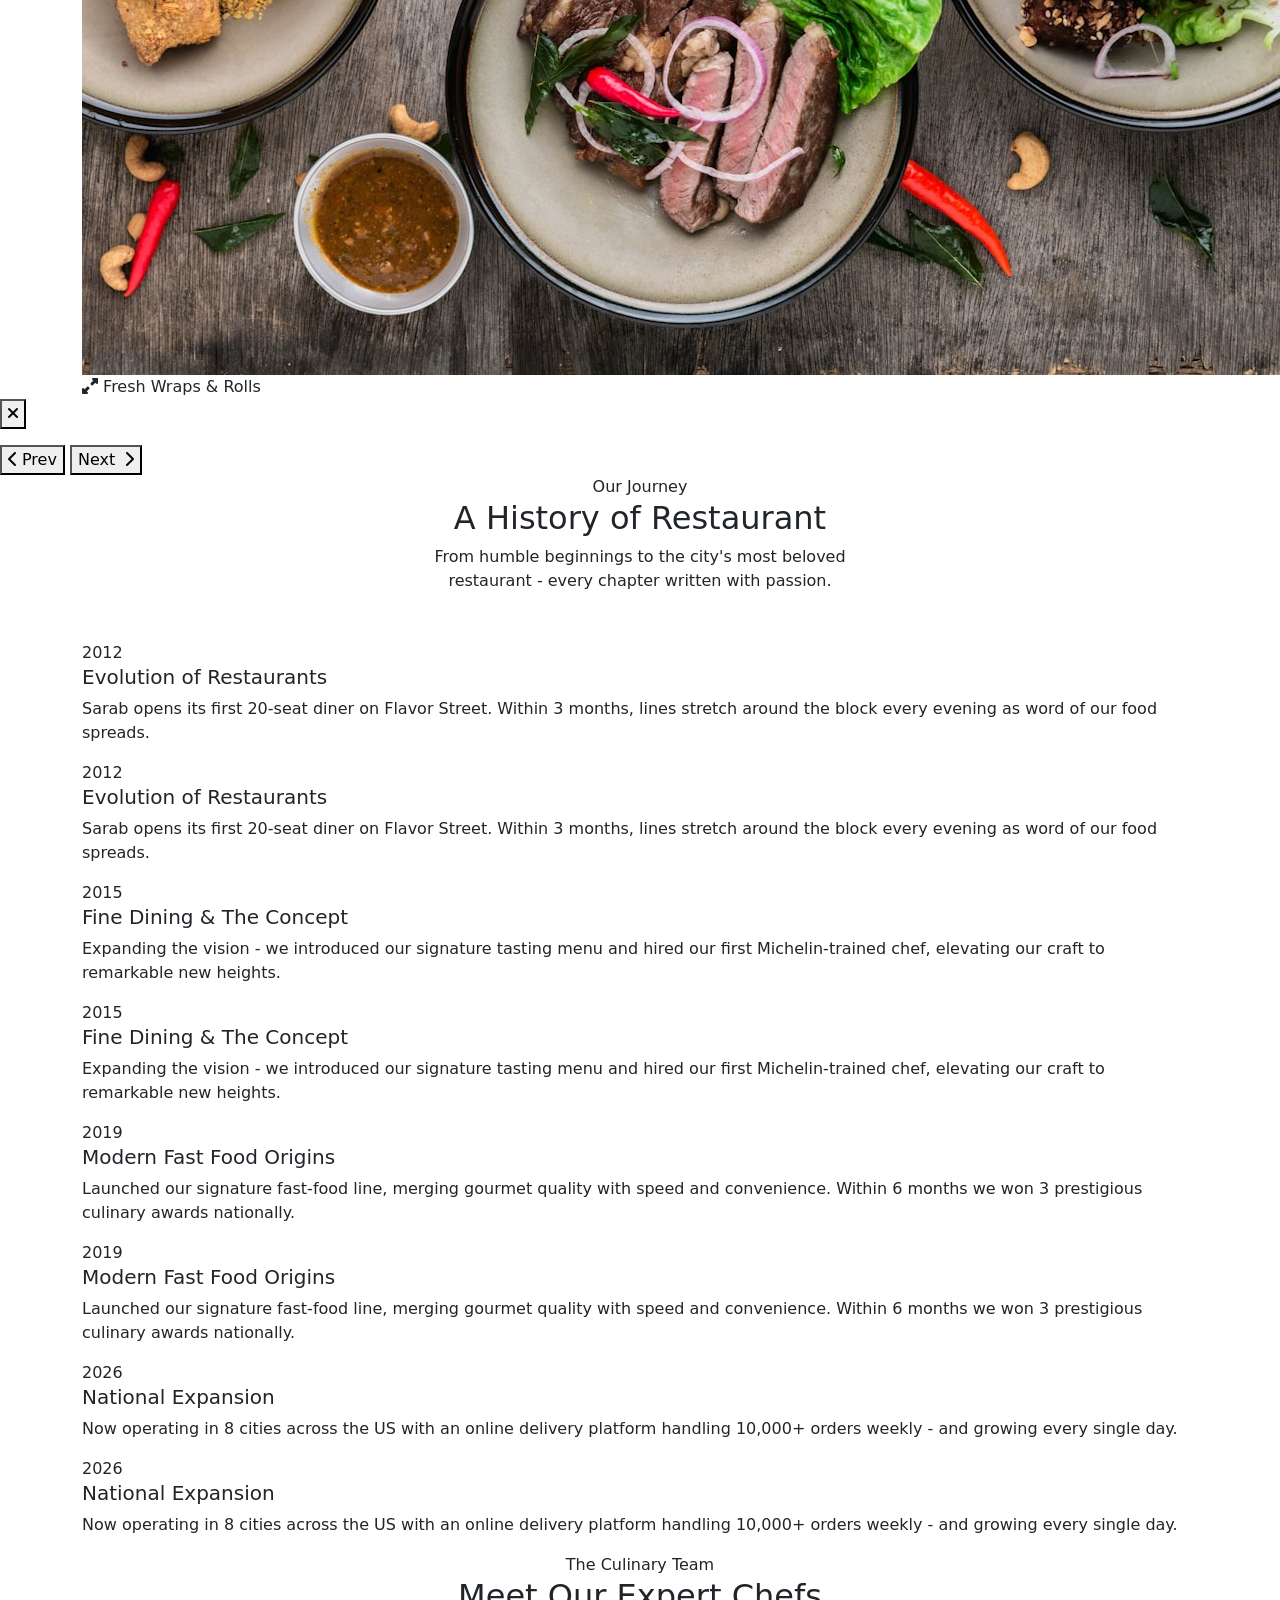
==== commit 343c7ec2: "Update index.html" ====
--- a/index.html
+++ b/index.html
@@ -187,6 +187,201 @@
         </div>
       </div>
     </div>
+    <!-- Video -->
+    <div class="mqsec">
+      <div class="mqtrack">
+        <iframe
+          class="mqitem"
+          width="560"
+          height="315"
+          src="https://www.youtube.com/embed/3iAemJen4BM?si=nnswTqi9qfIxTLyR"
+          title="YouTube video player"
+          frameborder="0"
+          allow="
+            accelerometer;
+            autoplay;
+            clipboard-write;
+            encrypted-media;
+            gyroscope;
+            picture-in-picture;
+            web-share;
+          "
+          referrerpolicy="strict-origin-when-cross-origin"
+          allowfullscreen
+        ></iframe>
+        <iframe
+          class="mqitem"
+          width="560"
+          height="315"
+          src="https://www.youtube.com/embed/4tgxGkVRZRA?si=YsZ7OcqUrkMkHdwS"
+          title="YouTube video player"
+          frameborder="0"
+          allow="
+            accelerometer;
+            autoplay;
+            clipboard-write;
+            encrypted-media;
+            gyroscope;
+            picture-in-picture;
+            web-share;
+          "
+          referrerpolicy="strict-origin-when-cross-origin"
+          allowfullscreen
+        ></iframe>
+        <iframe
+          class="mqitem"
+          width="560"
+          height="315"
+          src="https://www.youtube.com/embed/uWwJv_JouxM?si=pTtxfCj-s76TDRbr"
+          title="YouTube video player"
+          frameborder="0"
+          allow="
+            accelerometer;
+            autoplay;
+            clipboard-write;
+            encrypted-media;
+            gyroscope;
+            picture-in-picture;
+            web-share;
+          "
+          referrerpolicy="strict-origin-when-cross-origin"
+          allowfullscreen
+        ></iframe>
+        <iframe
+          class="mqitem"
+          width="560"
+          height="315"
+          src="https://www.youtube.com/embed/azq7U1AOeOk?si=I5xPDk0cGO2udPkB"
+          title="YouTube video player"
+          frameborder="0"
+          allow="
+            accelerometer;
+            autoplay;
+            clipboard-write;
+            encrypted-media;
+            gyroscope;
+            picture-in-picture;
+            web-share;
+          "
+          referrerpolicy="strict-origin-when-cross-origin"
+          allowfullscreen
+        ></iframe>
+        <iframe
+          class="mqitem"
+          width="560"
+          height="315"
+          src="https://www.youtube.com/embed/A_68uZgOhlo?si=Ax898MngVLI81RQu"
+          title="YouTube video player"
+          frameborder="0"
+          allow="
+            accelerometer;
+            autoplay;
+            clipboard-write;
+            encrypted-media;
+            gyroscope;
+            picture-in-picture;
+            web-share;
+          "
+          referrerpolicy="strict-origin-when-cross-origin"
+          allowfullscreen
+        ></iframe>
+         <iframe
+          class="mqitem"
+          width="560"
+          height="315"
+          src="https://www.youtube.com/embed/3iAemJen4BM?si=nnswTqi9qfIxTLyR"
+          title="YouTube video player"
+          frameborder="0"
+          allow="
+            accelerometer;
+            autoplay;
+            clipboard-write;
+            encrypted-media;
+            gyroscope;
+            picture-in-picture;
+            web-share;
+          "
+          referrerpolicy="strict-origin-when-cross-origin"
+          allowfullscreen
+        ></iframe>
+        <iframe
+          class="mqitem"
+          width="560"
+          height="315"
+          src="https://www.youtube.com/embed/4tgxGkVRZRA?si=YsZ7OcqUrkMkHdwS"
+          title="YouTube video player"
+          frameborder="0"
+          allow="
+            accelerometer;
+            autoplay;
+            clipboard-write;
+            encrypted-media;
+            gyroscope;
+            picture-in-picture;
+            web-share;
+          "
+          referrerpolicy="strict-origin-when-cross-origin"
+          allowfullscreen
+        ></iframe>
+        <iframe
+          class="mqitem"
+          width="560"
+          height="315"
+          src="https://www.youtube.com/embed/uWwJv_JouxM?si=pTtxfCj-s76TDRbr"
+          title="YouTube video player"
+          frameborder="0"
+          allow="
+            accelerometer;
+            autoplay;
+            clipboard-write;
+            encrypted-media;
+            gyroscope;
+            picture-in-picture;
+            web-share;
+          "
+          referrerpolicy="strict-origin-when-cross-origin"
+          allowfullscreen
+        ></iframe>
+        <iframe
+          class="mqitem"
+          width="560"
+          height="315"
+          src="https://www.youtube.com/embed/azq7U1AOeOk?si=I5xPDk0cGO2udPkB"
+          title="YouTube video player"
+          frameborder="0"
+          allow="
+            accelerometer;
+            autoplay;
+            clipboard-write;
+            encrypted-media;
+            gyroscope;
+            picture-in-picture;
+            web-share;
+          "
+          referrerpolicy="strict-origin-when-cross-origin"
+          allowfullscreen
+        ></iframe>
+        <iframe
+          class="mqitem"
+          width="560"
+          height="315"
+          src="https://www.youtube.com/embed/A_68uZgOhlo?si=Ax898MngVLI81RQu"
+          title="YouTube video player"
+          frameborder="0"
+          allow="
+            accelerometer;
+            autoplay;
+            clipboard-write;
+            encrypted-media;
+            gyroscope;
+            picture-in-picture;
+            web-share;
+          "
+          referrerpolicy="strict-origin-when-cross-origin"
+          allowfullscreen
+        ></iframe>
+      </div>
+    </div>
     <!-- ============================================================
          HERO
          ============================================================ -->
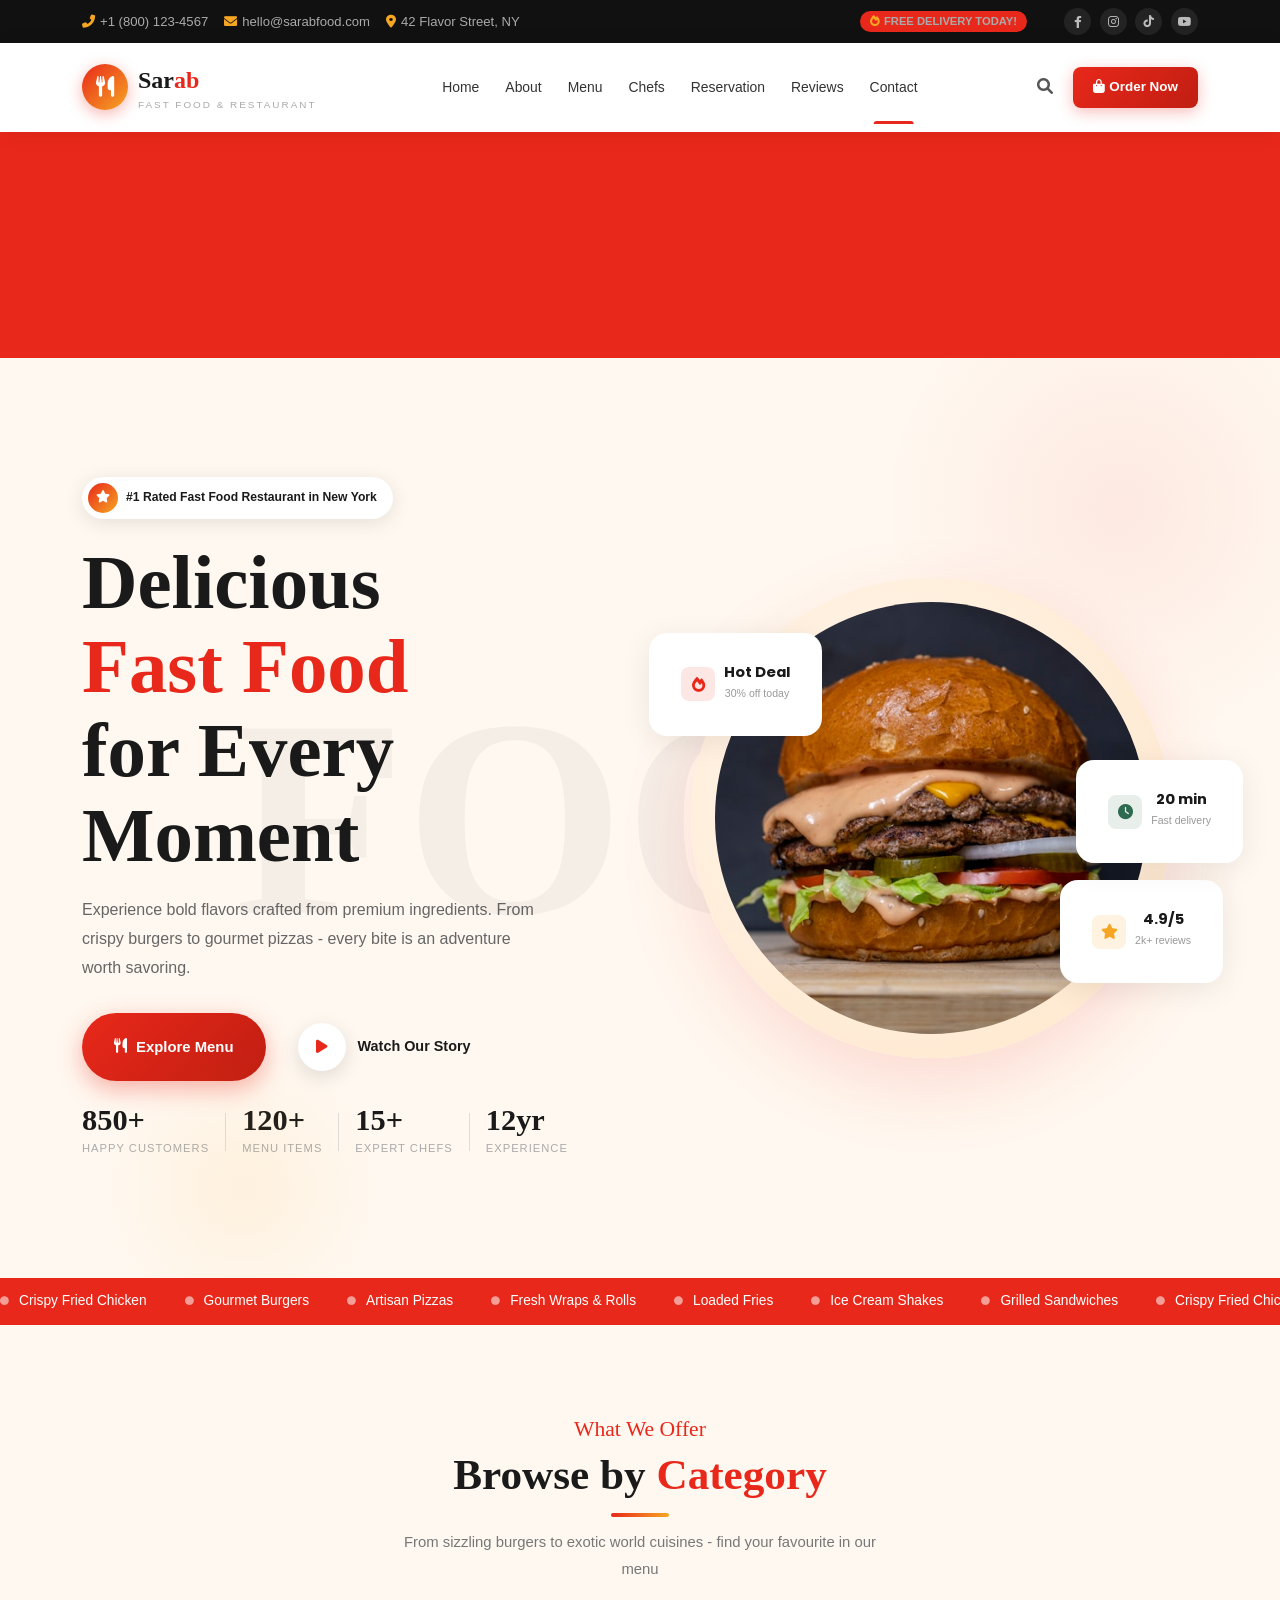
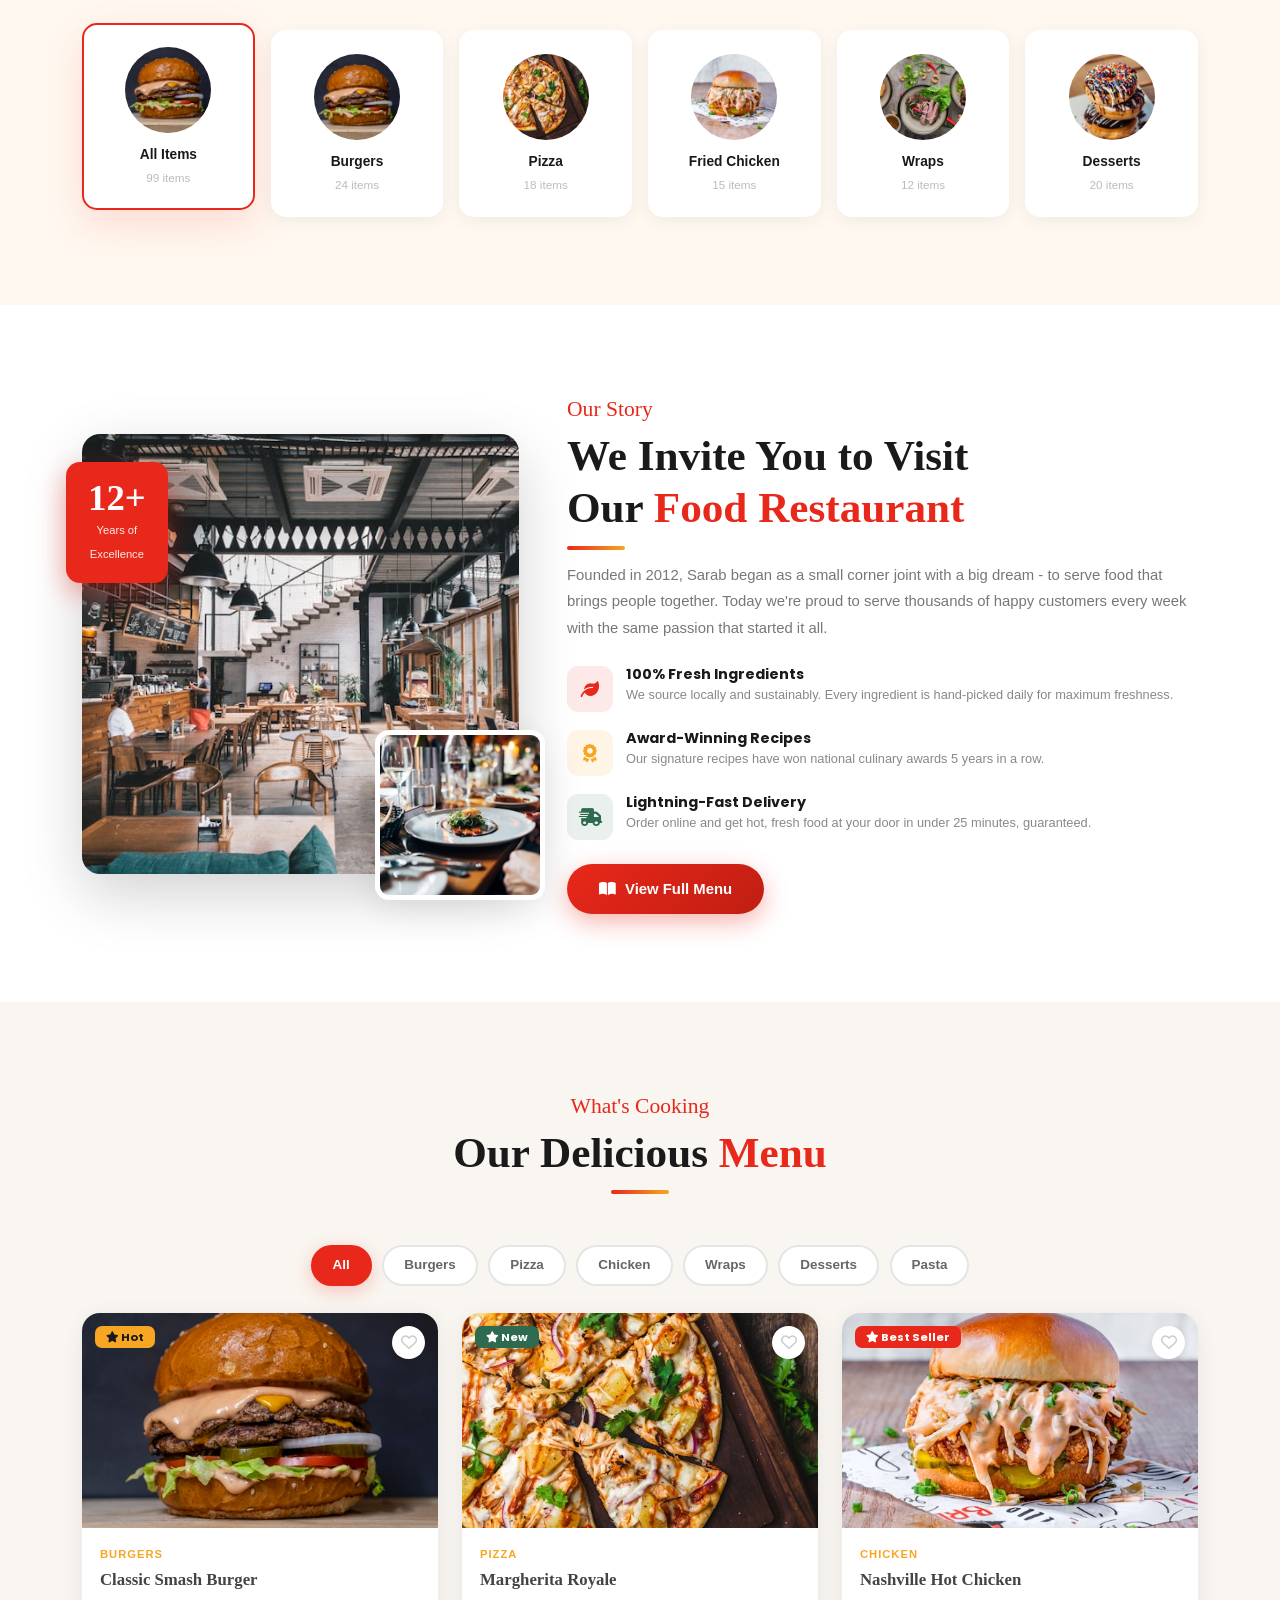
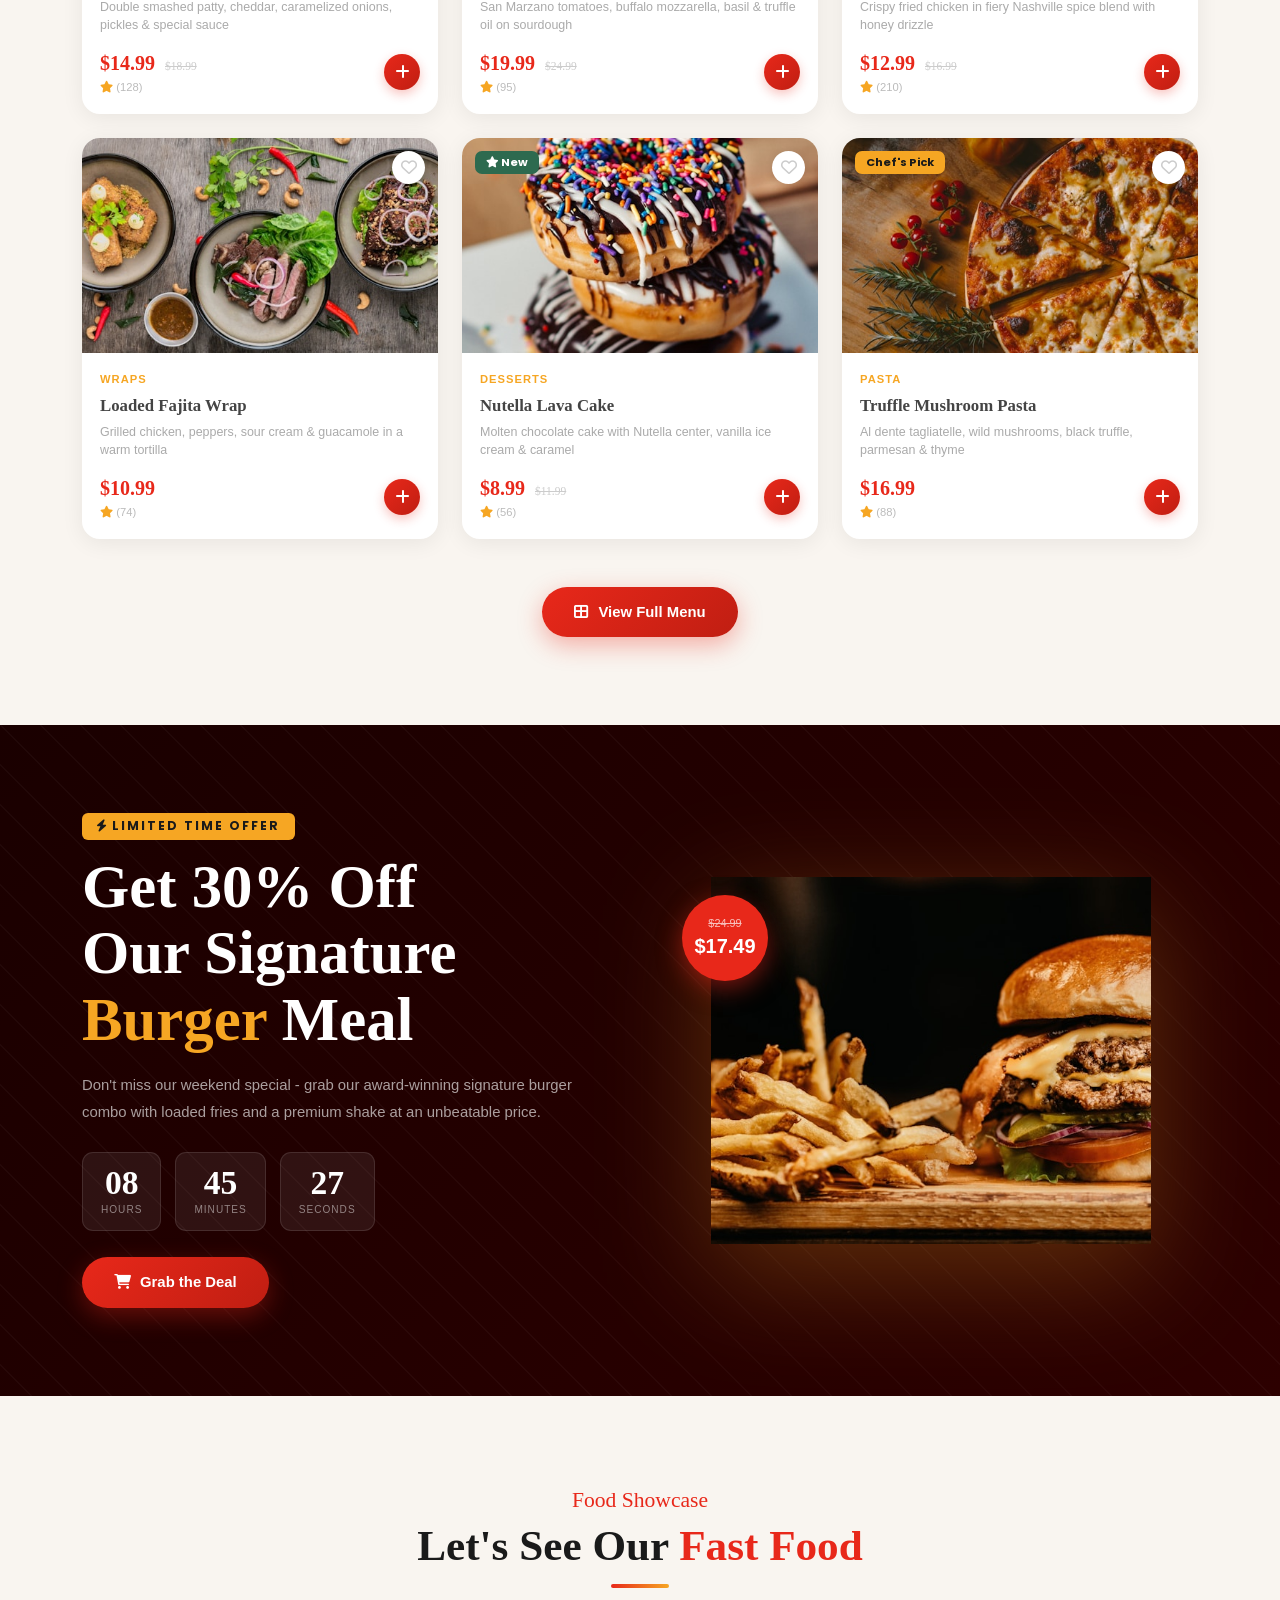
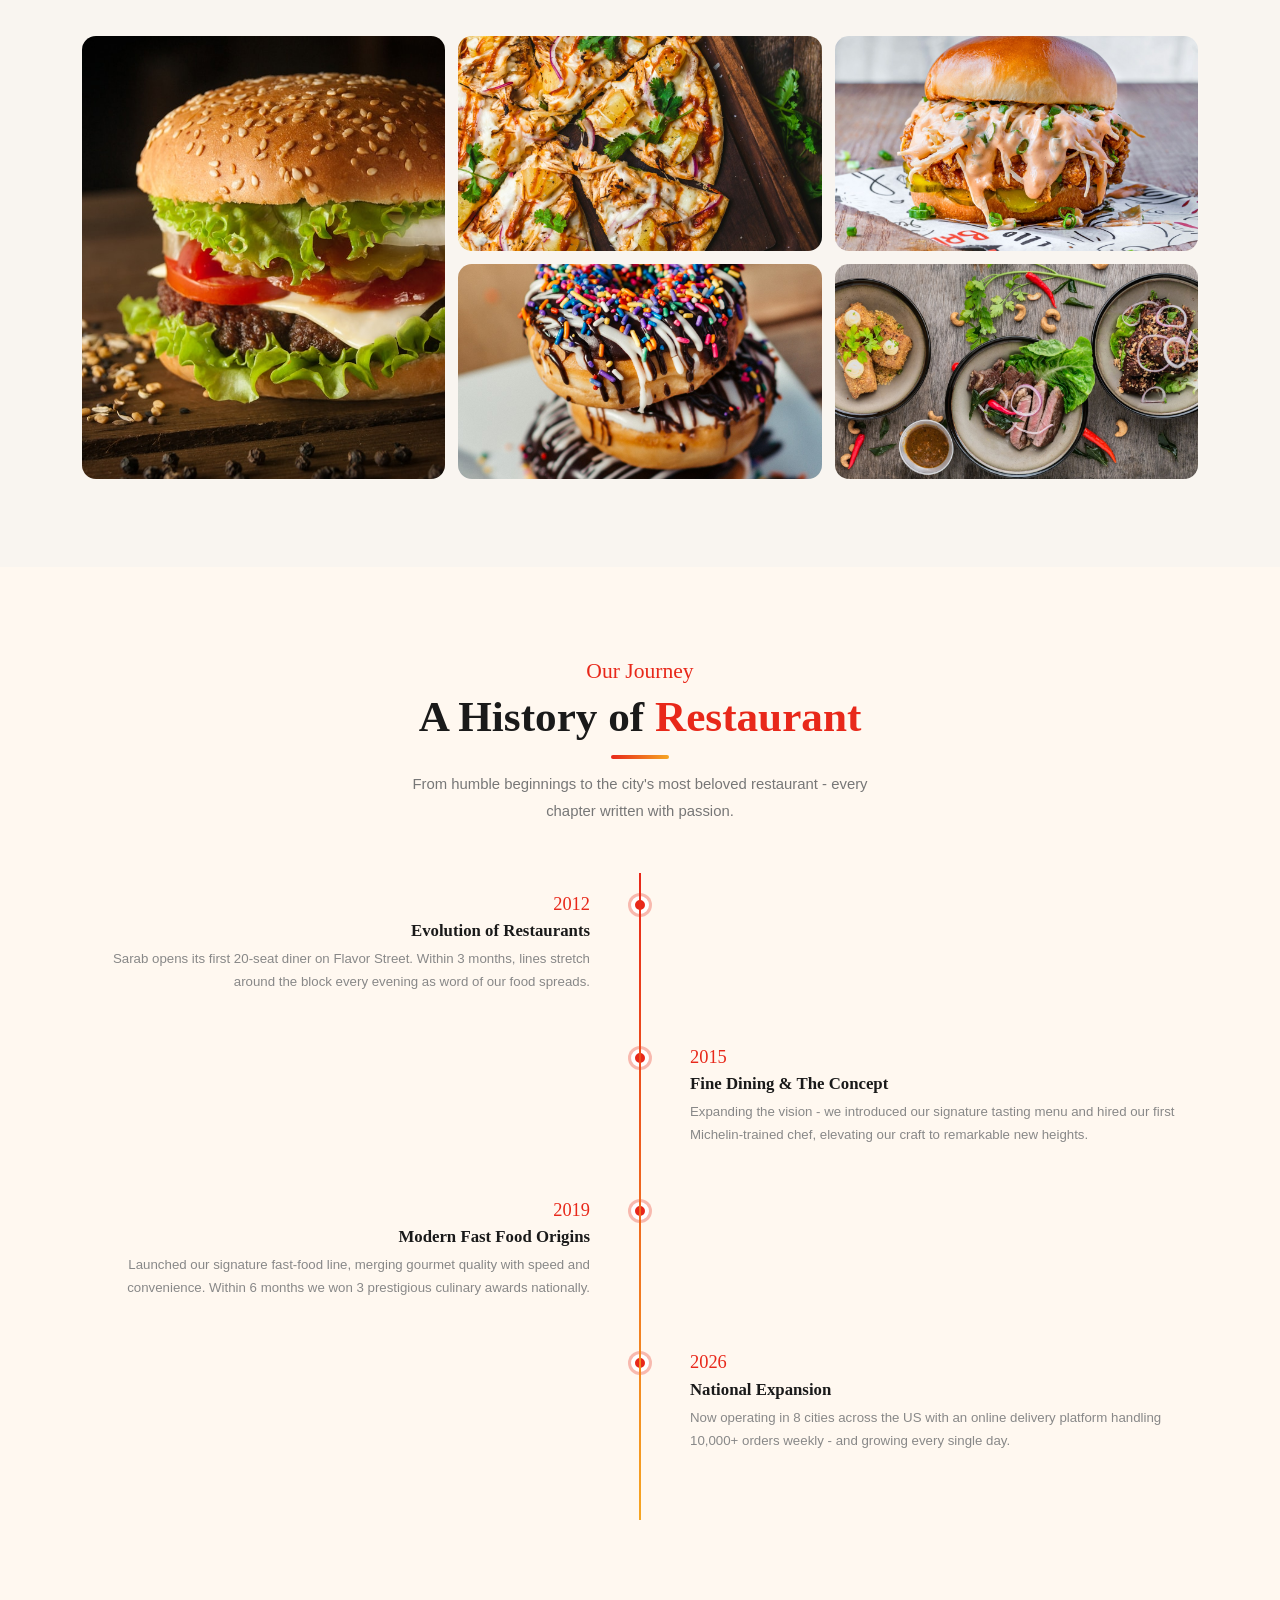
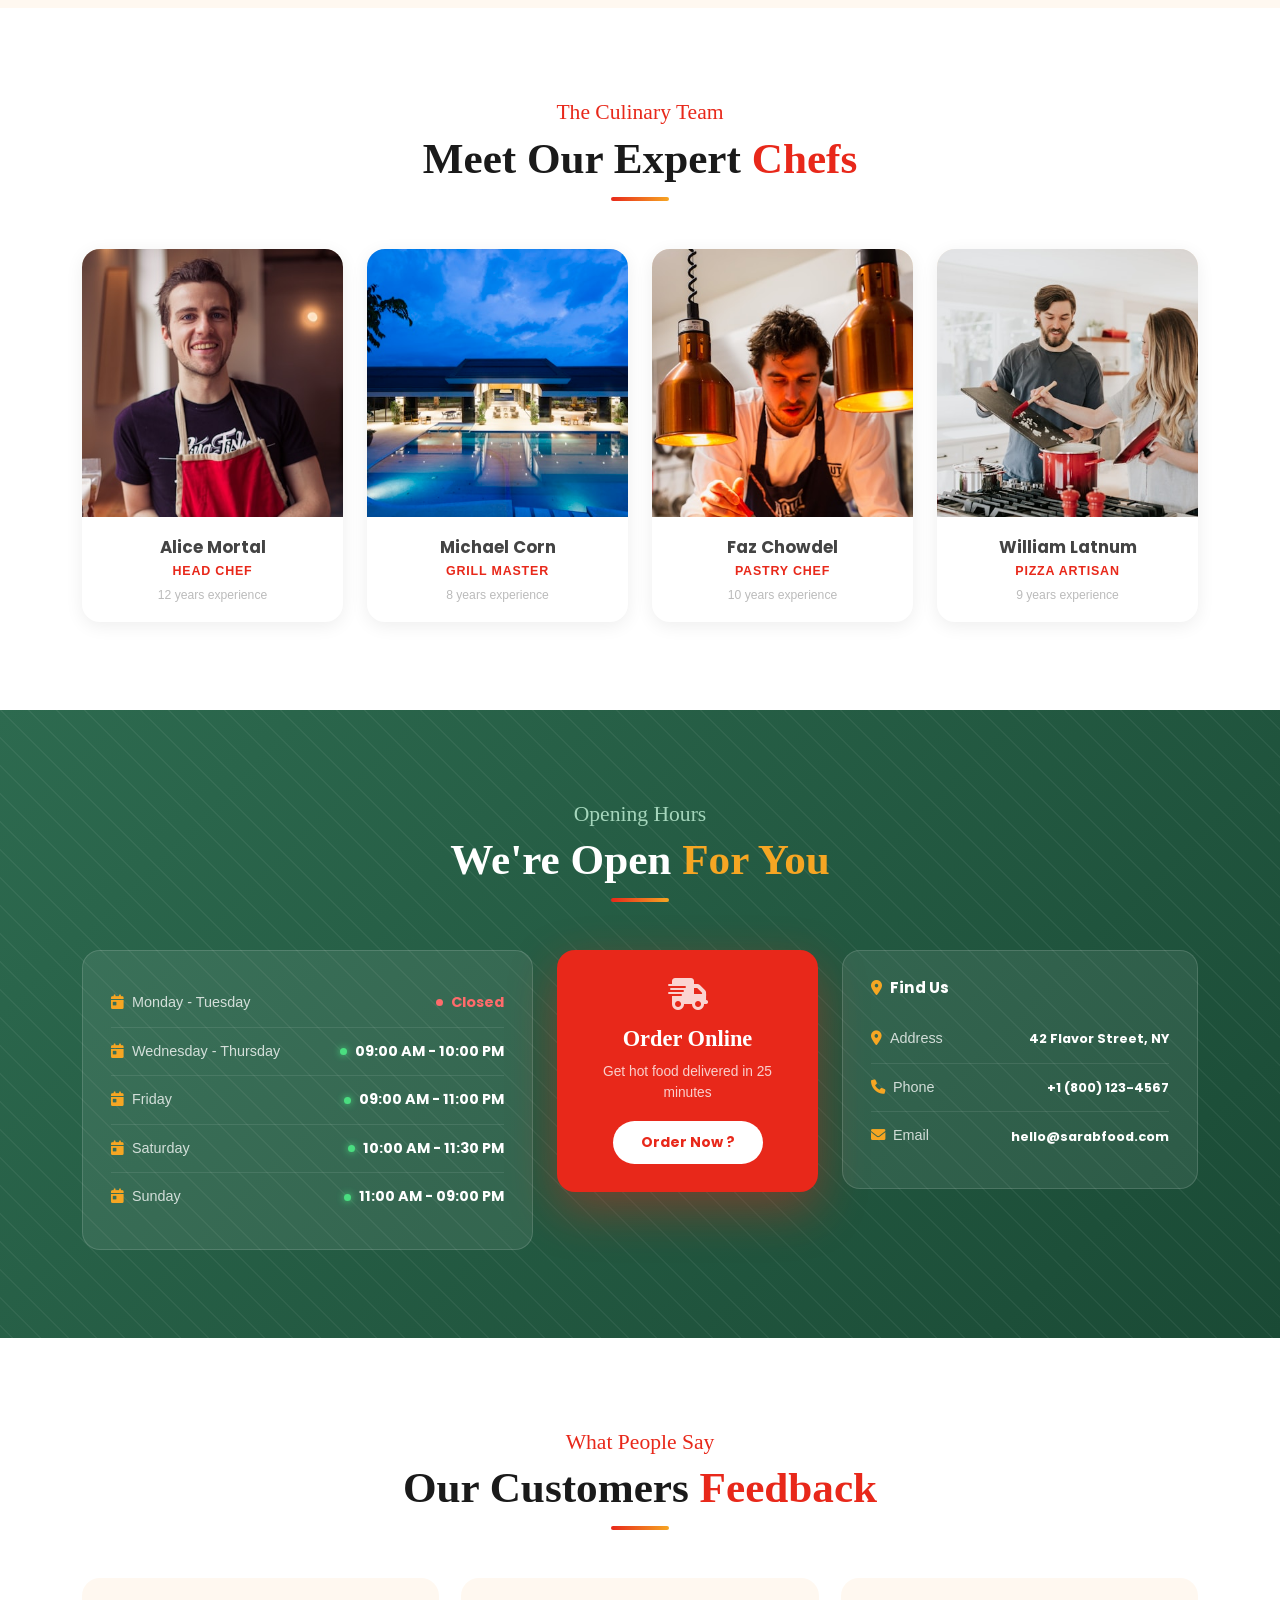
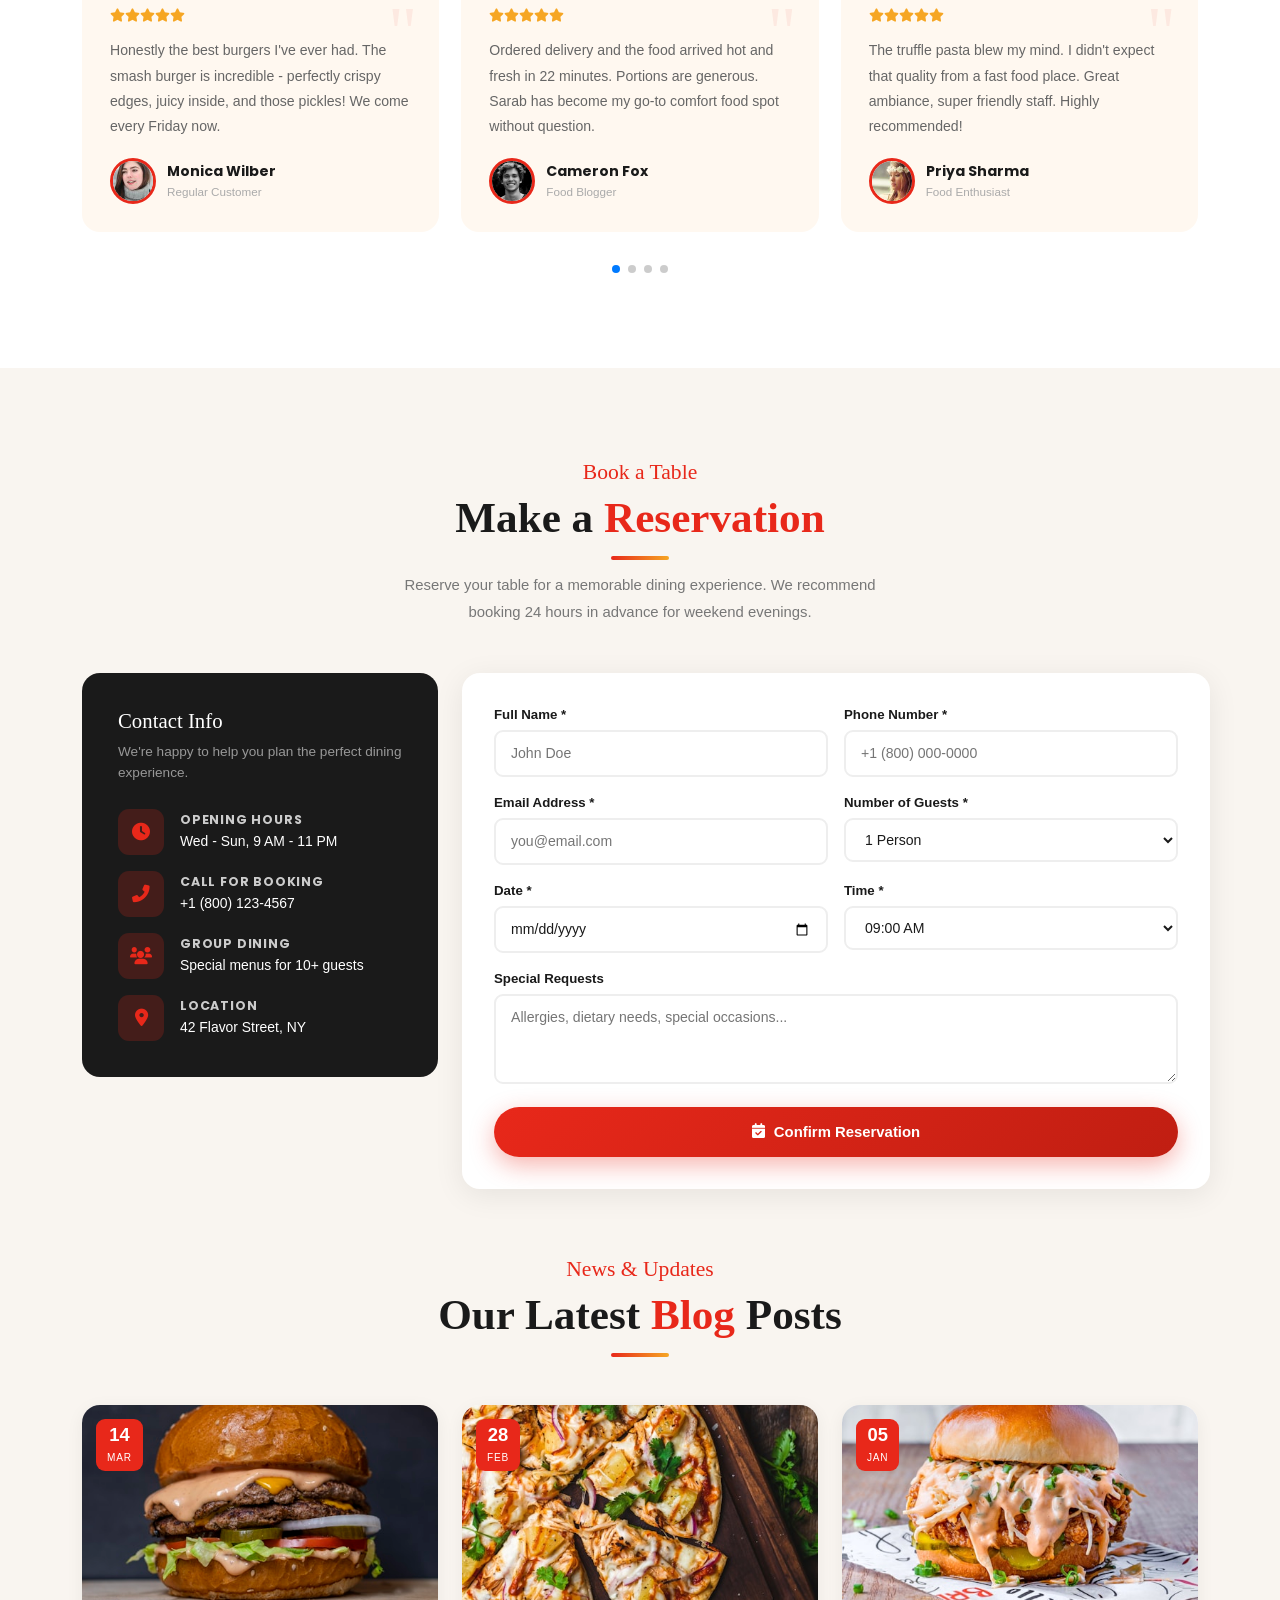
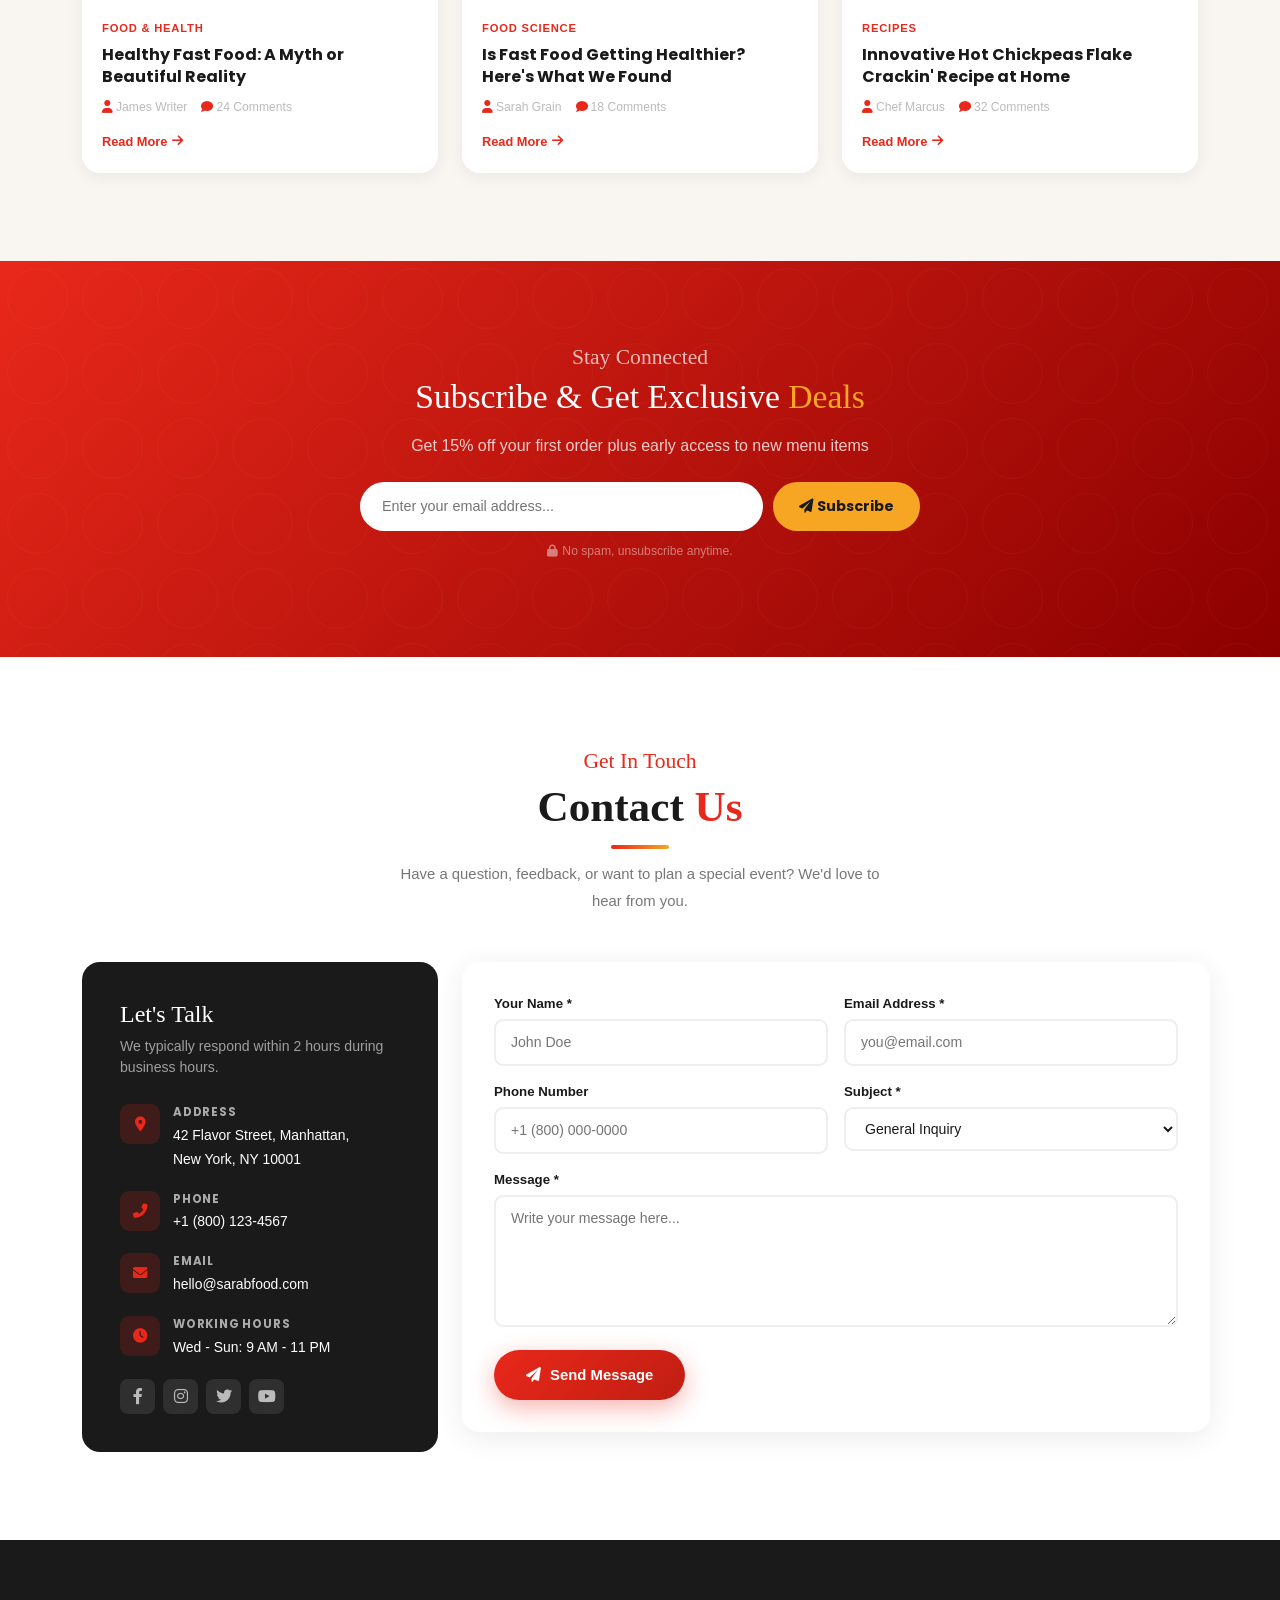
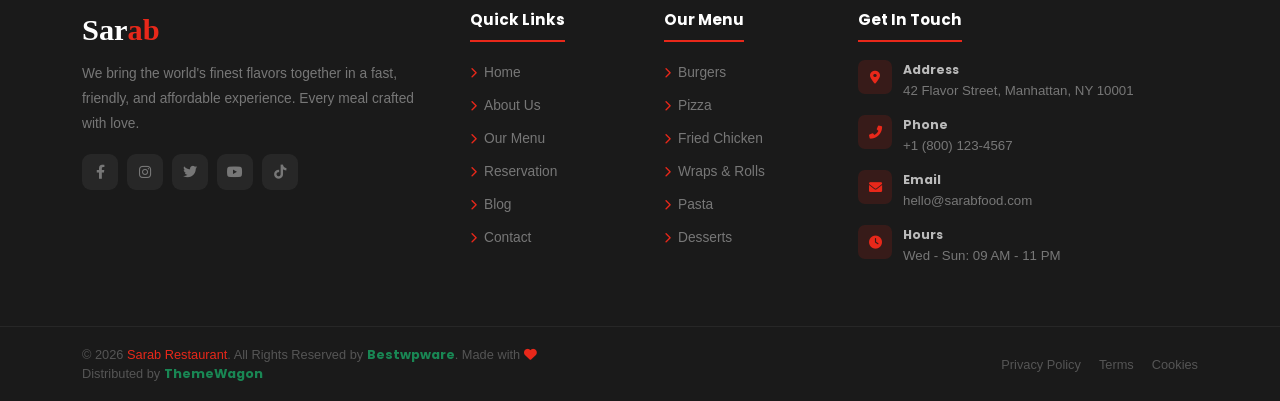
==== commit 906a0634: "add img upload index.html" ====
--- a/index.html
+++ b/index.html
@@ -192,8 +192,7 @@
       <div class="mqtrack">
         <iframe
           class="mqitem"
-          width="560"
-          height="315"
+          height="200"
           src="https://www.youtube.com/embed/3iAemJen4BM?si=nnswTqi9qfIxTLyR"
           title="YouTube video player"
           frameborder="0"
@@ -211,8 +210,7 @@
         ></iframe>
         <iframe
           class="mqitem"
-          width="560"
-          height="315"
+          height="200"
           src="https://www.youtube.com/embed/4tgxGkVRZRA?si=YsZ7OcqUrkMkHdwS"
           title="YouTube video player"
           frameborder="0"
@@ -230,8 +228,7 @@
         ></iframe>
         <iframe
           class="mqitem"
-          width="560"
-          height="315"
+          height="200"
           src="https://www.youtube.com/embed/uWwJv_JouxM?si=pTtxfCj-s76TDRbr"
           title="YouTube video player"
           frameborder="0"
@@ -249,9 +246,36 @@
         ></iframe>
         <iframe
           class="mqitem"
-          width="560"
-          height="315"
+          height="200"
           src="https://www.youtube.com/embed/azq7U1AOeOk?si=I5xPDk0cGO2udPkB"
+          title="YouTube video player"
+          frameborder="0"
+          allow="
+            accelerometer;
+            autoplay;
+            clipboard-write;
+            encrypted-media;
+            gyroscope;
+            picture-in-picture;
+            web-share;
+          "
+          referrerpolicy="strict-origin-when-cross-origin"
+          allowfullscreen
+        ></iframe>
+        <a
+          class="mqitem"
+          height="200"
+          href="https://sian-0018.github.io/?utm_source=%E8%87%AA%E5%AE%B6%E5%AE%98%E7%B6%B2&utm_medium=banner%E6%A9%AB%E5%B9%85%E5%BB%A3%E5%91%8A&utm_campaign=%E6%BC%A2%E5%A0%A1%E7%AB%AF%E5%8D%88%E5%A4%8F%E6%97%A5%E5%84%AA%E6%83%A0&utm_id=001&utm_term=5000&utm_content=adm"
+          >
+          <img
+            style="width:358px;max-width:none;height:200px;"
+            src="img/mibanner.png"
+            alt="糯漢堡"/>
+        </a>
+        <iframe
+          class="mqitem"
+          height="200"
+          src="https://www.youtube.com/embed/A_68uZgOhlo?si=Ax898MngVLI81RQu"
           title="YouTube video player"
           frameborder="0"
           allow="
@@ -268,27 +292,7 @@
         ></iframe>
         <iframe
           class="mqitem"
-          width="560"
-          height="315"
-          src="https://www.youtube.com/embed/A_68uZgOhlo?si=Ax898MngVLI81RQu"
-          title="YouTube video player"
-          frameborder="0"
-          allow="
-            accelerometer;
-            autoplay;
-            clipboard-write;
-            encrypted-media;
-            gyroscope;
-            picture-in-picture;
-            web-share;
-          "
-          referrerpolicy="strict-origin-when-cross-origin"
-          allowfullscreen
-        ></iframe>
-         <iframe
-          class="mqitem"
-          width="560"
-          height="315"
+          height="200"
           src="https://www.youtube.com/embed/3iAemJen4BM?si=nnswTqi9qfIxTLyR"
           title="YouTube video player"
           frameborder="0"
@@ -306,8 +310,7 @@
         ></iframe>
         <iframe
           class="mqitem"
-          width="560"
-          height="315"
+          height="200"
           src="https://www.youtube.com/embed/4tgxGkVRZRA?si=YsZ7OcqUrkMkHdwS"
           title="YouTube video player"
           frameborder="0"
@@ -325,8 +328,7 @@
         ></iframe>
         <iframe
           class="mqitem"
-          width="560"
-          height="315"
+          height="200"
           src="https://www.youtube.com/embed/uWwJv_JouxM?si=pTtxfCj-s76TDRbr"
           title="YouTube video player"
           frameborder="0"
@@ -344,8 +346,7 @@
         ></iframe>
         <iframe
           class="mqitem"
-          width="560"
-          height="315"
+          height="200"
           src="https://www.youtube.com/embed/azq7U1AOeOk?si=I5xPDk0cGO2udPkB"
           title="YouTube video player"
           frameborder="0"
@@ -361,10 +362,19 @@
           referrerpolicy="strict-origin-when-cross-origin"
           allowfullscreen
         ></iframe>
+        <a
+          class="mqitem"
+          height="200"
+          href="https://sian-0018.github.io/?utm_source=%E8%87%AA%E5%AE%B6%E5%AE%98%E7%B6%B2&utm_medium=banner%E6%A9%AB%E5%B9%85%E5%BB%A3%E5%91%8A&utm_campaign=%E6%BC%A2%E5%A0%A1%E7%AB%AF%E5%8D%88%E5%A4%8F%E6%97%A5%E5%84%AA%E6%83%A0&utm_id=001&utm_term=5000&utm_content=adm"
+          >
+          <img
+            style="width:358px;max-width:none;height:200px;"
+            src="img/mibanner.png"
+            alt="糯漢堡"/>
+        </a>
         <iframe
           class="mqitem"
-          width="560"
-          height="315"
+          height="200"
           src="https://www.youtube.com/embed/A_68uZgOhlo?si=Ax898MngVLI81RQu"
           title="YouTube video player"
           frameborder="0"
--- a/css/style.css
+++ b/css/style.css
@@ -0,0 +1,2437 @@
+:root {
+  --primary: #e8281a;
+  --secondary: #f6a623;
+  --dark: #1a1a1a;
+  --green: #2d6a4f;
+  --cream: #fff8f0;
+  --cream2: #fef0dc;
+  --light: #f9f5f0;
+  --shadow: 0 8px 40px rgba(0, 0, 0, 0.1);
+  --shadow-lg: 0 20px 60px rgba(0, 0, 0, 0.18);
+}
+* {
+  margin: 0;
+  padding: 0;
+  box-sizing: border-box;
+}
+html {
+  scroll-behavior: smooth;
+}
+body {
+  font-family: "Poppins", sans-serif;
+  color: #444;
+  background: #fff;
+  overflow-x: hidden;
+}
+h1,
+h2,
+h3,
+h4,
+h5 {
+  font-family: "Playfair Display", serif;
+  color: var(--dark);
+}
+a {
+  text-decoration: none;
+  transition: all 0.3s;
+}
+img {
+  max-width: 100%;
+}
+::-webkit-scrollbar {
+  width: 5px;
+}
+::-webkit-scrollbar-thumb {
+  background: var(--primary);
+  border-radius: 10px;
+}
+
+/* ===================== TOP BAR ===================== */
+#topbar {
+  background: #111;
+  padding: 8px 0;
+  font-size: 0.82rem;
+}
+#topbar span {
+  color: #aaa;
+  margin-right: 16px;
+}
+#topbar span i {
+  color: var(--secondary);
+  margin-right: 5px;
+}
+#topbar .tsoc a {
+  width: 27px;
+  height: 27px;
+  border-radius: 50%;
+  background: rgba(255, 255, 255, 0.08);
+  display: inline-flex;
+  align-items: center;
+  justify-content: center;
+  color: #bbb;
+  font-size: 0.75rem;
+  margin-left: 5px;
+  transition: 0.3s;
+}
+#topbar .tsoc a:hover {
+  background: var(--primary);
+  color: #fff;
+}
+.ttag {
+  background: var(--primary);
+  color: #fff;
+  padding: 2px 10px;
+  border-radius: 20px;
+  font-size: 0.7rem;
+  font-weight: 600;
+  text-transform: uppercase;
+}
+
+/* ===================== NAVBAR ===================== */
+#nav {
+  background: #fff;
+  position: sticky;
+  top: 0;
+  z-index: 990;
+  box-shadow: 0 2px 20px rgba(0, 0, 0, 0.07);
+  transition: 0.4s;
+}
+#nav.scrolled {
+  box-shadow: 0 4px 30px rgba(0, 0, 0, 0.14);
+}
+.blogo {
+  display: flex;
+  align-items: center;
+  gap: 10px;
+}
+.bico {
+  width: 46px;
+  height: 46px;
+  border-radius: 50%;
+  background: linear-gradient(135deg, var(--primary), var(--secondary));
+  display: flex;
+  align-items: center;
+  justify-content: center;
+  font-size: 1.3rem;
+  color: #fff;
+  box-shadow: 0 4px 15px rgba(232, 40, 26, 0.35);
+}
+.bname {
+  font-family: "Playfair Display", serif;
+  font-size: 1.5rem;
+  font-weight: 900;
+  color: var(--dark);
+}
+.bname span {
+  color: var(--primary);
+}
+.bsub {
+  font-size: 0.62rem;
+  text-transform: uppercase;
+  letter-spacing: 2px;
+  color: #aaa;
+}
+.navbar-nav .nav-link {
+  font-size: 0.87rem;
+  font-weight: 500;
+  color: #333 !important;
+  padding: 26px 13px !important;
+  position: relative;
+}
+.navbar-nav .nav-link::after {
+  content: "";
+  position: absolute;
+  bottom: 0;
+  left: 50%;
+  transform: translateX(-50%);
+  width: 0;
+  height: 3px;
+  background: var(--primary);
+  border-radius: 3px 3px 0 0;
+  transition: 0.3s;
+}
+.navbar-nav .nav-link:hover::after,
+.navbar-nav .nav-link.active::after {
+  width: 55%;
+}
+.navbar-nav .nav-link:hover {
+  color: var(--primary) !important;
+}
+/* FIX 1 â€” Search btn in navbar */
+#navSearchBtn {
+  background: none;
+  border: none;
+  cursor: pointer;
+  color: #555;
+  font-size: 1rem;
+  padding: 8px 10px;
+  border-radius: 8px;
+  transition: 0.3s;
+}
+#navSearchBtn:hover {
+  background: rgba(232, 40, 26, 0.08);
+  color: var(--primary);
+}
+.nav-cta {
+  background: linear-gradient(135deg, var(--primary), #c01e12);
+  color: #fff !important;
+  border-radius: 8px;
+  padding: 10px 20px !important;
+  font-size: 0.84rem !important;
+  font-weight: 600 !important;
+  box-shadow: 0 4px 15px rgba(232, 40, 26, 0.3);
+  margin-left: 6px;
+}
+.nav-cta::after {
+  display: none !important;
+}
+.nav-cta:hover {
+  transform: translateY(-2px);
+  box-shadow: 0 8px 22px rgba(232, 40, 26, 0.4);
+}
+
+/* ===================== SECTION COMMONS ===================== */
+section {
+  padding: 88px 0;
+}
+.slbl {
+  font-family: "Dancing Script", cursive;
+  font-size: 1.35rem;
+  color: var(--primary);
+  display: block;
+  margin-bottom: 4px;
+}
+.stitle {
+  font-size: clamp(1.9rem, 4vw, 2.7rem);
+  font-weight: 900;
+  line-height: 1.2;
+  margin-bottom: 12px;
+}
+.stitle span {
+  color: var(--primary);
+}
+.sline {
+  width: 58px;
+  height: 4px;
+  border-radius: 4px;
+  background: linear-gradient(90deg, var(--primary), var(--secondary));
+  margin: 0 auto 12px;
+}
+.sline.lft {
+  margin-left: 0;
+}
+.sdesc {
+  color: #777;
+  font-size: 0.93rem;
+  line-height: 1.8;
+}
+.btn-red {
+  background: linear-gradient(135deg, var(--primary), #c01e12);
+  color: #fff;
+  border: none;
+  border-radius: 50px;
+  padding: 14px 32px;
+  font-weight: 600;
+  font-size: 0.93rem;
+  box-shadow: 0 8px 24px rgba(232, 40, 26, 0.35);
+  transition: 0.3s;
+  display: inline-flex;
+  align-items: center;
+  gap: 9px;
+  cursor: pointer;
+  font-family: "Poppins", sans-serif;
+}
+.btn-red:hover {
+  transform: translateY(-3px);
+  box-shadow: 0 14px 34px rgba(232, 40, 26, 0.45);
+  color: #fff;
+}
+
+/* ===================== HERO ===================== */
+#hero {
+  background: var(--cream);
+  min-height: 92vh;
+  display: flex;
+  align-items: center;
+  position: relative;
+  overflow: hidden;
+}
+.hbgtxt {
+  position: absolute;
+  top: 50%;
+  left: 50%;
+  transform: translate(-50%, -50%);
+  font-size: 22vw;
+  font-weight: 900;
+  font-family: "Playfair Display", serif;
+  color: rgba(0, 0, 0, 0.04);
+  pointer-events: none;
+  white-space: nowrap;
+}
+.hs {
+  position: absolute;
+  border-radius: 50%;
+}
+.hs1 {
+  width: 480px;
+  height: 480px;
+  background: radial-gradient(circle, rgba(232, 40, 26, 0.07), transparent 70%);
+  top: -90px;
+  right: -80px;
+  animation: fsh 8s ease-in-out infinite;
+}
+.hs2 {
+  width: 280px;
+  height: 280px;
+  background: radial-gradient(
+    circle,
+    rgba(246, 166, 35, 0.09),
+    transparent 70%
+  );
+  bottom: -50px;
+  left: 8%;
+  animation: fsh 10s ease-in-out infinite reverse;
+}
+@keyframes fsh {
+  0%,
+  100% {
+    transform: translateY(0);
+  }
+  50% {
+    transform: translateY(-28px);
+  }
+}
+.hbadge {
+  display: inline-flex;
+  align-items: center;
+  gap: 8px;
+  background: #fff;
+  border-radius: 30px;
+  padding: 6px 16px 6px 6px;
+  box-shadow: 0 4px 20px rgba(0, 0, 0, 0.1);
+  margin-bottom: 22px;
+}
+.hbadge .hbi {
+  width: 30px;
+  height: 30px;
+  border-radius: 50%;
+  background: linear-gradient(135deg, var(--primary), var(--secondary));
+  display: flex;
+  align-items: center;
+  justify-content: center;
+  color: #fff;
+  font-size: 0.78rem;
+}
+.hbadge span {
+  font-size: 0.76rem;
+  font-weight: 600;
+  color: var(--dark);
+}
+.htitle {
+  font-size: clamp(2.7rem, 6vw, 4.8rem);
+  font-weight: 900;
+  line-height: 1.1;
+  margin-bottom: 18px;
+}
+.htitle .hl {
+  color: var(--primary);
+  position: relative;
+  display: inline-block;
+}
+.htitle .hl::before {
+  content: "";
+  position: absolute;
+  bottom: 2px;
+  left: 0;
+  right: 0;
+  height: 7px;
+  background: rgba(232, 40, 26, 0.14);
+  border-radius: 4px;
+  z-index: -1;
+}
+.hdesc {
+  font-size: 1rem;
+  color: #666;
+  line-height: 1.8;
+  max-width: 470px;
+  margin-bottom: 30px;
+}
+/* FIX 2 â€” Video play button */
+.btn-play {
+  display: inline-flex;
+  align-items: center;
+  gap: 12px;
+  color: var(--dark);
+  font-weight: 600;
+  font-size: 0.9rem;
+  padding: 10px 16px;
+  transition: 0.3s;
+  cursor: pointer;
+}
+.btn-play .pico {
+  width: 48px;
+  height: 48px;
+  border-radius: 50%;
+  background: #fff;
+  display: flex;
+  align-items: center;
+  justify-content: center;
+  box-shadow: 0 6px 20px rgba(0, 0, 0, 0.12);
+  color: var(--primary);
+  font-size: 0.95rem;
+  transition: 0.3s;
+  flex-shrink: 0;
+}
+.btn-play:hover .pico {
+  background: var(--primary);
+  color: #fff;
+  transform: scale(1.1);
+}
+.btn-play:hover {
+  color: var(--primary);
+}
+.hstats {
+  display: flex;
+  gap: 20px;
+  flex-wrap: wrap;
+  margin-top: 32px;
+}
+.hstat .snum {
+  font-family: "Playfair Display", serif;
+  font-size: 1.9rem;
+  font-weight: 900;
+  color: var(--dark);
+  display: block;
+  line-height: 1;
+}
+.hstat .snum em {
+  color: var(--primary);
+  font-style: normal;
+}
+.hstat small {
+  font-size: 0.7rem;
+  color: #aaa;
+  text-transform: uppercase;
+  letter-spacing: 1px;
+}
+.sdiv {
+  width: 1px;
+  background: #ddd;
+  height: 38px;
+  align-self: center;
+}
+.hcircle {
+  width: 480px;
+  height: 480px;
+  border-radius: 50%;
+  background: radial-gradient(circle at 40% 40%, #fff8f0, #ffe5c8);
+  display: flex;
+  align-items: center;
+  justify-content: center;
+  margin: 0 auto;
+  position: relative;
+  box-shadow: 0 28px 76px rgba(232, 40, 26, 0.14);
+}
+.hcircle img {
+  width: 90%;
+  height: 90%;
+  object-fit: cover;
+  border-radius: 50%;
+}
+.fcard {
+  position: absolute;
+  background: #fff;
+  border-radius: 11px;
+  padding: 10px 15px;
+  box-shadow: var(--shadow);
+  display: flex;
+  align-items: center;
+  gap: 9px;
+}
+.fcard.fc1 {
+  top: 55px;
+  left: -15px;
+  animation: fltc 4s ease-in-out infinite;
+}
+.fcard.fc2 {
+  bottom: 75px;
+  right: -25px;
+  animation: fltc 4s ease-in-out infinite 1.5s;
+}
+.fcard.fc3 {
+  top: 38%;
+  right: -45px;
+  animation: fltc 4s ease-in-out infinite 0.8s;
+}
+@keyframes fltc {
+  0%,
+  100% {
+    transform: translateY(0);
+  }
+  50% {
+    transform: translateY(-9px);
+  }
+}
+.fcoi {
+  width: 34px;
+  height: 34px;
+  border-radius: 8px;
+  display: flex;
+  align-items: center;
+  justify-content: center;
+  font-size: 0.95rem;
+}
+.fcoi.r {
+  background: rgba(232, 40, 26, 0.11);
+  color: var(--primary);
+}
+.fcoi.y {
+  background: rgba(246, 166, 35, 0.14);
+  color: var(--secondary);
+}
+.fcoi.g {
+  background: rgba(45, 106, 79, 0.11);
+  color: var(--green);
+}
+.fcnum {
+  font-weight: 700;
+  font-size: 0.92rem;
+  color: var(--dark);
+  display: block;
+  line-height: 1;
+}
+.fcsm {
+  font-size: 0.66rem;
+  color: #999;
+}
+
+/* ===================== MARQUEE ===================== */
+.mqsec {
+  background: var(--primary);
+  padding: 13px 0;
+  overflow: hidden;
+}
+.mqtrack {
+  display: flex;
+  gap: 38px;
+  white-space: nowrap;
+  animation: mqrun 12s linear infinite;
+}
+.mqitem {
+  display: inline-flex;
+  align-items: center;
+  gap: 10px;
+  color: #fff;
+  font-size: 0.86rem;
+  font-weight: 500;
+}
+.mqitem i {
+  color: rgba(255, 255, 255, 0.55);
+  font-size: 0.55rem;
+}
+@keyframes mqrun {
+  from {
+    transform: translateX(0);
+  }
+  to {
+    transform: translateX(-50%);
+  }
+}
+
+/* ===================== CATEGORY ===================== */
+#category {
+  background: var(--cream);
+}
+.catcard {
+  background: #fff;
+  border-radius: 15px;
+  padding: 22px 14px;
+  text-align: center;
+  cursor: pointer;
+  transition: 0.4s;
+  box-shadow: 0 4px 18px rgba(0, 0, 0, 0.06);
+  border: 2px solid transparent;
+}
+.catcard:hover,
+.catcard.active {
+  transform: translateY(-7px);
+  box-shadow: 0 14px 38px rgba(232, 40, 26, 0.14);
+  border-color: var(--primary);
+}
+.catimg {
+  width: 86px;
+  height: 86px;
+  border-radius: 50%;
+  object-fit: cover;
+  margin: 0 auto 12px;
+  display: block;
+  transition: 0.4s;
+}
+.catcard:hover .catimg {
+  transform: scale(1.1) rotate(-4deg);
+}
+.catnm {
+  font-size: 0.86rem;
+  font-weight: 600;
+  color: var(--dark);
+  margin-bottom: 3px;
+}
+.catct {
+  font-size: 0.73rem;
+  color: #bbb;
+}
+
+/* ===================== ABOUT ===================== */
+#about {
+  background: #fff;
+}
+.astack {
+  position: relative;
+}
+.amain {
+  border-radius: 18px;
+  overflow: hidden;
+  box-shadow: var(--shadow-lg);
+}
+.amain img {
+  width: 100%;
+  height: 440px;
+  object-fit: cover;
+  display: block;
+}
+.asm {
+  position: absolute;
+  bottom: -26px;
+  right: -26px;
+  width: 170px;
+  height: 170px;
+  border-radius: 14px;
+  overflow: hidden;
+  border: 5px solid #fff;
+  box-shadow: var(--shadow);
+}
+.asm img {
+  width: 100%;
+  height: 100%;
+  object-fit: cover;
+}
+.aexp {
+  position: absolute;
+  top: 28px;
+  left: -16px;
+  background: var(--primary);
+  color: #fff;
+  border-radius: 14px;
+  padding: 18px 22px;
+  text-align: center;
+  box-shadow: 0 10px 28px rgba(232, 40, 26, 0.4);
+}
+.aexp .anum {
+  font-family: "Playfair Display", serif;
+  font-size: 2.3rem;
+  font-weight: 900;
+  line-height: 1;
+  display: block;
+}
+.aexp small {
+  font-size: 0.7rem;
+  opacity: 0.9;
+}
+.fti {
+  display: flex;
+  align-items: flex-start;
+  gap: 13px;
+  margin-bottom: 18px;
+}
+.ftico {
+  width: 46px;
+  height: 46px;
+  border-radius: 11px;
+  flex-shrink: 0;
+  display: flex;
+  align-items: center;
+  justify-content: center;
+  font-size: 1.15rem;
+  transition: 0.3s;
+}
+.ftico.r {
+  background: rgba(232, 40, 26, 0.1);
+  color: var(--primary);
+}
+.ftico.y {
+  background: rgba(246, 166, 35, 0.11);
+  color: var(--secondary);
+}
+.ftico.g {
+  background: rgba(45, 106, 79, 0.1);
+  color: var(--green);
+}
+.fti:hover .ftico {
+  transform: scale(1.1);
+}
+.fti h6 {
+  font-size: 0.9rem;
+  font-weight: 700;
+  color: var(--dark);
+  margin-bottom: 2px;
+  font-family: "Poppins", sans-serif;
+}
+.fti p {
+  font-size: 0.8rem;
+  color: #888;
+  margin: 0;
+  line-height: 1.6;
+}
+
+/* ===================== MENU ===================== */
+#menu {
+  background: var(--light);
+}
+/* FIX 3 â€” Filter buttons */
+.filtbtn {
+  border: 2px solid #e5e5e5;
+  background: #fff;
+  border-radius: 50px;
+  padding: 8px 20px;
+  font-size: 0.84rem;
+  font-weight: 600;
+  color: #666;
+  cursor: pointer;
+  transition: 0.3s;
+  margin: 3px;
+  font-family: "Poppins", sans-serif;
+}
+.filtbtn.active,
+.filtbtn:hover {
+  background: var(--primary);
+  border-color: var(--primary);
+  color: #fff;
+  box-shadow: 0 5px 18px rgba(232, 40, 26, 0.24);
+}
+.mwrap {
+  transition: 0.35s;
+}
+.mwrap.gone {
+  display: none !important;
+}
+.mcard {
+  background: #fff;
+  border-radius: 18px;
+  overflow: hidden;
+  transition: 0.4s;
+  box-shadow: 0 4px 22px rgba(0, 0, 0, 0.07);
+  cursor: pointer;
+}
+.mcard:hover {
+  transform: translateY(-9px);
+  box-shadow: 0 18px 48px rgba(0, 0, 0, 0.13);
+}
+.mimg {
+  position: relative;
+  overflow: hidden;
+  height: 215px;
+  background: var(--cream2);
+}
+.mimg img {
+  width: 100%;
+  height: 100%;
+  object-fit: cover;
+  transition: 0.5s;
+}
+.mcard:hover .mimg img {
+  transform: scale(1.09);
+}
+.mbdg {
+  position: absolute;
+  top: 13px;
+  left: 13px;
+  background: var(--primary);
+  color: #fff;
+  border-radius: 7px;
+  padding: 3px 11px;
+  font-size: 0.7rem;
+  font-weight: 700;
+}
+.mbdg.new {
+  background: var(--green);
+}
+.mbdg.hot {
+  background: var(--secondary);
+  color: var(--dark);
+}
+/* FIX 4 â€” Heart & Plus buttons stop propagation */
+.mhrt {
+  position: absolute;
+  top: 13px;
+  right: 13px;
+  width: 33px;
+  height: 33px;
+  border-radius: 50%;
+  background: #fff;
+  display: flex;
+  align-items: center;
+  justify-content: center;
+  color: #ccc;
+  cursor: pointer;
+  transition: 0.3s;
+  box-shadow: 0 2px 9px rgba(0, 0, 0, 0.1);
+}
+.mhrt:hover {
+  color: var(--primary);
+  transform: scale(1.18);
+}
+.mbody {
+  padding: 18px;
+}
+.mcat {
+  font-size: 0.7rem;
+  font-weight: 600;
+  color: var(--secondary);
+  text-transform: uppercase;
+  letter-spacing: 1px;
+  margin-bottom: 5px;
+}
+.mtit {
+  font-size: 1.05rem;
+  font-weight: 700;
+  margin-bottom: 5px;
+  font-family: "Playfair Display", serif;
+}
+.mdesc {
+  font-size: 0.78rem;
+  color: #aaa;
+  margin-bottom: 13px;
+  line-height: 1.5;
+}
+.mfoot {
+  display: flex;
+  align-items: center;
+  justify-content: space-between;
+}
+.mprice {
+  font-size: 1.25rem;
+  font-weight: 800;
+  color: var(--primary);
+  font-family: "Playfair Display", serif;
+}
+.mprice small {
+  font-size: 0.72rem;
+  font-weight: 400;
+  color: #ccc;
+  text-decoration: line-through;
+  margin-left: 5px;
+}
+.mstars {
+  font-size: 0.73rem;
+  color: var(--secondary);
+}
+/* FIX 4 â€” Plus button opens detail popup */
+.madd {
+  width: 36px;
+  height: 36px;
+  border-radius: 50%;
+  background: linear-gradient(135deg, var(--primary), #c01e12);
+  border: none;
+  color: #fff;
+  font-size: 1rem;
+  display: flex;
+  align-items: center;
+  justify-content: center;
+  cursor: pointer;
+  transition: 0.3s;
+  box-shadow: 0 4px 11px rgba(232, 40, 26, 0.28);
+}
+.madd:hover {
+  transform: scale(1.15) rotate(90deg);
+}
+
+/* ===================== SPECIAL OFFER ===================== */
+#special {
+  background: linear-gradient(135deg, #1a0000 0%, #2d0000 100%);
+  position: relative;
+  overflow: hidden;
+}
+.spbg {
+  position: absolute;
+  inset: 0;
+  pointer-events: none;
+  opacity: 0.03;
+  background: repeating-linear-gradient(
+    45deg,
+    #fff 0,
+    #fff 1px,
+    transparent 0,
+    transparent 50%
+  );
+  background-size: 40px 40px;
+}
+.sptag {
+  display: inline-block;
+  background: var(--secondary);
+  color: var(--dark);
+  border-radius: 6px;
+  padding: 4px 15px;
+  font-size: 0.76rem;
+  font-weight: 700;
+  text-transform: uppercase;
+  letter-spacing: 2px;
+  margin-bottom: 14px;
+}
+.sptitle {
+  font-size: clamp(2.3rem, 5vw, 3.8rem);
+  font-weight: 900;
+  color: #fff;
+  line-height: 1.1;
+}
+.sptitle span {
+  color: var(--secondary);
+}
+.spdesc {
+  color: rgba(255, 255, 255, 0.62);
+  margin: 18px 0;
+  font-size: 0.93rem;
+  line-height: 1.8;
+}
+.cdwrap {
+  display: flex;
+  gap: 14px;
+  margin: 26px 0;
+}
+.cditem {
+  text-align: center;
+  background: rgba(255, 255, 255, 0.07);
+  border: 1px solid rgba(255, 255, 255, 0.11);
+  border-radius: 11px;
+  padding: 13px 18px;
+  min-width: 72px;
+}
+.cdnum {
+  font-family: "Playfair Display", serif;
+  font-size: 2.1rem;
+  font-weight: 900;
+  color: #fff;
+  display: block;
+  line-height: 1;
+}
+.cdlbl {
+  font-size: 0.63rem;
+  text-transform: uppercase;
+  letter-spacing: 1px;
+  color: rgba(255, 255, 255, 0.48);
+  margin-top: 3px;
+  display: block;
+}
+.spimgw {
+  position: relative;
+  text-align: center;
+}
+.spglow {
+  position: absolute;
+  top: 50%;
+  left: 50%;
+  transform: translate(-50%, -50%);
+  width: 360px;
+  height: 360px;
+  border-radius: 50%;
+  background: radial-gradient(
+    circle,
+    rgba(246, 166, 35, 0.24),
+    transparent 70%
+  );
+}
+.spimgw img {
+  position: relative;
+  z-index: 2;
+  width: 100%;
+  max-width: 440px;
+  filter: drop-shadow(0 28px 56px rgba(246, 166, 35, 0.28));
+  animation: fltimg 5s ease-in-out infinite;
+}
+@keyframes fltimg {
+  0%,
+  100% {
+    transform: translateY(0);
+  }
+  50% {
+    transform: translateY(-17px);
+  }
+}
+.sppbdg {
+  position: absolute;
+  top: 18px;
+  left: 18px;
+  z-index: 3;
+  background: var(--primary);
+  color: #fff;
+  width: 86px;
+  height: 86px;
+  border-radius: 50%;
+  display: flex;
+  flex-direction: column;
+  align-items: center;
+  justify-content: center;
+  text-align: center;
+  box-shadow: 0 8px 24px rgba(232, 40, 26, 0.5);
+  animation: plsbdg 2.5s ease-in-out infinite;
+}
+@keyframes plsbdg {
+  0%,
+  100% {
+    transform: scale(1);
+  }
+  50% {
+    transform: scale(1.06);
+    box-shadow: 0 12px 34px rgba(232, 40, 26, 0.7);
+  }
+}
+.sppbdg .old {
+  font-size: 0.68rem;
+  text-decoration: line-through;
+  opacity: 0.7;
+}
+.sppbdg .np {
+  font-size: 1.25rem;
+  font-weight: 900;
+}
+
+/* ===================== GALLERY ===================== */
+#gallery {
+  background: var(--light);
+}
+.ggrid {
+  display: grid;
+  grid-template-columns: repeat(3, 1fr);
+  grid-template-rows: repeat(2, 215px);
+  gap: 13px;
+}
+.gitem {
+  border-radius: 14px;
+  overflow: hidden;
+  position: relative;
+  cursor: pointer;
+}
+.gitem:first-child {
+  grid-row: span 2;
+}
+.gitem img {
+  width: 100%;
+  height: 100%;
+  object-fit: cover;
+  transition: 0.5s;
+}
+.gitem:hover img {
+  transform: scale(1.08);
+}
+.gover {
+  position: absolute;
+  inset: 0;
+  background: linear-gradient(to top, rgba(0, 0, 0, 0.76), transparent 60%);
+  opacity: 0;
+  transition: 0.4s;
+  display: flex;
+  align-items: flex-end;
+  padding: 18px;
+}
+.gitem:hover .gover {
+  opacity: 1;
+}
+.gover span {
+  color: #fff;
+  font-weight: 600;
+  font-size: 0.88rem;
+}
+.gover i {
+  color: var(--secondary);
+  margin-right: 5px;
+}
+
+/* ===================== HISTORY â€” FIX 8 ===================== */
+#history {
+  background: var(--cream);
+}
+.timeline {
+  position: relative;
+  padding: 18px 0;
+}
+.timeline::before {
+  content: "";
+  position: absolute;
+  left: 50%;
+  transform: translateX(-50%);
+  width: 2px;
+  background: linear-gradient(to bottom, var(--primary), var(--secondary));
+  top: 0;
+  bottom: 0;
+}
+/* Grid: left-col | dot-col | right-col */
+.tli {
+  display: grid;
+  grid-template-columns: 1fr 36px 1fr;
+  margin-bottom: 50px;
+  align-items: start;
+}
+.tl-left {
+  padding-right: 32px;
+  text-align: right;
+}
+.tl-center {
+  display: flex;
+  justify-content: center;
+  padding-top: 5px;
+}
+.tl-right {
+  padding-left: 32px;
+  text-align: left;
+}
+/* ODD â†’ show LEFT text, hide RIGHT */
+.tli:nth-child(odd) .tl-right {
+  visibility: hidden;
+}
+/* EVEN â†’ hide LEFT, show RIGHT */
+.tli:nth-child(even) .tl-left {
+  visibility: hidden;
+}
+.tldot {
+  width: 18px;
+  height: 18px;
+  border-radius: 50%;
+  background: var(--primary);
+  border: 4px solid #fff;
+  box-shadow: 0 0 0 3px rgba(232, 40, 26, 0.3);
+  flex-shrink: 0;
+}
+.tlyear {
+  font-family: "Dancing Script", cursive;
+  color: var(--primary);
+  font-size: 1.15rem;
+  margin-bottom: 3px;
+}
+.tl-left h5,
+.tl-right h5 {
+  font-size: 1.05rem;
+  font-weight: 700;
+  margin-bottom: 7px;
+  font-family: "Playfair Display", serif;
+  color: var(--dark);
+}
+.tl-left p,
+.tl-right p {
+  font-size: 0.83rem;
+  color: #888;
+  line-height: 1.7;
+  margin: 0;
+}
+@media (max-width: 767px) {
+  .timeline::before {
+    left: 16px;
+  }
+  .tli {
+    grid-template-columns: 32px 1fr;
+    gap: 0;
+  }
+  .tl-left {
+    display: none;
+  }
+  .tl-right {
+    display: block !important;
+    visibility: visible !important;
+    padding-left: 18px;
+    text-align: left;
+  }
+  .tl-center {
+    padding-top: 5px;
+  }
+  .tli:nth-child(even) .tl-left {
+    display: none;
+  }
+  .tli:nth-child(odd) .tl-right {
+    visibility: visible !important;
+  }
+}
+
+/* ===================== CHEFS ===================== */
+#chefs {
+  background: #fff;
+}
+.chcard {
+  border-radius: 18px;
+  overflow: hidden;
+  background: #fff;
+  transition: 0.4s;
+  box-shadow: 0 4px 18px rgba(0, 0, 0, 0.07);
+}
+.chcard:hover {
+  transform: translateY(-9px);
+  box-shadow: var(--shadow-lg);
+}
+.chimg {
+  position: relative;
+  overflow: hidden;
+  height: 268px;
+  background: var(--cream2);
+}
+.chimg img {
+  width: 100%;
+  height: 100%;
+  object-fit: cover;
+  object-position: top;
+  transition: 0.5s;
+}
+.chcard:hover .chimg img {
+  transform: scale(1.05);
+}
+.chsoc {
+  position: absolute;
+  bottom: -50px;
+  left: 0;
+  right: 0;
+  display: flex;
+  justify-content: center;
+  gap: 7px;
+  transition: 0.4s;
+  padding: 10px 0;
+  background: linear-gradient(to top, rgba(0, 0, 0, 0.7), transparent);
+}
+.chcard:hover .chsoc {
+  bottom: 0;
+}
+.chsoc a {
+  width: 33px;
+  height: 33px;
+  border-radius: 50%;
+  background: rgba(255, 255, 255, 0.2);
+  display: flex;
+  align-items: center;
+  justify-content: center;
+  color: #fff;
+  font-size: 0.78rem;
+  transition: 0.3s;
+}
+.chsoc a:hover {
+  background: var(--primary);
+}
+.chbody {
+  padding: 18px;
+  text-align: center;
+}
+.chnm {
+  font-size: 1.05rem;
+  font-weight: 700;
+  margin-bottom: 2px;
+}
+.chrole {
+  font-size: 0.78rem;
+  color: var(--primary);
+  font-weight: 600;
+  text-transform: uppercase;
+  letter-spacing: 0.8px;
+}
+.chexp {
+  font-size: 0.76rem;
+  color: #bbb;
+  margin-top: 5px;
+}
+
+/* ===================== HOURS ===================== */
+#hours {
+  background: linear-gradient(135deg, var(--green), #1a4a35);
+  position: relative;
+  overflow: hidden;
+}
+.hrsbg {
+  position: absolute;
+  inset: 0;
+  opacity: 0.05;
+  background: repeating-linear-gradient(
+    45deg,
+    #fff 0,
+    #fff 1px,
+    transparent 0,
+    transparent 50%
+  );
+  background-size: 28px 28px;
+}
+.hrscard {
+  background: rgba(255, 255, 255, 0.08);
+  border: 1px solid rgba(255, 255, 255, 0.14);
+  border-radius: 18px;
+  padding: 28px;
+}
+.hrsrow {
+  display: flex;
+  justify-content: space-between;
+  align-items: center;
+  padding: 13px 0;
+  border-bottom: 1px solid rgba(255, 255, 255, 0.09);
+}
+.hrsrow:last-child {
+  border: none;
+}
+.hrsday {
+  color: rgba(255, 255, 255, 0.78);
+  font-size: 0.9rem;
+  font-weight: 500;
+}
+.hrstime {
+  color: #fff;
+  font-weight: 700;
+  font-size: 0.9rem;
+}
+.hdot {
+  width: 7px;
+  height: 7px;
+  border-radius: 50%;
+}
+.hdot.on {
+  background: #4ade80;
+  box-shadow: 0 0 7px #4ade80;
+}
+.hdot.off {
+  background: #ff6b6b;
+}
+.hrscta {
+  background: var(--primary);
+  border-radius: 18px;
+  padding: 28px;
+  text-align: center;
+  box-shadow: 0 18px 48px rgba(232, 40, 26, 0.4);
+}
+.hrscta h4 {
+  color: #fff;
+  font-size: 1.4rem;
+  font-weight: 800;
+}
+.hrscta p {
+  color: rgba(255, 255, 255, 0.78);
+  font-size: 0.86rem;
+  margin: 9px 0 18px;
+}
+.btnw {
+  background: #fff;
+  color: var(--primary);
+  border-radius: 50px;
+  padding: 11px 28px;
+  font-weight: 700;
+  font-size: 0.88rem;
+  display: inline-block;
+  transition: 0.3s;
+}
+.btnw:hover {
+  transform: translateY(-3px);
+  box-shadow: 0 10px 24px rgba(0, 0, 0, 0.2);
+  color: var(--primary);
+}
+
+/* ===================== TESTIMONIALS ===================== */
+#testimonials {
+  background: #fff;
+}
+.tescard {
+  background: var(--cream);
+  border-radius: 18px;
+  padding: 28px;
+  position: relative;
+  overflow: hidden;
+  transition: 0.4s;
+}
+.tescard:hover {
+  transform: translateY(-5px);
+  box-shadow: var(--shadow);
+}
+.tesq {
+  position: absolute;
+  top: 18px;
+  right: 22px;
+  font-size: 4.5rem;
+  color: rgba(232, 40, 26, 0.07);
+  font-family: "Playfair Display", serif;
+  line-height: 1;
+}
+.tess {
+  color: var(--secondary);
+  font-size: 0.83rem;
+  margin-bottom: 12px;
+}
+.testxt {
+  font-size: 0.88rem;
+  color: #666;
+  line-height: 1.8;
+  margin-bottom: 18px;
+}
+.tesauth {
+  display: flex;
+  align-items: center;
+  gap: 11px;
+}
+.tesauth img {
+  width: 46px;
+  height: 46px;
+  border-radius: 50%;
+  object-fit: cover;
+  border: 3px solid var(--primary);
+}
+.tesnm {
+  font-weight: 700;
+  font-size: 0.88rem;
+  color: var(--dark);
+  margin-bottom: 1px;
+  font-family: "Poppins", sans-serif;
+}
+.tesrl {
+  font-size: 0.73rem;
+  color: #aaa;
+}
+
+/* ===================== RESERVATION â€” FIX 5 ===================== */
+#reservation {
+  background: var(--light);
+}
+.resico {
+  width: 54px;
+  height: 54px;
+  border-radius: 13px;
+  background: rgba(232, 40, 26, 0.1);
+  display: flex;
+  align-items: center;
+  justify-content: center;
+  color: var(--primary);
+  font-size: 1.25rem;
+  flex-shrink: 0;
+}
+.flbl {
+  font-size: 0.83rem;
+  font-weight: 600;
+  color: var(--dark);
+  margin-bottom: 5px;
+  display: block;
+}
+.fctrl {
+  width: 100%;
+  border: 2px solid #eee;
+  border-radius: 9px;
+  padding: 11px 15px;
+  font-family: "Poppins", sans-serif;
+  font-size: 0.88rem;
+  outline: none;
+  transition: 0.3s;
+  color: var(--dark);
+  background: #fff;
+  appearance: auto;
+}
+.fctrl:focus {
+  border-color: var(--primary);
+}
+.fcard {
+  background: #fff;
+  border-radius: 18px;
+  padding: 32px;
+  box-shadow: 0 6px 30px rgba(0, 0, 0, 0.08);
+}
+.sucmsg {
+  display: none;
+  text-align: center;
+  padding: 16px;
+  background: rgba(45, 106, 79, 0.07);
+  border-radius: 11px;
+  margin-top: 14px;
+}
+.sucmsg i {
+  color: var(--green);
+  font-size: 1.7rem;
+  display: block;
+  margin-bottom: 7px;
+}
+.sucmsg p {
+  color: var(--green);
+  font-weight: 600;
+  margin: 0;
+  font-size: 0.88rem;
+}
+
+/* ===================== BLOG ===================== */
+#blog {
+  background: var(--light);
+}
+.blcard {
+  background: #fff;
+  border-radius: 18px;
+  overflow: hidden;
+  transition: 0.4s;
+  box-shadow: 0 4px 18px rgba(0, 0, 0, 0.06);
+}
+.blcard:hover {
+  transform: translateY(-7px);
+  box-shadow: var(--shadow-lg);
+}
+.blimg {
+  position: relative;
+  height: 195px;
+  overflow: hidden;
+}
+.blimg img {
+  width: 100%;
+  height: 100%;
+  object-fit: cover;
+  transition: 0.5s;
+}
+.blcard:hover .blimg img {
+  transform: scale(1.06);
+}
+.bldatebdg {
+  position: absolute;
+  top: 14px;
+  left: 14px;
+  background: var(--primary);
+  color: #fff;
+  border-radius: 9px;
+  padding: 5px 11px;
+  text-align: center;
+  line-height: 1.2;
+}
+.bldatebdg .bd {
+  font-size: 1.15rem;
+  font-weight: 800;
+  display: block;
+}
+.bldatebdg .bm {
+  font-size: 0.63rem;
+  text-transform: uppercase;
+  letter-spacing: 0.8px;
+}
+.blbody {
+  padding: 20px;
+}
+.bltag {
+  font-size: 0.7rem;
+  font-weight: 600;
+  color: var(--primary);
+  text-transform: uppercase;
+  letter-spacing: 0.8px;
+  margin-bottom: 7px;
+}
+.bltit {
+  font-size: 1rem;
+  font-weight: 700;
+  margin-bottom: 9px;
+  line-height: 1.4;
+}
+.bltit a {
+  color: var(--dark);
+}
+.bltit a:hover {
+  color: var(--primary);
+}
+.blmeta {
+  display: flex;
+  gap: 14px;
+  font-size: 0.76rem;
+  color: #bbb;
+  margin-bottom: 13px;
+}
+.blmeta i {
+  color: var(--primary);
+  margin-right: 3px;
+}
+.blmore {
+  font-size: 0.8rem;
+  font-weight: 600;
+  color: var(--primary);
+  display: inline-flex;
+  align-items: center;
+  gap: 5px;
+}
+.blmore i {
+  transition: 0.3s;
+}
+.blmore:hover {
+  color: var(--dark);
+}
+.blmore:hover i {
+  transform: translateX(5px);
+}
+
+/* ===================== NEWSLETTER ===================== */
+#newsletter {
+  background: linear-gradient(135deg, var(--primary), #8b0000);
+  position: relative;
+  overflow: hidden;
+  padding: 80px 0;
+}
+.nlbg {
+  position: absolute;
+  inset: 0;
+  background: url("data:image/svg+xml,%3Csvg xmlns='http://www.w3.org/2000/svg' width='100' height='100'%3E%3Ccircle cx='50' cy='50' r='40' fill='none' stroke='white' stroke-width='.4' opacity='.1'/%3E%3C/svg%3E");
+  background-size: 75px;
+}
+.nlw {
+  position: relative;
+  z-index: 2;
+}
+.nlw h2 {
+  color: #fff;
+  font-size: 2.1rem;
+}
+/* Newsletter form â€” fixed layout */
+.nl-form-wrap {
+  display: flex;
+  gap: 10px;
+  max-width: 560px;
+  margin: 0 auto;
+  align-items: center;
+}
+.nlinput {
+  flex: 1;
+  min-width: 0;
+  border: none;
+  border-radius: 50px;
+  padding: 14px 22px;
+  font-size: 0.9rem;
+  outline: none;
+  font-family: "Poppins", sans-serif;
+  color: #333;
+}
+.nlbtn {
+  flex-shrink: 0;
+  background: var(--secondary);
+  color: var(--dark);
+  border: none;
+  border-radius: 50px;
+  padding: 14px 26px;
+  font-weight: 700;
+  font-size: 0.9rem;
+  cursor: pointer;
+  white-space: nowrap;
+  transition: 0.3s;
+  font-family: "Poppins", sans-serif;
+}
+.nlbtn:hover {
+  transform: scale(1.05);
+  box-shadow: 0 6px 18px rgba(0, 0, 0, 0.2);
+}
+@media (max-width: 540px) {
+  .nl-form-wrap {
+    flex-direction: column;
+    padding: 0 10px;
+  }
+  .nlinput {
+    width: 100%;
+    border-radius: 12px;
+  }
+  .nlbtn {
+    width: 100%;
+    border-radius: 12px;
+  }
+}
+
+/* ===================== CONTACT â€” FIX 6 ===================== */
+#contact-section {
+  background: #fff;
+}
+.ctdark {
+  background: var(--dark);
+  border-radius: 18px;
+  padding: 38px;
+  height: 100%;
+}
+.ctdark h4 {
+  color: #fff;
+  margin-bottom: 7px;
+}
+.ctdark .ctsub {
+  color: rgba(255, 255, 255, 0.58);
+  font-size: 0.88rem;
+  margin-bottom: 26px;
+}
+.ctitem {
+  display: flex;
+  gap: 13px;
+  margin-bottom: 20px;
+  align-items: flex-start;
+}
+.cticon {
+  width: 40px;
+  height: 40px;
+  border-radius: 9px;
+  background: rgba(232, 40, 26, 0.18);
+  display: flex;
+  align-items: center;
+  justify-content: center;
+  color: var(--primary);
+  font-size: 0.9rem;
+  flex-shrink: 0;
+}
+.ctinfo strong {
+  display: block;
+  color: #aaa;
+  font-size: 0.73rem;
+  text-transform: uppercase;
+  letter-spacing: 0.8px;
+  margin-bottom: 1px;
+  font-family: "Poppins", sans-serif;
+}
+.ctinfo span {
+  color: #fff;
+  font-size: 0.87rem;
+}
+.ctsocrow {
+  display: flex;
+  gap: 8px;
+  margin-top: 14px;
+}
+.ctsocrow a {
+  width: 35px;
+  height: 35px;
+  border-radius: 8px;
+  background: rgba(255, 255, 255, 0.09);
+  display: flex;
+  align-items: center;
+  justify-content: center;
+  color: #bbb;
+  transition: 0.3s;
+}
+.ctsocrow a:hover {
+  background: var(--primary);
+  color: #fff;
+}
+
+/* ===================== FOOTER ===================== */
+footer {
+  background: var(--dark);
+  padding: 68px 0 0;
+}
+.fnm {
+  font-family: "Playfair Display", serif;
+  font-size: 1.9rem;
+  font-weight: 900;
+  color: #fff;
+}
+.fnm span {
+  color: var(--primary);
+}
+.fdesc {
+  color: #777;
+  font-size: 0.86rem;
+  line-height: 1.8;
+  margin-top: 9px;
+}
+.fsoc {
+  display: flex;
+  gap: 9px;
+  margin-top: 18px;
+}
+.fsoc a {
+  width: 36px;
+  height: 36px;
+  border-radius: 9px;
+  background: rgba(255, 255, 255, 0.06);
+  display: flex;
+  align-items: center;
+  justify-content: center;
+  color: #777;
+  font-size: 0.88rem;
+  transition: 0.3s;
+}
+.fsoc a:hover {
+  background: var(--primary);
+  color: #fff;
+  transform: translateY(-3px);
+}
+.ftit {
+  color: #fff;
+  font-size: 0.95rem;
+  font-weight: 700;
+  margin-bottom: 18px;
+  padding-bottom: 9px;
+  border-bottom: 2px solid var(--primary);
+  display: inline-block;
+  font-family: "Poppins", sans-serif;
+}
+.flinks li {
+  list-style: none;
+  margin-bottom: 9px;
+}
+.flinks a {
+  color: #777;
+  font-size: 0.86rem;
+  display: inline-flex;
+  align-items: center;
+  gap: 7px;
+  transition: 0.3s;
+}
+.flinks a:hover {
+  color: var(--secondary);
+  padding-left: 5px;
+}
+.flinks a i {
+  color: var(--primary);
+  font-size: 0.68rem;
+}
+.fci {
+  display: flex;
+  align-items: flex-start;
+  gap: 11px;
+  margin-bottom: 14px;
+}
+.fciico {
+  width: 34px;
+  height: 34px;
+  border-radius: 7px;
+  background: rgba(232, 40, 26, 0.14);
+  display: flex;
+  align-items: center;
+  justify-content: center;
+  color: var(--primary);
+  font-size: 0.82rem;
+  flex-shrink: 0;
+}
+.fciinfo {
+  color: #777;
+  font-size: 0.83rem;
+  line-height: 1.6;
+}
+.fciinfo strong {
+  color: #bbb;
+  display: block;
+  font-size: 0.77rem;
+}
+.fbot {
+  border-top: 1px solid rgba(255, 255, 255, 0.06);
+  padding: 18px 0;
+  margin-top: 46px;
+}
+.fbot p {
+  color: #555;
+  font-size: 0.8rem;
+  margin: 0;
+}
+.fbot span {
+  color: var(--primary);
+}
+.fbot a {
+  color: #555;
+  font-size: 0.8rem;
+  margin-left: 18px;
+}
+.fbot a:hover {
+  color: var(--secondary);
+}
+
+/* ===================== UTILITIES ===================== */
+#btt {
+  position: fixed;
+  bottom: 28px;
+  right: 28px;
+  z-index: 9990;
+  width: 44px;
+  height: 44px;
+  border-radius: 11px;
+  background: linear-gradient(135deg, var(--primary), #c01e12);
+  color: #fff;
+  border: none;
+  cursor: pointer;
+  display: flex;
+  align-items: center;
+  justify-content: center;
+  font-size: 0.95rem;
+  box-shadow: 0 6px 18px rgba(232, 40, 26, 0.38);
+  opacity: 0;
+  transform: translateY(18px);
+  transition: 0.4s;
+}
+#btt.show {
+  opacity: 1;
+  transform: translateY(0);
+}
+#btt:hover {
+  transform: translateY(-4px) !important;
+}
+.cartfl {
+  position: fixed;
+  bottom: 28px;
+  left: 28px;
+  z-index: 9990;
+  background: var(--secondary);
+  border-radius: 50px;
+  padding: 11px 18px;
+  display: flex;
+  align-items: center;
+  gap: 9px;
+  box-shadow: 0 7px 22px rgba(246, 166, 35, 0.38);
+  cursor: pointer;
+  transition: 0.3s;
+  color: var(--dark);
+  font-weight: 700;
+  font-size: 0.88rem;
+}
+.cartfl:hover {
+  transform: translateY(-4px);
+}
+.cartfl .ccount {
+  background: var(--primary);
+  color: #fff;
+  width: 20px;
+  height: 20px;
+  border-radius: 50%;
+  display: flex;
+  align-items: center;
+  justify-content: center;
+  font-size: 0.68rem;
+  font-weight: 800;
+}
+
+/* ====================================================
+   ALL POPUP / MODAL STYLES
+==================================================== */
+
+/* --- FIX 1: SEARCH POPUP --- */
+#searchOv {
+  display: none;
+  position: fixed;
+  inset: 0;
+  z-index: 99999;
+  background: rgba(5, 5, 5, 0.97);
+  flex-direction: column;
+  align-items: center;
+  justify-content: flex-start;
+  padding-top: 78px;
+}
+#searchOv.open {
+  display: flex;
+  animation: fadeov 0.28s ease;
+}
+@keyframes fadeov {
+  from {
+    opacity: 0;
+  }
+  to {
+    opacity: 1;
+  }
+}
+#searchOv .sovclose {
+  position: absolute;
+  top: 22px;
+  right: 28px;
+  background: rgba(255, 255, 255, 0.08);
+  border: none;
+  width: 42px;
+  height: 42px;
+  border-radius: 50%;
+  display: flex;
+  align-items: center;
+  justify-content: center;
+  color: #fff;
+  font-size: 1.15rem;
+  cursor: pointer;
+  transition: 0.3s;
+}
+#searchOv .sovclose:hover {
+  background: var(--primary);
+}
+.sovbox {
+  width: 100%;
+  max-width: 680px;
+  padding: 0 18px;
+}
+.sovbox h4 {
+  color: #fff;
+  text-align: center;
+  font-size: 1.5rem;
+  margin-bottom: 26px;
+  font-family: "Playfair Display", serif;
+}
+.sovinput {
+  display: flex;
+  border: 2px solid rgba(255, 255, 255, 0.18);
+  border-radius: 60px;
+  overflow: hidden;
+  background: rgba(255, 255, 255, 0.05);
+}
+.sovinput input {
+  flex: 1;
+  background: transparent;
+  border: none;
+  padding: 17px 24px;
+  color: #fff;
+  font-size: 1.05rem;
+  font-family: "Poppins", sans-serif;
+  outline: none;
+}
+.sovinput input::placeholder {
+  color: rgba(255, 255, 255, 0.38);
+}
+.sovinput button {
+  background: var(--primary);
+  border: none;
+  padding: 0 26px;
+  color: #fff;
+  font-size: 1.1rem;
+  cursor: pointer;
+  transition: 0.3s;
+}
+.sovinput button:hover {
+  background: #c01e12;
+}
+.sovcats {
+  display: flex;
+  flex-wrap: wrap;
+  gap: 9px;
+  justify-content: center;
+  margin-top: 28px;
+}
+.sovcat {
+  background: rgba(255, 255, 255, 0.07);
+  border: 1px solid rgba(255, 255, 255, 0.13);
+  border-radius: 50px;
+  padding: 7px 18px;
+  color: rgba(255, 255, 255, 0.78);
+  font-size: 0.83rem;
+  cursor: pointer;
+  transition: 0.3s;
+  display: flex;
+  align-items: center;
+  gap: 7px;
+  font-family: "Poppins", sans-serif;
+}
+.sovcat img {
+  width: 26px;
+  height: 26px;
+  border-radius: 50%;
+  object-fit: cover;
+}
+.sovcat:hover,
+.sovcat.active {
+  background: var(--primary);
+  border-color: var(--primary);
+  color: #fff;
+}
+.sovtrend {
+  text-align: center;
+  margin-top: 26px;
+}
+.sovtrend p {
+  color: rgba(255, 255, 255, 0.45);
+  font-size: 0.8rem;
+  margin-bottom: 9px;
+}
+.sovtrend .ttag {
+  display: inline-block;
+  margin: 3px;
+  background: rgba(246, 166, 35, 0.13);
+  border: 1px solid rgba(246, 166, 35, 0.28);
+  color: var(--secondary);
+  border-radius: 20px;
+  padding: 3px 13px;
+  font-size: 0.76rem;
+  cursor: pointer;
+  transition: 0.3s;
+}
+.sovtrend .ttag:hover {
+  background: var(--secondary);
+  color: var(--dark);
+}
+
+/* --- FIX 4: MENU DETAIL POPUP --- */
+#menuPop {
+  display: none;
+  position: fixed;
+  inset: 0;
+  z-index: 99999;
+  background: rgba(0, 0, 0, 0.84);
+  backdrop-filter: blur(5px);
+  align-items: center;
+  justify-content: center;
+  padding: 18px;
+}
+#menuPop.open {
+  display: flex;
+  animation: fadeov 0.28s ease;
+}
+.mpbox {
+  background: #fff;
+  border-radius: 22px;
+  max-width: 800px;
+  width: 100%;
+  max-height: 88vh;
+  overflow-y: auto;
+  position: relative;
+  display: flex;
+  flex-wrap: wrap;
+}
+.mpbox::-webkit-scrollbar {
+  width: 3px;
+}
+.mpbox::-webkit-scrollbar-thumb {
+  background: var(--primary);
+}
+.mpbox .mpimg {
+  width: 44%;
+  background: var(--cream2);
+  display: flex;
+  align-items: center;
+  justify-content: center;
+  border-radius: 22px 0 0 22px;
+  overflow: hidden;
+  min-height: 400px;
+}
+.mpbox .mpimg img {
+  width: 100%;
+  height: 100%;
+  object-fit: cover;
+}
+.mpbox .mpbody {
+  width: 56%;
+  padding: 34px 30px;
+}
+.mpclose {
+  position: absolute;
+  top: 14px;
+  right: 14px;
+  width: 34px;
+  height: 34px;
+  border-radius: 50%;
+  background: #f2f2f2;
+  border: none;
+  font-size: 0.95rem;
+  cursor: pointer;
+  display: flex;
+  align-items: center;
+  justify-content: center;
+  transition: 0.3s;
+  z-index: 2;
+}
+.mpclose:hover {
+  background: var(--primary);
+  color: #fff;
+}
+#mpCat {
+  font-size: 0.7rem;
+  font-weight: 700;
+  color: var(--secondary);
+  text-transform: uppercase;
+  letter-spacing: 1.3px;
+  margin-bottom: 7px;
+}
+#mpTitle {
+  font-size: 1.7rem;
+  font-weight: 900;
+  margin-bottom: 9px;
+  font-family: "Playfair Display", serif;
+  color: var(--dark);
+}
+#mpStars {
+  color: var(--secondary);
+  font-size: 0.88rem;
+  margin-bottom: 14px;
+}
+#mpDesc {
+  font-size: 0.88rem;
+  color: #777;
+  line-height: 1.8;
+  margin-bottom: 18px;
+}
+#mpPrice {
+  font-size: 1.9rem;
+  font-weight: 900;
+  color: var(--primary);
+  margin-bottom: 14px;
+  font-family: "Playfair Display", serif;
+}
+#mpPrice small {
+  font-size: 0.95rem;
+  color: #ccc;
+  text-decoration: line-through;
+  margin-left: 7px;
+}
+.mpmeta {
+  display: flex;
+  gap: 12px;
+  margin-bottom: 20px;
+  flex-wrap: wrap;
+}
+.mpm {
+  text-align: center;
+  background: var(--light);
+  border-radius: 9px;
+  padding: 9px 14px;
+}
+.mpmv {
+  font-weight: 700;
+  font-size: 0.92rem;
+  color: var(--dark);
+}
+.mpml {
+  font-size: 0.68rem;
+  color: #bbb;
+}
+.mpqty {
+  display: flex;
+  align-items: center;
+  gap: 11px;
+  margin-bottom: 18px;
+}
+.mpqbtn {
+  width: 34px;
+  height: 34px;
+  border-radius: 50%;
+  border: 2px solid var(--primary);
+  background: transparent;
+  color: var(--primary);
+  font-size: 1.05rem;
+  cursor: pointer;
+  display: flex;
+  align-items: center;
+  justify-content: center;
+  transition: 0.3s;
+  font-weight: 700;
+}
+.mpqbtn:hover {
+  background: var(--primary);
+  color: #fff;
+}
+.mpqnum {
+  font-size: 1.15rem;
+  font-weight: 700;
+  color: var(--dark);
+  min-width: 30px;
+  text-align: center;
+}
+.mptags {
+  display: flex;
+  flex-wrap: wrap;
+  gap: 5px;
+  margin-bottom: 20px;
+}
+.mptag {
+  background: rgba(246, 166, 35, 0.11);
+  color: var(--dark);
+  border-radius: 20px;
+  padding: 3px 11px;
+  font-size: 0.73rem;
+  font-weight: 600;
+}
+.mpaddcart {
+  width: 100%;
+  background: linear-gradient(135deg, var(--primary), #c01e12);
+  color: #fff;
+  border: none;
+  border-radius: 12px;
+  padding: 15px;
+  font-size: 0.96rem;
+  font-weight: 700;
+  cursor: pointer;
+  font-family: "Poppins", sans-serif;
+  transition: 0.3s;
+  display: flex;
+  align-items: center;
+  justify-content: center;
+  gap: 9px;
+}
+.mpaddcart:hover {
+  transform: translateY(-3px);
+  box-shadow: 0 10px 28px rgba(232, 40, 26, 0.38);
+}
+
+/* --- FIX 7: GALLERY POPUP --- */
+#galPop {
+  display: none;
+  position: fixed;
+  inset: 0;
+  z-index: 99999;
+  background: rgba(0, 0, 0, 0.96);
+  align-items: center;
+  justify-content: center;
+  padding: 18px;
+}
+#galPop.open {
+  display: flex;
+  animation: fadeov 0.28s ease;
+}
+.gpbox {
+  max-width: 880px;
+  width: 100%;
+  position: relative;
+  text-align: center;
+}
+.gpbox img {
+  width: 100%;
+  max-height: 64vh;
+  object-fit: contain;
+  border-radius: 14px;
+}
+.gpclose {
+  position: absolute;
+  top: -46px;
+  right: 0;
+  width: 38px;
+  height: 38px;
+  border-radius: 50%;
+  background: rgba(255, 255, 255, 0.13);
+  border: none;
+  color: #fff;
+  font-size: 1.1rem;
+  cursor: pointer;
+  display: flex;
+  align-items: center;
+  justify-content: center;
+  transition: 0.3s;
+}
+.gpclose:hover {
+  background: var(--primary);
+}
+.gpcap {
+  color: #fff;
+  margin-top: 18px;
+}
+.gpcap h5 {
+  font-size: 1.25rem;
+  margin-bottom: 5px;
+  color: #fff;
+}
+.gpcap p {
+  color: rgba(255, 255, 255, 0.58);
+  font-size: 0.88rem;
+}
+.gpnav {
+  display: flex;
+  justify-content: center;
+  gap: 11px;
+  margin-top: 14px;
+}
+.gpnav button {
+  background: rgba(255, 255, 255, 0.09);
+  border: 1px solid rgba(255, 255, 255, 0.18);
+  color: #fff;
+  border-radius: 50px;
+  padding: 7px 20px;
+  cursor: pointer;
+  font-size: 0.83rem;
+  font-family: "Poppins", sans-serif;
+  transition: 0.3s;
+}
+.gpnav button:hover {
+  background: var(--primary);
+  border-color: var(--primary);
+}
+
+/* Magnific video override */
+.mfp-bg {
+  background: #000 !important;
+  opacity: 0.93 !important;
+}
+.mfp-close {
+  color: #fff !important;
+}
+
+/* ===================== RESPONSIVE ===================== */
+@media (max-width: 991px) {
+  .hcircle {
+    width: 320px;
+    height: 320px;
+  }
+  .fc1,
+  .fc2,
+  .fc3 {
+    transform: scale(0.82);
+    transform-origin: center;
+  }
+  .ggrid {
+    grid-template-columns: 1fr 1fr;
+    grid-template-rows: auto;
+  }
+  .gitem:first-child {
+    grid-row: span 1;
+  }
+  .asm {
+    display: none;
+  }
+  .mpbox .mpimg,
+  .mpbox .mpbody {
+    width: 100%;
+  }
+  .mpbox .mpimg {
+    border-radius: 22px 22px 0 0;
+    min-height: 240px;
+  }
+  .mpbox .mpbody {
+    padding: 22px 18px;
+  }
+  /* Timeline mobile: collapse to single column */
+  .timeline::before {
+    left: 16px;
+  }
+  .tli {
+    grid-template-columns: 32px 1fr !important;
+  }
+  .tl-left {
+    display: none !important;
+  }
+  .tl-right {
+    display: block !important;
+    visibility: visible !important;
+    padding-left: 18px !important;
+    text-align: left !important;
+  }
+  .tl-center {
+    padding-top: 5px;
+  }
+  .tli:nth-child(odd) .tl-right,
+  .tli:nth-child(even) .tl-right {
+    visibility: visible !important;
+    display: block !important;
+  }
+}
+@media (max-width: 767px) {
+  section {
+    padding: 55px 0;
+  }
+  #topbar .top-contact span:last-child {
+    display: none;
+  }
+  .hcircle {
+    width: 260px;
+    height: 260px;
+  }
+  /* Hide only hero floating cards, NOT form cards */
+  .fcard.fc1,
+  .fcard.fc2,
+  .fcard.fc3 {
+    display: none !important;
+  }
+  .hstats {
+    display: none !important;
+  }
+  .ggrid {
+    grid-template-columns: 1fr 1fr;
+  }
+  .cdwrap {
+    gap: 8px;
+  }
+  .cditem {
+    min-width: 56px;
+    padding: 9px;
+  }
+  .nl-form-wrap {
+    flex-direction: column;
+    padding: 0 8px;
+  }
+  .nlinput,
+  .nlbtn {
+    width: 100%;
+    border-radius: 12px;
+  }
+  .fcard {
+    padding: 22px 18px;
+  }
+}
+@media (max-width: 480px) {
+  .hcircle {
+    width: 220px;
+    height: 220px;
+  }
+  .htitle {
+    font-size: 2.4rem;
+  }
+  .stitle {
+    font-size: 1.8rem;
+  }
+}
